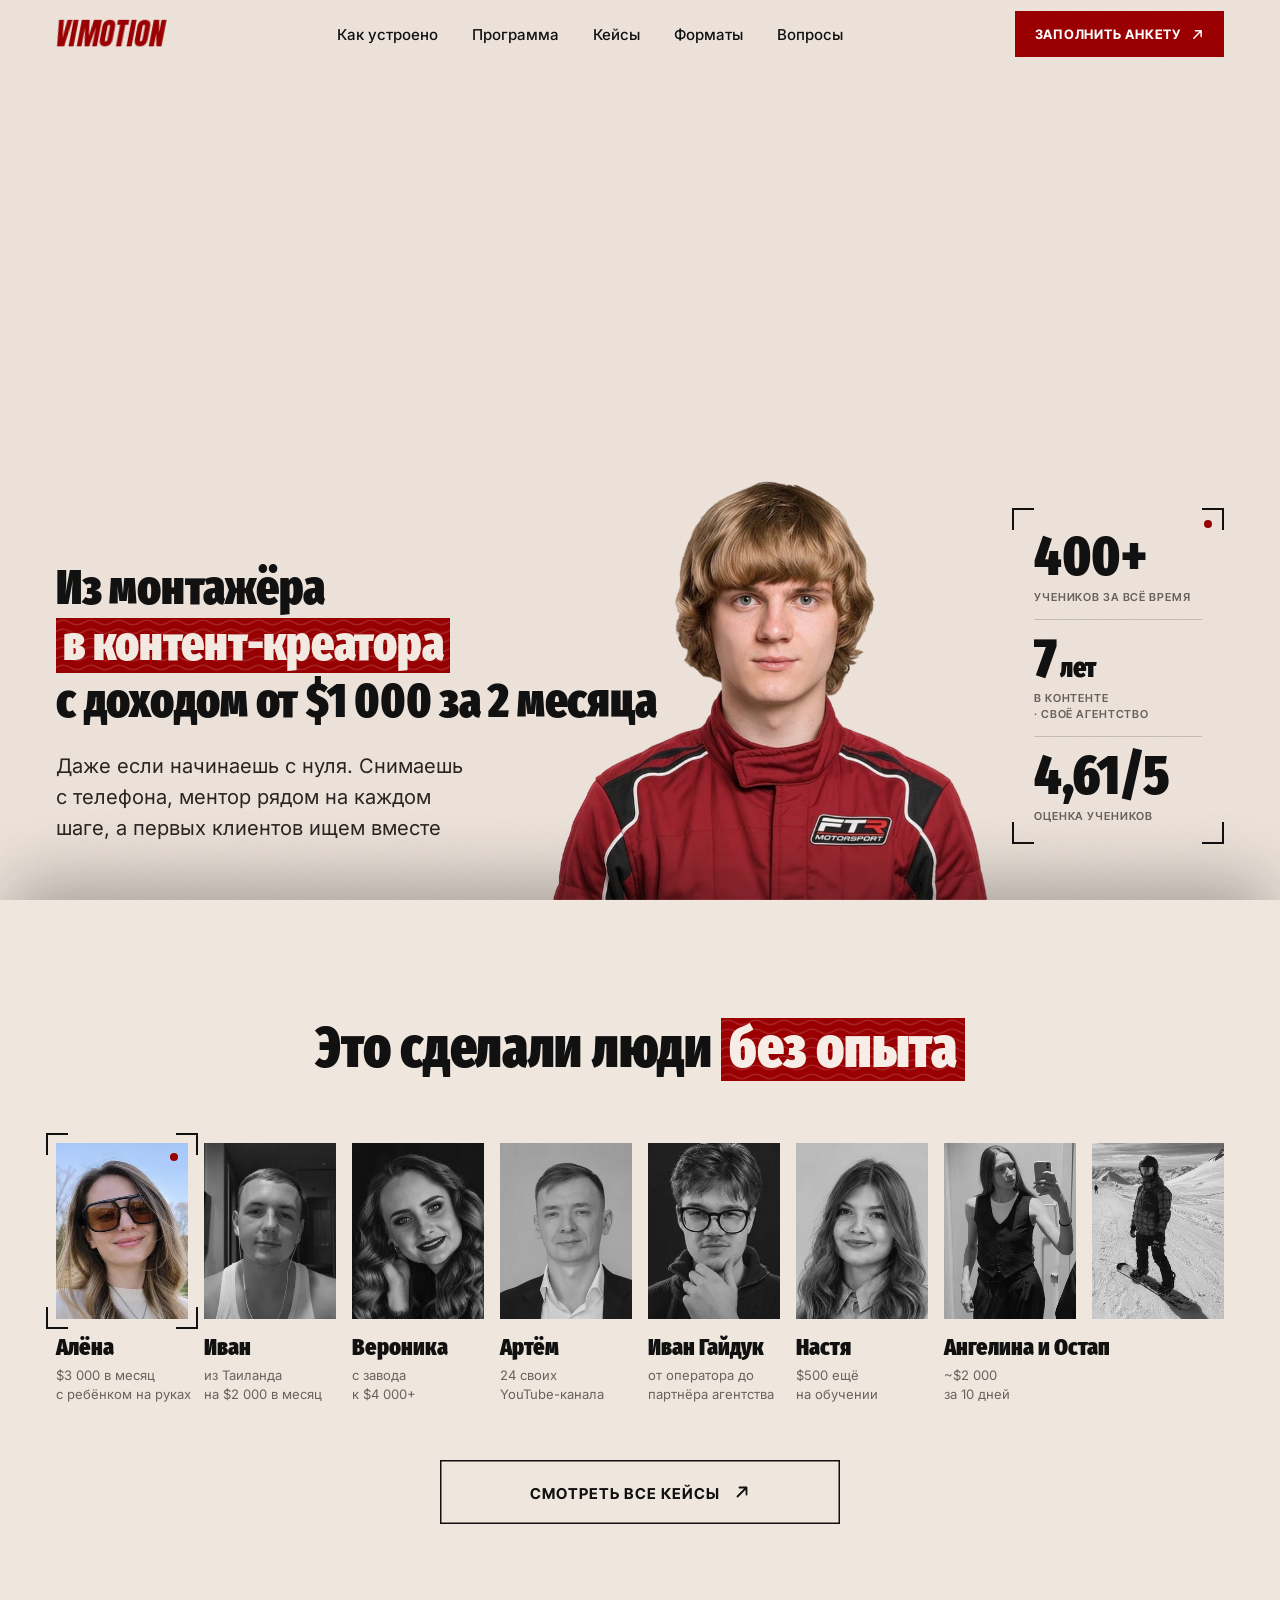
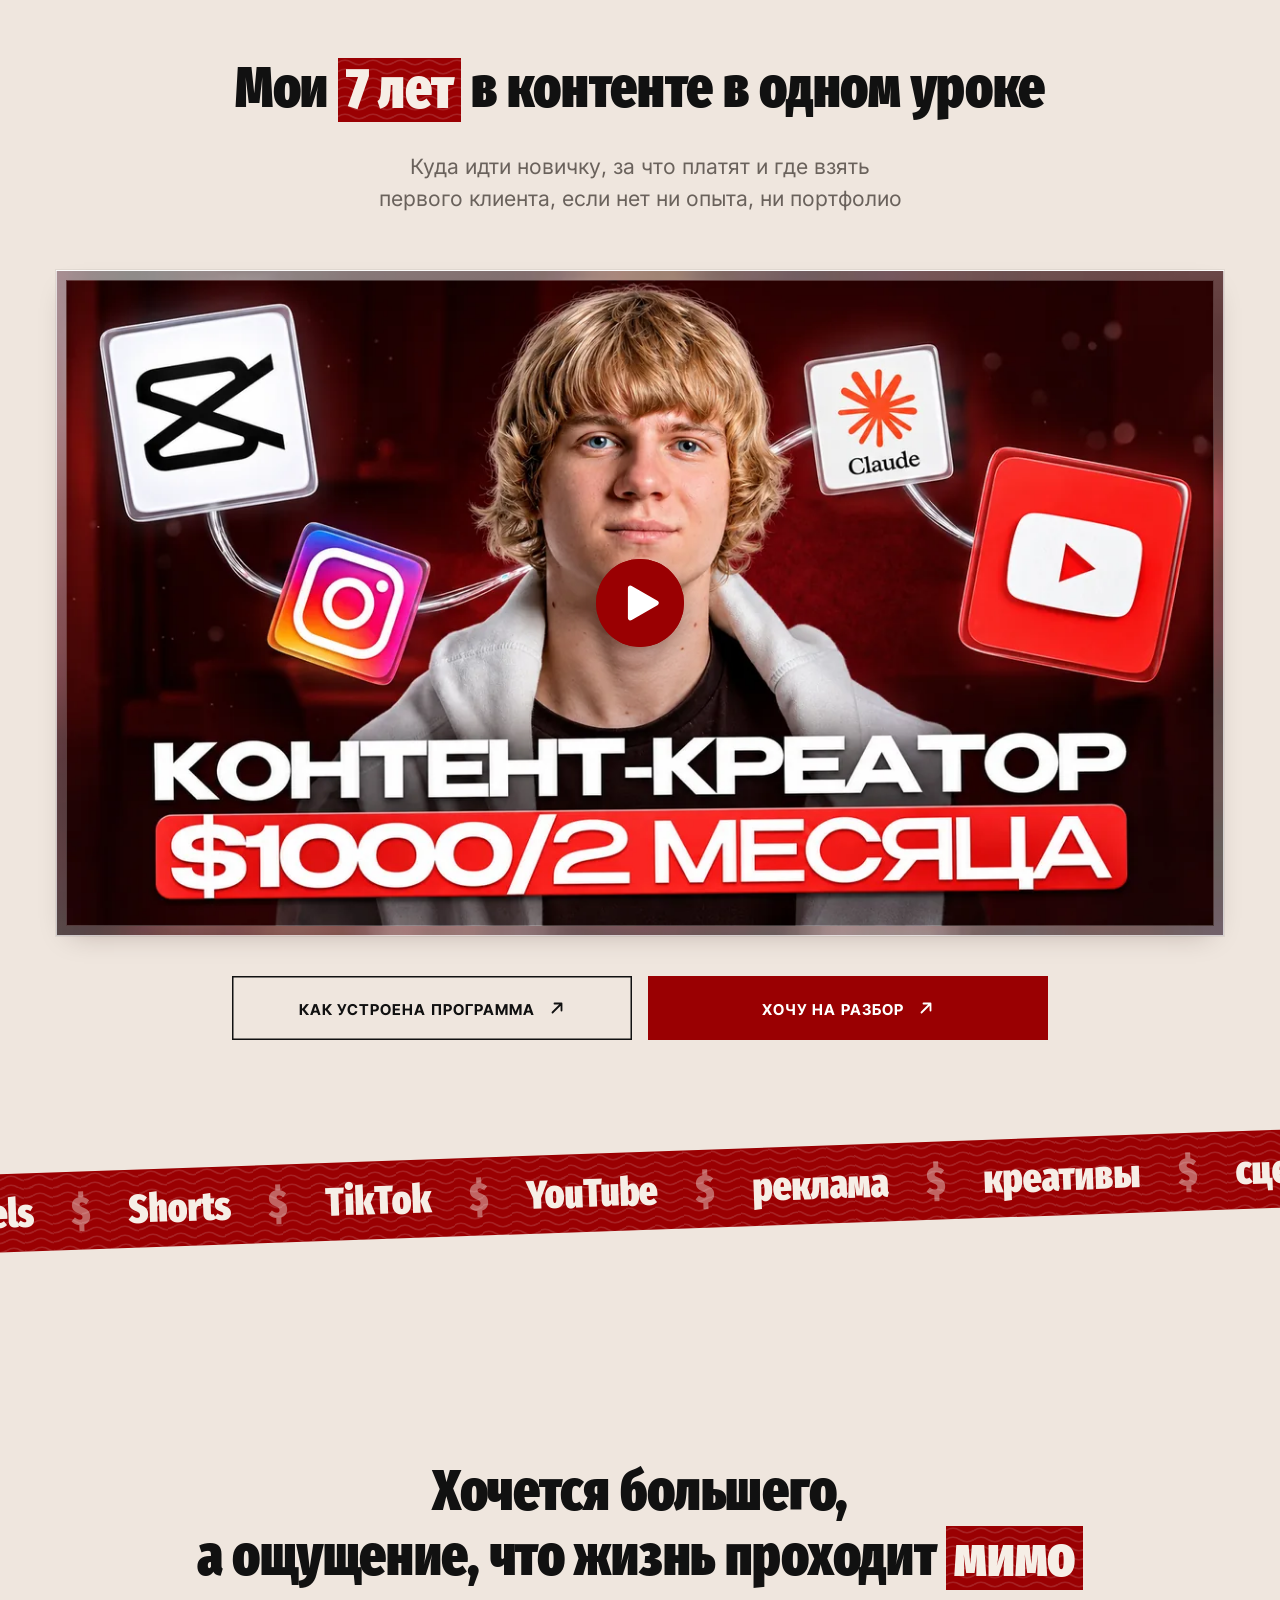
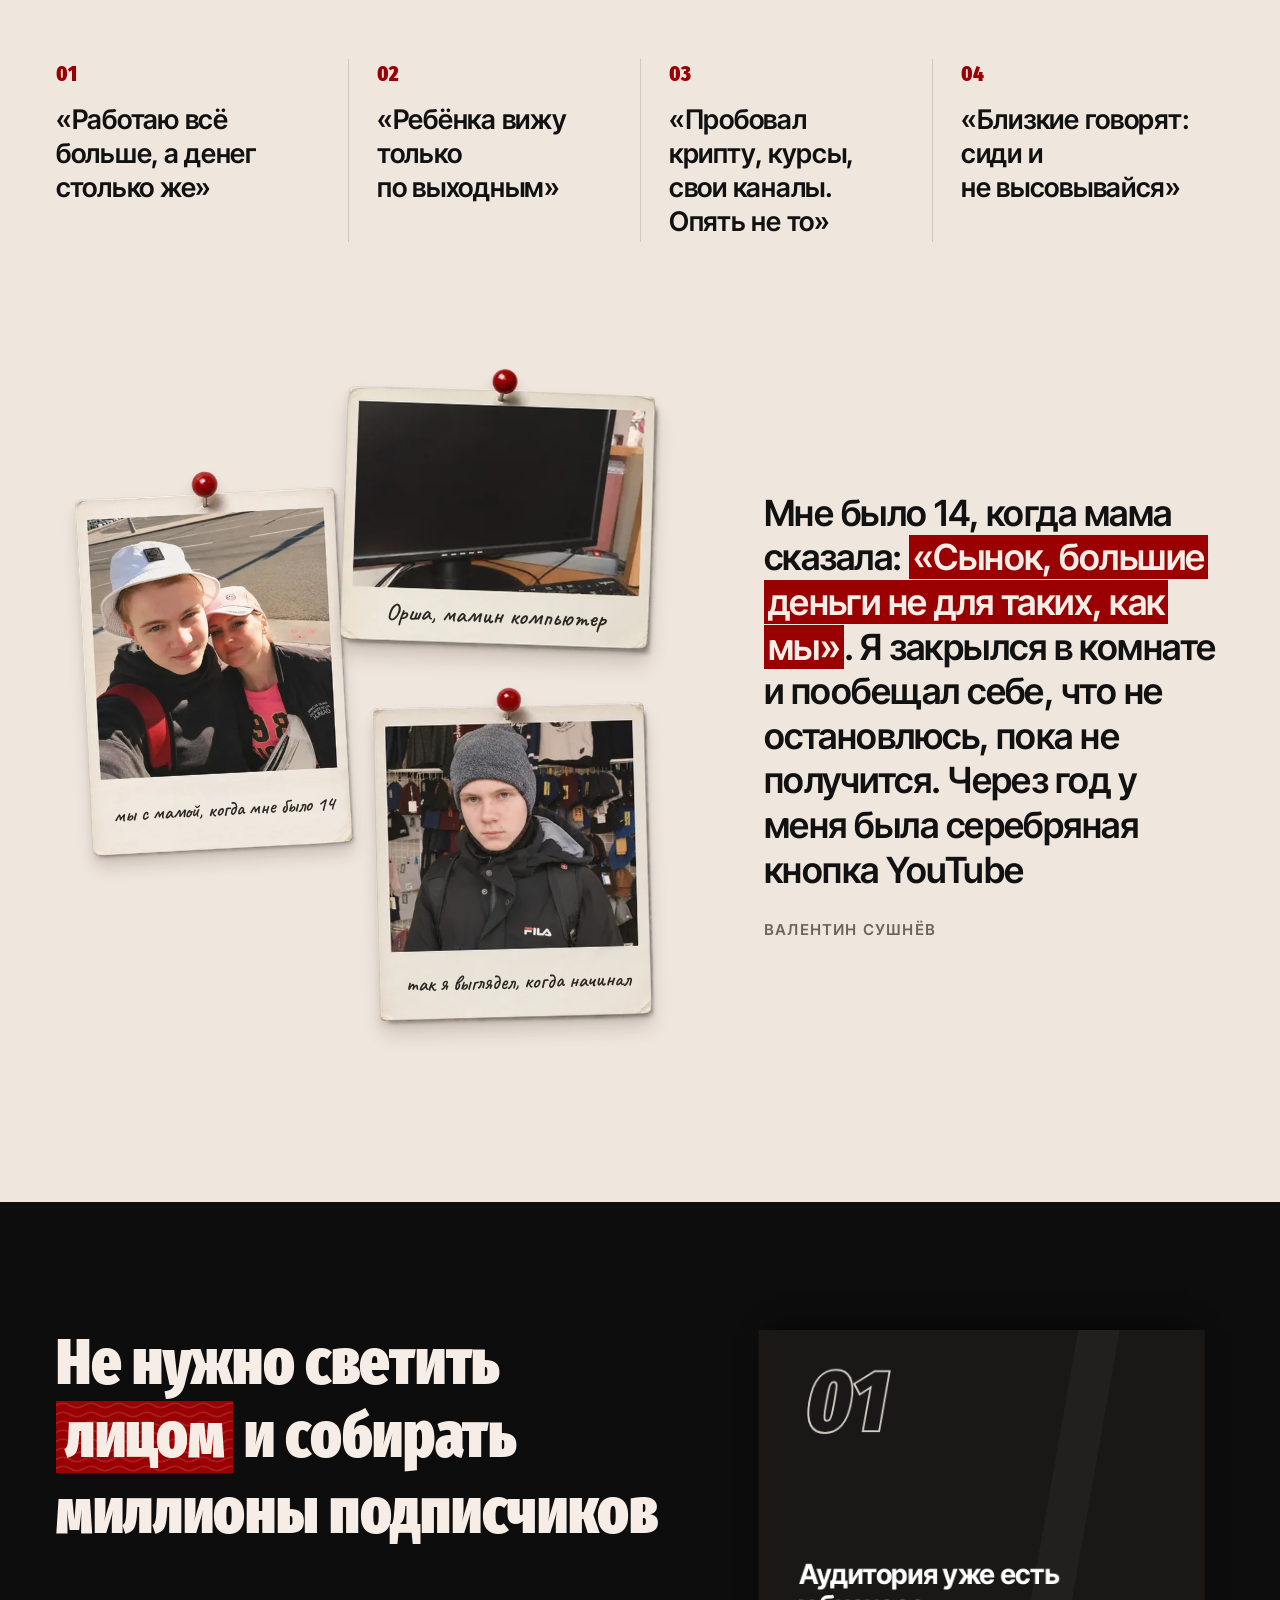
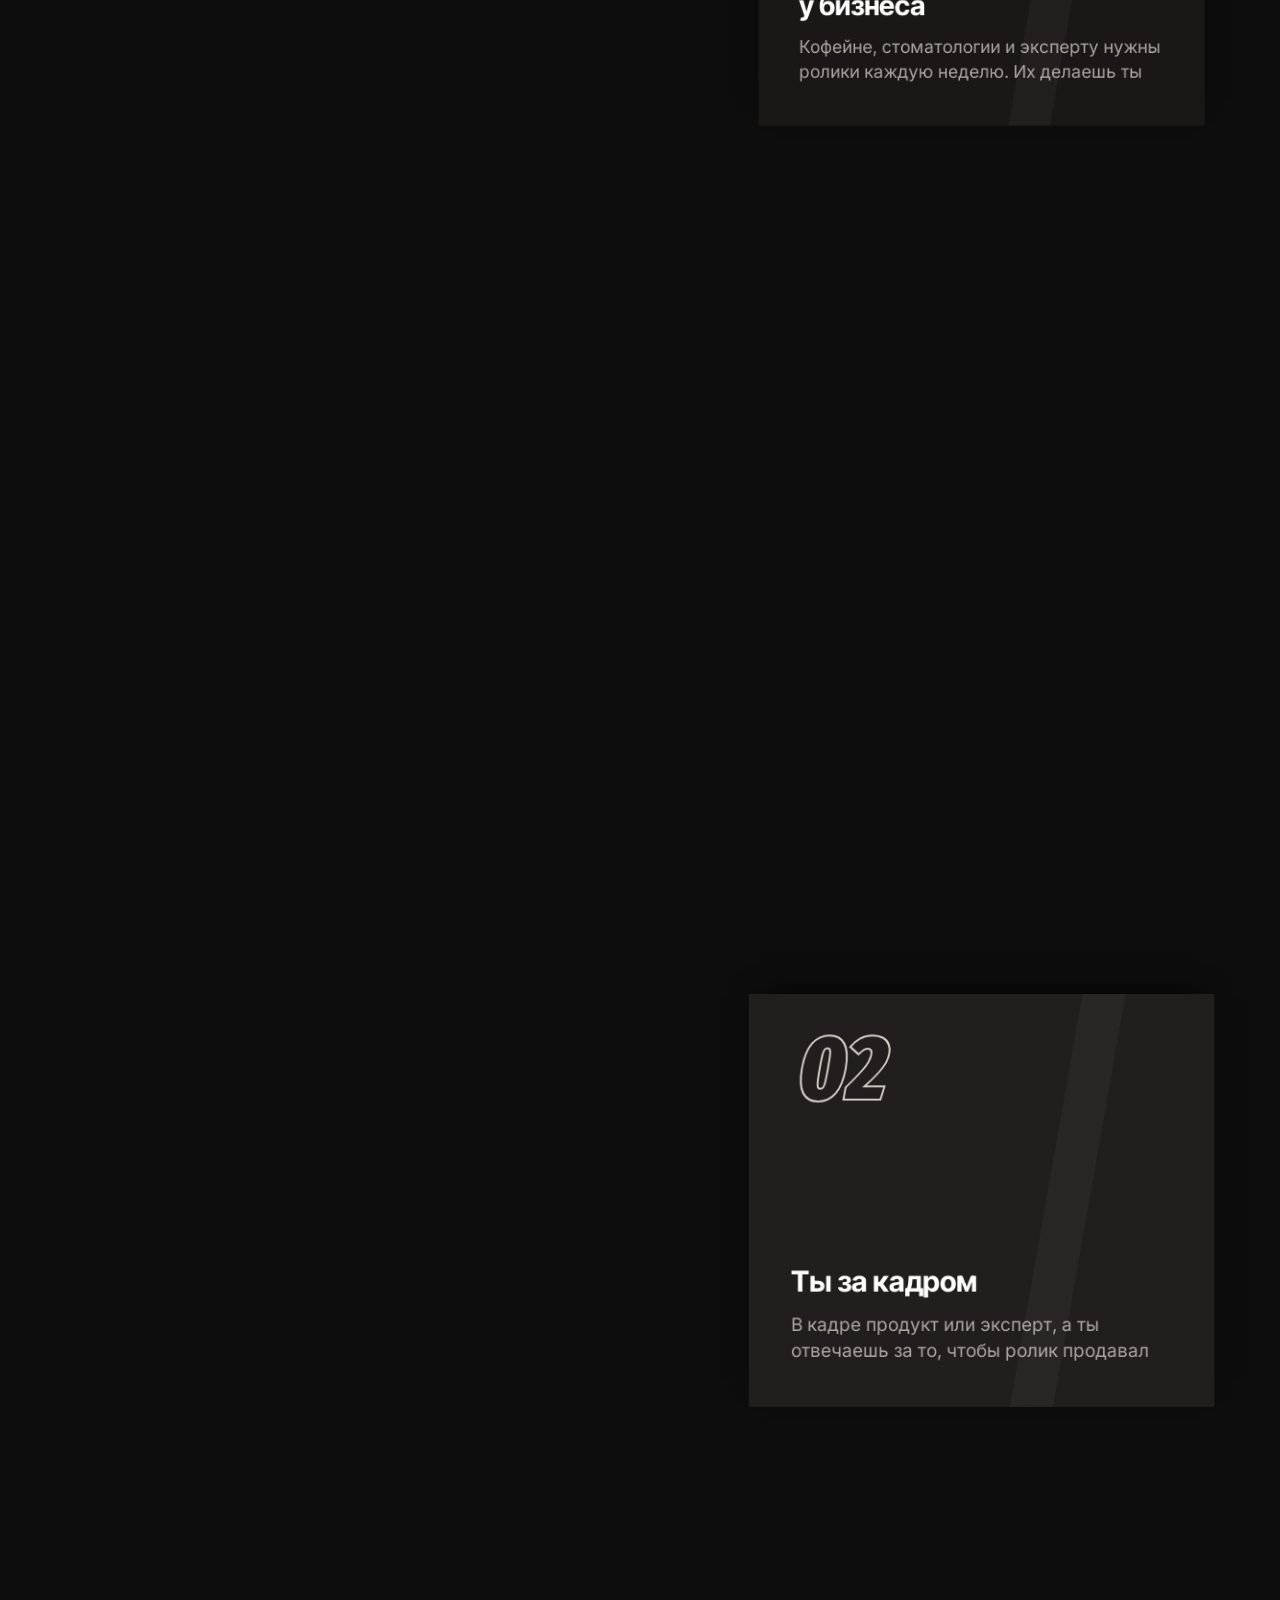
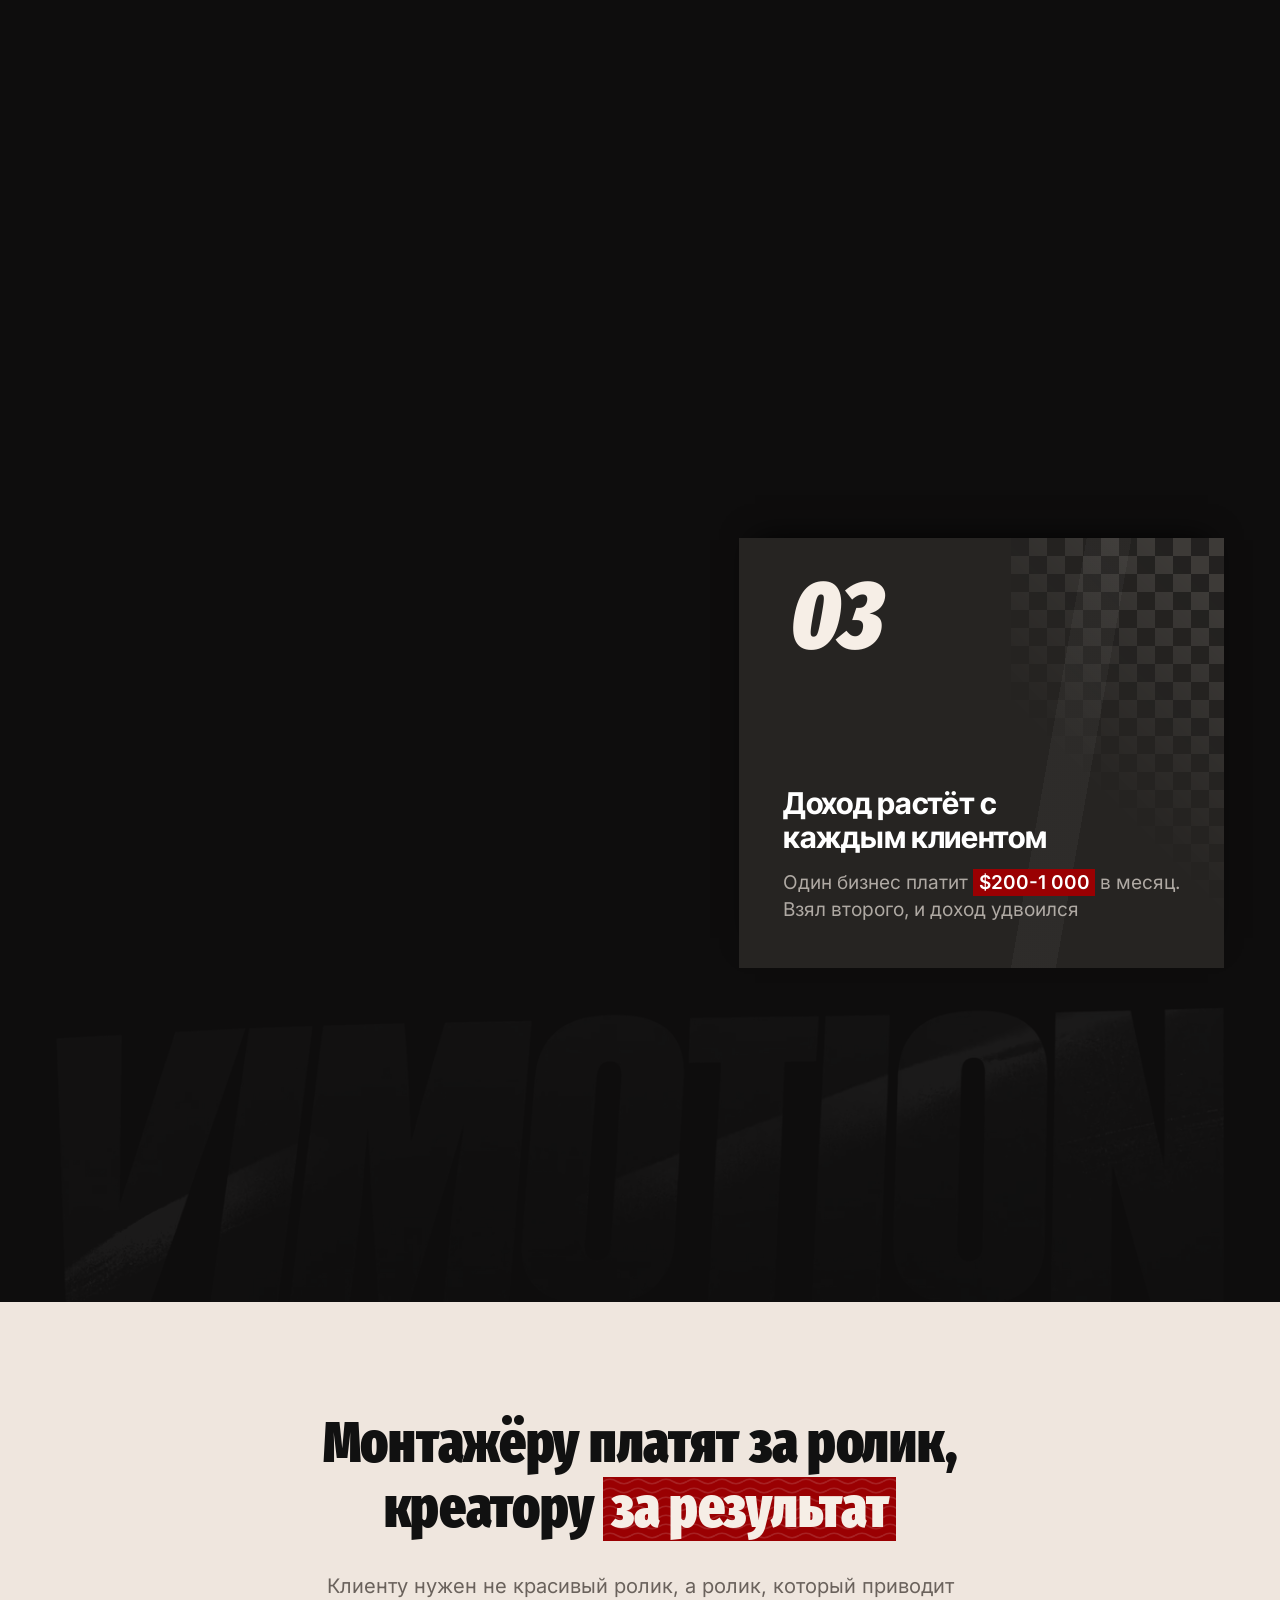
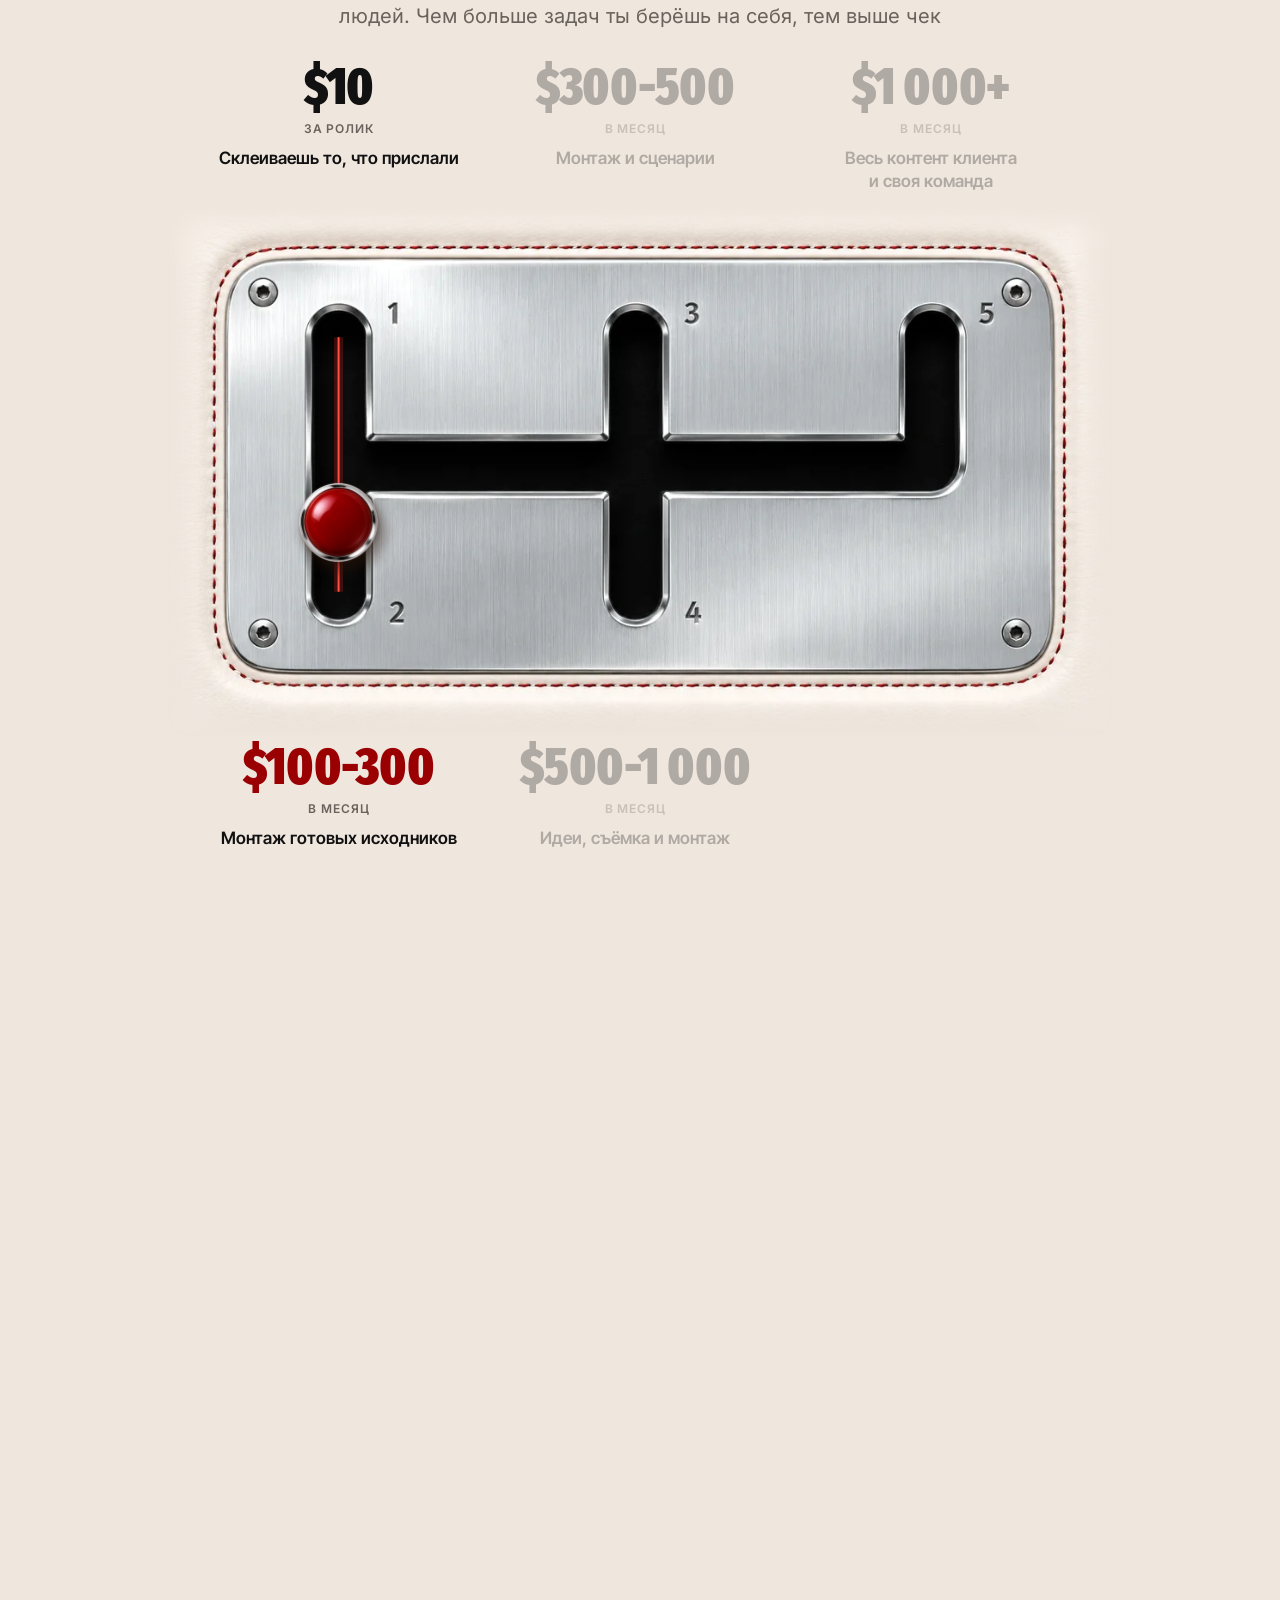
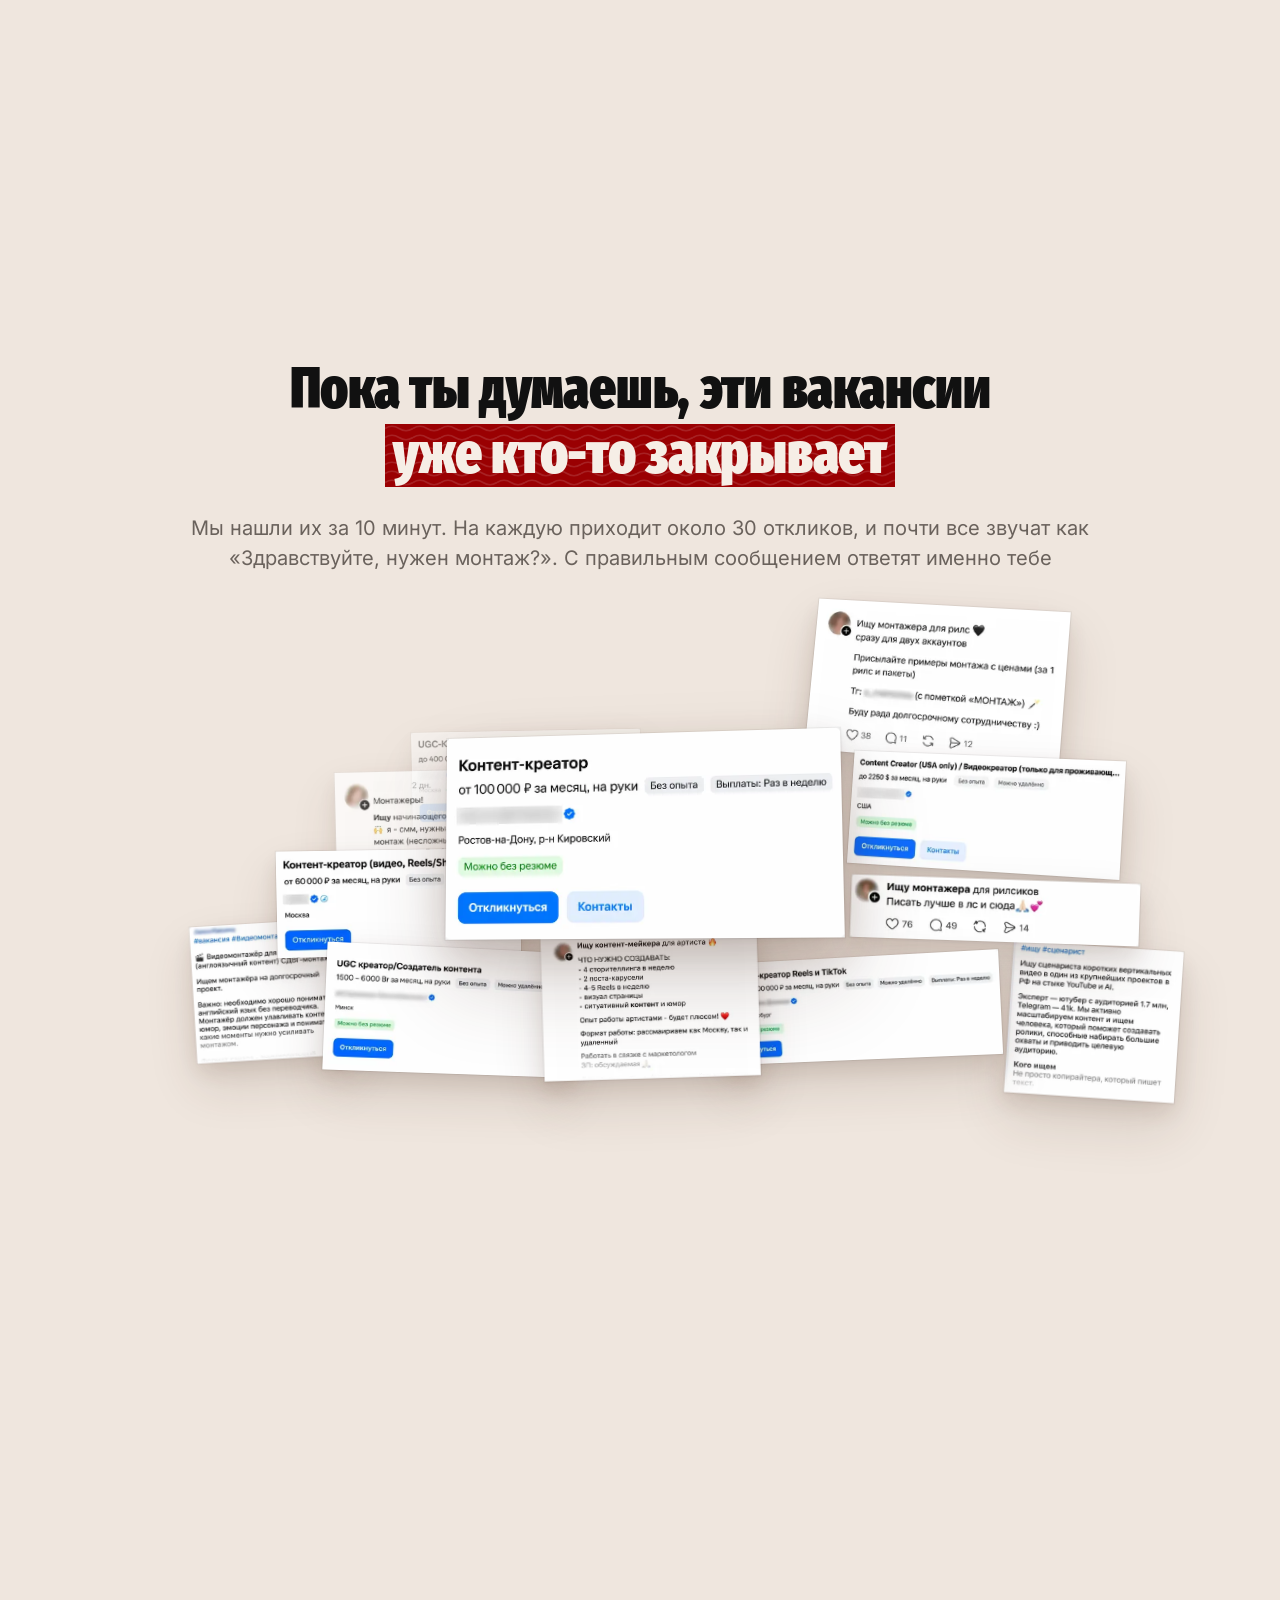
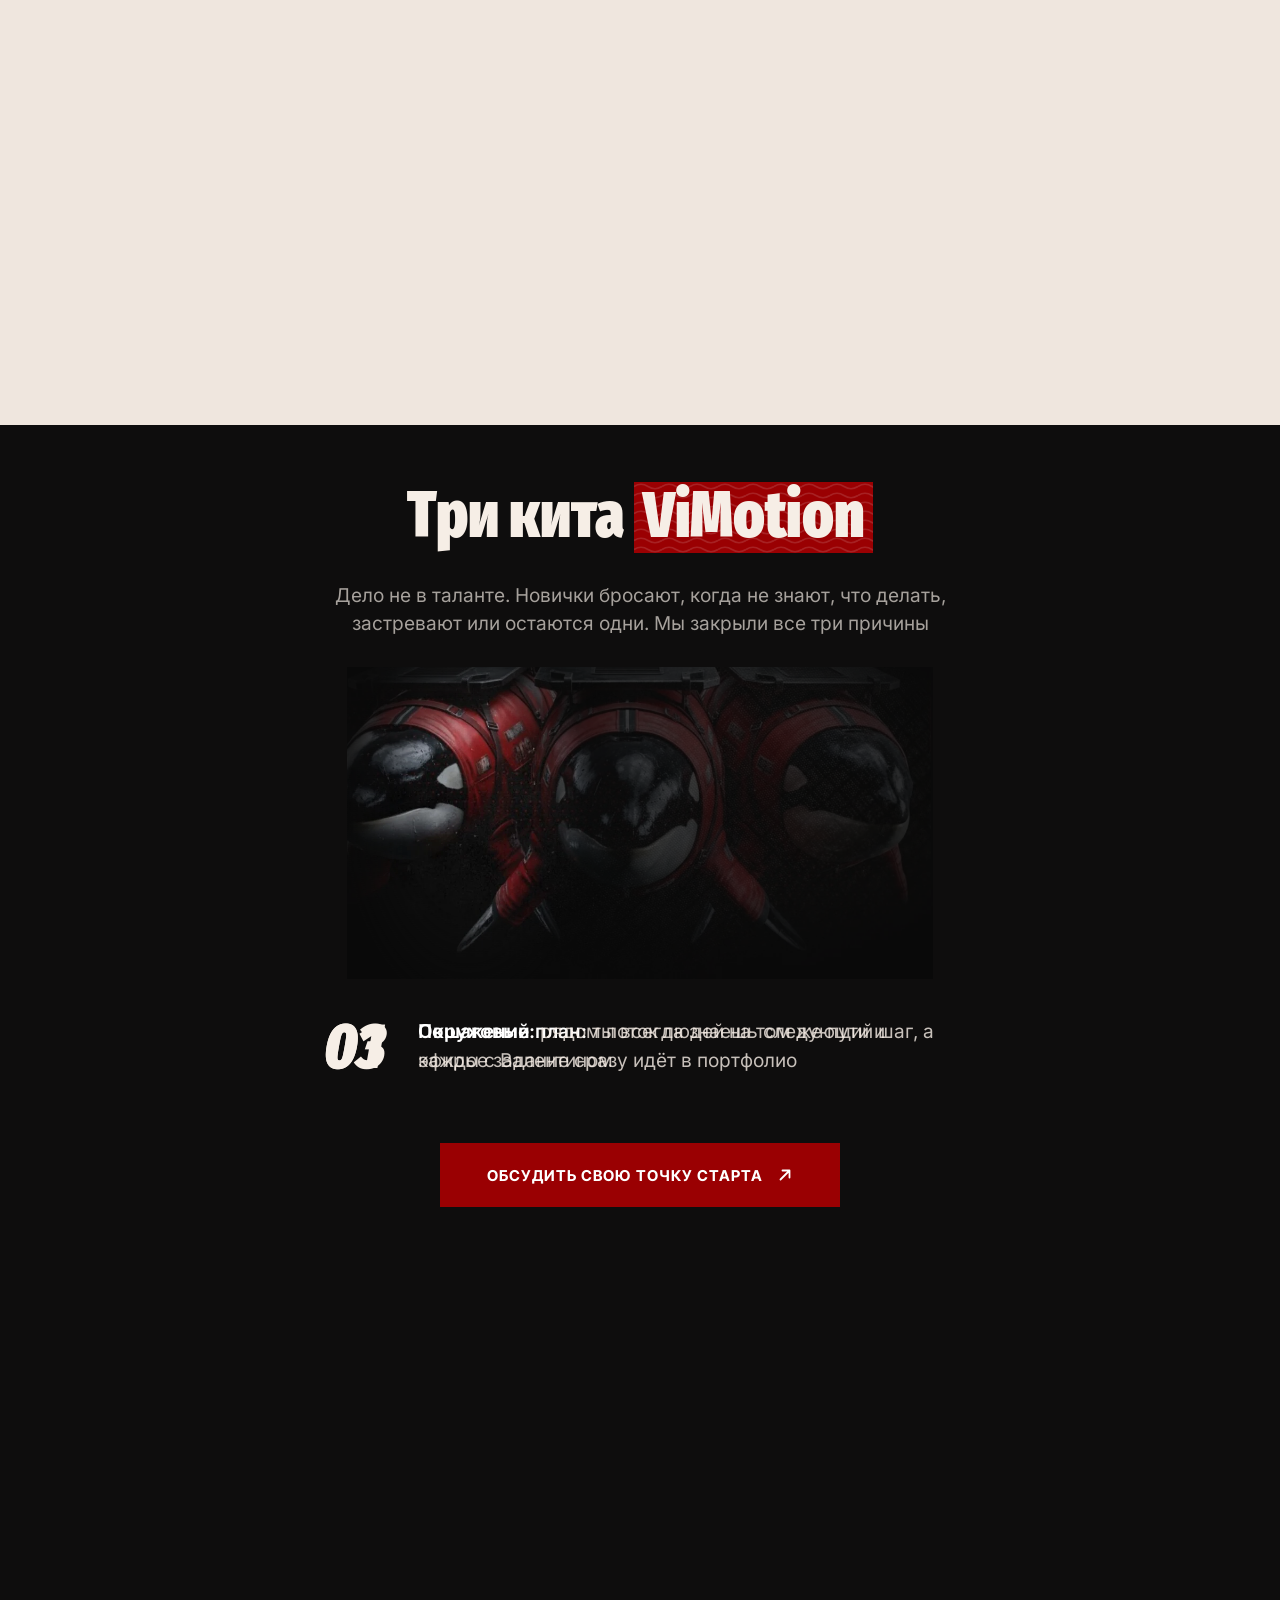
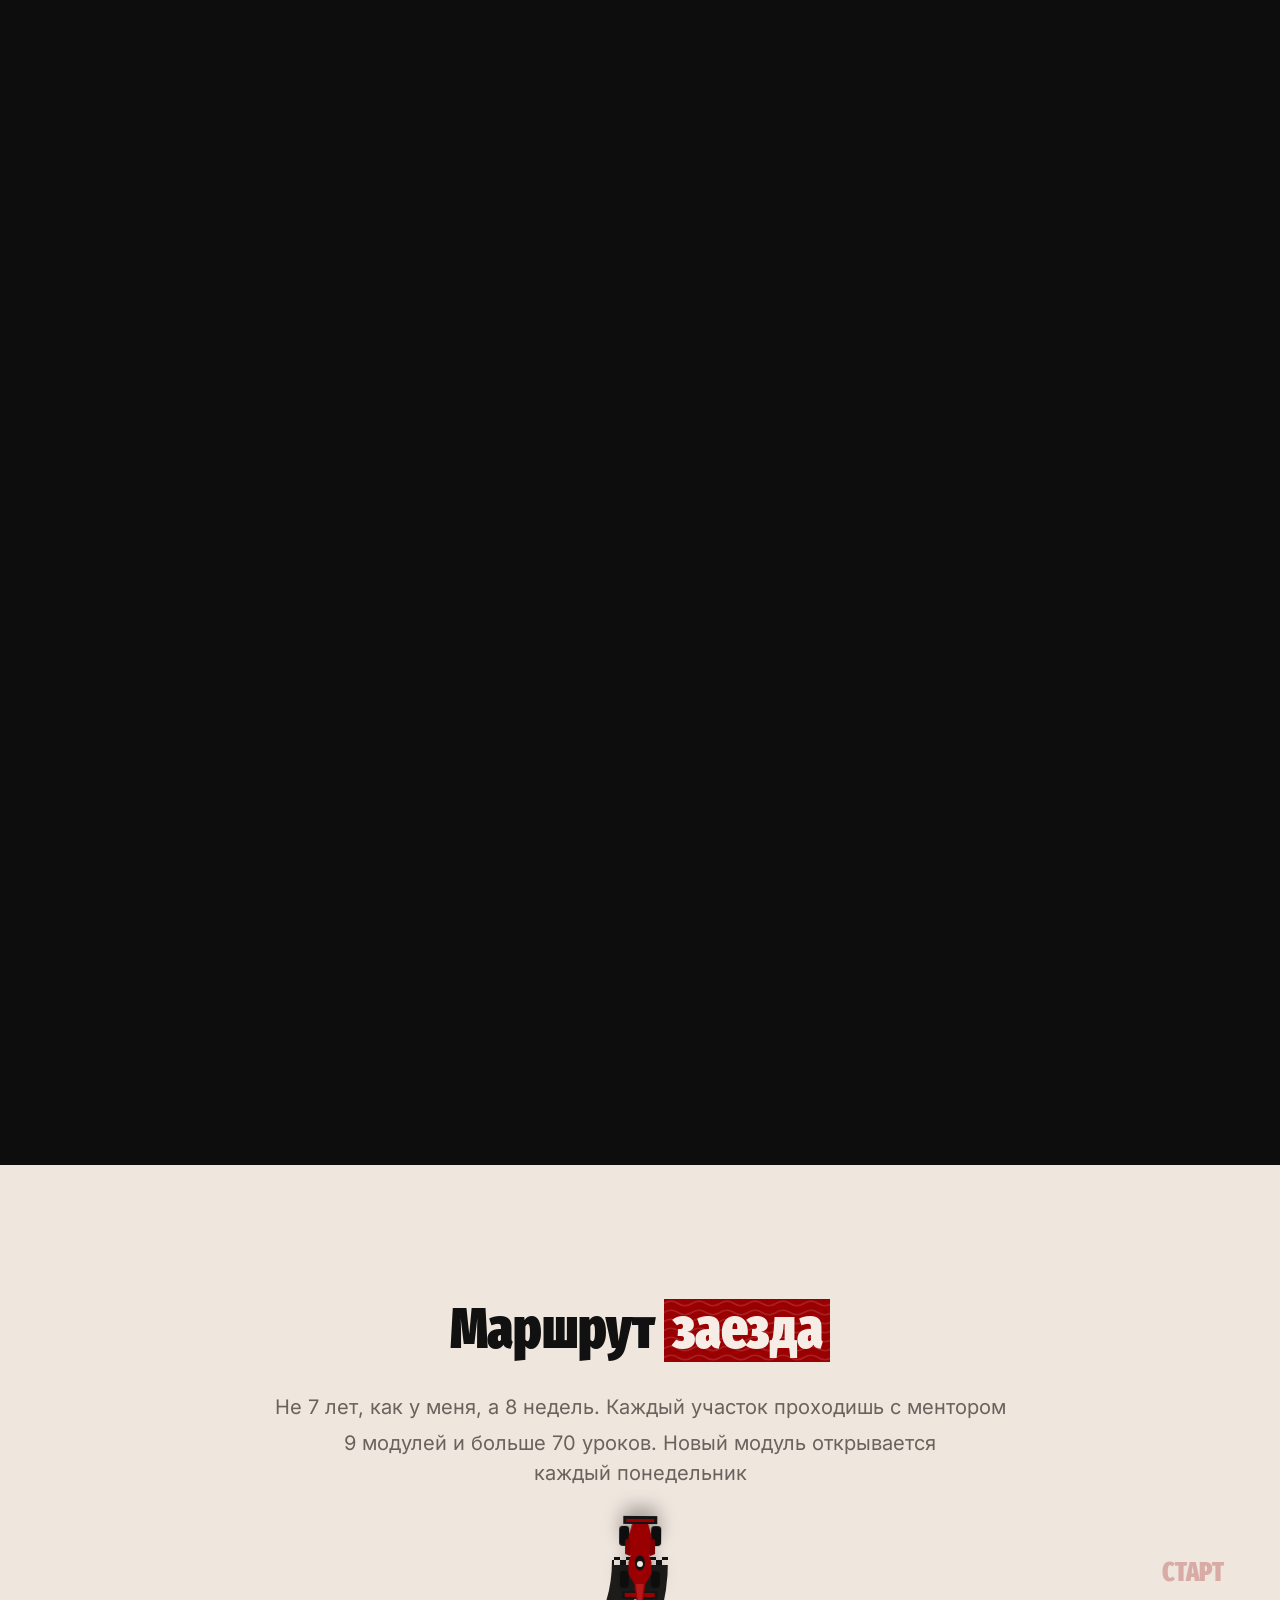
==== site/index.html @ 8860dbe0 "Safari iPhone: полоса у нижнего края поверх закреплённых сцен, цвет по блоку под ней (панель больше " ====
<!doctype html>
<!-- Собрано tools/build.py из index.src.html. Правки вносить в index.src.html и запускать сборку -->
<html lang="ru">
<head>
<meta charset="utf-8">
<meta name="viewport" content="width=device-width,initial-scale=1">
<meta name="format-detection" content="telephone=no,email=no,address=no">
<script>/* Высота окна, зафиксированная при загрузке (--vhl). На телефонах обновляется только при смене ширины (поворот) и в первые секунды после открытия:
   встроенные браузеры (Telegram, Instagram) меняют высоту при скролле, из-за этого первый экран «прыгал» и увеличивался */
(function(){var r=document.documentElement,w=-1,h=-1,t0=Date.now(),c=matchMedia('(pointer:coarse)').matches,V=window.visualViewport;
/* Telegram открывает страницу в шторке, которая ещё разворачивается: первые 4 с (пока виден прелоадер) высоту обновляем, дальше фиксируем */
function H(){var v=innerHeight;if(V&&V.height>0&&V.height<v)v=Math.round(V.height);return v}
function s(){var v=H(),early=Date.now()-t0<4000&&(window.scrollY||0)<5;if(!c||innerWidth!==w||(early&&v!==h)){w=innerWidth;h=v;window.vmVH=v;r.style.setProperty('--vhl',v+'px');if(window.vmFit&&early)window.vmFit()}}
s();addEventListener('resize',s);if(V)V.addEventListener('resize',s);addEventListener('load',s);setTimeout(s,600);setTimeout(s,1500);setTimeout(s,3000)})();</script>

<script>/* Ссылка всегда открывается с первого экрана: браузер и Telegram не восстанавливают прошлую позицию прокрутки */
(function(){if('scrollRestoration' in history)history.scrollRestoration='manual';if(location.hash)return;
function t(){window.scrollTo(0,0)}t();addEventListener('DOMContentLoaded',t);addEventListener('pageshow',function(e){if(e.persisted)t()})})();</script>

<title>ViMotion: из монтажёра в контент-креатора</title>
<meta name="description" content="Менторская программа Валентина Сушнёва: из монтажёра в контент-креатора с доходом от $1 000 за 2 месяца">
<meta name="theme-color" content="#EFE6DE">
<link rel="icon" href="data:,">
<script>
  /* прелоадер и анимации только без prefers-reduced-motion */
  if(!matchMedia('(prefers-reduced-motion: reduce)').matches){
    document.documentElement.classList.add('is-loading');
    /* страховка: если скрипты не загрузились, через 6 с всё равно показываем сайт */
    setTimeout(function(){document.documentElement.classList.remove('is-loading')},6000);
  }
</script>
<link rel="preload" href="fonts/fira-xc-900.woff2" as="font" type="font/woff2" crossorigin>
<link rel="preload" href="fonts/inter-cyrillic-400-normal.woff2" as="font" type="font/woff2" crossorigin>
<link rel="preload" href="fonts/inter-tight-latin-700-normal.woff2" as="font" type="font/woff2" crossorigin>
<link rel="preload" as="image" type="image/webp" href="img/wordmark.webp" imagesrcset="img/wordmark-800.webp?v=20261117z6 800w, img/wordmark-1100.webp?v=20261117z6 1100w, img/wordmark.webp 1600w" imagesizes="(max-width:720px) calc(100vw - 32px), (max-width:1180px) calc(100vw - 64px), calc(100vw - 112px)">
<link rel="preload" as="image" type="image/webp" href="img/valentin-poster.webp?v=20261117z3" imagesrcset="img/valentin-poster-744.webp?v=20261117z6 744w, img/valentin-poster.webp?v=20261117z3 1104w" imagesizes="(max-width:720px) 96vw, (max-width:1180px) 52vw, 48vw" fetchpriority="high">
<link rel="stylesheet" href="styles/site.css?v=687f2697">
<script src="scripts/site.js?v=687f2697" defer></script>
</head>
<body>

<!-- Прелоадер: спидометр -->
<div class="pre" id="pre" aria-hidden="true">
  <div class="gauge">
    <svg id="gsvg" viewBox="0 30 400 300"></svg>
    <div class="g-brand">VIMOTION</div>
  </div>
</div>

<header class="hdr">
  <a class="logo" href="./">VIMOTION</a>
  <nav class="nav" id="nav" aria-label="Разделы"><a href="#how">Как устроено</a><a href="#route">Программа</a><a href="cases.html">Кейсы</a><a href="#formats">Форматы</a><a href="#faq">Вопросы</a></nav>
  <div class="hdr-right">
    <a class="btn btn-line" href="https://vi-motion.pro/quiz/"><span class="bt">Заполнить анкету</span><svg viewBox="0 0 16 16" fill="none" stroke="currentColor" stroke-width="1.8" stroke-linecap="round" stroke-linejoin="round" aria-hidden="true"><path d="M3.5 12.5l9-9M5.5 3.5h7v7"/></svg></a>
    <button class="burger" type="button" aria-label="Меню" aria-expanded="false" aria-controls="nav"><i></i></button>
  </div>
</header>

<main>

<!-- Блок 1. Первый экран -->
<section class="hero" id="hero">
 <div class="hero-in">
  <div class="wm"><img src="img/wordmark.webp" srcset="img/wordmark-800.webp?v=20261117z6 800w, img/wordmark-1100.webp?v=20261117z6 1100w, img/wordmark.webp 1600w" sizes="(max-width:720px) calc(100vw - 32px), (max-width:1180px) calc(100vw - 64px), calc(100vw - 112px)" alt="" width="1600" height="471"></div>

  <div class="pt" id="pt">
    <img src="img/valentin-poster.webp?v=20261117z3" srcset="img/valentin-poster-744.webp?v=20261117z6 744w, img/valentin-poster.webp?v=20261117z3 1104w" sizes="(max-width:720px) 96vw, (max-width:1180px) 52vw, 48vw" alt="Валентин Сушнёв" width="744" height="690" fetchpriority="high">
    <canvas id="live" width="744" height="690" aria-hidden="true"></canvas>
  </div>

  <div class="copy">
    <h1 class="h1">
      <span class="ln">Из монтажёра</span>
      <span class="ln"><span class="hl">в контент-креатора</span></span>
      <span class="ln">с доходом от $1&nbsp;000 <span class="nw">за&nbsp;2&nbsp;месяца</span></span>
    </h1>
    <p class="sub">Даже если начинаешь с нуля. Снимаешь с телефона, ментор рядом на каждом шаге, а первых клиентов ищем&nbsp;вместе</p>
  </div>

  <ul class="stats">
    <li class="stat"><div class="stat-num" data-to="400" data-suffix="+">400+</div><div class="stat-lbl">учеников за всё&nbsp;время</div></li>
    <li class="stat"><div class="stat-num" data-to="7" data-unit="лет">7<small>лет</small></div><div class="stat-lbl">в контенте · своё&nbsp;агентство</div></li>
    <li class="stat"><div class="stat-num" data-to="4.61" data-dec="2" data-suffix="/5">4,61/5</div><div class="stat-lbl">оценка учеников</div></li>
  </ul>
 </div>
</section>

<!-- Блок 2. Это сделали люди без опыта -->
<section class="ppl" id="people" aria-labelledby="ppl-h">
  <h2 class="h2" id="ppl-h">Это сделали люди <span class="hl">без опыта</span></h2>
  <ul class="ppl-row">
    <li class="pc"><a href="case-alena.html"><span class="ph"><img src="img/people/alena.webp?v=20261117z3" srcset="img/people/alena-260.webp?v=20261121a 260w, img/people/alena.webp?v=20261117z3 480w" sizes="(max-width:720px) 46vw, (max-width:1180px) 22vw, 12vw" alt="Алёна" width="480" height="640" loading="lazy" fetchpriority="low" decoding="async"></span><span class="nm">Алёна</span><span class="cp"><span class="l">$3&nbsp;000 в месяц</span><span class="l">с ребёнком на руках</span></span></a></li>
    <li class="pc"><a href="case-ivan.html"><span class="ph"><img src="img/people/ivan.webp?v=20261117z3" srcset="img/people/ivan-260.webp?v=20261121a 260w, img/people/ivan.webp?v=20261117z3 480w" sizes="(max-width:720px) 46vw, (max-width:1180px) 22vw, 12vw" alt="Иван" width="480" height="640" loading="lazy" fetchpriority="low" decoding="async"></span><span class="nm">Иван</span><span class="cp"><span class="l">из Таиланда</span><span class="l">на $2&nbsp;000 в месяц</span></span></a></li>
    <li class="pc"><a href="case-veronika.html"><span class="ph"><img src="img/people/veronika.webp?v=20261117z3" srcset="img/people/veronika-260.webp?v=20261121a 260w, img/people/veronika.webp?v=20261117z3 480w" sizes="(max-width:720px) 46vw, (max-width:1180px) 22vw, 12vw" alt="Вероника" width="480" height="640" loading="lazy" fetchpriority="low" decoding="async"></span><span class="nm">Вероника</span><span class="cp"><span class="l">с завода</span><span class="l">к $4&nbsp;000+</span></span></a></li>
    <li class="pc"><a href="case-artem.html"><span class="ph"><img src="img/people/artem.webp?v=20261117z3" srcset="img/people/artem-260.webp?v=20261121a 260w, img/people/artem.webp?v=20261117z3 480w" sizes="(max-width:720px) 46vw, (max-width:1180px) 22vw, 12vw" alt="Артём" width="480" height="640" loading="lazy" fetchpriority="low" decoding="async"></span><span class="nm">Артём</span><span class="cp"><span class="l">24 своих</span><span class="l">YouTube-канала</span></span></a></li>
    <li class="pc"><a href="case-gaiduk.html"><span class="ph"><img src="img/people/gaiduk.webp?v=20261117z3" srcset="img/people/gaiduk-260.webp?v=20261121a 260w, img/people/gaiduk.webp?v=20261117z3 480w" sizes="(max-width:720px) 46vw, (max-width:1180px) 22vw, 12vw" alt="Иван Гайдук" width="480" height="640" loading="lazy" fetchpriority="low" decoding="async"></span><span class="nm">Иван Гайдук</span><span class="cp"><span class="l">от оператора до</span><span class="l">партнёра агентства</span></span></a></li>
    <li class="pc"><a href="case-nastya.html"><span class="ph"><img src="img/people/nastya.webp?v=20261117z3" srcset="img/people/nastya-260.webp?v=20261121a 260w, img/people/nastya.webp?v=20261117z3 480w" sizes="(max-width:720px) 46vw, (max-width:1180px) 22vw, 12vw" alt="Настя" width="480" height="640" loading="lazy" fetchpriority="low" decoding="async"></span><span class="nm">Настя</span><span class="cp"><span class="l">$500 ещё</span><span class="l">на обучении</span></span></a></li>
    <li class="pc pc-2"><a href="case-angelina-ostap.html"><span class="ph"><img src="img/people/angelina.webp?v=20261121b" srcset="img/people/angelina-260.webp?v=20261121b 260w, img/people/angelina.webp?v=20261121b 480w" alt="Ангелина" width="480" height="640" sizes="(max-width:720px) 22vw, 12vw" loading="lazy" fetchpriority="low" decoding="async"><img src="img/people/ostap.webp?v=20261117z3" srcset="img/people/ostap-260.webp?v=20261121a 260w, img/people/ostap.webp?v=20261117z3 480w" alt="Остап" width="480" height="640" sizes="(max-width:720px) 22vw, 12vw" loading="lazy" fetchpriority="low" decoding="async"></span><span class="nm">Ангелина и Остап</span><span class="cp"><span class="l">~$2&nbsp;000</span><span class="l">за 10 дней</span></span></a></li>
  </ul>
  <div class="acts ppl-acts"><a class="btn btn-o" href="cases.html"><span class="bt">Смотреть все кейсы</span><svg viewBox="0 0 16 16" fill="none" stroke="currentColor" stroke-width="1.8" stroke-linecap="round" stroke-linejoin="round" aria-hidden="true"><path d="M3.5 12.5l9-9M5.5 3.5h7v7"/></svg></a></div>
</section>

<!-- Блок 3. Видео + бегущая строка -->
<section class="les" id="lesson" aria-labelledby="les-h">
  <div class="les-in">
    <h2 class="h2 les-h" id="les-h">Мои <span class="hl">7 лет</span> в контенте в одном уроке</h2>
    <p class="les-sub">Куда идти новичку, за что платят и где взять первого клиента, если нет ни опыта, ни&nbsp;портфолио</p>
    <div class="les-frame"><div class="les-card" id="les-card" data-src="https://vi-motion.pro/assets/video/vsl.mp4" data-poster="img/lesson/cover-1200.webp?v=20261117z3">
      <span class="vh">Видео-урок Валентина: контент-креатор, $1000 за 2 месяца</span>
      <button class="les-play" type="button" aria-label="Смотреть урок"><svg viewBox="0 0 24 24" aria-hidden="true"><polygon points="9.4,7.95 16.4,12 9.4,16.05" fill="currentColor" stroke="currentColor" stroke-width="1.4" stroke-linejoin="round"/></svg></button>
    </div></div>
    <div class="acts les-acts"><a class="btn btn-o" href="#how"><span class="bt">Как устроена программа</span><svg viewBox="0 0 16 16" fill="none" stroke="currentColor" stroke-width="1.8" stroke-linecap="round" stroke-linejoin="round" aria-hidden="true"><path d="M3.5 12.5l9-9M5.5 3.5h7v7"/></svg></a><a class="btn btn-red" href="https://vi-motion.pro/quiz/"><span class="bt">Хочу на разбор</span><svg viewBox="0 0 16 16" fill="none" stroke="currentColor" stroke-width="1.8" stroke-linecap="round" stroke-linejoin="round" aria-hidden="true"><path d="M3.5 12.5l9-9M5.5 3.5h7v7"/></svg></a></div>
  </div>
  <div class="tape" role="img" aria-label="Форматы: Reels, Shorts, TikTok, YouTube, реклама, креативы, сценарии">
    <div class="tape-track" aria-hidden="true">
      <div class="tape-run"><span>Reels</span><span>Shorts</span><span>TikTok</span><span>YouTube</span><span>реклама</span><span>креативы</span><span>сценарии</span><span>Reels</span><span>Shorts</span><span>TikTok</span><span>YouTube</span><span>реклама</span><span>креативы</span><span>сценарии</span></div>
      <div class="tape-run"><span>Reels</span><span>Shorts</span><span>TikTok</span><span>YouTube</span><span>реклама</span><span>креативы</span><span>сценарии</span><span>Reels</span><span>Shorts</span><span>TikTok</span><span>YouTube</span><span>реклама</span><span>креативы</span><span>сценарии</span></div>
    </div>
  </div>
</section>

<!-- Блок 4. Боль + мысль Валентина -->
<section class="pain" id="pain" aria-labelledby="pain-h">
  <h2 class="h2 pain-h" id="pain-h"><span>Хочется большего,</span> <span>а ощущение, что жизнь проходит <span class="hl">мимо</span></span></h2>
  <ol class="pain-q">
    <li>«Работаю всё больше, а денег столько же»</li>
    <li>«Ребёнка вижу только по выходным»</li>
    <li>«Пробовал крипту, курсы, свои каналы. Опять не то»</li>
    <li>«Близкие говорят: сиди и не высовывайся»</li>
  </ol>
  <div class="story">
    <div class="board" id="board">
      <figure class="pin pin-1">
        <img class="pin-ph" src="img/story/mom-sh-960.webp?v=20261117z6" srcset="img/story/mom-sh-480.webp?v=20261117z6 580w, img/story/mom-sh-960.webp?v=20261117z6 1160w" sizes="(max-width:900px) 75vw, 37vw" alt="Валентин с мамой" width="1160" height="1400" loading="lazy" decoding="async">
        <figcaption>мы с мамой, когда мне было 14</figcaption>
      </figure>
      <figure class="pin pin-2">
        <img class="pin-ph" src="img/story/pc-sh-960.webp?v=20261117z6" srcset="img/story/pc-sh-480.webp?v=20261117z6 580w, img/story/pc-sh-960.webp?v=20261117z6 1160w" sizes="(max-width:900px) 75vw, 37vw" alt="Мамин компьютер в Орше" width="1160" height="920" loading="lazy" decoding="async">
        <figcaption>Орша, мамин компьютер</figcaption>
      </figure>
      <figure class="pin pin-3">
        <img class="pin-ph" src="img/story/me-sh-960.webp?v=20261117z6" srcset="img/story/me-sh-480.webp?v=20261117z6 580w, img/story/me-sh-960.webp?v=20261117z6 1160w" sizes="(max-width:900px) 75vw, 37vw" alt="Валентин в начале пути" width="1160" height="1160" loading="lazy" decoding="async">
        <figcaption>так я выглядел, когда начинал</figcaption>
      </figure>
    </div>
    <div class="letter">
      <p class="letter-t">Мне было 14, когда мама сказала: <mark class="mk">«Сынок, большие деньги не для таких, как мы»</mark>. Я закрылся в комнате и пообещал себе, что не остановлюсь, пока не получится. Через год у меня была серебряная кнопка YouTube</p>
      <p class="letter-s">Валентин Сушнёв</p>
    </div>
  </div>
</section>

<!-- Блок 5. Без блогерства -->
<section class="nob" id="nobl" data-hdr="dark" aria-labelledby="nob-h">
  <div class="nob-wm" aria-hidden="true"><img src="img/wordmark-1100.webp?v=20261117z6" alt="" width="1600" height="471" loading="lazy" decoding="async"></div>
  <div class="nob-in">
    <h2 class="h2 nob-h" id="nob-h">Не нужно светить <span class="hl">лицом</span> и собирать миллионы подписчиков</h2>
    <ol class="nob-st">
      <li class="nob-c"><span class="nob-n" aria-hidden="true">01</span><h3 class="nob-t">Аудитория уже есть у бизнеса</h3><p class="nob-p">Кофейне, стоматологии и эксперту нужны ролики каждую неделю. Их делаешь ты</p></li>
      <li class="nob-c"><span class="nob-n" aria-hidden="true">02</span><h3 class="nob-t">Ты за кадром</h3><p class="nob-p">В кадре продукт или эксперт, а ты отвечаешь за то, чтобы ролик продавал</p></li>
      <li class="nob-c"><span class="nob-n" aria-hidden="true">03</span><h3 class="nob-t">Доход растёт с каждым клиентом</h3><p class="nob-p">Один бизнес платит <b>$200-1&nbsp;000</b> в месяц. Взял второго, и доход удвоился</p></li>
    </ol>
  </div>
</section>

<!-- Блок 6. Монтажёр и креатор (лестница дохода) -->
<section class="gb" id="ladder" aria-labelledby="gb-h">
  <h2 class="h2 gb-h" id="gb-h"><span>Монтажёру платят за ролик,</span> <span>креатору <span class="hl">за результат</span></span></h2>
  <p class="gb-sub">Клиенту нужен не красивый ролик, а ролик, который приводит людей. Чем больше задач ты берёшь на себя, тем выше чек</p>
  <div class="gb-run">
    <div class="gb-stage">
      <div class="gb-board">
        <div class="gb-plate">
          <img class="gb-gate" src="img/gear/gate-1100.webp?v=20261117z3" srcset="img/gear/gate-760.webp?v=20261117z3 760w, img/gear/gate-1100.webp?v=20261117z3 1100w, img/gear/gate-1672.webp?v=20261117z3 1672w" sizes="(max-width:760px) 100vw, min(1000px, 90vw)" alt="" width="1672" height="941" loading="lazy" decoding="async">
          <svg class="gb-trail" viewBox="0 0 1672 941" preserveAspectRatio="none" aria-hidden="true">
            <path class="gl" d="M303.5 234V684V461H828V234V684V461H1351V234"/>
            <path class="co" d="M303.5 234V684V461H828V234V684V461H1351V234"/>
          </svg>
          <img class="gb-knob" src="img/gear/knob-160.webp?v=20261117z3" srcset="img/gear/knob-160.webp?v=20261117z3 160w, img/gear/knob-256.webp?v=20261117z3 256w" sizes="80px" alt="" width="256" height="256" loading="lazy" decoding="async">
        </div>
        <ol class="gb-lv">
          <li class="gb-l t" style="--x:18.15%"><span class="gb-a">$10</span><span class="gb-p">за ролик</span><span class="gb-d">Склеиваешь то, что прислали</span></li>
          <li class="gb-l b" style="--x:18.15%"><span class="gb-a">$100-300</span><span class="gb-p">в месяц</span><span class="gb-d">Монтаж готовых исходников</span></li>
          <li class="gb-l t" style="--x:49.52%"><span class="gb-a">$300-500</span><span class="gb-p">в месяц</span><span class="gb-d">Монтаж и сценарии</span></li>
          <li class="gb-l b" style="--x:49.52%"><span class="gb-a">$500-1&nbsp;000</span><span class="gb-p">в месяц</span><span class="gb-d">Идеи, съёмка и монтаж</span></li>
          <li class="gb-l t" style="--x:80.8%"><span class="gb-a">$1&nbsp;000+</span><span class="gb-p">в месяц</span><span class="gb-d">Весь контент клиента и своя команда</span></li>
        </ol>
      </div>
    </div>
  </div>
</section>

<!-- Блок 7. Вакансии -->
<section class="vc" id="vacancies" aria-labelledby="vc-h">
  <div class="vc-run">
    <div class="vc-stage">
      <div class="vc-head">
      <h2 class="h2 vc-h" id="vc-h"><span>Пока ты думаешь, эти вакансии</span> <span class="hl">уже кто-то закрывает</span></h2>
      <p class="vc-sub">Мы нашли их за 10 минут. На каждую приходит около 30 откликов, и почти все звучат как «Здравствуйте, нужен монтаж?». С правильным сообщением ответят именно тебе</p>
      </div>
      <div class="vc-area">
      <div class="vc-board">
        <ul class="vc-cards">
          <li class="vc-c" style="--x:49;--y:15;--w:28;--r:2deg;--rx:0deg;--ry:0deg;--z:2"><img src="img/vac/v04.webp?v=20261117z3" srcset="img/vac/v04-400.webp?v=20261121a 400w, img/vac/v04.webp?v=20261117z3 720w" sizes="(max-width:720px) 60vw, 26vw" alt="Вакансия: контент-креатор, 40 000-300 000 ₽ в месяц" width="720" height="222" loading="lazy" decoding="async"></li>
          <li class="vc-c vc-mob" style="--x:22;--y:17;--w:27;--r:-4deg;--rx:4deg;--ry:12deg;--z:3;--mx:32;--my:18;--mw:64;--mr:-4deg"><img src="img/vac/v01.webp?v=20261117z3" srcset="img/vac/v01-400.webp?v=20261121a 400w, img/vac/v01.webp?v=20261117z3 720w" sizes="(max-width:720px) 60vw, 26vw" alt="Вакансия: UGC-креатор, до 400 000 ₽ в месяц" width="720" height="301" loading="lazy" decoding="async"></li>
          <li class="vc-c vc-mob" style="--x:77;--y:17;--w:24;--r:4deg;--rx:5deg;--ry:-12deg;--z:3;--mx:72;--my:22;--mw:54;--mr:4deg"><img src="img/vac/v08.webp?v=20261117z3" srcset="img/vac/v08-400.webp?v=20261121a 400w, img/vac/v08.webp?v=20261117z3 720w" sizes="(max-width:720px) 60vw, 26vw" alt="Пост в Threads: ищу монтажёра для рилс сразу для двух аккаунтов" width="720" height="432" loading="lazy" decoding="async"></li>
          <li class="vc-c vc-mob" style="--x:20;--y:40;--w:27;--r:-3deg;--rx:0deg;--ry:0deg;--z:5;--mx:25;--my:32;--mw:54;--mr:-3deg"><img src="img/vac/v06.webp?v=20261117z3" srcset="img/vac/v06-400.webp?v=20261121a 400w, img/vac/v06.webp?v=20261117z3 720w" sizes="(max-width:720px) 60vw, 26vw" alt="Пост в Threads: ищу начинающего монтажёра к себе в команду" width="720" height="281" loading="lazy" decoding="async"></li>
          <li class="vc-c" style="--x:81;--y:42;--w:26;--r:3deg;--rx:3deg;--ry:-13deg;--z:5"><img src="img/vac/v07.webp?v=20261117z3" srcset="img/vac/v07-400.webp?v=20261121a 400w, img/vac/v07.webp?v=20261117z3 720w" sizes="(max-width:720px) 60vw, 26vw" alt="Вакансия: Content Creator, до 2 250 $ в месяц" width="720" height="299" loading="lazy" decoding="async"></li>
          <li class="vc-c vc-mob" style="--x:19;--y:64;--w:26;--r:-2deg;--rx:-3deg;--ry:12deg;--z:6;--mx:74;--my:71;--mw:54;--mr:-3deg"><img src="img/vac/v14.webp?v=20261117z3" srcset="img/vac/v14-400.webp?v=20261121a 400w, img/vac/v14.webp?v=20261117z3 720w" sizes="(max-width:720px) 60vw, 26vw" alt="Вакансия: контент-креатор, от 60 000 ₽ в месяц" width="720" height="308" loading="lazy" decoding="async"></li>
          <li class="vc-c" style="--x:82;--y:60;--w:27;--r:2deg;--rx:0deg;--ry:0deg;--z:6"><img src="img/vac/v09.webp?v=20261117z3" srcset="img/vac/v09-400.webp?v=20261121a 400w, img/vac/v09.webp?v=20261117z3 720w" sizes="(max-width:720px) 60vw, 26vw" alt="Пост в Threads: ищу монтажёра для рилсиков" width="720" height="155" loading="lazy" decoding="async"></li>
          <li class="vc-c" style="--x:9;--y:82;--w:16;--r:-5deg;--rx:0deg;--ry:0deg;--z:4"><img src="img/vac/v12.webp?v=20261117z3" srcset="img/vac/v12-400.webp?v=20261121a 400w, img/vac/v12.webp?v=20261117z3 720w" sizes="(max-width:720px) 60vw, 26vw" alt="Вакансия в Telegram: видеомонтажёр для YouTube-канала" width="720" height="626" loading="lazy" decoding="async"></li>
          <li class="vc-c vc-mob" style="--x:31;--y:83;--w:25;--r:3deg;--rx:-5deg;--ry:9deg;--z:7;--mx:28;--my:76;--mw:58;--mr:3deg"><img src="img/vac/v02.webp?v=20261117z3" srcset="img/vac/v02-400.webp?v=20261121a 400w, img/vac/v02.webp?v=20261117z3 720w" sizes="(max-width:720px) 60vw, 26vw" alt="Вакансия: UGC-креатор, 1 500-6 000 Br в месяц" width="720" height="362" loading="lazy" decoding="async"></li>
          <li class="vc-c" style="--x:51;--y:79;--w:21;--r:-2deg;--rx:0deg;--ry:0deg;--z:8"><img src="img/vac/v11.webp?v=20261117z3" srcset="img/vac/v11-400.webp?v=20261121a 400w, img/vac/v11.webp?v=20261117z3 720w" sizes="(max-width:720px) 60vw, 26vw" alt="Пост в Threads: ищу контент-мейкера для артиста" width="720" height="502" loading="lazy" decoding="async"></li>
          <li class="vc-c vc-mob" style="--x:70;--y:79;--w:27;--r:-3deg;--rx:-4deg;--ry:-9deg;--z:7;--mx:60;--my:89;--mw:62;--mr:2deg"><img src="img/vac/v03.webp?v=20261117z3" srcset="img/vac/v03-400.webp?v=20261121a 400w, img/vac/v03.webp?v=20261117z3 720w" sizes="(max-width:720px) 60vw, 26vw" alt="Вакансия: контент-креатор Reels и TikTok, 30 000-100 000 ₽ в месяц" width="720" height="262" loading="lazy" decoding="async"></li>
          <li class="vc-c" style="--x:91;--y:81;--w:16;--r:4deg;--rx:0deg;--ry:0deg;--z:4"><img src="img/vac/v15.webp?v=20261117z3" srcset="img/vac/v15-400.webp?v=20261121a 400w, img/vac/v15.webp?v=20261117z3 720w" sizes="(max-width:720px) 60vw, 26vw" alt="Вакансия в Telegram: сценарист коротких вертикальных видео" width="720" height="640" loading="lazy" decoding="async"></li>
          <li class="vc-c vc-mob vc-main" style="--x:50;--y:46;--w:37;--r:-1deg;--rx:5deg;--ry:-7deg;--z:10;--mx:50;--my:48;--mw:90;--mr:-1deg"><img src="img/vac/v05.webp?v=20261117z3" srcset="img/vac/v05.webp?v=20261117z3 720w, img/vac/v05-1240.webp?v=20261117z3 1240w" sizes="(max-width:720px) 90vw, min(492px, 37vw)" alt="Вакансия: контент-креатор, от 100 000 ₽ в месяц, без опыта" width="1240" height="639" loading="lazy" decoding="async"></li>
        </ul>
      </div>
      </div>
    </div>
  </div>
</section>

<!-- Блок 8. Три кита ViMotion (20.11 упрощён: без плашек над китами, под картинкой только пункт выбранного кита) -->
<section class="wh" id="how" data-hdr="dark" aria-labelledby="wh-h">
  <div class="wh-run">
    <div class="wh-stage">
      <div class="wh-in">
        <h2 class="h2 wh-h" id="wh-h">Три кита <span class="hl">ViMotion</span></h2>
        <p class="wh-sub">Дело не в таланте. Новички бросают, когда не знают, что делать, застревают или остаются одни. Мы закрыли все три причины</p>
        <div class="wh-pic">
          <div class="wh-img"><img src="img/whales/whales-1100.webp?v=20261121a" srcset="img/whales/whales-760.webp?v=20261120k 760w, img/whales/whales-1100.webp?v=20261120k 1100w" sizes="(max-width:1100px) 100vw, 1000px" width="1100" height="585" alt="Три кита ViMotion в красных гоночных комбинезонах" loading="lazy" decoding="async"></div>
          <div class="wh-hit" aria-hidden="true"><i data-k="0"></i><i data-k="1"></i><i data-k="2"></i></div>
        </div>
        <ol class="wh-list">
          <li class="wh-it"><span class="wh-n" aria-hidden="true">01</span><p><strong>Пошаговый план:</strong> ты всегда знаешь следующий шаг, а каждое задание сразу идёт в портфолио</p></li>
          <li class="wh-it"><span class="wh-n" aria-hidden="true">02</span><p><strong>Сопровождение:</strong> застрял, ментор разберёт. Пропал, он напишет первым</p></li>
          <li class="wh-it"><span class="wh-n" aria-hidden="true">03</span><p><strong>Окружение:</strong> рядом поток людей на том же пути и эфиры с Валентином</p></li>
        </ol>
        <a class="btn wh-btn" href="https://vi-motion.pro/quiz/"><span class="bt">Обсудить свою точку старта</span><svg viewBox="0 0 16 16" fill="none" stroke="currentColor" stroke-width="1.8" stroke-linecap="round" stroke-linejoin="round" aria-hidden="true"><path d="M3.5 12.5l9-9M5.5 3.5h7v7"/></svg></a>
      </div>
    </div>
  </div>
</section>

<!-- Блок 9. Маршрут заезда (объединён с блоком 10 «Программа») -->
<section class="rt" id="route" aria-labelledby="rt-h">
  <div class="rt-in">
    <div class="rt-head">
      <h2 class="h2 rt-h" id="rt-h">Маршрут <span class="hl">заезда</span></h2>
      <p class="rt-sub">Не 7 лет, как у меня, а 8 недель. Каждый участок проходишь с ментором</p>
      <p class="rt-sub rt-sub2">9 модулей и больше 70 уроков. Новый модуль открывается каждый понедельник</p>
    </div>
    <div class="rt-trk">
      <svg class="rt-road" aria-hidden="true" focusable="false">
        <defs>
          <pattern id="rt-chk" width="12" height="12" patternUnits="userSpaceOnUse"><rect width="12" height="12" fill="#EFE6DE"/><rect width="6" height="6" fill="#111"/><rect x="6" y="6" width="6" height="6" fill="#111"/></pattern>
          <clipPath id="rt-clip"><rect class="rt-cr" x="-200" y="-200" width="9999" height="0"/></clipPath>
        </defs>
        <path class="rt-asph"/><path class="rt-dash"/><path class="rt-done" clip-path="url(#rt-clip)"/>
        <g class="rt-marks"></g><g class="rt-pins"></g>
      </svg>
      <div class="rt-fx" aria-hidden="true"></div>
      <div class="rt-car" aria-hidden="true"><svg viewBox="0 0 44 92"><path d="M4 7h36v8H4z" fill="#141414"/><path d="M7 9h30v4H7z" fill="#9A0002"/><rect x="2" y="18" width="9" height="17" rx="3.5" fill="#0d0d0d"/><rect x="33" y="18" width="9" height="17" rx="3.5" fill="#0d0d0d"/><rect x="1" y="60" width="10" height="20" rx="3.5" fill="#0d0d0d"/><rect x="33" y="60" width="10" height="20" rx="3.5" fill="#0d0d0d"/><path d="M19 2h6l2.5 20 6 10v12l-2 6 2 6v14l-4 14H14.5l-4-14V56l2-6-2-6V32l6-10z" fill="#9A0002"/><path d="M20 4h4l2 18h-8z" fill="#b8191b"/><path d="M12 50l-5 2v14l5 2zM32 50l5 2v14l-5 2z" fill="#7d0002"/><ellipse cx="22" cy="43" rx="5" ry="7.5" fill="#111"/><circle cx="22" cy="42" r="3" fill="#EFE6DE"/><path d="M5 82h34v8H5z" fill="#141414"/><path d="M8 84h28v3H8z" fill="#9A0002"/></svg></div>
      <ol class="rt-list">
        <li class="rt-st"><p class="rt-wk">Старт</p><h3 class="rt-t">Подготовка</h3><div class="rt-card"><p>Знакомишься с ментором и потоком, настраиваешься на два месяца работы</p><ol class="rt-mods"><li><span class="rt-mn">00</span><span class="rt-mt"><b>Подготовка к старту</b>Маршрут, мышление и дисциплина, чтобы дойти до конца</span></li></ol><p class="rt-res">План на весь заезд</p></div></li>
        <li class="rt-st"><p class="rt-wk">Недели 1-4</p><h3 class="rt-t">Навык</h3><div class="rt-card"><p>Снимаешь и монтируешь на телефоне, пишешь сценарии, подключаешь ИИ</p><ol class="rt-mods"><li><span class="rt-mn">01</span><span class="rt-mt"><b>Контент для бизнеса</b>Как ролик приводит клиентов и какие форматы работают</span></li><li><span class="rt-mn">02</span><span class="rt-mt"><b>Съёмка и монтаж</b>Телефон и CapCut: от первого кадра до сдачи клиенту</span></li><li><span class="rt-mn">03</span><span class="rt-mt"><b>Контент под ключ</b>Аудит, бриф, стратегия, сценарии и отчёт</span></li><li><span class="rt-mn">04</span><span class="rt-mt"><b>ИИ-ассистент креатора</b>Нейросети в идеях, сценариях и монтаже</span></li></ol><p class="rt-res">5 работ для реальных бизнесов</p></div></li>
        <li class="rt-st"><p class="rt-wk">Недели 5-6</p><h3 class="rt-t">Клиенты</h3><div class="rt-card"><p>Выбираешь нишу, считаешь цену и пишешь бизнесам каждый день</p><ol class="rt-mods"><li><span class="rt-mn">05</span><span class="rt-mt"><b>Упаковка и цена</b>Ниша, профиль, прайс и оффер</span></li><li><span class="rt-mn">06</span><span class="rt-mt"><b>Поиск клиентов</b>Все способы, которыми мы находим клиентов сами</span></li></ol><p class="rt-res">Оффер, прайс и первые диалоги</p></div></li>
        <li class="rt-st"><p class="rt-wk">Недели 7-8</p><h3 class="rt-t">Деньги</h3><div class="rt-card"><p>«Денежный спринт»: созвоны, договор, предоплата и выпускной «Аллея славы»</p><ol class="rt-mods"><li><span class="rt-mn">07</span><span class="rt-mt"><b>Сделка и деньги</b>Созвон, договор, предоплата и налоги</span></li><li><span class="rt-mn">08</span><span class="rt-mt"><b>Рост</b>Чек выше, команда и партнёрства</span></li></ol><p class="rt-res">Первый платный клиент</p></div></li>
      </ol>
    </div>
    <div class="acts rt-acts"><a class="btn btn-o" href="#formats"><span class="bt">Выбрать формат участия</span><svg viewBox="0 0 16 16" fill="none" stroke="currentColor" stroke-width="1.8" stroke-linecap="round" stroke-linejoin="round" aria-hidden="true"><path d="M3.5 12.5l9-9M5.5 3.5h7v7"/></svg></a></div>
  </div>
</section>

<!-- Блок 11. К концу программы -->
<section class="rc" id="results" aria-labelledby="rc-h">
  <div class="rc-in">
    <div class="rc-card">
      <h2 class="h2 rc-h" id="rc-h">К концу программы у&nbsp;тебя на&nbsp;руках</h2>
      <ol class="rc-list">
        <li style="--i:0"><span class="rc-n" aria-hidden="true">01</span>Навык делать контент от идеи до публикации</li>
        <li style="--i:1"><span class="rc-n" aria-hidden="true">02</span>5 работ для реальных бизнесов</li>
        <li style="--i:2"><span class="rc-n" aria-hidden="true">03</span>Ясная ниша и направление</li>
        <li style="--i:3"><span class="rc-n" aria-hidden="true">04</span>Оффер и пакет услуг</li>
        <li style="--i:4"><span class="rc-n" aria-hidden="true">05</span>Понимание своей цены</li>
        <li style="--i:5"><span class="rc-n" aria-hidden="true">06</span>Упакованный профиль</li>
        <li style="--i:6"><span class="rc-n" aria-hidden="true">07</span>Способы поиска клиентов, проверенные на практике</li>
        <li style="--i:7"><span class="rc-n" aria-hidden="true">08</span>Сообщения, на которые отвечают</li>
        <li style="--i:8"><span class="rc-n" aria-hidden="true">09</span>Первые диалоги с клиентами</li>
        <li style="--i:9"><span class="rc-n" aria-hidden="true">10</span>Структура продающего созвона</li>
        <li style="--i:10"><span class="rc-n" aria-hidden="true">11</span>Шаблоны договоров и брифов</li>
        <li style="--i:11"><span class="rc-n" aria-hidden="true">12</span>Контент-стратегия и аудит для клиента</li>
        <li style="--i:12"><span class="rc-n" aria-hidden="true">13</span>Своя система работы с ИИ</li>
        <li style="--i:13"><span class="rc-n" aria-hidden="true">14</span>Окружение и сертификат выпускника</li>
      </ol>
    </div>
  </div>
</section>

<!-- Блок 12. Ментор (с 18.11 сюда вошла строка из убранного блока 13 «Сопровождение до первого клиента»; 20.11 переделан в «Трассу с табло») -->
<section class="mn" id="mentor" aria-labelledby="mn-h">
  <div class="mn-in">
    <h2 class="h2 mn-h" id="mn-h">Чтобы выйти на $1&nbsp;000, рядом нужен тот, кто уже <span class="mn-nw"><span class="hl">делает $3&nbsp;000</span>,</span> и&nbsp;он у&nbsp;тебя будет</h2>
    <p class="mn-lead">Артём сам прошёл обучение с нуля, запустил 24 YouTube-канала и теперь ведёт учеников ViMotion. Будем рядом, пока не найдёшь первого клиента</p>
    <div class="mn-track">
      <div class="mn-line" aria-hidden="true"><i></i></div>
      <span class="mn-pt mn-p1" aria-hidden="true"><b>$1&nbsp;000</b><i class="mn-dot"></i></span>
      <span class="mn-pt mn-p3" aria-hidden="true"><b>$3&nbsp;000</b><i class="mn-flag"></i></span>
      <div class="mn-car"><img src="img/mentor/artem-ava-240.webp?v=20261121a" srcset="img/mentor/artem-ava-240.webp?v=20261120k 240w, img/mentor/artem-ava-480.webp?v=20261120k 480w" sizes="(max-width:720px) 58px, 112px" width="480" height="480" alt="Артём, ментор ViMotion" loading="lazy" decoding="async"></div>
    </div>
    <ul class="mn-fx">
      <li><b>100%</b><span>заданий с разбором ментора</span></li>
      <li><b>1 раз</b><span>в неделю созвон по твоим затыкам</span></li>
      <li><b>30</b><span>учеников максимум на одного ментора</span></li>
    </ul>
    <div class="acts mn-acts"><a class="btn btn-o" href="cases.html"><span class="bt">Смотреть кейсы учеников</span><svg viewBox="0 0 16 16" fill="none" stroke="currentColor" stroke-width="1.8" stroke-linecap="round" stroke-linejoin="round" aria-hidden="true"><path d="M3.5 12.5l9-9M5.5 3.5h7v7"/></svg></a></div>
  </div>
</section>

<!-- Блок 14. Истории учеников -->
<section class="st" id="stories" data-hdr="dark" aria-labelledby="st-h">
  <div class="st-in">
    <h2 class="h2 st-h" id="st-h">Они тоже думали, что у&nbsp;них <span class="hl">не получится</span></h2>
    <p class="st-sub">У кого-то не было времени, у кого-то опыта, у кого-то веры в себя. Вот что было дальше</p>
    <ul class="st-list">
      <li class="st-it" id="alena" style="--i:0">
        <button class="st-b" type="button" aria-expanded="false" aria-controls="st-p-alena" aria-label="Алёна">
          <span class="st-sk"><img src="img/stories/alena-600.webp?v=20261121a" srcset="img/stories/alena-600.webp?v=20261120k 600w, img/stories/alena-900.webp?v=20261120k 900w" sizes="(max-width:720px) 100vw, 720px" width="900" height="1200" alt="Алёна" loading="lazy" decoding="async"></span>
          <span class="st-vn" aria-hidden="true">Алёна</span>
        </button>
        <div class="st-pl" id="st-p-alena"><div class="st-pl-in">
          <div class="st-l"><p class="st-nm">Алёна</p><p class="st-q">«Мне не хватает времени»</p></div>
          <div class="st-r"><p class="st-sum">$3&nbsp;000</p><span class="st-t">в месяц</span></div>
        </div></div>
      </li>
      <li class="st-it" id="ivan" style="--i:1">
        <button class="st-b" type="button" aria-expanded="false" aria-controls="st-p-ivan" aria-label="Иван">
          <span class="st-sk"><img src="img/stories/ivan-600.webp?v=20261121a" srcset="img/stories/ivan-600.webp?v=20261120k 600w, img/stories/ivan-900.webp?v=20261120k 900w" sizes="(max-width:720px) 100vw, 720px" width="900" height="1200" alt="Иван" loading="lazy" decoding="async"></span>
          <span class="st-vn" aria-hidden="true">Иван</span>
        </button>
        <div class="st-pl" id="st-p-ivan"><div class="st-pl-in">
          <div class="st-l"><p class="st-nm">Иван</p><p class="st-q">«Не знаю, где искать клиентов»</p></div>
          <div class="st-r"><p class="st-sum">$2&nbsp;000</p><span class="st-t">в месяц</span></div>
        </div></div>
      </li>
      <li class="st-it" id="veronika" style="--i:2">
        <button class="st-b" type="button" aria-expanded="false" aria-controls="st-p-veronika" aria-label="Вероника">
          <span class="st-sk"><img src="img/stories/veronika-600.webp?v=20261121a" srcset="img/stories/veronika-600.webp?v=20261120k 600w, img/stories/veronika-900.webp?v=20261120k 900w" sizes="(max-width:720px) 100vw, 720px" width="900" height="1200" alt="Вероника" loading="lazy" decoding="async"></span>
          <span class="st-vn" aria-hidden="true">Вероника</span>
        </button>
        <div class="st-pl" id="st-p-veronika"><div class="st-pl-in">
          <div class="st-l"><p class="st-nm">Вероника</p><p class="st-q">«Не знаю, как совместить с работой»</p></div>
          <div class="st-r"><p class="st-sum">$4&nbsp;000+</p></div>
        </div></div>
      </li>
      <li class="st-it" id="gaiduk" style="--i:3">
        <button class="st-b" type="button" aria-expanded="false" aria-controls="st-p-gaiduk" aria-label="Иван Гайдук">
          <span class="st-sk"><img src="img/stories/gaiduk-600.webp?v=20261121a" srcset="img/stories/gaiduk-600.webp?v=20261120k 600w, img/stories/gaiduk-900.webp?v=20261120k 900w" sizes="(max-width:720px) 100vw, 720px" width="900" height="1200" alt="Иван Гайдук" loading="lazy" decoding="async"></span>
          <span class="st-vn" aria-hidden="true">Иван Гайдук</span>
        </button>
        <div class="st-pl" id="st-p-gaiduk"><div class="st-pl-in">
          <div class="st-l"><p class="st-nm">Иван Гайдук</p><p class="st-q">«Не могу быть на двух съёмках сразу»</p></div>
          <div class="st-r"><p class="st-sum">$10&nbsp;000+</p><span class="st-t">за полгода</span></div>
        </div></div>
      </li>
      <li class="st-it" id="nariman" style="--i:4">
        <button class="st-b" type="button" aria-expanded="false" aria-controls="st-p-nariman" aria-label="Нариман">
          <span class="st-sk"><img src="img/stories/nariman-600.webp?v=20261121a" srcset="img/stories/nariman-600.webp?v=20261120k 600w, img/stories/nariman-900.webp?v=20261120k 900w" sizes="(max-width:720px) 100vw, 720px" width="900" height="1200" alt="Нариман" loading="lazy" decoding="async"></span>
          <span class="st-vn" aria-hidden="true">Нариман</span>
        </button>
        <div class="st-pl" id="st-p-nariman"><div class="st-pl-in">
          <div class="st-l"><p class="st-nm">Нариман</p><p class="st-q">«Ниша слишком странная»</p></div>
          <div class="st-r"><p class="st-sum">$5&nbsp;000</p><span class="st-t">в месяц</span></div>
        </div></div>
      </li>
      <li class="st-it" id="nastya" style="--i:5">
        <button class="st-b" type="button" aria-expanded="false" aria-controls="st-p-nastya" aria-label="Настя">
          <span class="st-sk"><img src="img/stories/nastya-600.webp?v=20261121a" srcset="img/stories/nastya-600.webp?v=20261120k 600w, img/stories/nastya-900.webp?v=20261120k 900w" sizes="(max-width:720px) 100vw, 720px" width="900" height="1200" alt="Настя" loading="lazy" decoding="async"></span>
          <span class="st-vn" aria-hidden="true">Настя</span>
        </button>
        <div class="st-pl" id="st-p-nastya"><div class="st-pl-in">
          <div class="st-l"><p class="st-nm">Настя</p><p class="st-q">«Вдруг не разберусь»</p></div>
          <div class="st-r"><p class="st-sum">$500</p><span class="st-t">ещё на обучении</span></div>
        </div></div>
      </li>
    </ul>
    <div class="st-acts">
      <a class="btn st-btn-o" href="cases.html"><span class="bt">Читать истории полностью</span><svg viewBox="0 0 16 16" fill="none" stroke="currentColor" stroke-width="1.8" stroke-linecap="round" stroke-linejoin="round" aria-hidden="true"><path d="M3.5 12.5l9-9M5.5 3.5h7v7"/></svg></a>
      <a class="btn" href="https://vi-motion.pro/quiz/"><span class="bt">Хочу так же</span><svg viewBox="0 0 16 16" fill="none" stroke="currentColor" stroke-width="1.8" stroke-linecap="round" stroke-linejoin="round" aria-hidden="true"><path d="M3.5 12.5l9-9M5.5 3.5h7v7"/></svg></a>
    </div>
  </div>
</section>

<!-- Блок 15. Автор -->
<section class="au" id="author" aria-labelledby="au-h">
  <div class="au-in">
    <div class="au-tx">
      <h2 class="h2 au-h" id="au-h">Я создал ViMotion, потому что сам не мог найти <span class="hl">сильных креаторов</span></h2>
      <p class="au-sub">Мне 21, семь лет в контенте и своё агентство G-Agency. Каждый месяц мы ищем людей в команду, и лучших выпускников я забираю в свои проекты</p>
    </div>
    <div class="au-deck" role="group" aria-roledescription="карусель" aria-label="Факты о Валентине" tabindex="0">
      <div class="au-tilt">
        <figure class="au-card" data-pos="0"><img src="img/author/me.webp?v=20261121a" srcset="img/author/me-480.webp?v=20261121a 480w, img/author/me.webp?v=20261120k 720w, img/author/me-940.webp?v=20261120k 940w" sizes="(max-width:720px) 72vw, (max-width:1180px) 320px, 380px" width="720" height="1280" alt="Валентин" loading="lazy" decoding="async"><span class="au-wm" aria-hidden="true"></span></figure>
        <figure class="au-card" data-pos="1"><img src="img/author/btn.webp?v=20261121a" srcset="img/author/btn-480.webp?v=20261121a 480w, img/author/btn.webp?v=20261120k 720w, img/author/btn-940.webp?v=20261120k 940w" sizes="(max-width:720px) 72vw, (max-width:1180px) 320px, 380px" width="720" height="1280" alt="" loading="lazy" decoding="async"><div class="au-cap"><b>15 лет</b><span>серебряная кнопка YouTube, начинал на мамином компьютере в Орше</span></div></figure>
        <figure class="au-card" data-pos="2"><img src="img/author/car.webp?v=20261121a" srcset="img/author/car-480.webp?v=20261121a 480w, img/author/car.webp?v=20261120k 720w, img/author/car-940.webp?v=20261120k 940w" sizes="(max-width:720px) 72vw, (max-width:1180px) 320px, 380px" width="720" height="1280" alt="" loading="lazy" decoding="async"><div class="au-cap"><b>Машина маме</b><span>всё, что у меня есть, заработано одним навыком</span></div></figure>
        <figure class="au-card" data-pos="3"><img src="img/author/gag.webp?v=20261121a" srcset="img/author/gag-480.webp?v=20261121a 480w, img/author/gag.webp?v=20261120k 720w, img/author/gag-940.webp?v=20261120k 940w" sizes="(max-width:720px) 72vw, (max-width:1180px) 320px, 380px" width="720" height="1280" alt="" loading="lazy" decoding="async"><div class="au-cap"><b>G-Agency</b><span>300+ роликов за год для крупных экспертов</span></div></figure>
        <figure class="au-card" data-pos="4"><img src="img/author/stage.webp?v=20261121a" srcset="img/author/stage-480.webp?v=20261121a 480w, img/author/stage.webp?v=20261120k 720w, img/author/stage-940.webp?v=20261120k 940w" sizes="(max-width:720px) 72vw, (max-width:1180px) 320px, 380px" width="720" height="1280" alt="" loading="lazy" decoding="async"><div class="au-cap"><b>500 человек</b><span>в зале на моих выступлениях о контенте</span></div></figure>
        <div class="au-bars" aria-hidden="true"><i><b></b></i><i><b></b></i><i><b></b></i><i><b></b></i><i><b></b></i></div>
      </div>
    </div>
  </div>
</section>

<!-- Блок 16. Форматы участия -->
<section class="fm" id="formats" aria-labelledby="fm-h">
  <div class="fm-in">
    <h2 class="h2 fm-h" id="fm-h">Форматы <span class="hl">участия</span></h2>
    <p class="fm-sub">Оба ведут к первому клиенту. Разница в том, сколько личного внимания ты получишь</p>
    <ul class="fm-row">
      <li class="fm-it">
        <article class="fm-t fm-p">
          <div class="fm-main">
            <span class="fm-logo" aria-hidden="true">VIMOTION</span>
            <h3 class="fm-n">Прорыв</h3>
            <p class="fm-for">Маршрут с личным ментором</p>
            <p class="fm-d">Ментор на 2 месяца, разбор каждого задания, созвоны раз в неделю, база шаблонов, «Денежный спринт», Биржа ViMotion и сопровождение до первого клиента</p>
          </div>
          <div class="fm-stub">
            <p class="fm-ch">Нужен понятный маршрут и ментор рядом: <b>«Прорыв»</b></p>
            <a class="btn" href="https://vi-motion.pro/quiz/"><span class="bt">Узнать условия «Прорыва»</span><svg viewBox="0 0 16 16" fill="none" stroke="currentColor" stroke-width="1.8" stroke-linecap="round" stroke-linejoin="round" aria-hidden="true"><path d="M3.5 12.5l9-9M5.5 3.5h7v7"/></svg></a>
          </div>
        </article>
      </li>
      <li class="fm-it">
        <article class="fm-t fm-v"><i class="fm-foil" aria-hidden="true"></i>
          <div class="fm-main">
            <span class="fm-logo" aria-hidden="true">VIMOTION</span>
            <h3 class="fm-n">VIP</h3>
            <p class="fm-for">Личная работа с Валентином</p>
            <p class="fm-d">Всё из «Прорыва», плюс четыре разбора с Валентином, встречи 1 на 1 с ментором раз в две недели, тренировка переговоров, экскурсия в агентство и приоритет в рекомендациях</p>
          </div>
          <div class="fm-stub">
            <p class="fm-ch">Хочешь, чтобы я лично разбирал твой путь: <b>VIP</b></p>
            <a class="btn" href="https://vi-motion.pro/quiz/"><span class="bt">Узнать условия VIP</span><svg viewBox="0 0 16 16" fill="none" stroke="currentColor" stroke-width="1.8" stroke-linecap="round" stroke-linejoin="round" aria-hidden="true"><path d="M3.5 12.5l9-9M5.5 3.5h7v7"/></svg></a>
          </div>
        </article>
      </li>
    </ul>
  </div>
</section>

<!-- Блок 17. Страхи -->
<section class="fr" id="fears" data-hdr="dark" aria-labelledby="fr-h">
  <div class="fr-in">
    <h2 class="h2 fr-h" id="fr-h">Кажется, что <span class="hl">уже поздно</span> и&nbsp;это не для тебя?</h2>
    <p class="fr-sub">Эти мысли были почти у всех наших учеников. Не подойдёт ViMotion только тем, кто ждёт волшебную таблетку</p>
    <ul class="fr-g">
      <li class="fr-it" style="--i:0">
        <button class="fr-c" type="button" aria-pressed="false">
          <span class="fr-in3">
            <span class="fr-f"><span class="fr-q">«Рынок забит»</span><span class="fr-ic" aria-hidden="true"><svg viewBox="0 0 24 24" fill="none" stroke="currentColor" stroke-width="1.8" stroke-linecap="round" stroke-linejoin="round"><path d="M4 12a8 8 0 0 1 14-5.3M20 12a8 8 0 0 1-14 5.3"/><path d="M18 3v4h-4M6 21v-4h4"/></svg></span></span>
            <span class="fr-b"><span class="fr-bq" aria-hidden="true">«Рынок забит»</span><span class="fr-a">Он не забит, он слабый. Из 30 откликов на вакансию сильных два-три</span></span>
          </span>
        </button>
      </li>
      <li class="fr-it" style="--i:1">
        <button class="fr-c" type="button" aria-pressed="false">
          <span class="fr-in3">
            <span class="fr-f"><span class="fr-q">«ИИ всех заменит»</span><span class="fr-ic" aria-hidden="true"><svg viewBox="0 0 24 24" fill="none" stroke="currentColor" stroke-width="1.8" stroke-linecap="round" stroke-linejoin="round"><path d="M4 12a8 8 0 0 1 14-5.3M20 12a8 8 0 0 1-14 5.3"/><path d="M18 3v4h-4M6 21v-4h4"/></svg></span></span>
            <span class="fr-b"><span class="fr-bq" aria-hidden="true">«ИИ всех заменит»</span><span class="fr-a">Нейросеть не знает бизнес клиента. Креатор с ИИ просто работает в несколько раз быстрее</span></span>
          </span>
        </button>
      </li>
      <li class="fr-it" style="--i:2">
        <button class="fr-c" type="button" aria-pressed="false">
          <span class="fr-in3">
            <span class="fr-f"><span class="fr-q">«У меня нет опыта»</span><span class="fr-ic" aria-hidden="true"><svg viewBox="0 0 24 24" fill="none" stroke="currentColor" stroke-width="1.8" stroke-linecap="round" stroke-linejoin="round"><path d="M4 12a8 8 0 0 1 14-5.3M20 12a8 8 0 0 1-14 5.3"/><path d="M18 3v4h-4M6 21v-4h4"/></svg></span></span>
            <span class="fr-b"><span class="fr-bq" aria-hidden="true">«У меня нет опыта»</span><span class="fr-a">Большинство пришли с нуля, и им не пришлось ломать старые привычки</span></span>
          </span>
        </button>
      </li>
      <li class="fr-it" style="--i:3">
        <button class="fr-c" type="button" aria-pressed="false">
          <span class="fr-in3">
            <span class="fr-f"><span class="fr-q">«Нет хорошего компьютера»</span><span class="fr-ic" aria-hidden="true"><svg viewBox="0 0 24 24" fill="none" stroke="currentColor" stroke-width="1.8" stroke-linecap="round" stroke-linejoin="round"><path d="M4 12a8 8 0 0 1 14-5.3M20 12a8 8 0 0 1-14 5.3"/><path d="M18 3v4h-4M6 21v-4h4"/></svg></span></span>
            <span class="fr-b"><span class="fr-bq" aria-hidden="true">«Нет хорошего компьютера»</span><span class="fr-a">Хватит телефона и CapCut. Технику ученики покупают уже с первых денег</span></span>
          </span>
        </button>
      </li>
      <li class="fr-it" style="--i:4">
        <button class="fr-c" type="button" aria-pressed="false">
          <span class="fr-in3">
            <span class="fr-f"><span class="fr-q">«Нет времени»</span><span class="fr-ic" aria-hidden="true"><svg viewBox="0 0 24 24" fill="none" stroke="currentColor" stroke-width="1.8" stroke-linecap="round" stroke-linejoin="round"><path d="M4 12a8 8 0 0 1 14-5.3M20 12a8 8 0 0 1-14 5.3"/><path d="M18 3v4h-4M6 21v-4h4"/></svg></span></span>
            <span class="fr-b"><span class="fr-bq" aria-hidden="true">«Нет времени»</span><span class="fr-a">Нужно 8-15 часов в неделю. Алёна училась с младенцем, Вероника после смен на заводе</span></span>
          </span>
        </button>
      </li>
      <li class="fr-it" style="--i:5">
        <button class="fr-c" type="button" aria-pressed="false">
          <span class="fr-in3">
            <span class="fr-f"><span class="fr-q">«Я не умею продавать»</span><span class="fr-ic" aria-hidden="true"><svg viewBox="0 0 24 24" fill="none" stroke="currentColor" stroke-width="1.8" stroke-linecap="round" stroke-linejoin="round"><path d="M4 12a8 8 0 0 1 14-5.3M20 12a8 8 0 0 1-14 5.3"/><path d="M18 3v4h-4M6 21v-4h4"/></svg></span></span>
            <span class="fr-b"><span class="fr-bq" aria-hidden="true">«Я не умею продавать»</span><span class="fr-a">Дадим сообщения, на которые отвечают, и разберём твой первый созвон</span></span>
          </span>
        </button>
      </li>
    </ul>
    <div class="acts fr-acts"><a class="btn btn-o is-dark" href="#faq"><span class="bt">Ответы на частые вопросы</span><svg viewBox="0 0 16 16" fill="none" stroke="currentColor" stroke-width="1.8" stroke-linecap="round" stroke-linejoin="round" aria-hidden="true"><path d="M3.5 12.5l9-9M5.5 3.5h7v7"/></svg></a></div>
  </div>
</section>

<!-- Блок 18. Вопросы -->
<section class="faq" id="faq" aria-labelledby="faq-h">
  <div class="faq-in">
    <div class="faq-card">
      <div class="faq-fig"><img src="img/valentin-poster-744.webp?v=20261117z6" srcset="img/valentin-poster-744.webp?v=20261117z6 744w, img/valentin-poster.webp?v=20261117z3 1104w" sizes="(max-width:720px) 84vw, 400px" width="1104" height="1024" alt="Валентин" loading="lazy" decoding="async"></div>
      <div class="faq-pl">
        <h2 class="h2 faq-h" id="faq-h">Остались <span class="hl">вопросы?</span></h2>
        <a class="btn" href="https://t.me/way_toyoutube"><span class="bt">Написать в Telegram</span><svg viewBox="0 0 16 16" fill="none" stroke="currentColor" stroke-width="1.8" stroke-linecap="round" stroke-linejoin="round" aria-hidden="true"><path d="M3.5 12.5l9-9M5.5 3.5h7v7"/></svg></a>
      </div>
    </div>
    <ul class="faq-list">
      <li class="faq-it is-open">
        <button class="faq-b" type="button" id="faq-q0" aria-expanded="true" aria-controls="faq-a0">Совсем с нуля, реально потяну?<i class="faq-pl8" aria-hidden="true"></i></button>
        <div class="faq-a" id="faq-a0" role="region" aria-labelledby="faq-q0"><div><p>Да. Каждый шаг опирается на предыдущий, а ментор проверяет все задания</p></div></div>
      </li>
      <li class="faq-it">
        <button class="faq-b" type="button" id="faq-q1" aria-expanded="false" aria-controls="faq-a1">Сколько времени нужно в неделю?<i class="faq-pl8" aria-hidden="true"></i></button>
        <div class="faq-a" id="faq-a1" role="region" aria-labelledby="faq-q1"><div><p>8-15 часов. Этого хватает, чтобы совмещать с работой или учёбой</p></div></div>
      </li>
      <li class="faq-it">
        <button class="faq-b" type="button" id="faq-q2" aria-expanded="false" aria-controls="faq-a2">Это курс монтажа?<i class="faq-pl8" aria-hidden="true"></i></button>
        <div class="faq-a" id="faq-a2" role="region" aria-labelledby="faq-q2"><div><p>Нет. Монтаж только часть. Ты учишься делать для бизнеса контент целиком, и за это платят больше</p></div></div>
      </li>
      <li class="faq-it">
        <button class="faq-b" type="button" id="faq-q3" aria-expanded="false" aria-controls="faq-a3">Когда появятся первые деньги?<i class="faq-pl8" aria-hidden="true"></i></button>
        <div class="faq-a" id="faq-a3" role="region" aria-labelledby="faq-q3"><div><p>Искать клиентов начнёшь уже на втором месяце. Срок зависит от того, сколько сообщений отправишь, и мы поможем отправить их правильно</p></div></div>
      </li>
      <li class="faq-it">
        <button class="faq-b" type="button" id="faq-q4" aria-expanded="false" aria-controls="faq-a4">Можно оплатить частями?<i class="faq-pl8" aria-hidden="true"></i></button>
        <div class="faq-a" id="faq-a4" role="region" aria-labelledby="faq-q4"><div><p>Да. Варианты обсудим на разборе, до оплаты</p></div></div>
      </li>
      <li class="faq-it">
        <button class="faq-b" type="button" id="faq-q5" aria-expanded="false" aria-controls="faq-a5">Что будет после анкеты?<i class="faq-pl8" aria-hidden="true"></i></button>
        <div class="faq-a" id="faq-a5" role="region" aria-labelledby="faq-q5"><div><p>Куратор напишет в Telegram, и на созвоне разберём твою ситуацию. Решение принимаешь после разговора</p></div></div>
      </li>
    </ul>
  </div>
</section>

<!-- Блок 19. Финал -->
<section class="fn" id="final" data-hdr="dark" aria-labelledby="fn-h">
  <div class="fn-in">
    <h2 class="h2 fn-h" id="fn-h">Следующая история в&nbsp;этом списке <span class="hl">твоя</span></h2>
    <ul class="fn-row">
      <li class="fn-it" style="--i:0"><img src="img/people/alena.webp" srcset="img/people/alena-260.webp?v=20261121a 260w, img/people/alena.webp 480w" sizes="(max-width:720px) 170px, 340px" width="480" height="640" alt="Алёна" loading="lazy" decoding="async"></li>
      <li class="fn-it" style="--i:1"><img src="img/people/gaiduk.webp" srcset="img/people/gaiduk-260.webp?v=20261121a 260w, img/people/gaiduk.webp 480w" sizes="(max-width:720px) 170px, 340px" width="480" height="640" alt="Иван Гайдук" loading="lazy" decoding="async"></li>
      <li class="fn-it" style="--i:2"><img src="img/people/veronika.webp" srcset="img/people/veronika-260.webp?v=20261121a 260w, img/people/veronika.webp 480w" sizes="(max-width:720px) 170px, 340px" width="480" height="640" alt="Вероника" loading="lazy" decoding="async"></li>
      <li class="fn-it" style="--i:3"><img src="img/people/ivan.webp" srcset="img/people/ivan-260.webp?v=20261121a 260w, img/people/ivan.webp 480w" sizes="(max-width:720px) 170px, 340px" width="480" height="640" alt="Иван" loading="lazy" decoding="async"></li>
      <li class="fn-it" style="--i:4"><img src="img/people/nastya.webp" srcset="img/people/nastya-260.webp?v=20261121a 260w, img/people/nastya.webp 480w" sizes="(max-width:720px) 170px, 340px" width="480" height="640" alt="Настя" loading="lazy" decoding="async"></li>
      <li class="fn-it" style="--i:5"><img src="img/people/artem.webp" srcset="img/people/artem-260.webp?v=20261121a 260w, img/people/artem.webp 480w" sizes="(max-width:720px) 170px, 340px" width="480" height="640" alt="Артём" loading="lazy" decoding="async"></li>
      <li class="fn-it fn-qi" style="--i:6"><a class="fn-q" href="https://vi-motion.pro/quiz/" tabindex="-1" aria-hidden="true"><span>?</span></a></li>
    </ul>
    <p class="fn-sub">Оставь анкету, и мы разберём, с какой точки ты стартуешь и как дойти до первого клиента</p>
    <a class="btn" href="https://vi-motion.pro/quiz/"><span class="bt">Стать следующим</span><svg viewBox="0 0 16 16" fill="none" stroke="currentColor" stroke-width="1.8" stroke-linecap="round" stroke-linejoin="round" aria-hidden="true"><path d="M3.5 12.5l9-9M5.5 3.5h7v7"/></svg></a>
  </div>
</section>

</main>

<!-- Подвал -->
<footer class="ft" id="siteFoot" data-hdr="dark">
  <div class="ft-in">
    <div>
      <a class="ft-logo" href="./">VIMOTION</a>
      <p class="ft-d">Менторская программа по контенту для бизнеса<br>ИП Сушнёв Валентин Андреевич · ИНН&nbsp;775189986429</p>
    </div>
    <nav class="ft-nav" aria-label="Документы и контакты"><a href="#">Оферта</a><a href="#">Политика данных</a><a href="cases.html">Кейсы</a><a href="#">Контакты</a><a href="https://t.me/way_toyoutube">Telegram</a><a href="#">YouTube</a><a href="#">Instagram</a></nav>
  </div>
  <div class="ft-wm" aria-hidden="true"></div>
</footer>

<script>/* Только для демо на GitHub Pages: кнопки ведут на новую анкету из этой же папки (quiz/), а не на боевую vi-motion.pro/quiz/.
   На боевом сайте условие не срабатывает, ссылки остаются как есть. UTM из адреса страницы передаются дальше. */
(function(){if(!/\.github\.io$/.test(location.hostname))return;
var q=location.search;[].forEach.call(document.querySelectorAll('a[href^="https://vi-motion.pro/quiz/"]'),function(a){a.href='quiz/'+q})})();</script>
</body>
</html>
---- site/styles/site.css ----
/* styles/fonts.css */
@font-face{font-family:"Inter Tight";font-style:normal;font-weight:600;font-display:swap;src:url(../fonts/inter-tight-cyrillic-600-normal.woff2) format("woff2");unicode-range:U+0301,U+0400-045F,U+0490-0491,U+04B0-04B1,U+2116}
@font-face{font-family:"Inter Tight";font-style:normal;font-weight:600;font-display:swap;src:url(../fonts/inter-tight-latin-600-normal.woff2) format("woff2");unicode-range:U+0000-00FF,U+0131,U+0152-0153,U+02BB-02BC,U+02C6,U+02DA,U+02DC,U+0304,U+0308,U+0329,U+2000-206F,U+20AC,U+2122,U+2191,U+2193,U+2212,U+2215,U+FEFF,U+FFFD}
@font-face{font-family:"Inter Tight";font-style:normal;font-weight:700;font-display:swap;src:url(../fonts/inter-tight-cyrillic-700-normal.woff2) format("woff2");unicode-range:U+0301,U+0400-045F,U+0490-0491,U+04B0-04B1,U+2116}
@font-face{font-family:"Inter Tight";font-style:normal;font-weight:700;font-display:swap;src:url(../fonts/inter-tight-latin-700-normal.woff2) format("woff2");unicode-range:U+0000-00FF,U+0131,U+0152-0153,U+02BB-02BC,U+02C6,U+02DA,U+02DC,U+0304,U+0308,U+0329,U+2000-206F,U+20AC,U+2122,U+2191,U+2193,U+2212,U+2215,U+FEFF,U+FFFD}
@font-face{font-family:"Inter Tight";font-style:normal;font-weight:800;font-display:swap;src:url(../fonts/inter-tight-cyrillic-800-normal.woff2) format("woff2");unicode-range:U+0301,U+0400-045F,U+0490-0491,U+04B0-04B1,U+2116}
@font-face{font-family:"Inter Tight";font-style:normal;font-weight:800;font-display:swap;src:url(../fonts/inter-tight-latin-800-normal.woff2) format("woff2");unicode-range:U+0000-00FF,U+0131,U+0152-0153,U+02BB-02BC,U+02C6,U+02DA,U+02DC,U+0304,U+0308,U+0329,U+2000-206F,U+20AC,U+2122,U+2191,U+2193,U+2212,U+2215,U+FEFF,U+FFFD}
@font-face{font-family:"Inter Tight";font-style:normal;font-weight:900;font-display:swap;src:url(../fonts/inter-tight-cyrillic-900-normal.woff2) format("woff2");unicode-range:U+0301,U+0400-045F,U+0490-0491,U+04B0-04B1,U+2116}
@font-face{font-family:"Inter Tight";font-style:normal;font-weight:900;font-display:swap;src:url(../fonts/inter-tight-latin-900-normal.woff2) format("woff2");unicode-range:U+0000-00FF,U+0131,U+0152-0153,U+02BB-02BC,U+02C6,U+02DA,U+02DC,U+0304,U+0308,U+0329,U+2000-206F,U+20AC,U+2122,U+2191,U+2193,U+2212,U+2215,U+FEFF,U+FFFD}
@font-face{font-family:"Inter Tight";font-style:italic;font-weight:800;font-display:swap;src:url(../fonts/inter-tight-cyrillic-800-italic.woff2) format("woff2");unicode-range:U+0301,U+0400-045F,U+0490-0491,U+04B0-04B1,U+2116}
@font-face{font-family:"Inter Tight";font-style:italic;font-weight:800;font-display:swap;src:url(../fonts/inter-tight-latin-800-italic.woff2) format("woff2");unicode-range:U+0000-00FF,U+0131,U+0152-0153,U+02BB-02BC,U+02C6,U+02DA,U+02DC,U+0304,U+0308,U+0329,U+2000-206F,U+20AC,U+2122,U+2191,U+2193,U+2212,U+2215,U+FEFF,U+FFFD}
@font-face{font-family:"Inter";font-style:normal;font-weight:400;font-display:swap;src:url(../fonts/inter-cyrillic-400-normal.woff2) format("woff2");unicode-range:U+0301,U+0400-045F,U+0490-0491,U+04B0-04B1,U+2116}
@font-face{font-family:"Inter";font-style:normal;font-weight:400;font-display:swap;src:url(../fonts/inter-latin-400-normal.woff2) format("woff2");unicode-range:U+0000-00FF,U+0131,U+0152-0153,U+02BB-02BC,U+02C6,U+02DA,U+02DC,U+0304,U+0308,U+0329,U+2000-206F,U+20AC,U+2122,U+2191,U+2193,U+2212,U+2215,U+FEFF,U+FFFD}
@font-face{font-family:"Inter";font-style:normal;font-weight:500;font-display:swap;src:url(../fonts/inter-cyrillic-500-normal.woff2) format("woff2");unicode-range:U+0301,U+0400-045F,U+0490-0491,U+04B0-04B1,U+2116}
@font-face{font-family:"Inter";font-style:normal;font-weight:500;font-display:swap;src:url(../fonts/inter-latin-500-normal.woff2) format("woff2");unicode-range:U+0000-00FF,U+0131,U+0152-0153,U+02BB-02BC,U+02C6,U+02DA,U+02DC,U+0304,U+0308,U+0329,U+2000-206F,U+20AC,U+2122,U+2191,U+2193,U+2212,U+2215,U+FEFF,U+FFFD}
@font-face{font-family:"Inter";font-style:normal;font-weight:600;font-display:swap;src:url(../fonts/inter-cyrillic-600-normal.woff2) format("woff2");unicode-range:U+0301,U+0400-045F,U+0490-0491,U+04B0-04B1,U+2116}
@font-face{font-family:"Inter";font-style:normal;font-weight:600;font-display:swap;src:url(../fonts/inter-latin-600-normal.woff2) format("woff2");unicode-range:U+0000-00FF,U+0131,U+0152-0153,U+02BB-02BC,U+02C6,U+02DA,U+02DC,U+0304,U+0308,U+0329,U+2000-206F,U+20AC,U+2122,U+2191,U+2193,U+2212,U+2215,U+FEFF,U+FFFD}
@font-face{font-family:"Anton";font-style:normal;font-weight:400;font-display:swap;src:url(../fonts/anton-latin-400-normal.woff2) format("woff2");unicode-range:U+0000-00FF,U+0131,U+0152-0153,U+02BB-02BC,U+02C6,U+02DA,U+02DC,U+0304,U+0308,U+0329,U+2000-206F,U+20AC,U+2122,U+2191,U+2193,U+2212,U+2215,U+FEFF,U+FFFD}
/* styles/tokens.css */
@font-face{
  font-family:"Fira XC";
  src:url(../fonts/fira-xc-900.woff2) format("woff2");
  font-weight:900;
  font-display:swap;
}
:root{
  --cream:#EFE6DE;
  --red:#9A0002;
  --red-hover:#7a0002;
  --ink:#111111;
  --muted:#6A625C;
  --line:rgba(17,17,17,.14);
  --on-red:#F6EEE6;
  --display:"Inter Tight","Helvetica Neue",Arial,sans-serif;
  --text:"Inter","Helvetica Neue",Arial,sans-serif;
  --cond:"Fira XC","Fira Sans Extra Condensed","Arial Narrow",sans-serif;
  --logo:"Anton","Inter Tight",Arial,sans-serif;
  --wave:url("data:image/svg+xml,%3Csvg xmlns='http://www.w3.org/2000/svg' width='28' height='9'%3E%3Cpath d='M0 4.5 Q7 0 14 4.5 T28 4.5' fill='none' stroke='%23ffffff' stroke-opacity='.13' stroke-width='1.6'/%3E%3C/svg%3E");
  --ease:cubic-bezier(.16,1,.3,1);
  --m:56px;
  --W:100vw;
  --hb:68px;
  --vhs:calc(var(--vhl,100svh) - var(--hb));
}
@media (max-width:1180px){:root{--m:32px}}
@media (max-width:720px){:root{--m:16px;--hb:58px}}
html{scroll-padding-top:var(--hb)}
*{box-sizing:border-box;margin:0;padding:0}
html,body{background:var(--cream);color:var(--ink);font-family:var(--text)}
main{background:var(--cream)}
.vm-edge{position:fixed;left:0;right:0;bottom:0;height:12px;z-index:115;background:var(--cream)}
body{overflow-x:clip;-webkit-font-smoothing:antialiased}
img{display:block;max-width:100%;
  -webkit-touch-callout:none;-webkit-user-select:none;user-select:none;-webkit-user-drag:none}
a,button{-webkit-tap-highlight-color:transparent}
a[x-apple-data-detectors],a[href^="tel:"]{color:inherit!important;text-decoration:none!important;font:inherit!important}
.is-off,.is-off *,.is-off ::before,.is-off ::after{animation-play-state:paused!important}
.btn{display:inline-flex;align-items:center;justify-content:center;gap:14px;height:64px;padding:0 34px;border-radius:0;text-decoration:none;
  font:700 15px/1 var(--display);letter-spacing:.07em;text-transform:uppercase;white-space:nowrap;transition:background .25s,color .25s;
  background:var(--red);color:#fff}
.btn:hover{background:var(--red-hover)}
.btn .bt{display:block;line-height:1;padding-top:.13em}
@supports (text-box:cap alphabetic){.btn .bt{padding-top:0;text-box:cap alphabetic}}
.btn svg{width:16px;height:16px;flex:none;transition:transform .35s var(--ease)}
.btn:hover svg{transform:translate(3px,-3px)}
.btn-o{background:transparent;color:var(--ink);box-shadow:inset 0 0 0 1.5px currentColor}
.btn-o:hover{background:var(--ink);color:var(--cream)}
.btn-o.is-dark{color:var(--on-red);box-shadow:inset 0 0 0 1.5px rgba(246,238,230,.55)}
.btn-o.is-dark:hover{background:var(--on-red);color:#111}
.acts{display:flex;justify-content:center;flex-wrap:wrap;gap:16px;margin-top:56px}
:root{--btn-w:400px}
.btn:not(.btn-line){min-width:var(--btn-w)}
@media (max-width:720px){
  .acts{flex-direction:column-reverse;align-items:stretch;align-self:stretch;width:100%;gap:12px;margin-top:36px}
  .btn:not(.btn-line){width:100%;min-width:0;height:58px;padding:0 16px;font-size:14px;letter-spacing:.06em}
}
@media (prefers-reduced-motion:reduce){
  *,*::before,*::after{animation:none!important;transition:none!important}
}
.vh{position:absolute!important;width:1px;height:1px;padding:0;margin:-1px;overflow:hidden;clip:rect(0 0 0 0);white-space:nowrap;border:0}
/* styles/preloader.css */
.pre{display:none;position:fixed;inset:0;z-index:100;background:var(--cream);place-items:center}
.is-loading .pre,.is-leaving .pre{display:grid}
.gauge{width:min(420px,86vw);text-align:center;transition:transform .6s var(--ease),opacity .4s}
.gauge svg{display:block;width:100%;height:auto;overflow:visible}
.g-brand{margin-top:22px;font:800 italic 15px var(--display);letter-spacing:.32em}
.is-leaving .pre{clip-path:inset(0 0 100% 0);transition:clip-path .75s cubic-bezier(.7,0,.2,1) .15s}
.is-leaving .gauge{transform:translateY(-40px) scale(.94);opacity:0}
@media (prefers-reduced-motion:reduce){.pre{display:none!important}}
/* styles/blocks/00-header.css */
.hdr{position:fixed;inset:0 0 auto 0;z-index:120;height:var(--hb);display:flex;align-items:center;justify-content:space-between;padding:0 max(var(--m),calc((100% - var(--W))/2 + var(--m)));
  transition:background-color .35s,box-shadow .35s}
.hdr.is-stuck{background:var(--cream);box-shadow:0 1px 0 rgba(17,17,17,.08),0 10px 30px -18px rgba(17,17,17,.35)}
.nav a.is-cur::after{transform:scaleX(1)}
.logo,.nav a,.burger,.burger i{transition:color .35s,background-color .35s,border-color .35s,box-shadow .35s}
.hdr.is-dark{background:#0e0e0e;box-shadow:0 1px 0 rgba(246,238,230,.08)}
.hdr.is-dark .logo{color:var(--on-red)}
.hdr.is-dark .burger{border-color:var(--on-red)}
.hdr.is-dark:not(.is-menu) .burger i{background:var(--on-red);box-shadow:0 -5px 0 var(--on-red),0 5px 0 var(--on-red)}
@media (min-width:1001px){.hdr.is-dark .nav a{color:var(--on-red)}}
.logo{font:400 30px/1 var(--logo);color:var(--red);transform:skewX(-11deg);text-decoration:none;display:inline-block;letter-spacing:.01em}
.nav{display:flex;gap:34px}
.nav a{font:500 15px var(--text);color:var(--ink);text-decoration:none;position:relative}
.nav a::after{content:"";position:absolute;left:0;right:0;bottom:-6px;height:2px;background:var(--red);transform:scaleX(0);transform-origin:left;transition:transform .35s var(--ease)}
.nav a:hover::after{transform:scaleX(1)}
.hdr-right{display:flex;gap:8px;align-items:center}
.btn-line{height:46px;padding:0 20px;gap:10px;font-size:13px;letter-spacing:.06em}
.btn-line svg{width:13px;height:13px}
.burger{display:none;width:42px;height:42px;border-radius:0;border:1.5px solid var(--ink);background:transparent;align-items:center;justify-content:center;cursor:pointer}
.burger i{display:block;width:16px;height:2px;background:var(--ink);box-shadow:0 -5px 0 var(--ink),0 5px 0 var(--ink)}
@media (max-width:1180px){
  .nav{gap:22px}
  .nav a{font-size:14px}
}
@media (max-width:1000px){
  .burger{display:inline-flex;position:relative;z-index:2;transition:border-color .3s}
  .burger i{transition:background .3s,box-shadow .3s,transform .4s var(--ease)}
  .logo,.hdr-right{position:relative;z-index:2}
  .nav{position:fixed;top:0;right:0;bottom:0;z-index:1;width:min(86vw,420px);display:flex;flex-direction:column;justify-content:center;gap:6px;
    padding:96px var(--m) 64px 32px;background:#131313;visibility:hidden;transform:translateX(100%);
    transition:transform .55s cubic-bezier(.7,0,.3,1),visibility 0s .55s;box-shadow:-30px 0 60px -20px rgba(0,0,0,.45)}
  .nav a{font:900 min(11vw,56px)/1.1 var(--cond);color:var(--on-red);padding:6px 0;opacity:0;translate:40px 0;
    transition:opacity .35s,translate .6s var(--ease)}
  .nav a::after{display:none}
  .hdr::after{content:"";position:fixed;inset:0;z-index:0;background:rgba(10,10,10,.55);opacity:0;visibility:hidden;
    transition:opacity .45s,visibility 0s .45s}
  .hdr.is-menu{z-index:200}
  .hdr.is-menu::after{opacity:1;visibility:visible;transition:opacity .45s,visibility 0s}
  .is-menu .logo{z-index:0}
  .is-menu .nav{visibility:visible;transform:none;transition:transform .6s cubic-bezier(.16,1,.3,1),visibility 0s}
  .is-menu .nav a{opacity:1;translate:none;transition:opacity .45s .12s,translate .7s .12s var(--ease)}
  .is-menu .nav a:nth-child(2){transition-delay:.17s}.is-menu .nav a:nth-child(3){transition-delay:.22s}
  .is-menu .nav a:nth-child(4){transition-delay:.27s}.is-menu .nav a:nth-child(5){transition-delay:.32s}
  .is-menu .nav a:nth-child(6){transition-delay:.37s}
  .is-menu .burger{border-color:var(--on-red)}
  .is-menu .burger i{background:var(--on-red);box-shadow:none;transform:rotate(45deg)}
  .is-menu .burger i::after{content:"";position:absolute;inset:0;background:var(--on-red);transform:rotate(90deg)}
  .burger i{position:relative}
}
@media (max-width:720px){
  .logo{font-size:21px}
  .btn-line{height:42px;padding:0 13px;font-size:11px;gap:8px}
}
/* styles/blocks/01-hero.css */
.hero{position:relative;min-height:max(760px,var(--vhl,100svh));overflow:hidden;background:var(--cream)}
.hero-in{position:relative;width:var(--W);max-width:100%;margin:0 auto;min-height:inherit;display:flex;flex-direction:column;justify-content:flex-end;
  --pb:clamp(32px,calc(var(--vhl,100svh) - 445px - (var(--W) - 2*var(--m))*471/1600),64px);
  padding:calc(76px + (var(--W) - 2*var(--m))*471/1600 + 6px) 0 var(--pb)}
.hero::after{content:"";position:absolute;inset:0;pointer-events:none;z-index:30;opacity:.08;mix-blend-mode:multiply;
  background-image:url("data:image/svg+xml,%3Csvg xmlns='http://www.w3.org/2000/svg' width='160' height='160'%3E%3Cfilter id='n'%3E%3CfeTurbulence type='fractalNoise' baseFrequency='.85' numOctaves='3' stitchTiles='stitch'/%3E%3CfeColorMatrix values='0 0 0 0 .3 0 0 0 0 .2 0 0 0 0 .15 0 0 0 .9 0'/%3E%3C/filter%3E%3Crect width='100%25' height='100%25' filter='url(%23n)'/%3E%3C/svg%3E")}
.wm{position:absolute;z-index:1;left:var(--m);right:var(--m);top:76px;aspect-ratio:1600/471;pointer-events:none}
.wm img{width:100%;height:100%}
.pt{position:absolute;z-index:3;bottom:0;left:33.3%;width:47.9%;aspect-ratio:744/690}
.pt img,.pt canvas{position:absolute;inset:0;width:100%;height:100%;display:block}
.pt canvas{opacity:0;transition:opacity .6s ease}
.pt.live canvas{opacity:1}
.pt.live img{opacity:0;transition:opacity .6s .25s ease}
.copy{position:relative;z-index:4;margin-left:var(--m);width:48%}
.h1{font:900 min(calc(var(--W)*.038),55px)/1.02 var(--cond);letter-spacing:-.005em;color:var(--ink)}
.h1 .ln{display:block}
.h1 .hl{display:inline-block;white-space:nowrap;background:var(--red) var(--wave);background-size:auto,28px 9px;color:var(--on-red);padding:.03em .14em .07em;margin:.1em 0;border-radius:0}
.nw{white-space:nowrap}
.sub{margin-top:24px;font:400 20px/1.55 var(--text);color:#2a2522;max-width:min(520px,calc(37.2vw - var(--m) - 12px));text-wrap:pretty}
.stats{--c:var(--ink);--k:22px;list-style:none;position:absolute;z-index:5;right:var(--m);bottom:var(--pb);width:212px;padding:20px 22px;
  background:
   linear-gradient(var(--c),var(--c)) left top/var(--k) 2px no-repeat,linear-gradient(var(--c),var(--c)) left top/2px var(--k) no-repeat,
   linear-gradient(var(--c),var(--c)) right top/var(--k) 2px no-repeat,linear-gradient(var(--c),var(--c)) right top/2px var(--k) no-repeat,
   linear-gradient(var(--c),var(--c)) left bottom/var(--k) 2px no-repeat,linear-gradient(var(--c),var(--c)) left bottom/2px var(--k) no-repeat,
   linear-gradient(var(--c),var(--c)) right bottom/var(--k) 2px no-repeat,linear-gradient(var(--c),var(--c)) right bottom/2px var(--k) no-repeat}
.stats::before{content:"";position:absolute;top:12px;right:12px;width:8px;height:8px;border-radius:50%;background:var(--red);animation:rec 1.6s steps(1) infinite}
@keyframes rec{50%{opacity:.15}}
.stat{padding:14px 0}
.stat:first-child{padding-top:4px}
.stat:last-child{padding-bottom:0}
.stat+.stat{border-top:1px solid rgba(17,17,17,.18)}
.stat-num{font:900 56px/.9 var(--cond);letter-spacing:-.005em}
.stat-num small{font-size:.5em;font-weight:900;letter-spacing:-.01em;margin-left:.12em}
.stat-lbl{margin-top:7px;text-transform:uppercase;font:600 11px/1.4 var(--display);letter-spacing:.08em;color:var(--muted)}
.is-loading .wm{clip-path:inset(0 0 100% 0)}
.is-loading .pt{opacity:0;transform:translateY(9%)}
.is-loading .hdr,.is-loading .copy>*,.is-loading .stat{opacity:0}
.is-go .wm{animation:wm-slam 1.15s var(--ease) both}
.is-go .pt{animation:rise 1.6s .1s cubic-bezier(.22,1,.36,1) both}
.is-go .hdr{animation:fade .6s .3s both}
.is-go .copy>*{animation:up .9s var(--ease) both}
.is-go .copy>:nth-child(1){animation-delay:.45s}
.is-go .copy>:nth-child(2){animation-delay:.6s}
.is-go .copy>:nth-child(3){animation-delay:.72s}
.is-go .stat{animation:up .9s var(--ease) both}
.is-go .stat:nth-child(1){animation-delay:.6s}
.is-go .stat:nth-child(2){animation-delay:.7s}
.is-go .stat:nth-child(3){animation-delay:.8s}
@keyframes wm-slam{0%{clip-path:inset(0 0 100% 0)}55%,100%{clip-path:inset(0)}}
@keyframes rise{0%{opacity:0;transform:translateY(9%)}45%{opacity:1}100%{opacity:1;transform:none}}
@keyframes up{from{opacity:0;transform:translateY(16px)}to{opacity:1;transform:none}}
@keyframes fade{from{opacity:0}to{opacity:1}}
@media (max-width:1180px){
  .hero{min-height:var(--vhl,100svh)}
  .hero-in{display:flow-root;width:100%;padding:0 0 8px}
  .copy{width:46vw;margin:calc(76px + (100vw - 2*var(--m))*471/1600 + 28px) 0 0 var(--m)}
  .h1{font-size:min(3.85vw,44px)}
  .sub{font-size:17px;max-width:none}
  .pt{left:48vw;width:52vw}
  .stats{--k:20px;position:relative;right:auto;bottom:auto;display:flex;width:46vw;margin:26px 0 0 var(--m);padding:18px 20px}
  .stat,.stat:first-child,.stat:last-child{flex:1;padding:0 16px}
  .stat:first-child{padding-left:0}
  .stat+.stat{border-top:0;border-left:1px solid rgba(17,17,17,.18)}
  .stat-num{font-size:36px}
  .stat-lbl{font-size:9.5px;letter-spacing:.05em}
}
@media (max-width:720px),(max-width:1180px) and (orientation:portrait){
  .hero-in{padding-bottom:40px}
  .wm{top:66px}
  .pt{left:2vw;width:96vw;top:84px;bottom:auto}
  .copy{width:auto;margin:calc(84px + 96vw*690/744 + 16px) var(--m) 0}
  .h1{font-size:min(9.8vw,39px)}
  .sub{font-size:16px;margin-top:14px;line-height:1.5}
  .stats{width:auto;margin:20px var(--m) 0;padding:16px 14px}
  .stat,.stat:first-child,.stat:last-child{padding:0 10px}
  .stat:first-child{padding-left:0}
  .stat-num{font-size:34px}
  .stat-lbl{font-size:9px;letter-spacing:.05em}
  .stats::before{top:8px;right:8px;width:6px;height:6px}
}
@media (min-width:721px) and (max-width:1180px) and (orientation:portrait){
  .wm{top:76px}
  .pt{top:94px}
  .copy{margin-top:calc(94px + 96vw*690/744 + 16px)}
  .sub{font-size:18px}
}
:root{--hero-fit:1}
.vm-fit .hero{min-height:0}
.vm-fit .hero-in{min-height:0;height:100%;padding:0;display:block}
.vm-fit .wm{right:auto}
.vm-fit .pt{bottom:auto;aspect-ratio:auto}
.vm-fit .copy,.vm-fit .stats{position:absolute;margin:0;right:auto;bottom:auto}
.hero-compact .sub{margin-top:10px}
.hero-compact .stats{padding:10px 12px}
.hero-compact .stat-num{font-size:28px}
.hero-compact .stat-lbl{margin-top:4px}
/* styles/blocks/02-people.css */
.vm-fit .hero{position:sticky;top:0}
.hero::before{content:"";position:absolute;inset:0;z-index:31;pointer-events:none;background:#111;opacity:calc(var(--cover,0)*.5)}
.hero-covered .hero{visibility:hidden}
.hero~section{position:relative;z-index:40;background:var(--cream)}
.ppl{padding:112px var(--m) 128px;box-shadow:0 -28px 64px -12px rgba(17,17,17,.32)}
.h2{font:900 min(4.45vw,64px)/1.02 var(--cond);letter-spacing:-.005em;color:var(--ink);text-align:center;text-wrap:balance}
.h2 .hl{display:inline-block;white-space:nowrap;background:var(--red) var(--wave);background-size:auto,28px 9px;color:var(--on-red);padding:.03em .14em .07em;margin:.1em 0;border-radius:0}
@media (min-width:1441px){.h2{font-size:min(calc(64px + (100vw - 1440px)/40),76px)}}
.ppl-row{position:relative;list-style:none;margin-top:56px;display:grid;grid-template-columns:repeat(8,minmax(0,1fr));gap:40px 16px}
.pc-2{grid-column:span 2}
.pc a{display:block;color:inherit;text-decoration:none;outline:none;transition:transform .55s var(--ease)}
@media (hover:hover) and (pointer:fine){
  .pc a:hover{transform:translateY(-8px)}
  .ppl.is-vf .pc a:hover .ph img{filter:none}
}
.ph{position:relative;display:block;aspect-ratio:3/4;background:#d9cec5}
.pc-2 .ph{aspect-ratio:auto;display:grid;grid-template-columns:1fr 1fr;gap:16px;background:none}
.ph img{width:100%;height:100%;object-fit:cover}
.pc-2 .ph img{height:auto;aspect-ratio:3/4;background:#d9cec5}
.nm{display:block;margin-top:16px;font:900 24px/1.05 var(--cond);color:var(--ink)}
.cp{display:block;margin-top:6px;font:400 15px/1.45 var(--text);color:var(--muted);text-wrap:pretty}
.cp .l{display:block;white-space:nowrap}
@media (min-width:1181px){.cp{font-size:clamp(12px,1.02vw,15px)}}
.pc a:focus-visible .nm{text-decoration:underline;text-decoration-color:var(--red);text-decoration-thickness:2px;text-underline-offset:4px}
.ppl.is-vf .ph img{filter:grayscale(1) contrast(.95);transition:filter .7s var(--ease)}
.ppl.is-vf .pc.on .ph img{filter:none}
.vf{position:absolute;left:0;top:0;width:0;height:0;pointer-events:none;z-index:2;opacity:0;--o:10px;
  transition:transform .75s var(--ease),width .75s var(--ease),height .75s var(--ease),opacity .4s}
.vf.ready{opacity:1}
.vf.jump{transition:opacity .4s}
.vf::before{content:"";position:absolute;inset:calc(-1*var(--o));
  --c:var(--ink);--l:22px;--t:2px;
  background:
    linear-gradient(var(--c),var(--c)) 0 0/var(--l) var(--t),linear-gradient(var(--c),var(--c)) 0 0/var(--t) var(--l),
    linear-gradient(var(--c),var(--c)) 100% 0/var(--l) var(--t),linear-gradient(var(--c),var(--c)) 100% 0/var(--t) var(--l),
    linear-gradient(var(--c),var(--c)) 0 100%/var(--l) var(--t),linear-gradient(var(--c),var(--c)) 0 100%/var(--t) var(--l),
    linear-gradient(var(--c),var(--c)) 100% 100%/var(--l) var(--t),linear-gradient(var(--c),var(--c)) 100% 100%/var(--t) var(--l);
  background-repeat:no-repeat}
.vf::after{content:"";position:absolute;top:10px;right:10px;width:8px;height:8px;border-radius:50%;background:var(--red);animation:vf-rec 1.6s steps(1) infinite}
@keyframes vf-rec{50%{opacity:.15}}
@media (max-width:1180px){
  .ppl{padding:96px var(--m) 104px}
  .h2{font-size:min(5.4vw,56px)}
  .ppl-row{grid-template-columns:repeat(4,minmax(0,1fr));gap:40px 20px;margin-top:48px}
  .pc-2 .ph{gap:20px}
}
@media (max-width:720px), (max-width:1180px) and (orientation:portrait){
  .h2{font-size:min(10.2vw,42px)}
  .ppl-row{grid-template-columns:repeat(2,minmax(0,1fr))}
}
@media (max-width:1180px) and (min-width:721px) and (orientation:portrait){
  .h2{font-size:min(5.4vw,56px)}
  .ppl-row{grid-template-columns:repeat(3,minmax(0,1fr))}
  .pc-2{grid-column:span 3}
  .pc-2 .ph{grid-template-columns:repeat(3,1fr)}
}
@media (max-width:720px){
  .ppl{padding:64px var(--m) 72px;box-shadow:0 -20px 44px -10px rgba(17,17,17,.32)}
  .ppl-row{gap:28px 12px;margin-top:32px}
  .pc-2 .ph{gap:12px}
  .nm{margin-top:12px;font-size:22px}
  .cp{margin-top:4px;font-size:14px}
  .vf{--o:6px}
  .vf::before{--l:16px}
  .vf::after{top:8px;right:8px;width:6px;height:6px}
}
@media (prefers-reduced-motion:reduce){
  .ppl.is-vf .ph img{filter:none}
  .vf{display:none}
}
/* styles/blocks/03-lesson.css */
.les{padding:0 0 120px;overflow:hidden}
.les-in{padding:0 var(--m);display:flex;flex-direction:column;align-items:center;text-align:center}
.les-frame{--p:1;position:relative;width:100%;max-width:1400px;padding:10px;border-radius:0;
  background:linear-gradient(160deg,rgba(255,255,255,.55),rgba(255,255,255,.22) 45%,rgba(255,255,255,.38)),
    #b9a59a url(../img/lesson/frame-bg.webp?v=20261117z4) center/cover no-repeat;
  box-shadow:inset 0 0 0 1px rgba(255,255,255,.7),inset 0 1px 0 rgba(255,255,255,.9),0 0 0 1px rgba(17,17,17,.06),0 10px 28px -14px rgba(40,10,5,.28);
  transform:scale(calc(.88 + .12*var(--p)));transform-origin:50% 0}
.les-card{position:relative;width:100%;aspect-ratio:16/9;border-radius:0;cursor:pointer;
  background:#2a0705 center/cover no-repeat;box-shadow:inset 0 0 0 1px rgba(255,255,255,.22)}
.les-card.bg{background-image:url(../img/lesson/cover-1200.webp?v=20261117z3)}
@media (min-width:1181px) and (min-resolution:1.5dppx),(min-width:1500px){.les-card.bg{background-image:url(../img/lesson/cover-1672.webp?v=20261117z3)}}
.les-card video{border-radius:inherit}
.les-play{position:absolute;left:50%;top:50%;width:88px;height:88px;margin:-44px 0 0 -44px;padding:0;border:0;border-radius:50%;cursor:pointer;isolation:isolate;
  background:var(--red);color:#fff;box-shadow:0 10px 30px rgba(40,0,0,.4);transition:transform .5s var(--ease),background .25s}
.les-play svg{position:absolute;inset:0;width:100%;height:100%;display:block}
.les-play::after{content:"";position:absolute;inset:0;border-radius:50%;background:var(--red);z-index:-1;animation:les-pulse 2s ease-out infinite;pointer-events:none}
@keyframes les-pulse{0%{transform:scale(1);opacity:.5}75%{transform:scale(1.5);opacity:0}100%{transform:scale(1.5);opacity:0}}
.les-card:hover .les-play{transform:scale(1.05);background:var(--red-hover)}
.les-play:focus-visible{outline:3px solid #fff;outline-offset:4px}
.les-card video{position:absolute;inset:0;width:100%;height:100%;background:#000;object-fit:contain}
.les-card.is-on .les-play{display:none}
.les-card.is-on{cursor:default}
.les-h{max-width:15em}
.les-frame{margin-top:56px}
.les-sub{margin-top:24px;max-width:31em;font:400 21px/1.5 var(--text);color:var(--muted);text-wrap:balance}
.les-acts{margin-top:40px}
.tape{margin:112px -4vw 0;transform:rotate(-2deg);background:var(--red) var(--wave);background-size:auto,28px 9px;overflow:hidden;padding:20px 0 18px}
.tape-track{display:flex;width:max-content;animation:tape 48s linear infinite}
.tape-run{display:flex}
.tape span{display:flex;align-items:center;font:900 40px/1 var(--cond);color:var(--on-red);white-space:nowrap}
.tape span::after{content:"$";margin:0 .95em;color:rgba(246,238,230,.42)}
@keyframes tape{to{transform:translateX(-50%)}}
@media (max-width:1180px){
  .les{padding-bottom:104px}
  .les-frame{margin-top:44px}
  .les-sub{font-size:19px}
  .les-frame{padding:8px;border-radius:0}
  .les-card{border-radius:0}
  .les-play{width:76px;height:76px;margin:-38px 0 0 -38px}
  .tape{margin-top:96px}
  .tape span{font-size:34px}
}
@media (max-width:720px){
  .les{padding-bottom:72px}
  .les-frame{margin-top:28px}
  .les-sub{margin-top:16px;font-size:17px}
  .les-frame{padding:6px;border-radius:0}
  .les-card{border-radius:0}
  .les-acts{margin-top:28px}
  .les-play{width:60px;height:60px;margin:-30px 0 0 -30px}
  .tape{margin-top:72px;padding:14px 0 12px;transform:rotate(-3deg)}
  .tape span{font-size:26px}
  .tape-track{animation-duration:36s}
}
@media (prefers-reduced-motion:reduce){
  .les-frame{transform:none}
  .tape-track{animation:none}
}
/* styles/blocks/04-pain.css */
@font-face{font-family:"Caveat";src:url(../fonts/caveat-600-cyr.woff2) format("woff2");font-weight:600;font-display:swap;
  unicode-range:U+0400-045F,U+0490-0491,U+04B0-04B1,U+2116}
@font-face{font-family:"Caveat";src:url(../fonts/caveat-600-lat.woff2) format("woff2");font-weight:600;font-display:swap;
  unicode-range:U+0000-00FF,U+2000-206F}
.pain{padding:112px var(--m) 136px}
.pain{overflow:hidden}
.pain-h>span{display:block}
.pain-q{list-style:none;counter-reset:q;display:grid;grid-template-columns:repeat(4,minmax(0,1fr));max-width:1328px;margin:64px auto 0}
.pain-q li{padding:4px 28px 4px 0;font:600 27px/1.25 var(--display);letter-spacing:-.01em;color:var(--ink)}
.pain-q li+li{padding-left:28px;border-left:1px solid var(--line)}
.pain-q li::before{counter-increment:q;content:"0" counter(q);display:block;margin-bottom:18px;font:900 22px/1 var(--cond);color:var(--red)}
.story{display:grid;grid-template-columns:7fr 5fr;gap:64px;align-items:center;max-width:1328px;margin:120px auto 0}
.board{position:relative;width:100%;max-width:760px;aspect-ratio:760/830;container-type:inline-size}
.pin{position:absolute;margin:0;transform:rotate(var(--r))}
.pin img{display:block;width:100%;height:auto}
.pin figcaption{position:absolute;left:0;right:0;top:var(--cy);transform:translateY(-50%);text-align:center;white-space:nowrap;
  font:600 var(--fs) / 1 cursive;color:#2a2622}
.cav .pin figcaption{font-family:"Caveat",cursive}
.pin-1{left:-5.208%;top:9.691%;width:60.417%;--r:-3deg;--cy:80.857%;--fs:3.68cqw}
.pin-2{left:31.563%;top:-5.895%;width:74.675%;--r:2deg;--cy:77.391%;--fs:3.68cqw}
.pin-3{left:37.104%;top:39.201%;width:68.392%;--r:-1.5deg;--cy:78.138%;--fs:3.29cqw;z-index:2}
.letter-t{font:600 36px/1.24 var(--display);letter-spacing:-.015em;color:var(--ink);max-width:620px}
.mk{background:linear-gradient(var(--red),var(--red)) no-repeat 0 0/100% 100%;color:var(--on-red);padding:0 .1em;
  -webkit-box-decoration-break:clone;box-decoration-break:clone}
.letter-s{margin-top:30px;font:600 15px/1 var(--text);letter-spacing:.08em;text-transform:uppercase;color:var(--muted)}
.pain.is-sk .pin{translate:0 -10px}
.pain.is-sk .mk{background-size:0 100%;color:var(--ink)}
.pain.is-sk .pin{transition:translate .9s var(--ease)}
.pain.is-sk .mk{transition:background-size .9s var(--ease) .2s,color .35s ease .45s}
.pain.is-on .pin{translate:0 0}
.pain.is-on .mk{background-size:100% 100%;color:var(--on-red)}
.pain.is-sk .pin-1{transition-delay:1s}
.pain.is-sk .pin-2{transition-delay:1.7s}
.pain.is-sk .pin-3{transition-delay:2.4s}
@media (max-width:1180px){
  .pain{padding:96px var(--m) 112px}
  .pain-q{margin-top:56px}
  .pain-q li{font-size:22px;padding-right:22px}
  .pain-q li+li{padding-left:22px}
  .story{gap:48px;margin-top:96px}
  .letter-t{font-size:28px}
}
@media (max-width:900px){
  .pain-q{grid-template-columns:repeat(2,minmax(0,1fr))}
  .pain-q li,.pain-q li+li{padding:26px 22px 26px 0;border-left:0;border-bottom:1px solid var(--line)}
  .pain-q li:nth-child(even){padding-left:22px;border-left:1px solid var(--line)}
  .story{grid-template-columns:1fr;gap:40px;margin-top:72px}
  .board{max-width:620px;margin:0 auto}
  .letter{max-width:620px;margin:0 auto}
}
@media (max-width:720px){
  .pain{padding:72px var(--m) 88px}
  .pain-q{grid-template-columns:1fr;margin-top:36px}
  .pain-q li,.pain-q li+li,.pain-q li:nth-child(even){padding:22px 0 20px;border-left:0;font-size:20px}
  .pain-q li::before{font-size:20px;margin-bottom:12px}
  .story{margin-top:56px;gap:28px}
  .letter-t{font-size:24px}
  .letter-s{margin-top:24px;font-size:13px}
  .pin-1,.pin-2{--fs:4.3cqw}
  .pin-3{--fs:3.9cqw}
}
@media (prefers-reduced-motion:reduce){
  .pain .pin{translate:none!important}
  .pain .mk{background-size:100% 100%!important;color:var(--on-red)!important}
}
/* styles/blocks/05-nobloger.css */
.hero~.nob{background:#0e0d0d;color:var(--on-red);overflow:clip;padding:128px var(--m) 136px;
  --chk:repeating-conic-gradient(#f3ece4 0 25%,#111 0 50%);
  --ch:430px;--st:120px;
  --t0:max(calc(var(--hb) + 24px),calc(var(--hb) + (var(--vhs) - var(--ch) - 2*var(--st))/2))}
.nob-wm{position:absolute;left:var(--m);right:var(--m);bottom:-1.5%;opacity:.05;filter:grayscale(1) brightness(3);pointer-events:none}
.nob-wm img{width:100%;height:auto}
.nob-in{position:relative;max-width:1328px;margin:0 auto;display:grid;grid-template-columns:5fr 7fr;gap:80px;align-items:start}
.nob-h.h2{position:sticky;top:var(--t0);text-align:left;color:var(--on-red);font-size:min(5vw,72px)}
.nob-st{list-style:none;display:flex;flex-direction:column;gap:calc(var(--vhl,100vh)*0.44)}
.nob-c{position:sticky;top:calc(var(--t0) + var(--i)*var(--st));height:var(--ch);padding:30px 44px 44px;
  display:flex;flex-direction:column;overflow:hidden;background:var(--bg);
  box-shadow:0 -14px 30px -16px rgba(0,0,0,.9);transform-origin:50% 0;will-change:transform}
.nob-c{margin-bottom:calc(calc(var(--vhl,100vh)*0.22) + (2 - var(--i))*var(--st))}
.nob-c::before{content:"";position:absolute;inset:0;background:linear-gradient(100deg,transparent 62%,rgba(255,255,255,.035) 62% 70%,transparent 70%);pointer-events:none}
.nob-c:nth-child(1){--i:0;--bg:#191817}
.nob-c:nth-child(2){--i:1;--bg:#201f1d}
.nob-c:nth-child(3){--i:2;--bg:#262422}
.nob-c:nth-child(3)::after{content:"";position:absolute;right:0;top:0;width:44%;height:100%;background:var(--chk);background-size:36px 36px;opacity:.11;pointer-events:none;
  -webkit-mask:linear-gradient(225deg,#000 10%,transparent 60%);mask:linear-gradient(225deg,#000 10%,transparent 60%)}
.nob-n{position:relative;align-self:flex-start;font:900 96px/1 var(--cond);color:transparent;-webkit-text-stroke:2px rgba(246,238,230,.85);transform:skewX(-10deg);transform-origin:left bottom}
.nob-c:nth-child(3) .nob-n{color:var(--on-red);-webkit-text-stroke:0}
.nob-t{position:relative;margin-top:auto;font:700 30px/1.15 var(--display);letter-spacing:-.01em;color:#fff}
.nob-p{position:relative;margin-top:14px;font:400 19px/1.45 var(--text);color:rgba(246,238,230,.66);max-width:30em}
.nob-p b{display:inline-block;background:var(--red);color:#fff;font-weight:600;padding:0 .3em;white-space:nowrap}
@media (max-width:1180px){
  .hero~.nob{--ch:400px;--st:104px}
  .nob-in{gap:56px}
  .nob-c{padding:26px 36px 38px}
  .nob-n{font-size:84px}
  .nob-t{font-size:26px}.nob-p{font-size:17px}
}
@media (max-width:860px){
  .nob-in>*{min-width:0} 
  .hero~.nob{padding:72px var(--m) 80px;--ch:330px;--st:84px}
  .nob-in{grid-template-columns:1fr;gap:40px}
  .nob-h.h2{position:static;font-size:min(10.2vw,42px)}
  .nob-st{gap:calc(var(--vhl,100vh)*0.08)} 
  .nob-c{padding:18px 24px 28px}
  .nob-n{font-size:64px;-webkit-text-stroke-width:1.5px}
  .nob-t{font-size:23px}.nob-p{font-size:16px}
  .nob-c:nth-child(3)::after{background-size:24px 24px}
}
@media (max-width:860px) and (min-width:600px){.hero~.nob{--ch:300px}}
@media (prefers-reduced-motion:reduce){
  .nob-h.h2{position:static}
  .nob-st{gap:16px}
  .nob-c{position:relative;top:auto;height:auto;min-height:var(--ch);transform:none!important}
  .nob-c{margin-bottom:0}
  .nob-t{margin-top:56px}
}
/* styles/blocks/06-gears.css */
.gb{padding:112px var(--m) 0}
.gb-h span{display:block}
.gb-h .hl{display:inline-block}
.gb-sub{max-width:700px;margin:24px auto 0;text-align:center;font:400 20px/1.5 var(--text);color:var(--muted);text-wrap:balance}
.gb-run{position:relative;height:calc(var(--vhl,100vh)*3.8);margin-top:24px}
.gb-stage{position:sticky;top:var(--hb);height:var(--vhs);display:grid;place-items:center}
.gb-board{--pw:min(1000px,100%,calc((var(--vhs) - 300px)*1.7768));--row:150px;position:relative;width:var(--pw);padding:var(--row) 0}
.gb-plate{position:relative;width:100%;aspect-ratio:1672/941}
.gb-gate{width:100%;height:100%;
  -webkit-mask:linear-gradient(90deg,transparent,#000 4.5%,#000 95.5%,transparent),linear-gradient(transparent,#000 7%,#000 93%,transparent);
  -webkit-mask-composite:source-in;
  mask:linear-gradient(90deg,transparent,#000 4.5%,#000 95.5%,transparent),linear-gradient(transparent,#000 7%,#000 93%,transparent);
  mask-composite:intersect}
.gb-trail{position:absolute;inset:0;width:100%;height:100%;pointer-events:none}
.gb-trail path{fill:none;stroke-linecap:butt;stroke-linejoin:miter}
.gb-trail .gl{stroke:#ff2a1f;stroke-width:16;opacity:.22}
.gb-trail .co{stroke:#ff5247;stroke-width:3.5}
.gb-knob{position:absolute;left:80.8%;top:24.87%;width:8.4%;height:auto;transform:translate(-50%,-50%);
  filter:drop-shadow(5px 9px 7px rgba(40,20,8,.45)) drop-shadow(1px 2px 2px rgba(40,20,8,.35))}
.gb.js .gb-knob{left:0;top:0;transform:translate(-50%,-50%);will-change:transform;backface-visibility:hidden;
  z-index:3;cursor:grab;touch-action:none;-webkit-user-select:none;user-select:none}
.gb.js .gb-knob:hover{filter:drop-shadow(6px 12px 9px rgba(40,20,8,.5)) drop-shadow(1px 2px 2px rgba(40,20,8,.35)) brightness(1.06)}
.gb.is-grab .gb-knob{cursor:grabbing;filter:drop-shadow(8px 16px 12px rgba(40,20,8,.5)) drop-shadow(1px 2px 2px rgba(40,20,8,.35)) brightness(1.08)}
.gb.is-grab{cursor:grabbing}
.gb.js .gb-l{cursor:pointer}
.gb-lv{list-style:none}
.gb-l{position:absolute;left:var(--x);width:min(270px,30%);height:var(--row);transform:translateX(-50%);text-align:center;
  display:flex;flex-direction:column;transition:opacity .45s var(--ease)}
.gb-l.t{top:0;padding-top:6px}
.gb-l.b{bottom:0;padding-top:4px}
.gb-a{font:900 52px/1 var(--cond);letter-spacing:-.005em;white-space:nowrap;transition:color .35s}
.gb-p{margin-top:10px;font:600 12px/1 var(--text);letter-spacing:.08em;text-transform:uppercase;color:var(--muted)}
.gb-d{margin-top:12px;font:600 17px/1.35 var(--display);color:var(--ink);text-wrap:balance}
.gb-l:nth-child(5) .gb-a{color:var(--red)}
.gb.js .gb-l{opacity:.28}
.gb.js .gb-l.on{opacity:1}
.gb.js .gb-l:nth-child(5) .gb-a{color:var(--ink)}
.gb.js .gb-l.cur .gb-a{color:var(--red)}
@media (max-width:1180px){
  .gb-board{--row:136px}
  .gb-a{font-size:44px}.gb-d{font-size:16px}
}
@media (max-width:760px){
  .gb{padding-top:72px}
  .gb-h span{display:inline}
  .gb-sub{font-size:16px;margin-top:18px}
  .gb-run{height:calc(var(--vhl,100vh)*3.2);margin-top:8px}
  .gb-board{--pw:100%;padding:0;display:flex;flex-direction:column;gap:22px}
  .gb-plate{order:-1;margin:0 calc(var(--m)*-1);width:calc(100% + var(--m)*2)}
  .gb-lv{display:grid;gap:14px}
  .gb-l{position:static;width:auto;height:auto;transform:none;text-align:left;padding:0!important;
    display:grid;grid-template-columns:142px 1fr;column-gap:14px;align-items:baseline}
  .gb-a{font-size:31px}
  .gb-p{grid-column:1;margin-top:5px;font-size:10px}
  .gb-d{grid-column:2;grid-row:1/3;margin:0;font-size:15px;text-wrap:pretty}
}
@media (prefers-reduced-motion:reduce){
  .gb-run{height:auto;margin-top:56px}
  .gb-stage{position:static;height:auto}
  .gb-board{--pw:min(1000px,100%)}
}
.gb{padding-bottom:40px}
@media (prefers-reduced-motion:reduce){.gb{padding-bottom:128px}}
/* styles/blocks/07-vacancies.css */
@property --h{syntax:"<number>";inherits:false;initial-value:0}
.vc{padding:0 var(--m);overflow:clip}
.vc-h>span:first-child{display:block}
.vc-sub{max-width:1000px;margin:20px auto 0;text-align:center;font:400 20px/1.5 var(--text);color:var(--muted);text-wrap:pretty}
.vc-run{position:relative;height:calc(var(--vhl,100vh)*1.9)}
.vc-stage{position:sticky;top:var(--hb);height:var(--vhs);display:flex;flex-direction:column;padding:clamp(24px,calc(var(--vhl,100vh)*0.05),56px) 0 clamp(20px,calc(var(--vhl,100vh)*0.035),40px)}
.vc-head{flex:none}
.vc-area{flex:1;min-height:0;container-type:size;display:grid;place-items:center;perspective:1700px;margin-top:clamp(12px,calc(var(--vhl,100vh)*0.025),28px)}
.vc-board{position:relative;container-type:inline-size;width:min(1328px,100cqw,calc(100cqh*2.075));aspect-ratio:1328/640;
  transform-style:preserve-3d;transform:rotateX(var(--tx,0deg)) rotateY(var(--ty,0deg))}
.vc-cards{list-style:none;position:absolute;inset:0}
.vc-c{--rr:var(--r);position:absolute;left:calc(var(--x)*1%);top:calc(var(--y)*1%);width:calc(var(--w)*1%);z-index:var(--z);
  transform:translate(-50%,-50%) translate(var(--dx,0px),var(--dy,0px)) perspective(1100px)
    rotate(calc(var(--rr) * var(--e,1))) rotateY(calc(var(--ry,0deg) * var(--e,1))) rotateX(calc(var(--rx,0deg) * var(--e,1)))
    translateZ(calc(var(--h)*40px)) scale(calc(.7 + .3*var(--e,1)));
  opacity:var(--o,1);transition:--h .45s var(--ease)}
.vc-c img{width:100%;height:auto;background:#fff;border-radius:0;
  box-shadow:0 0 0 1px rgba(17,17,17,.05),0 .1cqw .3cqw rgba(40,20,10,.06),0 .9cqw 2cqw rgba(70,40,25,.12),0 2.4cqw 5cqw rgba(70,40,25,.14);
  transition:box-shadow .45s var(--ease)}
.vc-main img{border-radius:0;
  box-shadow:0 0 0 1px rgba(17,17,17,.05),0 .2cqw .5cqw rgba(40,20,10,.08),0 1.6cqw 3.4cqw rgba(70,40,25,.18),0 4cqw 8cqw rgba(70,40,25,.2)}
@media (hover:hover) and (pointer:fine){
  .vc-c:hover{--h:1;z-index:30}
  .vc-c:hover img{box-shadow:0 0 0 1px rgba(17,17,17,.05),0 .3cqw .8cqw rgba(40,20,10,.08),0 2cqw 4cqw rgba(70,40,25,.2),0 5cqw 9cqw rgba(70,40,25,.22)}
}
@media (max-width:720px){
  .vc-stage{padding:28px 0 16px}
  .vc-sub{font-size:15px;margin-top:12px}
  .vc-run{height:calc(var(--vhl,100vh)*1.7)}
  .vc-board{width:min(100cqw,calc(100cqh*.64));aspect-ratio:358/560}
  .vc-c{display:none}
  .vc-c.vc-mob{display:block;left:calc(var(--mx)*1%);top:calc(var(--my)*1%);width:calc(var(--mw)*1%);--rr:var(--mr)}
  .vc-c img{border-radius:0}
  .vc-main img{border-radius:0}
}
@media (prefers-reduced-motion:reduce){
  .vc-run{height:auto}
  .vc-stage{position:static;height:auto;padding:112px 0 72px}
  .vc-area{container-type:inline-size;margin-top:40px}
  .vc-board{width:min(1328px,100%)}
  .vc-board{transform:none}
}
/* styles/blocks/08-whales.css */
.hero~.wh{background:#0e0d0d;color:var(--on-red);overflow:clip}
.wh-run{position:relative}
.wh-stage{padding:128px var(--m) 136px}
.wh-in{max-width:1000px;margin:0 auto;display:flex;flex-direction:column;align-items:center;text-align:center}
.wh-h.h2{color:var(--on-red);font-size:min(5vw,72px)}
.wh-sub{margin-top:22px;max-width:34em;font:400 19px/1.5 var(--text);color:rgba(246,238,230,.66);text-wrap:pretty}
.wh-pic{position:relative;width:100%;margin-top:28px}
@media (min-width:721px){.wh-pic{width:min(100%,max(520px,calc((var(--vhs) - 520px)*1.88)))}}
.wh-img{position:relative;aspect-ratio:1100/585;overflow:hidden}
.wh-img img{width:100%;height:100%}
.wh-img::after{content:"";position:absolute;top:0;bottom:0;left:-100%;width:300%;pointer-events:none;opacity:0;transition:opacity .6s;
  background:radial-gradient(ellipse 7% 62% at 50% 48%,transparent 52%,rgba(9,9,9,.78) 100%);
  transform:translateX(calc((var(--sx,48) - 50) * 1% / 3));will-change:transform}
.wh.js .wh-img::after{opacity:1}
.wh-hit{display:none}
.wh.js .wh-hit{display:grid;grid-template-columns:32% 32% 1fr;position:absolute;inset:0}
.wh-hit i{cursor:pointer}
.wh-list{list-style:none;width:100%;max-width:640px;margin-top:8px;text-align:left}
.wh-it{display:grid;grid-template-columns:84px 1fr;gap:14px;align-items:center;padding:16px 0}
.wh-n{display:block;font:900 64px/.9 var(--cond);color:var(--on-red);transform:skewX(-10deg);transform-origin:left bottom}
.wh-it p{font:400 19px/1.5 var(--text);color:rgba(246,238,230,.8);text-wrap:pretty}
.wh-it strong{color:#fff;font-weight:600}
.wh.js .wh-list{display:grid;min-height:120px;align-items:center}
.wh.js .wh-it{grid-area:1/1;opacity:0;transform:translateY(14px);pointer-events:none;transition:opacity .45s,transform .6s var(--ease)}
.wh.js .wh-it.on{opacity:1;transform:none;pointer-events:auto;transition-delay:.12s}
.wh-btn{margin-top:36px}
.wh.pin .wh-run{height:calc(var(--vhl,100vh)*2.6)}
.wh.pin .wh-stage{position:sticky;top:var(--hb);height:var(--vhs);display:grid;align-items:center;padding-top:32px;padding-bottom:32px}
@media (max-width:1180px){
  .wh-sub{font-size:17px}
  .wh-n{font-size:52px}
  .wh-it{grid-template-columns:70px 1fr}
  .wh-it p{font-size:17px}
}
@media (max-width:720px){
  .wh-stage{padding:72px var(--m) 80px}
  .wh-h.h2{font-size:min(10.2vw,42px)}
  .wh-sub{margin-top:14px;font-size:15.5px}
  .wh-it{grid-template-columns:52px 1fr;gap:10px;padding:12px 0}
  .wh-n{font-size:40px}
  .wh-it p{font-size:15.5px}
  .wh.js .wh-list{min-height:112px}
  .wh-btn{margin-top:16px}
  .wh-pic{margin:16px auto 0;width:100%}
  .wh.pin .wh-pic{width:calc(100% * var(--whk,1))}
  .wh.pin .wh-stage{padding-top:12px;padding-bottom:12px}
}
@media (prefers-reduced-motion:reduce){
  .wh .wh-img::after{display:none}
}
/* styles/blocks/09-route.css */
.rt{padding:128px var(--m) 72px;overflow:clip}
.rt-in{max-width:1328px;margin:0 auto}
.rt-sub{margin:24px auto 0;max-width:38em;text-align:center;font:400 20px/1.5 var(--text);color:var(--muted)}
.rt-sub2{margin-top:6px}
.rt-trk{position:relative;margin-top:72px;padding-bottom:190px;--rw:56px}
.rt-road{position:absolute;left:0;top:0;width:100%;height:100%;overflow:visible;pointer-events:none}
.rt-asph{fill:none;stroke:#1d1c1b;stroke-width:var(--rw);stroke-linecap:butt}
.rt-dash{fill:none;stroke:#EFE6DE;stroke-width:3;stroke-dasharray:18 20;opacity:.7}
.rt-done{fill:none;stroke:var(--red);stroke-width:4;stroke-dasharray:18 20}
.rt-pin circle{transition:fill .35s,stroke-width .35s}
.rt-pin .o{fill:var(--cream);stroke:#1d1c1b;stroke-width:3}
.rt-pin .i{fill:var(--cream)}
.rt-pin .g{fill:none;stroke:var(--red);stroke-width:2;opacity:0}
.rt-pin.on .o{fill:var(--cream);stroke:var(--red);stroke-width:3}
.rt-pin.on .i{fill:var(--red)}
.rt-pin.on .g{animation:rt-ring 1.1s var(--ease) 1}
@keyframes rt-ring{0%{opacity:.9;transform:scale(1)}100%{opacity:0;transform:scale(2.2)}}
.rt-pin .g{transform-box:fill-box;transform-origin:center}
.rt-fin{transform-box:fill-box;transform-origin:50% 100%}
.rt-trk.fin .rt-fin{animation:rt-wave .9s ease-in-out 2}
@keyframes rt-wave{0%,100%{transform:skewX(0)}30%{transform:skewX(-8deg) scaleY(1.04)}70%{transform:skewX(6deg)}}
.rt-car{position:absolute;left:0;top:0;width:44px;height:92px;z-index:3;pointer-events:none;transform:translate(-200vw,0);
  filter:drop-shadow(0 10px 8px rgba(0,0,0,.28));will-change:transform}
.rt-car svg{display:block;width:100%;height:100%}
.rt-fx{position:absolute;inset:0;z-index:2;pointer-events:none}
.rt-puff{position:absolute;left:0;top:0;width:var(--s,30px);height:var(--s,30px);margin:calc(var(--s,30px)/-2) 0 0 calc(var(--s,30px)/-2);border-radius:50%;
  background:radial-gradient(circle,rgba(120,110,104,.26),rgba(120,110,104,0) 70%);
  animation:rt-puff .95s ease-out forwards}
@keyframes rt-puff{from{transform:translate(0,0) scale(.35);opacity:1}to{transform:translate(var(--dx),var(--dy)) scale(1.9);opacity:0}}
.rt-list{position:relative;z-index:1;list-style:none;display:flex;flex-direction:column}
.rt-st{width:43%}
.rt-st:nth-child(odd){margin-left:auto}
.rt-st+.rt-st{margin-top:min(40px,3vw)}
.rt-st:nth-child(odd) .rt-wk,.rt-st:nth-child(odd) .rt-t{text-align:right}
.rt-wk{font:900 26px/1 var(--cond);text-transform:uppercase;color:var(--red)}
.rt-t{margin-top:8px;font:900 min(6vw,86px)/.92 var(--cond);text-transform:uppercase;color:var(--ink)}
.rt-card{margin-top:22px;padding:28px 32px 30px;background:var(--red) var(--wave);background-size:auto,28px 9px;color:var(--on-red)}
.rt-card p{font:400 19px/1.5 var(--text)}
.rt-card .rt-res{display:flex;gap:12px;align-items:center;margin-top:18px;padding-top:16px;border-top:1px solid rgba(255,255,255,.22);
  font:700 21px/1.25 var(--display);color:#fff}
.rt-mods{list-style:none;margin-top:20px;border-top:1px solid rgba(255,255,255,.22)}
.rt-mods li{display:grid;grid-template-columns:48px 1fr;gap:0 12px;padding:14px 0;border-bottom:1px solid rgba(255,255,255,.12)}
.rt-mods li:last-child{border-bottom:0;padding-bottom:0}
.rt-mn{font:900 30px/1 var(--cond);color:rgba(255,255,255,.42);letter-spacing:.01em}
.rt-mt{font:400 16px/1.45 var(--text);color:rgba(246,238,230,.82)}
.rt-mt b{display:block;margin-bottom:2px;font:700 19px/1.25 var(--display);color:#fff}
.rt-card .rt-res::before{content:"";flex:none;width:22px;height:16px;background:repeating-conic-gradient(#fff 0 25%,transparent 0 50%);background-size:11px 8px;outline:1px solid rgba(255,255,255,.6)}
.rt.js .rt-wk,.rt.js .rt-t{transition:opacity .6s}
.rt.js .rt-card{transition:opacity .7s,transform .8s var(--ease)}
.rt.js .rt-st:not(.on) .rt-wk,.rt.js .rt-st:not(.on) .rt-t{opacity:.25}
.rt.js .rt-st:not(.on) .rt-card{opacity:0;transform:translateY(34px)}
.rt.js .rt-mods li{transition:opacity .5s,transform .6s var(--ease)}
.rt.js .rt-st.on .rt-mods li:nth-child(1){transition-delay:.18s}
.rt.js .rt-st.on .rt-mods li:nth-child(2){transition-delay:.28s}
.rt.js .rt-st.on .rt-mods li:nth-child(3){transition-delay:.38s}
.rt.js .rt-st.on .rt-mods li:nth-child(4){transition-delay:.48s}
.rt.js .rt-st:not(.on) .rt-mods li{opacity:0;transform:translateX(-14px)}
.rt:not(.js) .rt-trk::before{content:"";position:absolute;left:50%;top:0;bottom:40px;width:24px;margin-left:-12px;background:#1d1c1b}
.rt:not(.js) .rt-car{display:none}
@media (max-width:1180px){
  .rt-card{padding:24px 26px 26px}
  .rt-card p{font-size:17px}
  .rt-card .rt-res{font-size:19px}
  .rt-wk{font-size:22px}
  .rt-mn{font-size:26px}
  .rt-mt{font-size:15px}
  .rt-mt b{font-size:17px}
}
@media (max-width:900px){
  .rt{padding:72px var(--m) 72px}
  .rt-head .h2{font-size:min(10.2vw,42px)}
  .rt-sub{margin-top:16px;font-size:16px}
  .rt-trk{margin-top:40px;padding:0 0 0 58px;--rw:24px}
  .rt-dash{stroke-width:2;stroke-dasharray:9 11}
  .rt-done{stroke-width:2.5;stroke-dasharray:9 11}
    .rt-car{width:22px;height:46px}
  .rt-st,.rt-st:nth-child(odd){width:auto;margin-left:0}
  .rt-st+.rt-st{margin-top:44px}
  .rt-st:nth-child(odd) .rt-wk,.rt-st:nth-child(odd) .rt-t{text-align:left}
  .rt-wk{font-size:20px}
  .rt-t{margin-top:4px;font-size:min(11.5vw,46px)}
  .rt-card{margin-top:14px;padding:20px 20px 22px}
  .rt-card p{font-size:16px}
  .rt-card .rt-res{font-size:18px;margin-top:14px;padding-top:14px}
  .rt-sub2{margin-top:4px}
  .rt-mods{margin-top:14px}
  .rt-mods li{grid-template-columns:34px 1fr;gap:0 8px;padding:12px 0}
  .rt-mn{font-size:22px;padding-top:1px}
  .rt-mt{font-size:14px}
  .rt-mt b{font-size:16px}
  .rt:not(.js) .rt-trk::before{left:10px;margin:0;width:20px}
  .rt-puff{--s:16px}
}
@media (prefers-reduced-motion:reduce){
  .rt .rt-st .rt-card,.rt .rt-st .rt-wk,.rt .rt-st .rt-t,.rt .rt-mods li{opacity:1!important;transform:none!important}
}
/* styles/blocks/11-results.css */
.rc{padding:128px var(--m) 140px;overflow:hidden}
.rc-in{max-width:1328px;margin:0 auto}
.rc-card{position:relative;background:var(--red) var(--wave);background-size:28px 9px;color:var(--on-red);padding:88px 80px 76px}
.rc-h.h2{text-align:left;color:var(--on-red);font-size:min(6.4vw,96px);line-height:.98;max-width:9em}
.rc-list{list-style:none;margin-top:64px;display:grid;grid-template-columns:1fr 1fr;grid-auto-flow:column;grid-template-rows:repeat(7,auto);column-gap:56px}
.rc-list li{display:grid;grid-template-columns:44px 1fr;align-items:baseline;padding:20px 0 21px;border-top:1px solid rgba(246,238,230,.2);font:500 19px/1.35 var(--text)}
.rc-n{font:900 14px/1 var(--cond);letter-spacing:.03em;color:rgba(246,238,230,.6)}
.rc.is-wait .rc-list li{opacity:0;transform:translateY(12px)}
.rc.is-in .rc-list li{transition:opacity .8s var(--ease),transform .8s var(--ease);transition-delay:calc(.3s + var(--i)*45ms)}
@media (max-width:1180px){
  .rc{padding:104px var(--m) 112px}
  .rc-card{padding:72px 48px 60px}
  .rc-list{column-gap:40px}
  .rc-list li{font-size:17px;padding:17px 0 18px;grid-template-columns:38px 1fr}
}
@media (max-width:720px){
  .rc{padding:24px var(--m) 72px}
  .rc-card{padding:36px 18px 32px}
  .rc-h.h2{font-size:min(10.2vw,42px);max-width:none}
  .rc-list{margin-top:32px;grid-template-columns:1fr;grid-auto-flow:row;grid-template-rows:none}
  .rc-list li{grid-template-columns:34px 1fr;font-size:16px;padding:14px 0 15px}
  .rc-n{font-size:13px}
}
@media (prefers-reduced-motion:reduce){
  .rc.is-wait .rc-list li{opacity:1;transform:none}
}
/* styles/blocks/12-mentor.css */
.mn{--at:62%;padding:144px var(--m) 152px}
.mn-in{max-width:1180px;margin:0 auto}
.mn-h.h2{max-width:15em;margin:0 auto;font-size:min(4.6vw,66px)}
.mn-nw{white-space:nowrap}
.mn-lead{max-width:34em;margin:30px auto 0;text-align:center;font:400 20px/1.5 var(--text);color:var(--muted);text-wrap:pretty}
.mn-track{position:relative;height:170px;margin-top:88px}
.mn-line{position:absolute;left:11px;right:17px;top:84px;height:2px;
  background:repeating-linear-gradient(90deg,rgba(17,17,17,.35) 0 14px,transparent 14px 26px)}
.mn-line i{position:absolute;left:0;top:0;bottom:0;width:var(--at);background:#8b8682;transform-origin:0 50%}
.mn-pt{position:absolute;top:84px;translate:0 -50%;display:grid}
.mn-pt b{position:absolute;bottom:32px;font:900 44px/1 var(--cond);white-space:nowrap;color:var(--ink)}
.mn-p1{left:0}.mn-p1 b{left:0}
.mn-p3{right:0}.mn-p3 b{right:0}
.mn-dot{width:22px;height:22px;border-radius:50%;background:var(--cream);border:2px solid #111}
.mn-flag{width:34px;height:22px;background:conic-gradient(#111 25%,#fff 0 50%,#111 0 75%,#fff 0) 0 0/11px 11px}
.mn-car{position:absolute;top:84px;left:calc(11px + (100% - 28px)*.62);translate:-50% -50%;width:112px;height:112px;border-radius:50%;overflow:hidden;
  background:#d9cec5;box-shadow:0 0 0 6px var(--cream),0 0 0 8px var(--red),0 20px 30px -10px rgba(40,10,0,.4)}
.mn-car img{width:100%;height:100%;object-fit:cover}
.mn-fx{position:relative;overflow:hidden;list-style:none;display:grid;grid-template-columns:repeat(3,minmax(0,1fr));
  margin-top:64px;padding:44px 0;border-radius:0;background:#121212;color:var(--on-red)}
.mn-fx::before{content:"";position:absolute;left:0;right:0;top:0;height:10px;opacity:.9;
  background:conic-gradient(#121212 25%,#F6EEE6 0 50%,#121212 0 75%,#F6EEE6 0) 0 0/10px 10px}
.mn-fx li{padding:6px 48px;border-left:1px solid rgba(246,238,230,.14)}
.mn-fx li:first-child{border-left:0}
.mn-fx b{display:block;font:900 64px/.95 var(--cond);letter-spacing:-.01em}
.mn-fx span{display:block;margin-top:12px;max-width:14em;font:400 15px/1.4 var(--text);color:rgba(246,238,230,.6)}
.mn.is-wait .mn-car{left:11px}
.mn.is-wait .mn-line i{transform:scaleX(0)}
.mn.is-wait .mn-fx{opacity:0;transform:translateY(40px)}
.mn.is-wait .mn-fx li{opacity:0}
.mn.is-go .mn-car{transition:left 1.8s cubic-bezier(.45,0,.2,1)}
.mn.is-go .mn-line i{transition:transform 1.8s cubic-bezier(.45,0,.2,1)}
.mn.is-go .mn-fx{transition:opacity .5s .2s,transform .7s .2s var(--ease)}
.mn.is-go .mn-fx li{transition:opacity .45s}
.mn.is-go .mn-fx li:nth-child(1){transition-delay:.4s}
.mn.is-go .mn-fx li:nth-child(2){transition-delay:.52s}
.mn.is-go .mn-fx li:nth-child(3){transition-delay:.64s}
@media (max-width:1180px){
  .mn{padding:120px var(--m) 128px}
  .mn-lead{font-size:18px}
  .mn-track{margin-top:72px}
  .mn-pt b{font-size:38px}
  .mn-fx{margin-top:52px;padding:36px 0}
  .mn-fx li{padding:6px 32px}
  .mn-fx b{font-size:52px}
}
@media (max-width:720px){
  .mn{padding:88px var(--m) 96px}
  .mn-h.h2{font-size:min(10.2vw,42px)}
  .mn-lead{margin-top:20px;font-size:16.5px}
  .mn-track{height:132px;margin-top:48px}
  .mn-line{left:8px;right:12px;top:72px}
  .mn-pt{top:72px}
  .mn-pt b{bottom:26px;font-size:28px}
  .mn-dot{width:16px;height:16px}
  .mn-flag{width:24px;height:16px;background-size:8px 8px}
  .mn-car{top:72px;left:calc(8px + (100% - 20px)*.62);width:58px;height:58px;box-shadow:0 0 0 3px var(--cream),0 0 0 5px var(--red),0 12px 18px -8px rgba(40,10,0,.4)}
  .mn.is-wait .mn-car{left:8px}
  .mn-fx{grid-template-columns:1fr;margin-top:28px;padding:22px 22px 8px;border-radius:0}
  .mn-fx::before{height:8px;background-size:8px 8px}
  .mn-fx li{display:grid;grid-template-columns:104px minmax(0,1fr);align-items:center;gap:16px;padding:16px 0;border-left:0;border-top:1px solid rgba(246,238,230,.14)}
  .mn-fx li:first-child{border-top:0}
  .mn-fx b{font-size:40px}
  .mn-fx span{margin-top:0;font-size:14px}
}
@media (prefers-reduced-motion:reduce){
  .mn.is-wait .mn-car{left:calc(11px + (100% - 28px)*.62)}
  .mn.is-wait .mn-line i{transform:none}
  .mn.is-wait .mn-fx,.mn.is-wait .mn-fx li{opacity:1;transform:none}
}
/* styles/blocks/14-stories.css */
.hero~.st,.st{--sk:-10deg;position:relative;overflow:hidden;color:var(--on-red);padding:144px var(--m) 136px;
  background:#131313 url("data:image/svg+xml,%3Csvg xmlns='http://www.w3.org/2000/svg' width='220' height='220'%3E%3Cfilter id='n'%3E%3CfeTurbulence type='fractalNoise' baseFrequency='.9' numOctaves='3' stitchTiles='stitch'/%3E%3CfeColorMatrix values='0 0 0 0 1 0 0 0 0 1 0 0 0 0 1 0 0 0 .09 0'/%3E%3C/filter%3E%3Crect width='100%25' height='100%25' filter='url(%23n)'/%3E%3C/svg%3E")}
.st-in{max-width:1240px;margin:0 auto;text-align:center}
.st-h.h2{color:var(--on-red);max-width:13em;margin:0 auto}
.st-sub{max-width:34em;margin:24px auto 0;font:400 19px/1.5 var(--text);color:rgba(246,238,230,.6);text-wrap:pretty}
.st-list{list-style:none;margin:72px 40px 0;display:flex;gap:14px;height:580px;text-align:left}
.st-it{position:relative;flex:1 1 0;min-width:0;transform:skewX(var(--sk));transition:flex-grow 1.15s cubic-bezier(.33,0,.15,1)}
.st-it.is-on{flex-grow:4.8}
.st-b{position:absolute;inset:0;display:block;width:100%;padding:0;border:0;background:#131313;cursor:pointer;overflow:hidden;color:inherit;font:inherit;text-decoration:none;-webkit-tap-highlight-color:transparent;
  isolation:isolate;-webkit-mask-image:linear-gradient(#000,#000);backface-visibility:hidden}
.st-b::after{content:"";position:absolute;left:-4px;right:-4px;bottom:-1px;height:3px;background:#131313;z-index:3;pointer-events:none}
.st-b:focus-visible{outline:2px solid var(--on-red);outline-offset:3px}
.st-sk{position:absolute;inset:0;overflow:hidden}
.st-sk img{position:absolute;top:0;left:-40%;width:180%;max-width:none;height:100%;object-fit:cover;object-position:50% 30%;transform:skewX(10deg);
  filter:grayscale(1) brightness(.62) contrast(1.1);transition:filter .8s var(--ease),left .75s var(--ease),width .75s var(--ease)}
.st-it.is-on .st-sk img{left:-14%;width:128%;filter:none}
.st-sk::after{content:"";position:absolute;inset:-3px;  
  background:linear-gradient(180deg,transparent 45%,rgba(8,8,8,.75));opacity:0;transition:opacity .6s}
.st-it.is-on .st-sk::after{opacity:1}
.st-vn{position:absolute;left:50%;bottom:26px;transform:translateX(-50%) skewX(10deg);writing-mode:vertical-rl;rotate:180deg;
  font:900 24px/1 var(--cond);color:rgba(246,238,230,.85);white-space:nowrap;transition:opacity .3s}
.st-it.is-on .st-vn{opacity:0}
@media (min-width:721px){
  .st-sk img{left:50%;top:0;width:var(--sw,660px);height:auto;aspect-ratio:3/4;transform-origin:50% 35%;
    transform:translate(-50%,var(--sy,-90px)) skewX(10deg) scale(.76);
    transition:transform 1.15s cubic-bezier(.33,0,.15,1),filter 1s var(--ease)}
  .st-it.is-on .st-sk img{left:50%;width:var(--sw,660px);transform:translate(-50%,var(--sy,-90px)) skewX(10deg) scale(1)}
}
@media (min-width:721px) and (max-width:1180px){.st-list{--sw:560px;--sy:-74px}}
.st-pl{position:absolute;left:44px;right:30px;bottom:26px;padding:20px 26px 20px 30px;background:rgba(14,14,14,.66);
  opacity:0;visibility:hidden;transform:translateY(12px);
  transition:opacity .45s,transform .6s var(--ease),visibility 0s .45s;pointer-events:none}
.st-it.is-on .st-pl{opacity:1;visibility:visible;transform:none;transition:opacity .5s .35s,transform .7s .35s var(--ease),visibility 0s}
.st-pl-in{display:flex;align-items:flex-end;justify-content:space-between;gap:24px;transform:skewX(10deg)}
.st-nm{font:900 28px/1 var(--cond);color:var(--on-red)}
.st-q{margin-top:8px;font:400 15px/1.35 var(--text);color:rgba(246,238,230,.66)}
.st-r{flex:none;text-align:right}
.st-sum{font:900 44px/.95 var(--cond);letter-spacing:-.01em;color:var(--on-red);white-space:nowrap}
.st-t{display:block;margin-top:4px;font:400 13px/1.2 var(--text);color:rgba(246,238,230,.6)}
.st-acts{margin-top:64px;display:flex;justify-content:center;gap:16px;flex-wrap:wrap}
.st-btn-o{background:transparent;color:var(--on-red);box-shadow:inset 0 0 0 1.5px rgba(246,238,230,.55)}
.st-btn-o:hover{background:var(--on-red);color:#111}
.st.is-wait .st-it{opacity:0;translate:140px 0}
.st.is-in .st-it{animation:st-in 1s var(--ease) both;animation-delay:calc(var(--i) * 80ms)}
@keyframes st-in{from{opacity:0;translate:140px 0}to{opacity:1;translate:0 0}}
.st.is-wait .st-it.is-on .st-sk img,.st.is-in.is-fresh .st-it.is-on .st-sk img{filter:grayscale(1) brightness(.62) contrast(1.1)}
@media (max-width:1180px){
  .hero~.st,.st{padding:120px var(--m)}
  .st-list{height:500px;margin:64px 24px 0;gap:10px}
  .st-pl{left:36px;right:22px;bottom:20px;padding:16px 20px 16px 24px}
  .st-nm{font-size:24px}.st-q{font-size:14px}.st-sum{font-size:36px}
  .st-vn{font-size:21px}
}
@media (max-width:720px){
  .hero~.st,.st{--sk:-5deg;--tg:.0875;padding:64px var(--m) 72px}
  .st-sub{font-size:16px;margin-top:16px}
  .st-list{flex-direction:column;align-items:center;height:auto;margin:32px 0 0;gap:10px}
  .st-it{--sh:66px;flex:none;height:var(--sh);width:calc(100% - 440px*var(--tg));transition:height .55s cubic-bezier(.33,0,.15,1)}
  .st-it.is-on{flex:none;--sh:440px}
  .st-b{-webkit-mask-image:none;mask-image:none;isolation:auto}
  .st-sk img,.st-it.is-on .st-sk img{left:-10%;width:120%;height:auto;aspect-ratio:3/4;object-fit:cover;top:0;
    transform:translateY(calc(33px - var(--ey,.38)*100%)) skewX(5deg);
    filter:grayscale(1) brightness(.62) contrast(1.1);
    transition:transform .55s cubic-bezier(.33,0,.15,1),filter 0s .12s}
  .st-it.is-on .st-sk img{transform:translateY(min(0px,max(calc(440px - 100%),calc(158px - var(--ey,.38)*100%)))) skewX(5deg);filter:none;transition:transform .55s cubic-bezier(.33,0,.15,1),filter 0s .2s}
  .st-sk::after{transition:opacity .4s}
  #alena{--ey:.33}#ivan{--ey:.445}#veronika{--ey:.375}#gaiduk{--ey:.425}#nariman{--ey:.39}#nastya{--ey:.32}
  .st-vn{writing-mode:horizontal-tb;rotate:0deg;left:22px;bottom:auto;top:50%;transform:translateY(-50%) skewX(5deg);font-size:22px;
    text-shadow:0 1px 12px rgba(0,0,0,.55)}
  .st-pl{left:18px;right:18px;bottom:14px;padding:14px 16px}
  .st-pl-in{gap:12px;transform:skewX(5deg)}
  .st-nm{font-size:22px}.st-q{font-size:12px}.st-sum{font-size:30px}.st-t{font-size:11px}
  .st-acts{margin-top:40px;flex-direction:column-reverse}
  .st.is-wait .st-it{translate:0 40px}
  @keyframes st-in{from{opacity:0;translate:0 40px}to{opacity:1;translate:0 0}}
}
@media (prefers-reduced-motion:reduce){
  .st-it,.st-sk img,.st-pl,.st-sk::after{transition:none!important}
  .st.is-wait .st-it{opacity:1;translate:none}
  .st.is-in .st-it{animation:none}
}
.st-b{-webkit-appearance:none;appearance:none;text-align:left}
@media (hover:hover) and (pointer:fine){.st-b{cursor:default}}
/* styles/blocks/15-author.css */
.au{--sk:-10deg;padding:152px var(--m) 152px;overflow:hidden}
.au-in{max-width:1240px;margin:0 auto;display:grid;grid-template-columns:minmax(0,1fr) 480px;gap:96px;align-items:center}
.au-h.h2{text-align:left;max-width:12em;font-size:min(4.6vw,66px)}
.au-sub{margin-top:28px;max-width:30em;font:400 20px/1.5 var(--text);color:var(--muted);text-wrap:pretty}
.au-deck{position:relative;display:flex;flex-direction:column;align-items:center;outline:none;perspective:1400px}
.au-deck:focus-visible .au-tilt{outline:2px solid var(--ink);outline-offset:8px;border-radius:0}
.au-tilt{position:relative;width:380px;aspect-ratio:9/16;transform-style:preserve-3d;
  transform:rotateY(var(--ry,-10deg)) rotateX(var(--rx,4deg));transition:transform .5s var(--ease);
  cursor:pointer;-webkit-tap-highlight-color:transparent;touch-action:pan-y;user-select:none;-webkit-user-select:none}
.au-card{position:absolute;inset:0;margin:0;border-radius:0;overflow:hidden;background:#1a1a1a;will-change:transform;backface-visibility:hidden;
  box-shadow:0 40px 70px -30px rgba(40,10,0,.5),0 6px 16px rgba(40,10,0,.12);
  transition:transform 1s cubic-bezier(.33,0,.15,1),opacity .6s}
.au-card::before{content:"";position:absolute;inset:0;z-index:3;background:#000;opacity:0;pointer-events:none;transition:opacity 1s cubic-bezier(.33,0,.15,1)}
.au-card[data-pos="1"]::before{opacity:.2}
.au-card[data-pos="2"]::before{opacity:.38}
.au-card[data-pos="3"]::before,.au-card[data-pos="4"]::before{opacity:.5}
.au-card img{width:100%;height:100%;object-fit:cover;pointer-events:none}
.au-card::after{content:"";position:absolute;inset:0;background:linear-gradient(180deg,rgba(0,0,0,.32),transparent 16%,transparent 56%,rgba(0,0,0,.8))}
.au-card[data-pos="0"]{z-index:5;transform:none}
.au-card[data-pos="1"]{z-index:4;transform:translateX(34px) rotate(3.5deg) scale(.95)}
.au-card[data-pos="2"]{z-index:3;transform:translateX(64px) rotate(7deg) scale(.9)}
.au-card[data-pos="3"],.au-card[data-pos="4"]{z-index:2;transform:translateX(80px) rotate(9deg) scale(.86);opacity:0}
.au-card.is-out{z-index:6;transform:translate(-125%,4%) rotate(-14deg);opacity:0;transition:transform .8s cubic-bezier(.5,0,.75,.6),opacity .45s .35s}
.au-card.is-back{z-index:6;transform:translate(-130%,4%) rotate(-16deg);opacity:0;transition:none}
.au-wm{position:absolute;left:7%;right:7%;bottom:5%;z-index:4;aspect-ratio:1100/324;background:#fff;
  -webkit-mask:url(../img/wordmark-mask.webp?v=20261120m) center/contain no-repeat;mask:url(../img/wordmark-mask.webp?v=20261120m) center/contain no-repeat}
.au-cap{position:absolute;left:28px;right:28px;bottom:30px;z-index:2;color:var(--on-red);
  opacity:0;transform:translateY(14px);transition:opacity .4s,transform .6s var(--ease)}
.au-card[data-pos="0"] .au-cap{opacity:1;transform:none;transition-delay:.25s}
.au-cap b{display:block;font:900 46px/1 var(--cond);transform:skewX(var(--sk));transform-origin:0 100%}
.au-cap span{display:block;margin-top:12px;font:400 16px/1.45 var(--text);color:rgba(246,238,230,.85);max-width:18em}
.au-bars{position:absolute;left:16px;right:16px;top:16px;z-index:7;display:flex;gap:6px;transform:translateZ(1px)}
.au-bars i{flex:1;height:3px;border-radius:0;background:rgba(255,255,255,.35);overflow:hidden}
.au-bars b{display:block;height:100%;width:100%;background:#fff;transform:scaleX(0);transform-origin:0 50%;will-change:transform}
.au-bars i.is-done b{transform:none}
.au-bars i.is-now b{animation:au-bar var(--dur,5s) linear forwards}
.au-deck.is-paused .au-bars i.is-now b{animation-play-state:paused}
@keyframes au-bar{from{transform:scaleX(0)}to{transform:scaleX(1)}}
@media (max-width:1180px){
  .au{padding:128px var(--m)}
  .au-in{grid-template-columns:minmax(0,1fr) 380px;gap:48px}
  .au-tilt{width:320px}
  .au-cap b{font-size:38px}.au-cap span{font-size:15px}
}
@media (max-width:720px){
  .au{padding:80px var(--m)}
  .au-in{grid-template-columns:1fr;gap:44px}
  .au-tx{text-align:center}
  .au-h.h2{font-size:min(9.4vw,38px);text-align:center;margin:0 auto}
  .au-sub{font-size:17px;margin:18px auto 0}
  .au-tilt{width:min(290px,72vw);--ry:0deg;--rx:0deg}
  .au-card[data-pos="1"]{transform:translateX(22px) rotate(3deg) scale(.95)}
  .au-card[data-pos="2"]{transform:translateX(40px) rotate(6deg) scale(.9)}
  .au-card[data-pos="3"],.au-card[data-pos="4"]{transform:translateX(50px) rotate(8deg) scale(.86)}
  .au-cap{left:20px;right:20px;bottom:22px}
  .au-cap b{font-size:32px}.au-cap span{font-size:14px;margin-top:8px}
}
@media (prefers-reduced-motion:reduce){
  .au-tilt,.au-card,.au-cap{transition:none!important}
  }
/* styles/blocks/16-formats.css */
@property --fm-hx{syntax:"<percentage>";inherits:false;initial-value:-30%}
.fm{--sk:-10deg;padding:144px var(--m) 152px}
.fm-in{max-width:1240px;margin:0 auto}
.fm-h.h2{max-width:14em;margin:0 auto}
.fm-sub{max-width:34em;margin:24px auto 0;text-align:center;font:400 19px/1.5 var(--text);color:var(--muted);text-wrap:pretty}
.fm-row{list-style:none;display:grid;grid-template-columns:repeat(2,minmax(0,1fr));gap:32px;margin-top:80px;align-items:stretch}
.fm-it{display:flex;transition:opacity .7s,transform .9s var(--ease),filter .6s;
  filter:drop-shadow(0 26px 30px rgba(40,10,0,.16)) drop-shadow(0 3px 8px rgba(40,10,0,.06))}
.fm-it+.fm-it{transition-delay:.12s}
.fm.is-pre .fm-it{opacity:0;transform:translateY(48px)}
.fm-t{--n:16px;position:relative;overflow:clip;flex:1;display:flex;flex-direction:column;border-radius:0;
  transition:transform .6s var(--ease)}
.fm-t.is-cut{
  -webkit-mask:radial-gradient(circle var(--n) at 0 var(--cy),transparent calc(var(--n) - .5px),#000 var(--n)),radial-gradient(circle var(--n) at 100% var(--cy),transparent calc(var(--n) - .5px),#000 var(--n));
  -webkit-mask-composite:source-in;
  mask:radial-gradient(circle var(--n) at 0 var(--cy),transparent calc(var(--n) - .5px),#000 var(--n)),radial-gradient(circle var(--n) at 100% var(--cy),transparent calc(var(--n) - .5px),#000 var(--n));
  mask-composite:intersect}
.fm-p{background:#FBF7F2;color:var(--ink)}
.fm-v{background:#121212;color:var(--on-red)}
.fm-main{flex:1;padding:40px 44px 36px}
.fm-logo{display:inline-block;font:400 24px/1 var(--logo);color:var(--red);transform:skewX(var(--sk));transform-origin:0 100%}
.fm-v .fm-logo{color:var(--on-red)}
.fm-n{margin-top:44px;font:900 112px/.86 var(--cond);letter-spacing:-.01em;transform:skewX(var(--sk));transform-origin:0 100%}
.fm-for{margin-top:22px;font:600 23px/1.3 var(--display)}
.fm-d{margin-top:14px;font:400 17px/1.6 var(--text);color:var(--muted);text-wrap:pretty}
.fm-v .fm-d{color:rgba(246,238,230,.66)}
.fm-stub{position:relative;padding:30px 44px 40px;transition:transform .6s var(--ease)}
.fm-stub::before{content:"";position:absolute;left:calc(var(--n) + 6px);right:calc(var(--n) + 6px);top:-1px;height:2px;pointer-events:none;
  background:linear-gradient(90deg,rgba(17,17,17,.24) 50%,transparent 0) 0 0/14px 2px repeat-x}
.fm-v .fm-stub::before{background-image:linear-gradient(90deg,rgba(246,238,230,.28) 50%,transparent 0)}
.fm-ch{font:400 19px/1.45 var(--text);color:var(--muted)}
.fm-v .fm-ch{color:rgba(246,238,230,.66)}
.fm-ch b{display:block;margin-top:6px;font:900 36px/1 var(--cond);color:var(--ink)}
.fm-v .fm-ch b{color:var(--on-red)}
.fm-stub .btn{margin-top:26px;width:100%}
.fm-v .btn{background:var(--on-red);color:var(--ink)}
.fm-v .btn:hover{background:#fff}
.fm-foil{position:absolute;inset:0;z-index:2;border-radius:inherit;pointer-events:none;mix-blend-mode:overlay;opacity:.55;
  background:linear-gradient(115deg,transparent calc(var(--fm-hx) - 25%),rgba(255,255,255,.5) var(--fm-hx),rgba(255,120,110,.25) calc(var(--fm-hx) + 8%),rgba(120,180,255,.2) calc(var(--fm-hx) + 16%),transparent calc(var(--fm-hx) + 28%));
  animation:fm-foil 7s linear infinite}
@keyframes fm-foil{from{--fm-hx:-30%}to{--fm-hx:130%}}
.fm-t.is-hx .fm-foil{animation:none}
@media (hover:hover){
  .fm-it:hover{filter:drop-shadow(0 34px 34px rgba(40,10,0,.19)) drop-shadow(0 3px 8px rgba(40,10,0,.06))}
  .fm-t:hover{transform:translateY(-8px)}
}
@media (max-width:1180px){
  .fm{padding:120px var(--m) 128px}
  .fm-row{gap:20px}
  .fm-main{padding:32px 32px 28px}.fm-stub{padding:26px 32px 32px}
  .fm-n{font-size:88px}.fm-for{font-size:20px}.fm-d{font-size:16px}
  .fm-ch{font-size:17px}.fm-ch b{font-size:32px}
}
@media (max-width:720px){
  .fm{padding:88px var(--m) 96px}
  .fm-h.h2{font-size:min(10.2vw,42px)}
  .fm-sub{font-size:16px;margin-top:18px}
  .fm-row{grid-template-columns:minmax(0,1fr);gap:20px;margin-top:44px}
  .fm-t{--n:13px;border-radius:0}
  .fm-main{padding:26px 22px 24px}.fm-stub{padding:22px 22px 24px}
  .fm-logo{font-size:20px}
  .fm-n{margin-top:30px;font-size:72px}
  .fm-for{font-size:19px;margin-top:16px}
  .fm-d{font-size:15.5px}
  .fm-ch{font-size:16px}.fm-ch b{font-size:28px}
}
@media (hover:none),(max-width:720px){
  .fm-it{filter:none}
  .fm-t{box-shadow:0 22px 34px -24px rgba(40,10,0,.35)}
  .fm-t.is-cut{-webkit-mask:none;mask:none}
  .fm-t::after{content:"";position:absolute;left:calc(-1*var(--n));right:calc(-1*var(--n));top:calc(var(--cy,60%) - var(--n));height:calc(2*var(--n));
    pointer-events:none;z-index:3;
    background:radial-gradient(circle var(--n) at var(--n) 50%,var(--cream) calc(var(--n) - .5px),transparent var(--n)),
               radial-gradient(circle var(--n) at calc(100% - var(--n)) 50%,var(--cream) calc(var(--n) - .5px),transparent var(--n))}
  .fm-foil{display:none}
  .fm-t,.fm-stub{-webkit-user-select:none;user-select:none;-webkit-touch-callout:none}
}
@media (prefers-reduced-motion:reduce){
  .fm.is-pre .fm-it{opacity:1;transform:none}
  .fm-foil{display:none}
}
/* styles/blocks/17-fears.css */
.hero~.fr,.fr{--sk:-10deg;position:relative;overflow:hidden;color:var(--on-red);padding:144px var(--m) 152px;
  background:#131313 url("data:image/svg+xml,%3Csvg xmlns='http://www.w3.org/2000/svg' width='220' height='220'%3E%3Cfilter id='n'%3E%3CfeTurbulence type='fractalNoise' baseFrequency='.9' numOctaves='3' stitchTiles='stitch'/%3E%3CfeColorMatrix values='0 0 0 0 1 0 0 0 0 1 0 0 0 0 1 0 0 0 .09 0'/%3E%3C/filter%3E%3Crect width='100%25' height='100%25' filter='url(%23n)'/%3E%3C/svg%3E")}
.fr-in{max-width:1240px;margin:0 auto}
.fr-h.h2{color:var(--on-red);max-width:15em;margin:0 auto}
.fr-sub{max-width:34em;margin:24px auto 0;text-align:center;font:400 19px/1.5 var(--text);color:rgba(246,238,230,.6);text-wrap:pretty}
.fr-g{list-style:none;display:grid;grid-template-columns:repeat(3,minmax(0,1fr));gap:18px;margin-top:80px}
.fr-it{transition:opacity .7s,transform .9s var(--ease);transition-delay:calc(var(--i)*.07s)}
.fr.is-pre .fr-it{opacity:0;transform:translateY(40px)}
.fr-c{display:block;width:100%;height:290px;padding:0;border:0;background:none;cursor:pointer;perspective:1200px;
  text-align:left;color:inherit;font:inherit;-webkit-tap-highlight-color:transparent}
.fr-c:focus-visible{outline:2px solid var(--on-red);outline-offset:4px;border-radius:0}
.fr-in3{position:relative;display:block;height:100%;transform-style:preserve-3d;transition:transform 1.15s cubic-bezier(.45,.05,.2,1)}
.fr-c[aria-pressed="true"] .fr-in3{transform:rotateY(180deg)}
@media (hover:hover) and (pointer:fine){.fr-c:hover .fr-in3{transform:rotateY(180deg)}}
.fr-in3{will-change:transform}
.fr-f,.fr-b{position:absolute;inset:0;display:flex;flex-direction:column;padding:32px;border-radius:0;
  -webkit-backface-visibility:hidden;backface-visibility:hidden}
.fr-f{justify-content:flex-end;background:#1d1d1d;box-shadow:inset 0 0 0 1px rgba(255,255,255,.07)}
.fr-q{display:block;max-width:7em;font:900 46px/.98 var(--cond);color:var(--on-red);transform:skewX(var(--sk));transform-origin:0 100%}
.fr-ic{position:absolute;top:26px;right:26px;width:40px;height:40px;border-radius:50%;display:grid;place-items:center;
  box-shadow:inset 0 0 0 1.5px rgba(246,238,230,.25);color:rgba(246,238,230,.6);transition:transform .6s var(--ease),color .3s,box-shadow .3s}
.fr-ic svg{width:18px;height:18px}
@media (hover:hover){.fr-c:hover .fr-ic{transform:rotate(180deg);color:var(--on-red);box-shadow:inset 0 0 0 1.5px rgba(246,238,230,.6)}}
.fr-b{justify-content:space-between;transform:rotateY(180deg);background:var(--on-red);color:var(--ink)}
.fr-bq{font:900 26px/1 var(--cond);color:rgba(17,17,17,.35)}
.fr-a{font:500 21px/1.42 var(--display);text-wrap:pretty}
@media (min-width:1441px){.fr-c{height:310px}}
@media (max-width:1180px){
  .hero~.fr,.fr{padding:120px var(--m) 128px}
  .fr-g{gap:14px}
  .fr-c{height:260px}
  .fr-f,.fr-b{padding:26px}
  .fr-q{font-size:38px}
  .fr-a{font-size:18px}
  .fr-bq{font-size:22px}
  .fr-ic{top:20px;right:20px}
}
@media (max-width:720px){
  .hero~.fr,.fr{padding:88px var(--m) 96px}
  .fr-h.h2{font-size:min(10.2vw,42px)}
  .fr-sub{font-size:16px;margin-top:18px}
  .fr-g{grid-template-columns:minmax(0,1fr);gap:12px;margin-top:44px}
  .fr-c{height:184px}
  .fr-f,.fr-b{padding:22px 24px}
  .fr-q{font-size:36px;max-width:8em}
  .fr-a{font-size:16.5px}
  .fr-bq{font-size:20px}
  .fr-ic{width:36px;height:36px;top:18px;right:18px}
}
@media (prefers-reduced-motion:reduce){
  .fr.is-pre .fr-it{opacity:1;transform:none}
}
/* styles/blocks/18-faq.css */
.faq{--sk:-10deg;padding:144px var(--m) 152px}
.faq-in{max-width:1240px;margin:0 auto;display:grid;grid-template-columns:minmax(0,5fr) minmax(0,7fr);gap:80px;align-items:start}
.faq-card{position:sticky;top:110px;max-width:470px}
.faq-fig{position:relative;z-index:0;width:90%;margin:0 auto -7%;aspect-ratio:1104/1024;overflow:hidden}
.faq-fig img{width:100%;height:100%;object-fit:contain;object-position:50% 100%;transition:translate 1.3s var(--ease)}
.faq.is-pre .faq-fig img{translate:0 62%}
.faq-pl{position:relative;z-index:1;padding:48px 44px 44px;text-align:center;color:var(--on-red);
  background:#131313 url("data:image/svg+xml,%3Csvg xmlns='http://www.w3.org/2000/svg' width='220' height='220'%3E%3Cfilter id='n'%3E%3CfeTurbulence type='fractalNoise' baseFrequency='.9' numOctaves='3' stitchTiles='stitch'/%3E%3CfeColorMatrix values='0 0 0 0 1 0 0 0 0 1 0 0 0 0 1 0 0 0 .09 0'/%3E%3C/filter%3E%3Crect width='100%25' height='100%25' filter='url(%23n)'/%3E%3C/svg%3E");
  box-shadow:inset 0 1px 0 rgba(255,255,255,.1),0 40px 70px -40px rgba(40,20,10,.6)}
.faq-h.h2{color:var(--on-red);font-size:min(4.4vw,62px)}
.faq-pl .btn{width:100%;margin-top:32px;background:var(--on-red);color:var(--ink)}
.faq-pl .btn:hover{background:#fff}
.faq-list{list-style:none;display:flex;flex-direction:column;gap:12px;padding:0 10px 0 34px}
.faq-it{position:relative;transform:skewX(var(--sk));background:#F7F1EA;box-shadow:0 18px 40px -26px rgba(60,30,10,.35)}
.faq-it::before{content:"";position:absolute;inset:0;background:#131313;transform:scaleX(0);transform-origin:0 50%;transition:transform .7s var(--ease)}
.faq-it.is-open::before{transform:scaleX(1)}
.faq-it{transition:translate .5s var(--ease),box-shadow .5s}
@media (hover:hover) and (pointer:fine){
  .faq-it:not(.is-open):hover{translate:14px 0;box-shadow:0 22px 44px -24px rgba(60,30,10,.45)}
  .faq-it:not(.is-open):hover::before{transform:scaleX(.03)}
  .faq-it:not(.is-open):hover .faq-pl8{transform:rotate(90deg)}
}
.faq-b{position:relative;display:flex;justify-content:space-between;align-items:center;gap:24px;width:100%;padding:28px 34px;border:0;background:none;
  cursor:pointer;text-align:left;font:600 21px/1.3 var(--display);color:var(--ink);transform:skewX(calc(var(--sk)*-1));transition:color .45s;
  -webkit-tap-highlight-color:transparent}
.faq-b:focus-visible{outline:2px solid currentColor;outline-offset:-6px}
.faq-it.is-open .faq-b{color:var(--on-red)}
.faq-pl8{position:relative;flex:none;width:34px;height:34px;transition:transform .55s var(--ease)}
.faq-pl8::before,.faq-pl8::after{content:"";position:absolute;left:50%;top:50%;width:16px;height:2px;margin:-1px 0 0 -8px;background:currentColor}
.faq-pl8::after{transform:rotate(90deg)}
.faq-it.is-open .faq-pl8{transform:rotate(135deg)}
.faq-a{display:grid;grid-template-rows:0fr;transition:grid-template-rows .6s var(--ease)}
.faq-it.is-open .faq-a{grid-template-rows:1fr}
.faq-a>div{overflow:hidden;min-height:0}
.faq-a p{position:relative;max-width:32em;padding:0 34px 30px 40px;transform:skewX(calc(var(--sk)*-1));font:400 18px/1.5 var(--text);color:rgba(246,238,230,.72)}
@media (max-width:1180px){
  .faq{padding:120px var(--m) 128px}
  .faq-in{gap:48px}
  .faq-pl{padding:40px 32px 36px}
  .faq-b{font-size:19px;padding:24px 28px}
  .faq-a p{font-size:17px;padding:0 28px 26px 34px}
}
@media (max-width:900px){
  .faq-in{grid-template-columns:minmax(0,1fr);gap:56px}
  .faq-card{position:static;margin:0 auto;width:100%}
}
@media (max-width:720px){
  .faq{--sk:-6deg;padding:88px var(--m) 96px}
  .faq-in{gap:44px}
  .faq-fig{width:86%}
  .faq-pl{padding:34px 22px 24px}
  .faq-h.h2{font-size:min(10.2vw,42px)}
  .faq-pl .btn{margin-top:24px}
  .faq-list{padding:0 4px 0 14px;gap:10px}
  .faq-b{font-size:17px;padding:20px}
  .faq-a p{font-size:16px;padding:0 20px 22px 24px}
}
@media (prefers-reduced-motion:reduce){.faq.is-pre .faq-fig img{translate:none}}
/* styles/blocks/19-final.css */
.hero~.fn,.fn{--sk:-10deg;position:relative;overflow:hidden;color:var(--on-red);padding:144px var(--m) 152px;text-align:center;
  background:#131313 url("data:image/svg+xml,%3Csvg xmlns='http://www.w3.org/2000/svg' width='220' height='220'%3E%3Cfilter id='n'%3E%3CfeTurbulence type='fractalNoise' baseFrequency='.9' numOctaves='3' stitchTiles='stitch'/%3E%3CfeColorMatrix values='0 0 0 0 1 0 0 0 0 1 0 0 0 0 1 0 0 0 .09 0'/%3E%3C/filter%3E%3Crect width='100%25' height='100%25' filter='url(%23n)'/%3E%3C/svg%3E")}
.fn-in{max-width:1240px;margin:0 auto}
.fn-h.h2{color:var(--on-red);max-width:13em;margin:0 auto}
.fn-row{list-style:none;display:flex;gap:14px;height:420px;margin:72px 40px 0}
.fn-it{--i:0;--iw:340px;position:relative;flex:1 1 0;min-width:0;overflow:hidden;clip-path:inset(0 0 1px 0);background:#222;transform:skewX(var(--sk));
  transition:opacity .7s,translate .9s var(--ease);transition-delay:calc(var(--i)*.08s)}
.fn.is-pre .fn-it{opacity:0;translate:120px 0}
.fn-it img{position:absolute;top:0;left:50%;width:var(--iw);max-width:none;height:100%;object-fit:cover;object-position:50% 30%;
  transform:translateX(-50%) skewX(10deg);filter:grayscale(1) brightness(.7) contrast(1.1);transition:filter .5s ease}
.fn-row.is-sweep .fn-it img{animation:fnsweep .7s ease-in-out both;animation-delay:calc(var(--i)*.075s)}
@keyframes fnsweep{0%,100%{filter:grayscale(1) brightness(.7) contrast(1.1)}45%{filter:grayscale(0) brightness(1.05) contrast(1)}}
.fn-qi{flex-grow:1.35;background:var(--on-red)}
.fn-row.is-sweep .fn-qi{animation:fnpop .7s .5s var(--ease) both}
@keyframes fnpop{0%,100%{scale:1}40%{scale:1.04}}
.fn-q{position:absolute;inset:0;display:grid;place-items:center;color:var(--ink);text-decoration:none;overflow:hidden}
.fn-q span{transform:skewX(10deg);font:900 150px/1 var(--cond)}
.fn-q::after{content:"";position:absolute;inset:0;background:linear-gradient(100deg,transparent 30%,rgba(255,255,255,.85) 50%,transparent 70%);
  transform:translateX(-120%);pointer-events:none}
.fn-row.is-sweep .fn-q::after{animation:fnsh 1.1s .55s ease-out both}
@keyframes fnsh{from{transform:translateX(-120%)}to{transform:translateX(120%)}}
@media (hover:hover) and (pointer:fine){
  .fn-it{backface-visibility:hidden}
  .fn.is-in .fn-it{transition:opacity .7s,translate .5s var(--ease);transition-delay:0s}
  .fn-it:hover{translate:0 -10px}
  .fn-it:hover img{filter:grayscale(0) brightness(1) contrast(1);transition-duration:.35s}
  .fn-row .fn-it:hover img{animation:none}
}
.fn-q:focus-visible{outline:2px solid var(--on-red);outline-offset:4px}
.fn-sub{max-width:30em;margin:64px auto 0;font:400 19px/1.5 var(--text);color:rgba(246,238,230,.66);text-wrap:pretty}
.fn .btn{margin-top:36px}
@media (min-width:1441px){.fn-row{height:460px}}
@media (max-width:1180px){
  .hero~.fn,.fn{padding:120px var(--m) 128px}
  .fn-row{height:340px;margin:56px 20px 0;gap:10px}
  .fn-it{--iw:280px}
  .fn-q span{font-size:110px}
  .fn-sub{margin-top:52px}
}
@media (max-width:720px){
  .hero~.fn,.fn{--sk:-6deg;padding:88px var(--m) 96px}
  .fn-h.h2{font-size:min(10.2vw,42px)}
  .fn-row{height:300px;margin:40px 9px 0;gap:6px}
  .fn-it{--iw:170px}
  .fn-it img{transform:translateX(-50%) skewX(6deg)}
  .fn-q span{transform:skewX(6deg);font-size:64px}
  .fn.is-pre .fn-it{translate:60px 0}
  .fn-sub{font-size:16px;margin-top:40px}
  .fn .btn{margin-top:28px}
}
@media (prefers-reduced-motion:reduce){
  .fn.is-pre .fn-it{opacity:1;translate:none}
  .fn-it img,.fn-q::after,.fn-qi{animation:none!important}
}
/* styles/blocks/20-footer.css */
.ft{position:relative;overflow:hidden;background:#0b0b0b;color:rgba(246,238,230,.58);padding:96px var(--m) 0}
.ft-in{max-width:1240px;margin:0 auto;display:grid;grid-template-columns:minmax(0,1fr) auto;gap:48px}
.ft-logo{display:inline-block;font:400 34px/1 var(--logo);color:var(--on-red);transform:skewX(-11deg);text-decoration:none;letter-spacing:.01em}
.ft-d{margin-top:22px;font:400 16px/1.6 var(--text);max-width:28em}
.ft-nav{display:grid;grid-template-rows:repeat(4,auto);grid-auto-flow:column;gap:14px 56px;align-content:start}
.ft-nav a{position:relative;justify-self:start;isolation:isolate;font:600 18px/1.3 var(--display);color:var(--on-red);text-decoration:none}
.ft-nav a::after{content:"";position:absolute;left:-8px;right:-8px;top:-3px;bottom:-3px;z-index:-1;background:rgba(246,238,230,.1);
  transform:skewX(-10deg) scaleX(0);transform-origin:0 50%;transition:transform .4s var(--ease)}
.ft-nav a:hover::after,.ft-nav a:focus-visible::after{transform:skewX(-10deg) scaleX(1)}
.ft-nav a:focus-visible{outline:none}
.ft-wm{max-width:1240px;margin:80px auto -5.5%;aspect-ratio:1100/324;
  background:linear-gradient(180deg,rgba(246,238,230,.17),rgba(246,238,230,.07) 85%);
  -webkit-mask:url(../img/wordmark-mask.webp?v=20261120m) center/contain no-repeat;mask:url(../img/wordmark-mask.webp?v=20261120m) center/contain no-repeat;
  transition:translate 1.4s var(--ease)}
.ft.is-pre .ft-wm{translate:0 35%}
@media (max-width:900px){
  .ft-in{grid-template-columns:minmax(0,1fr);gap:40px}
}
@media (max-width:720px){
  .ft{padding:64px var(--m) 0}
  .ft-logo{font-size:28px}
  .ft-d{font-size:14.5px;margin-top:18px}
  .ft-nav{gap:14px 32px}
  .ft-nav a{font-size:16px}
  .ft-wm{margin-top:56px}
}
@media (prefers-reduced-motion:reduce){.ft.is-pre .ft-wm{translate:none}}
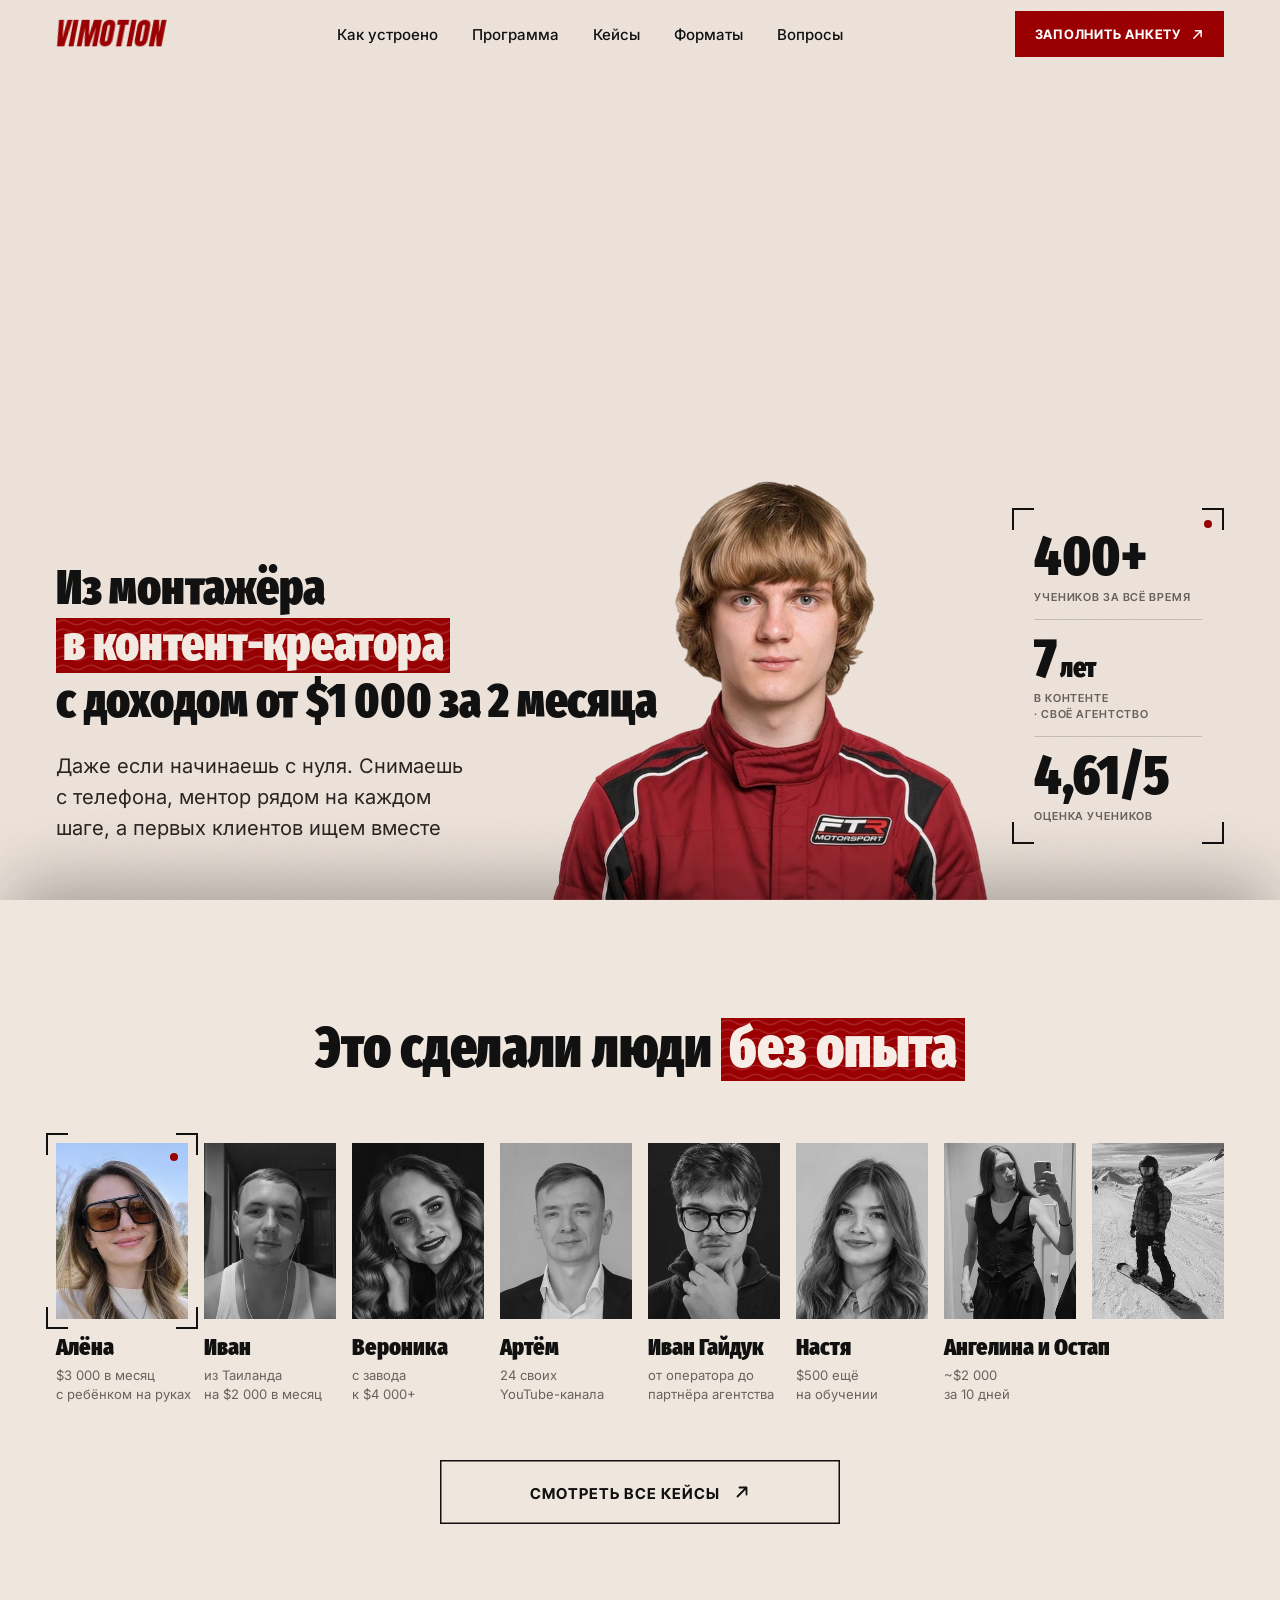
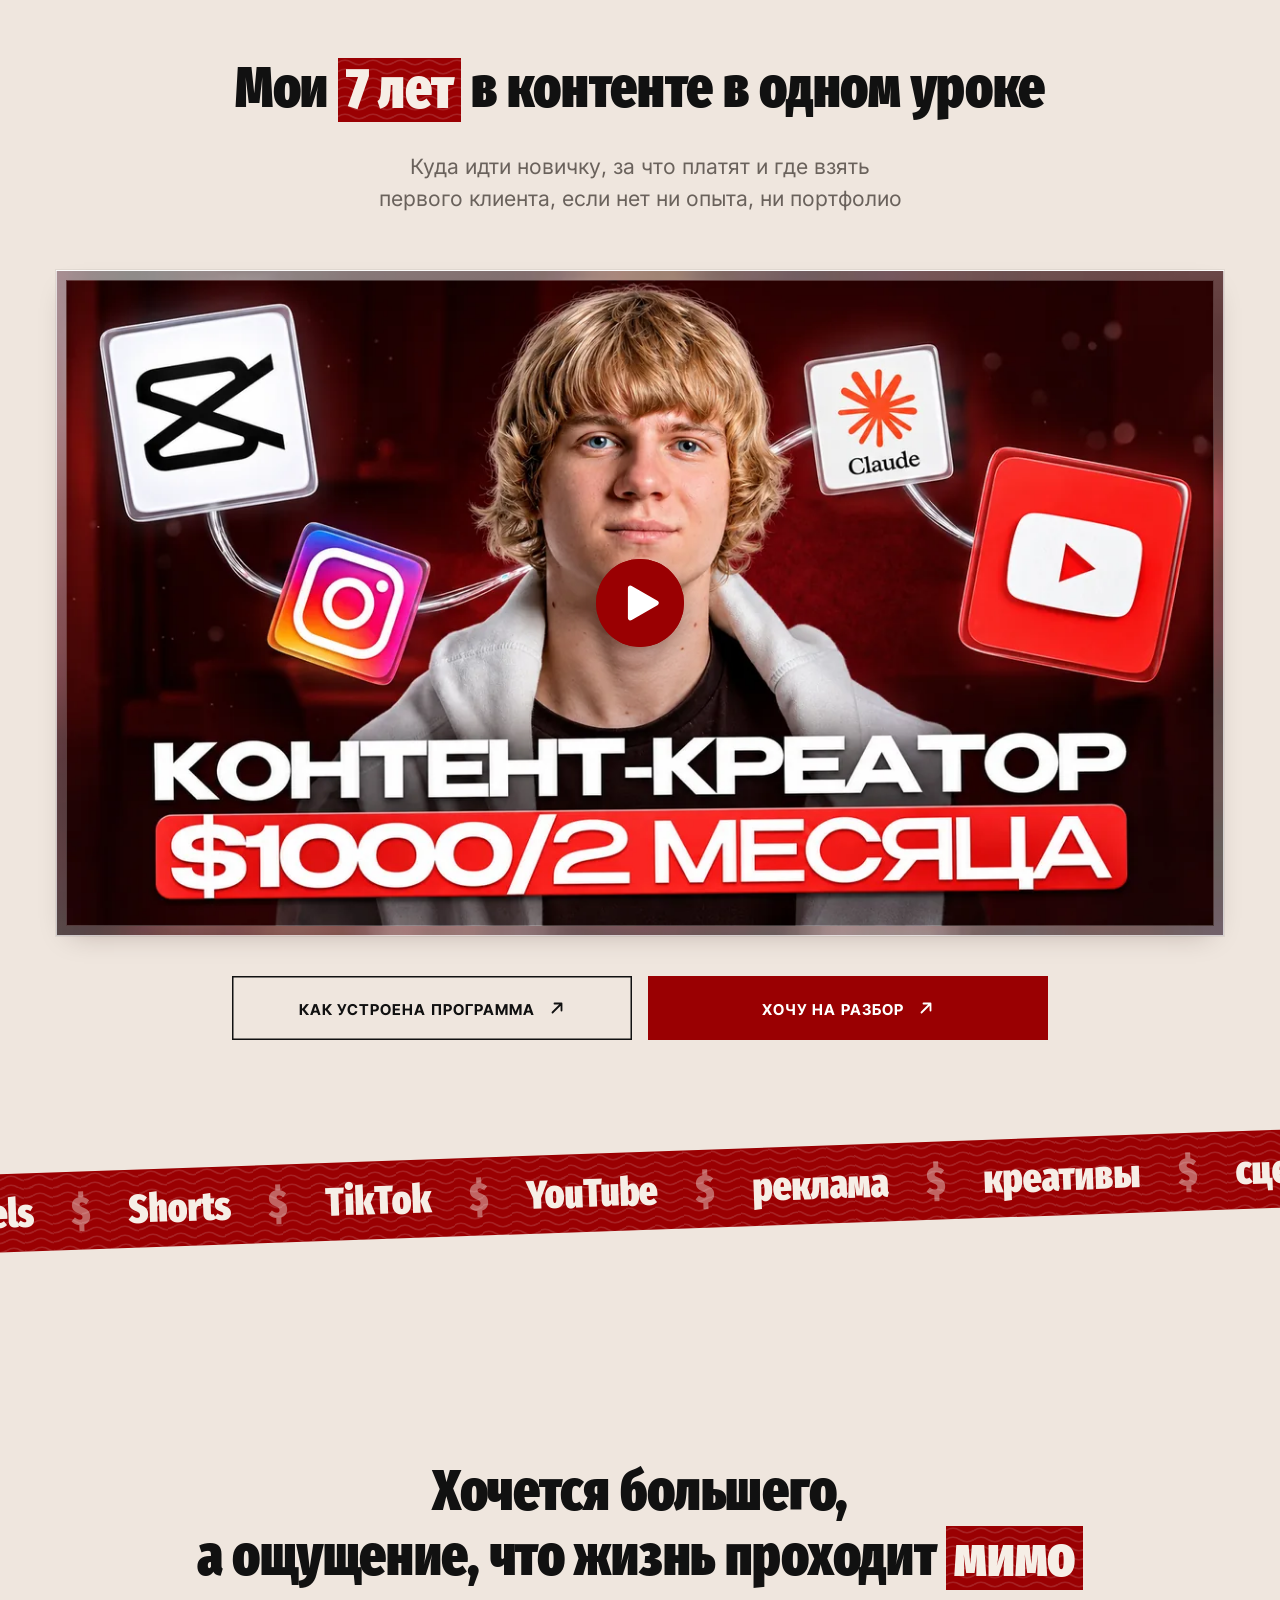
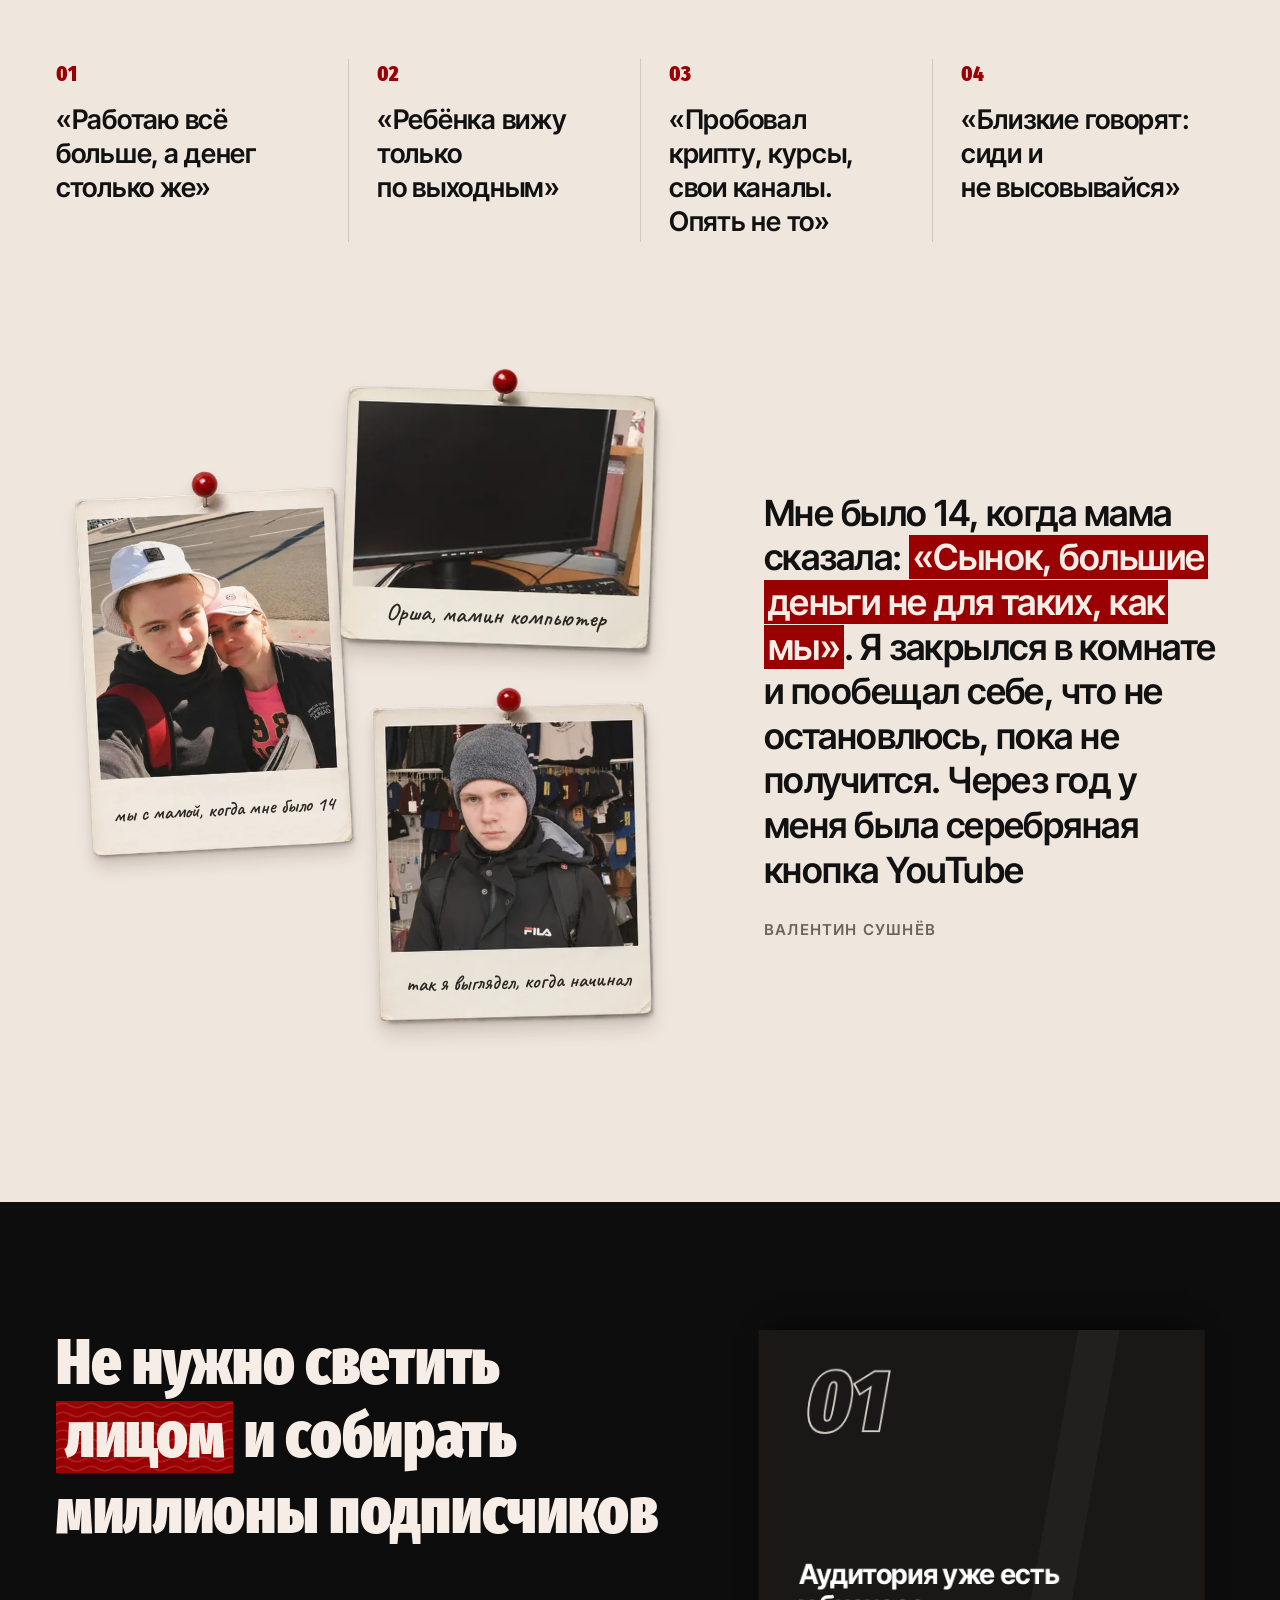
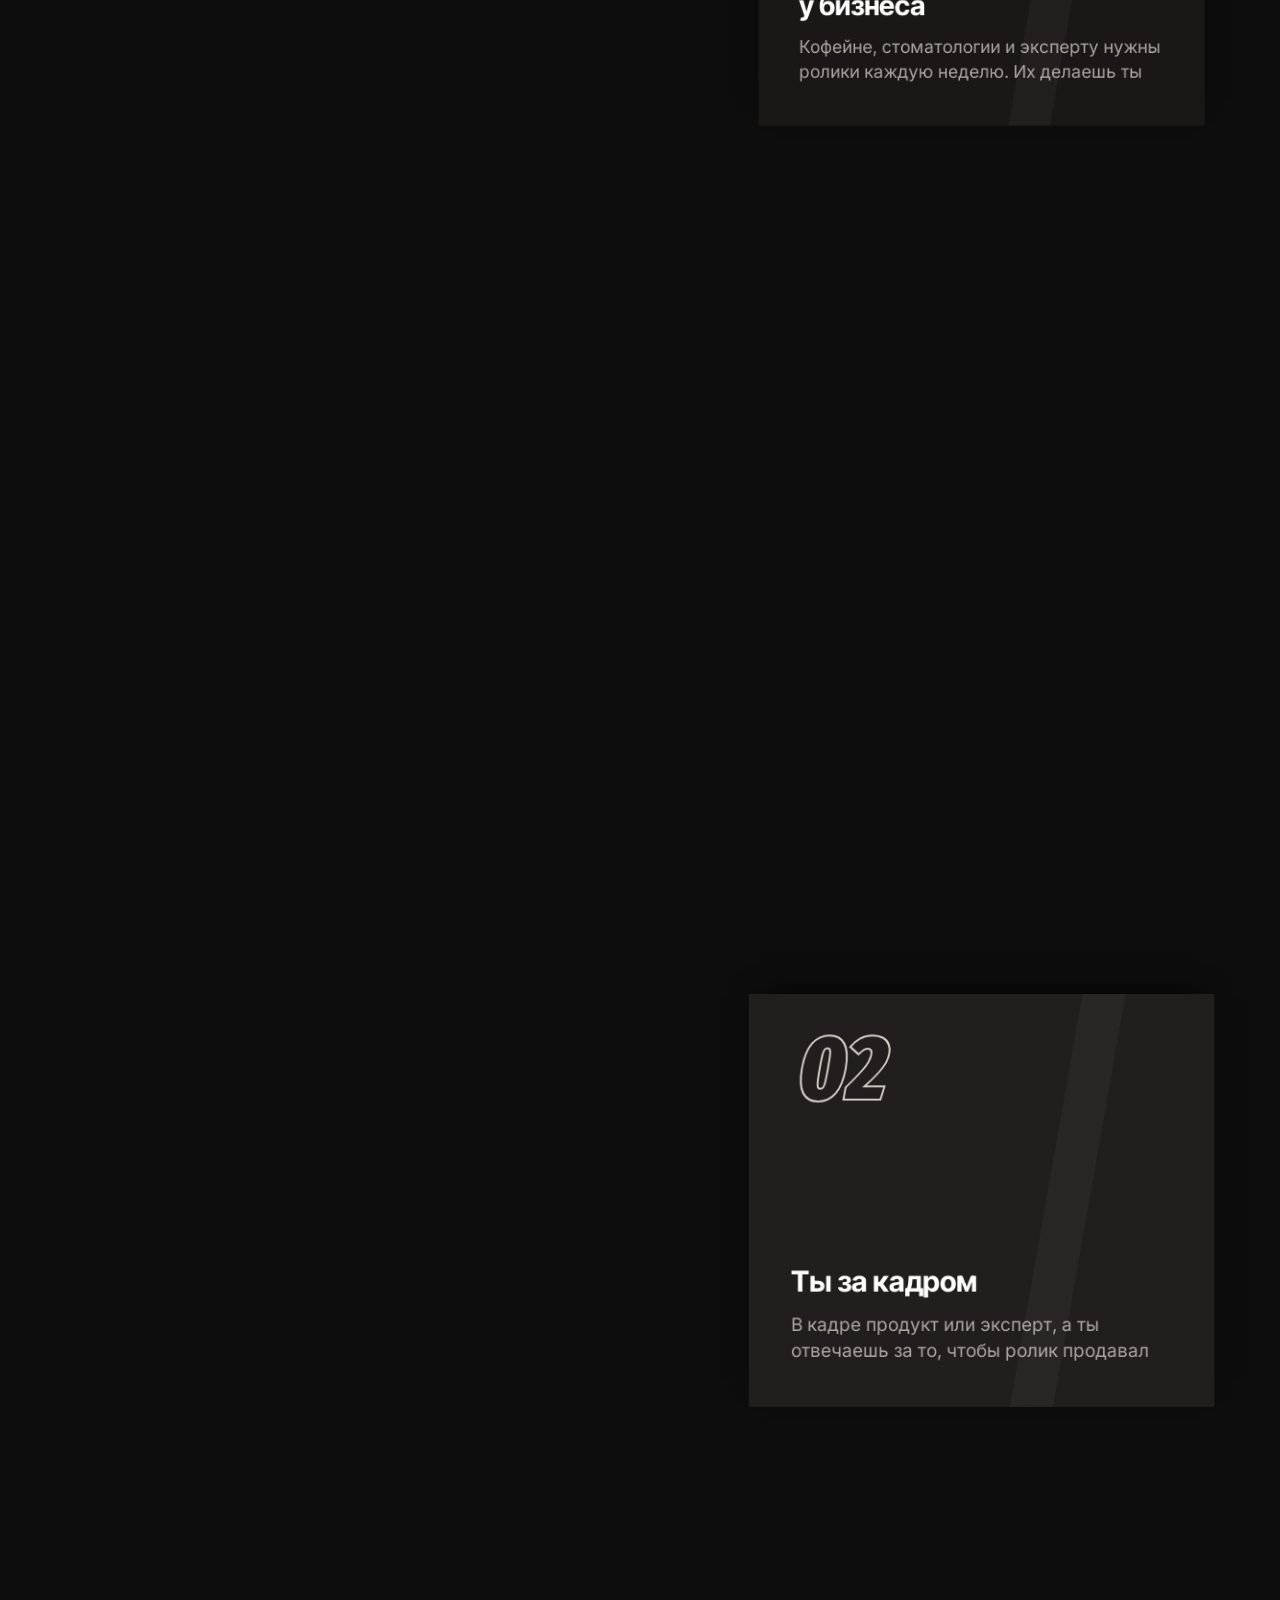
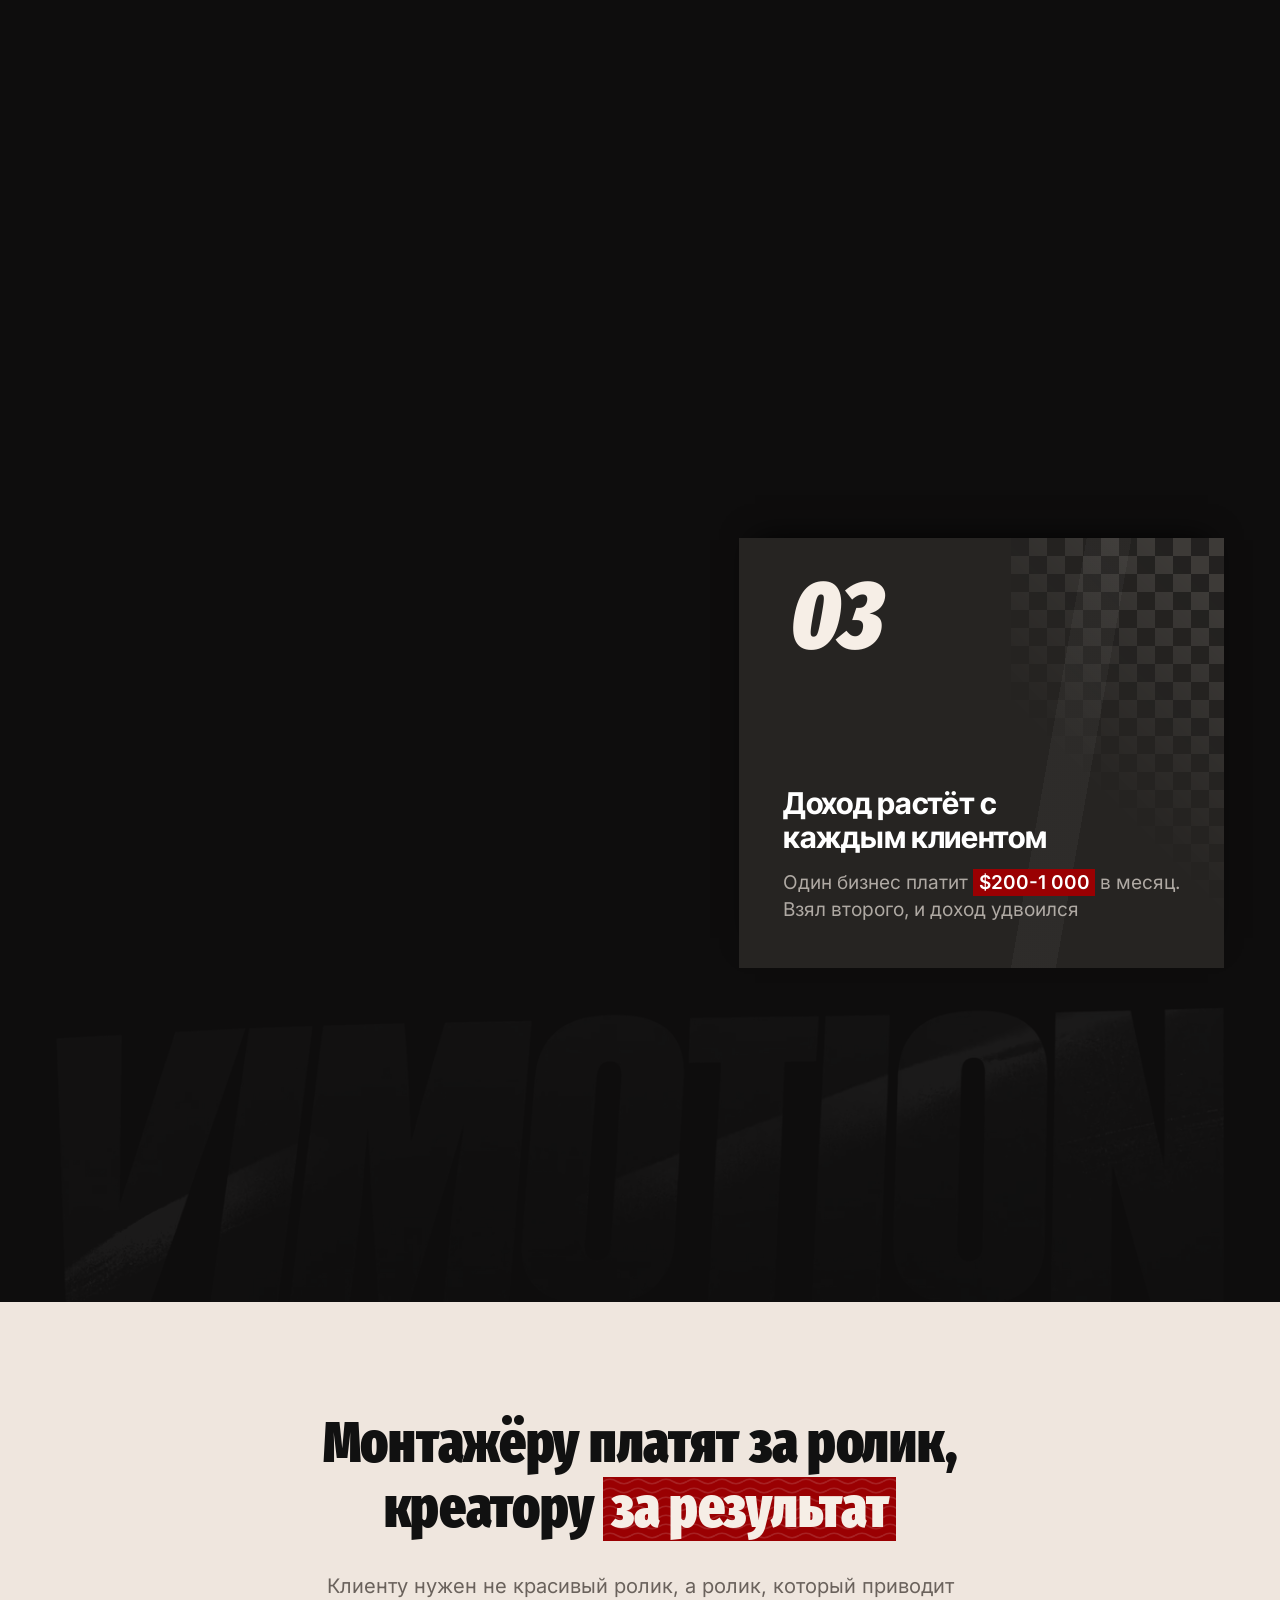
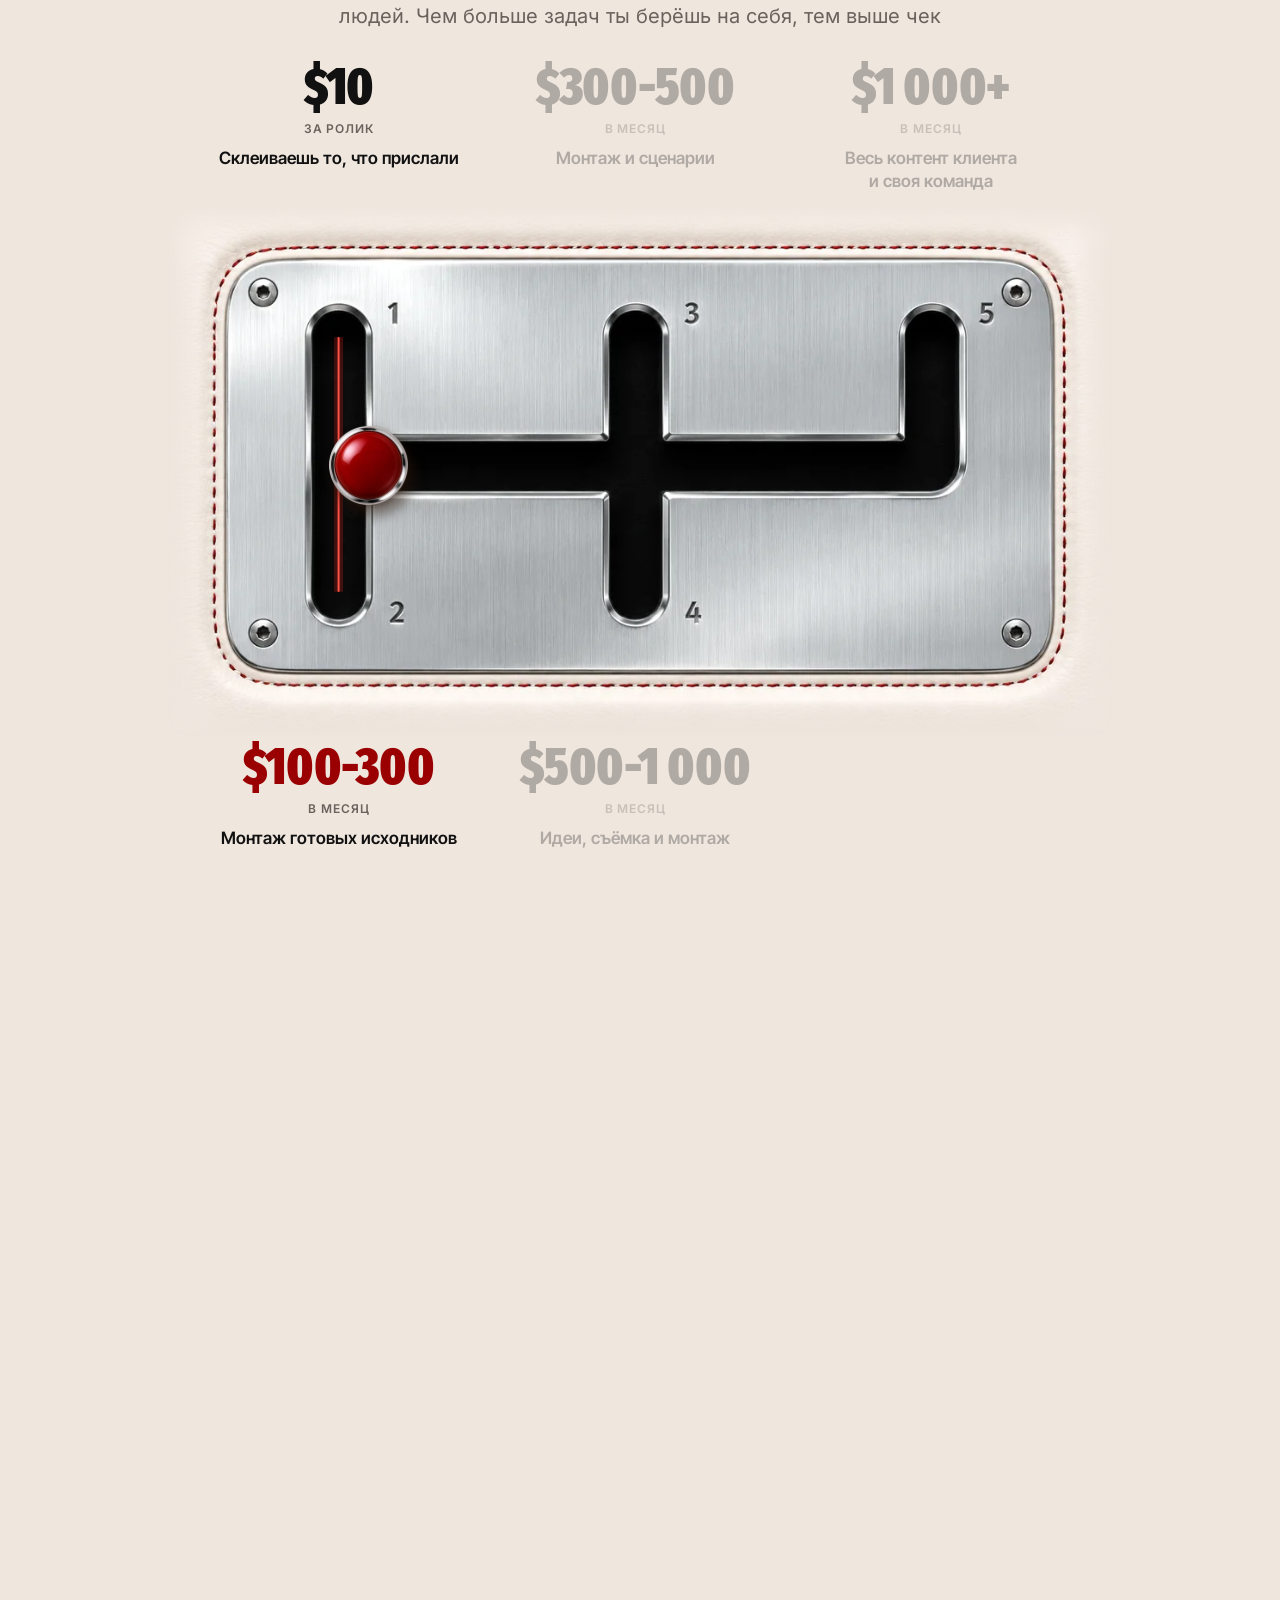
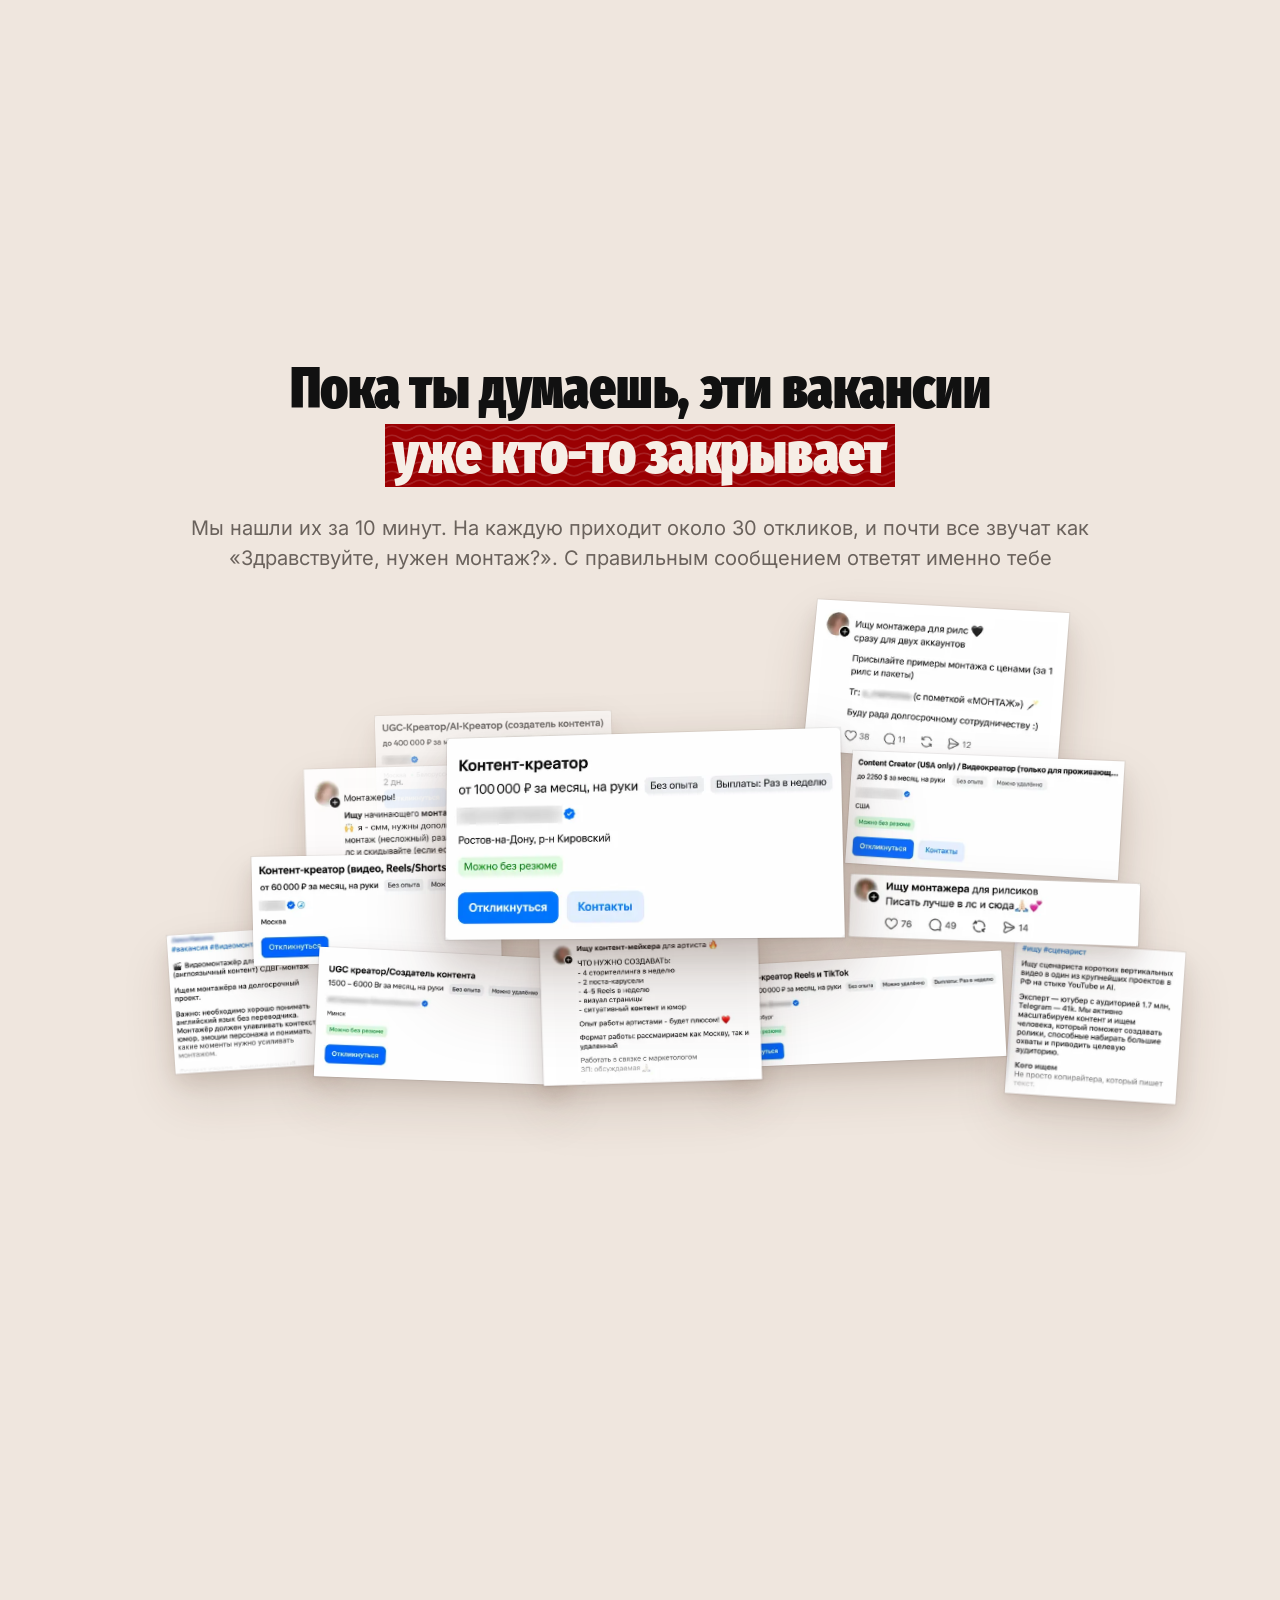
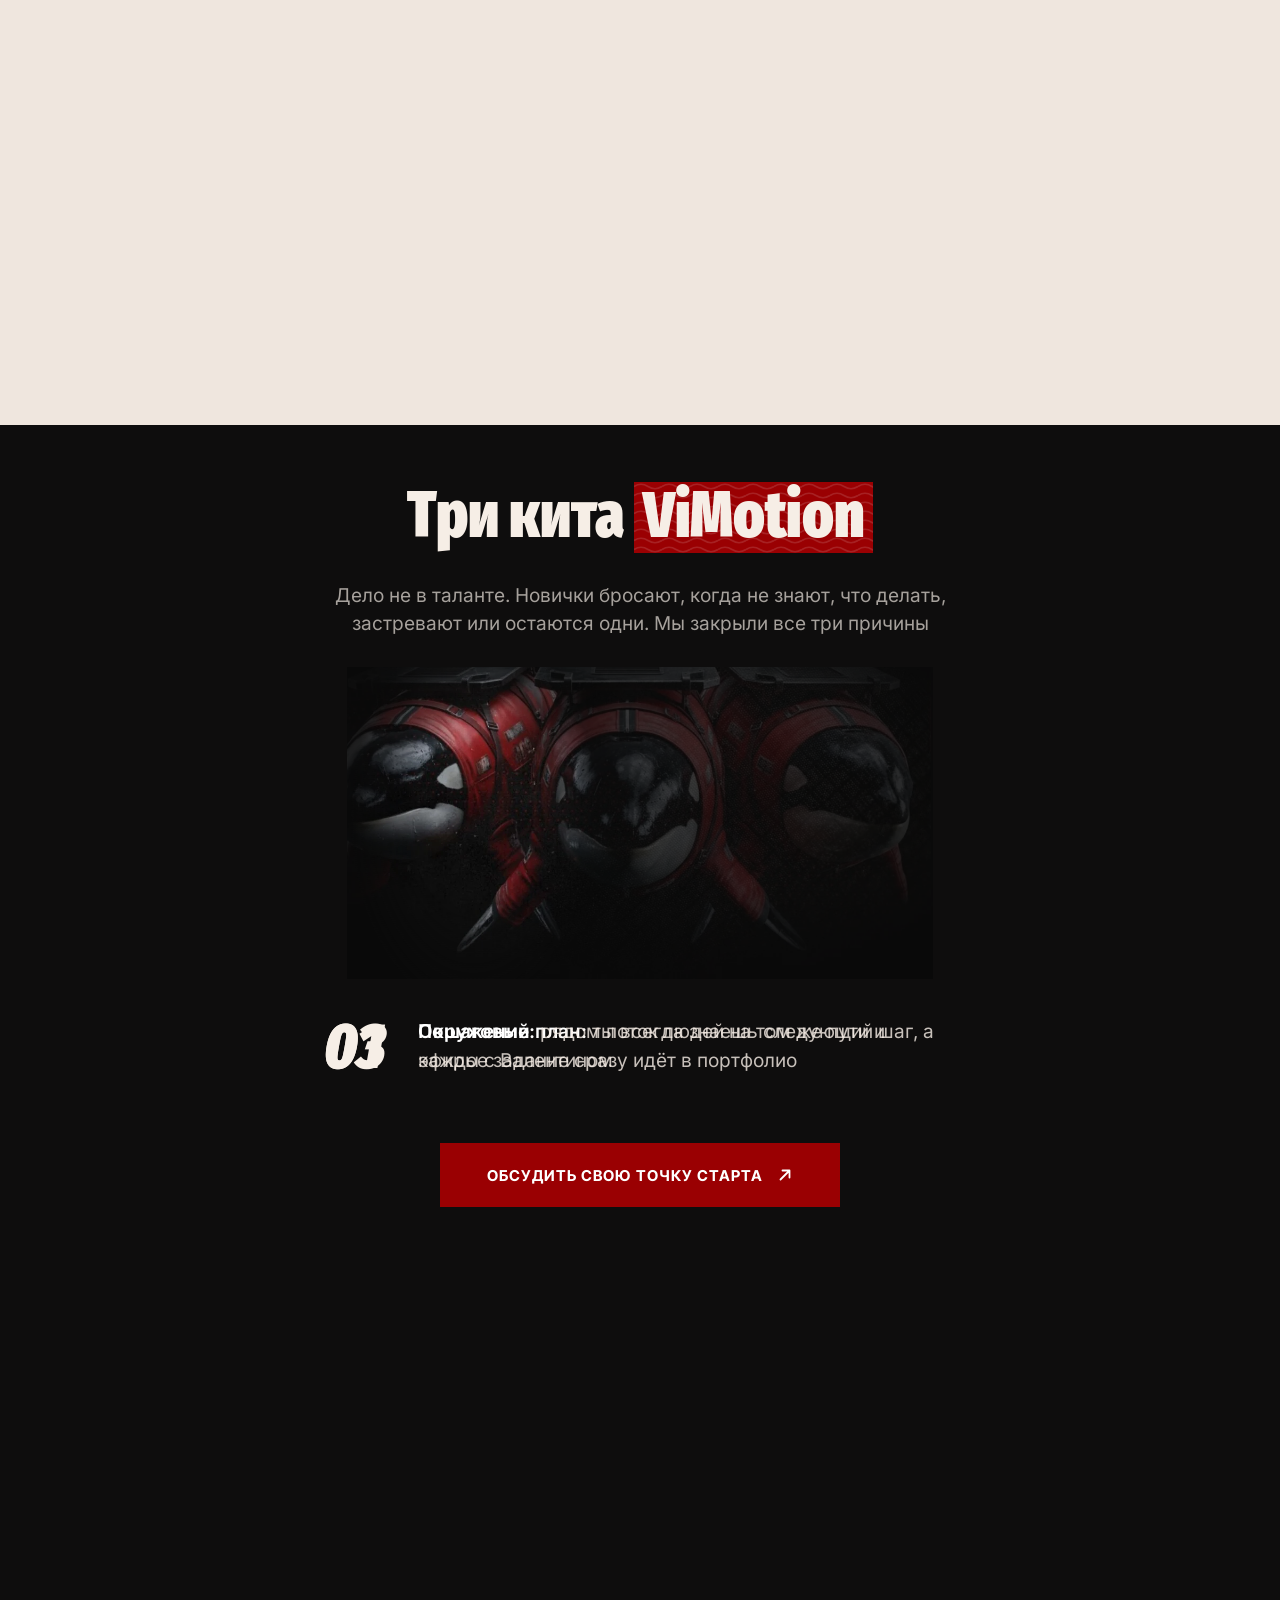
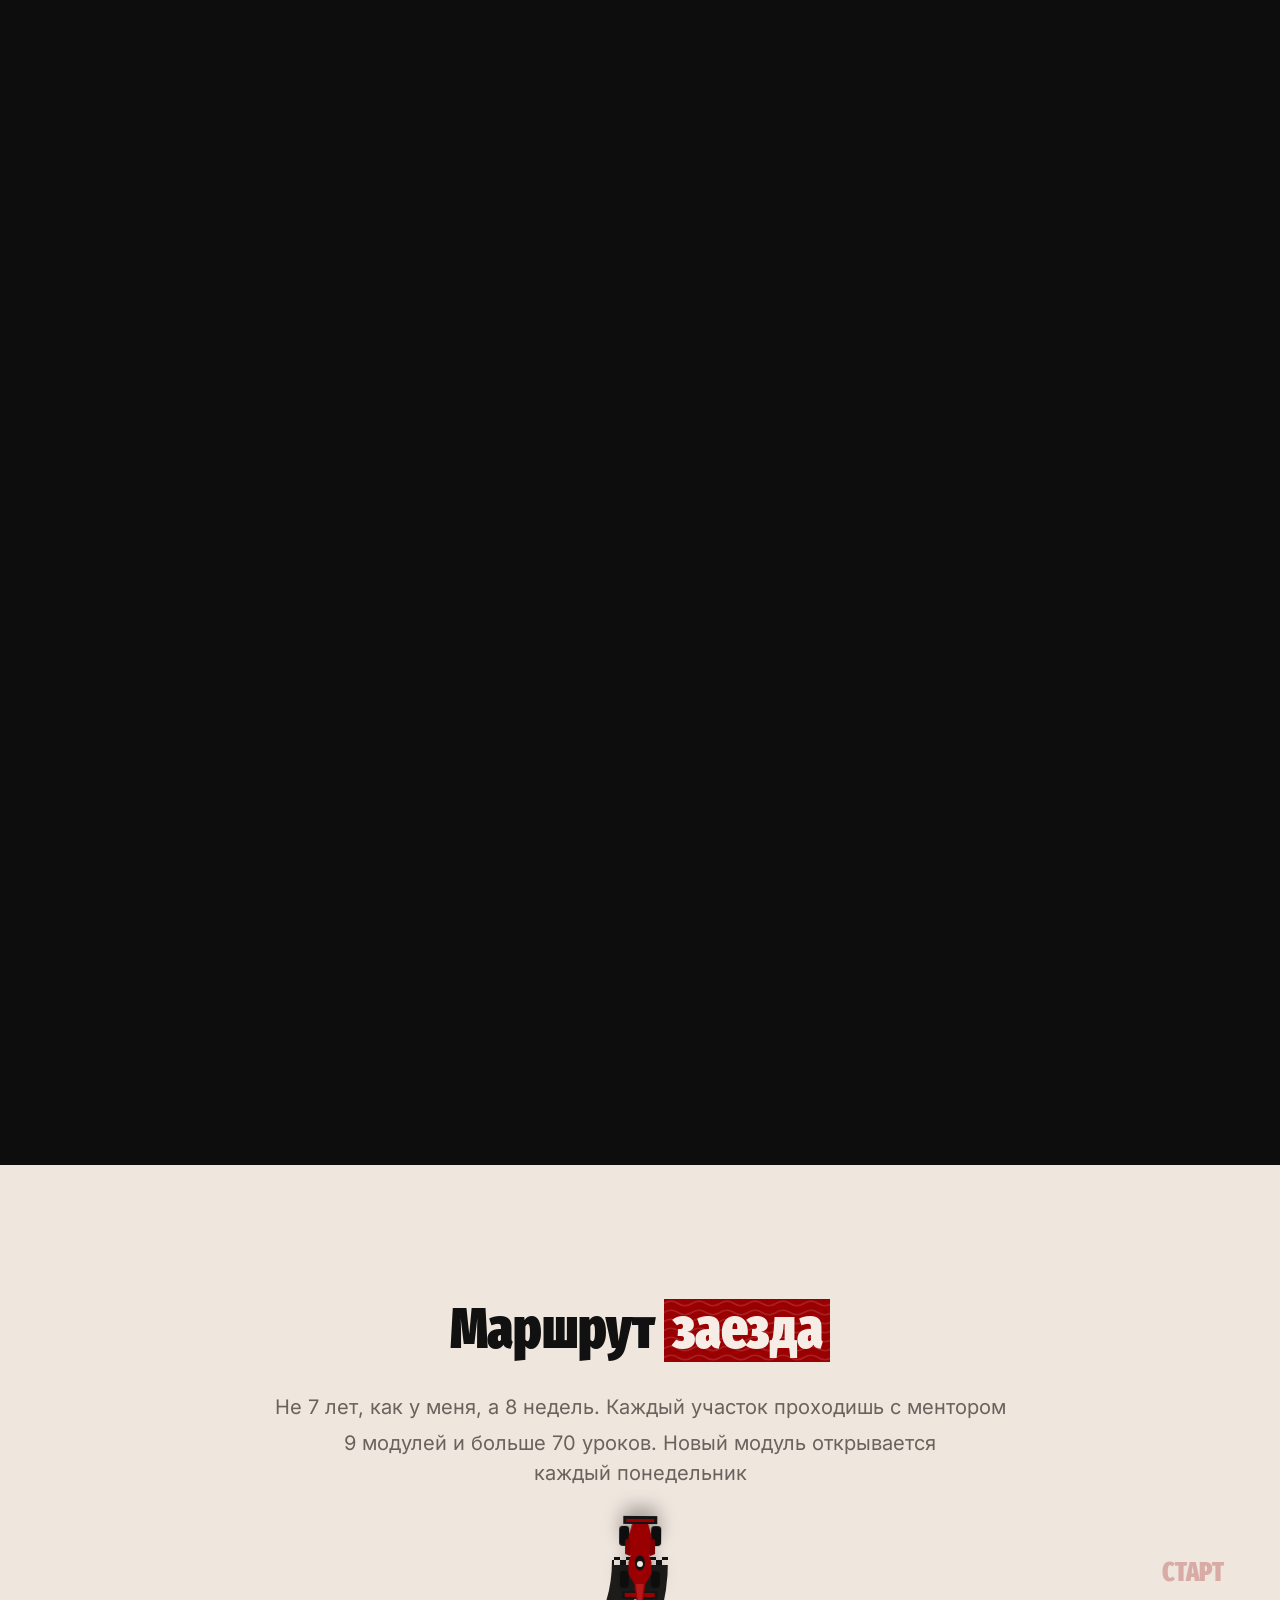
==== commit 859c3588: "Полоса у нижнего края только в Safari и окнах браузера внутри приложений; в Chrome, Google, Firefox," ====
--- a/site/index.html
+++ b/site/index.html
@@ -34,8 +34,8 @@
 <link rel="preload" href="fonts/inter-tight-latin-700-normal.woff2" as="font" type="font/woff2" crossorigin>
 <link rel="preload" as="image" type="image/webp" href="img/wordmark.webp" imagesrcset="img/wordmark-800.webp?v=20261117z6 800w, img/wordmark-1100.webp?v=20261117z6 1100w, img/wordmark.webp 1600w" imagesizes="(max-width:720px) calc(100vw - 32px), (max-width:1180px) calc(100vw - 64px), calc(100vw - 112px)">
 <link rel="preload" as="image" type="image/webp" href="img/valentin-poster.webp?v=20261117z3" imagesrcset="img/valentin-poster-744.webp?v=20261117z6 744w, img/valentin-poster.webp?v=20261117z3 1104w" imagesizes="(max-width:720px) 96vw, (max-width:1180px) 52vw, 48vw" fetchpriority="high">
-<link rel="stylesheet" href="styles/site.css?v=687f2697">
-<script src="scripts/site.js?v=687f2697" defer></script>
+<link rel="stylesheet" href="styles/site.css?v=c37d1d63">
+<script src="scripts/site.js?v=c37d1d63" defer></script>
 </head>
 <body>
 
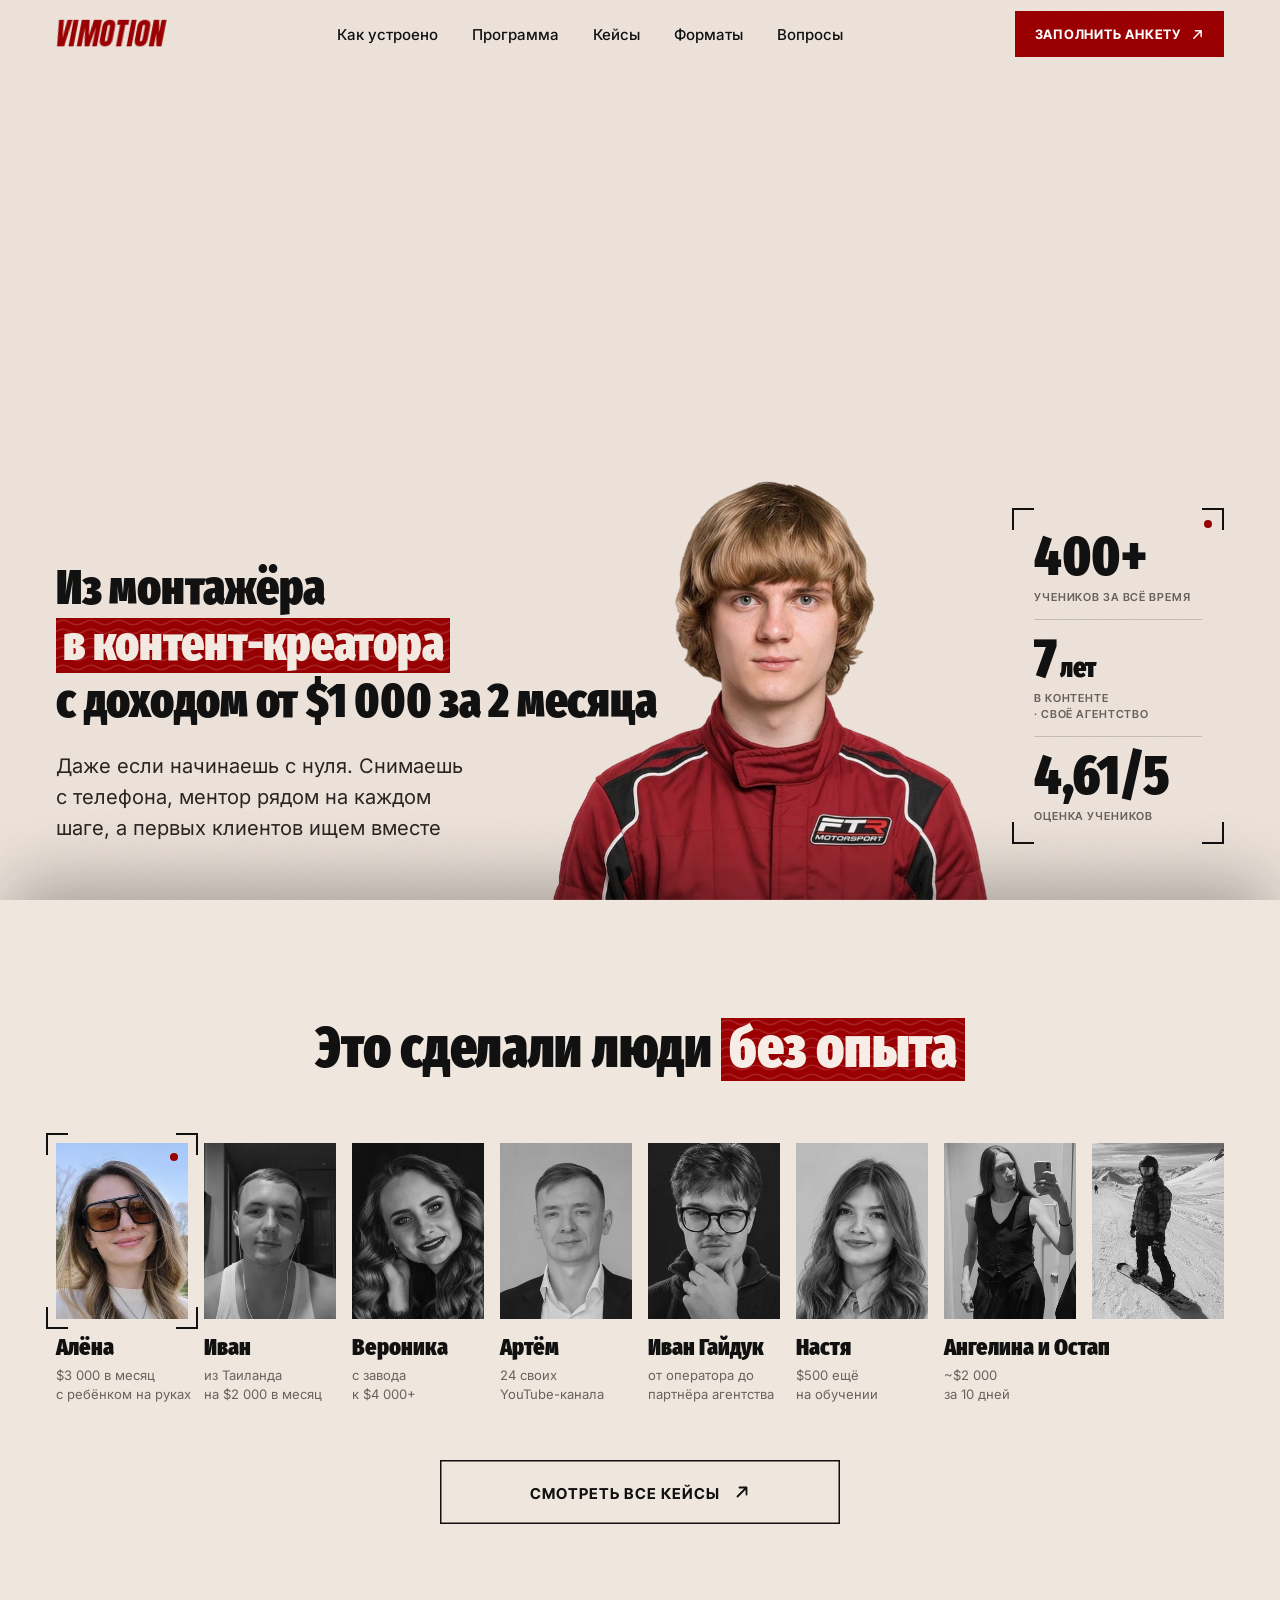
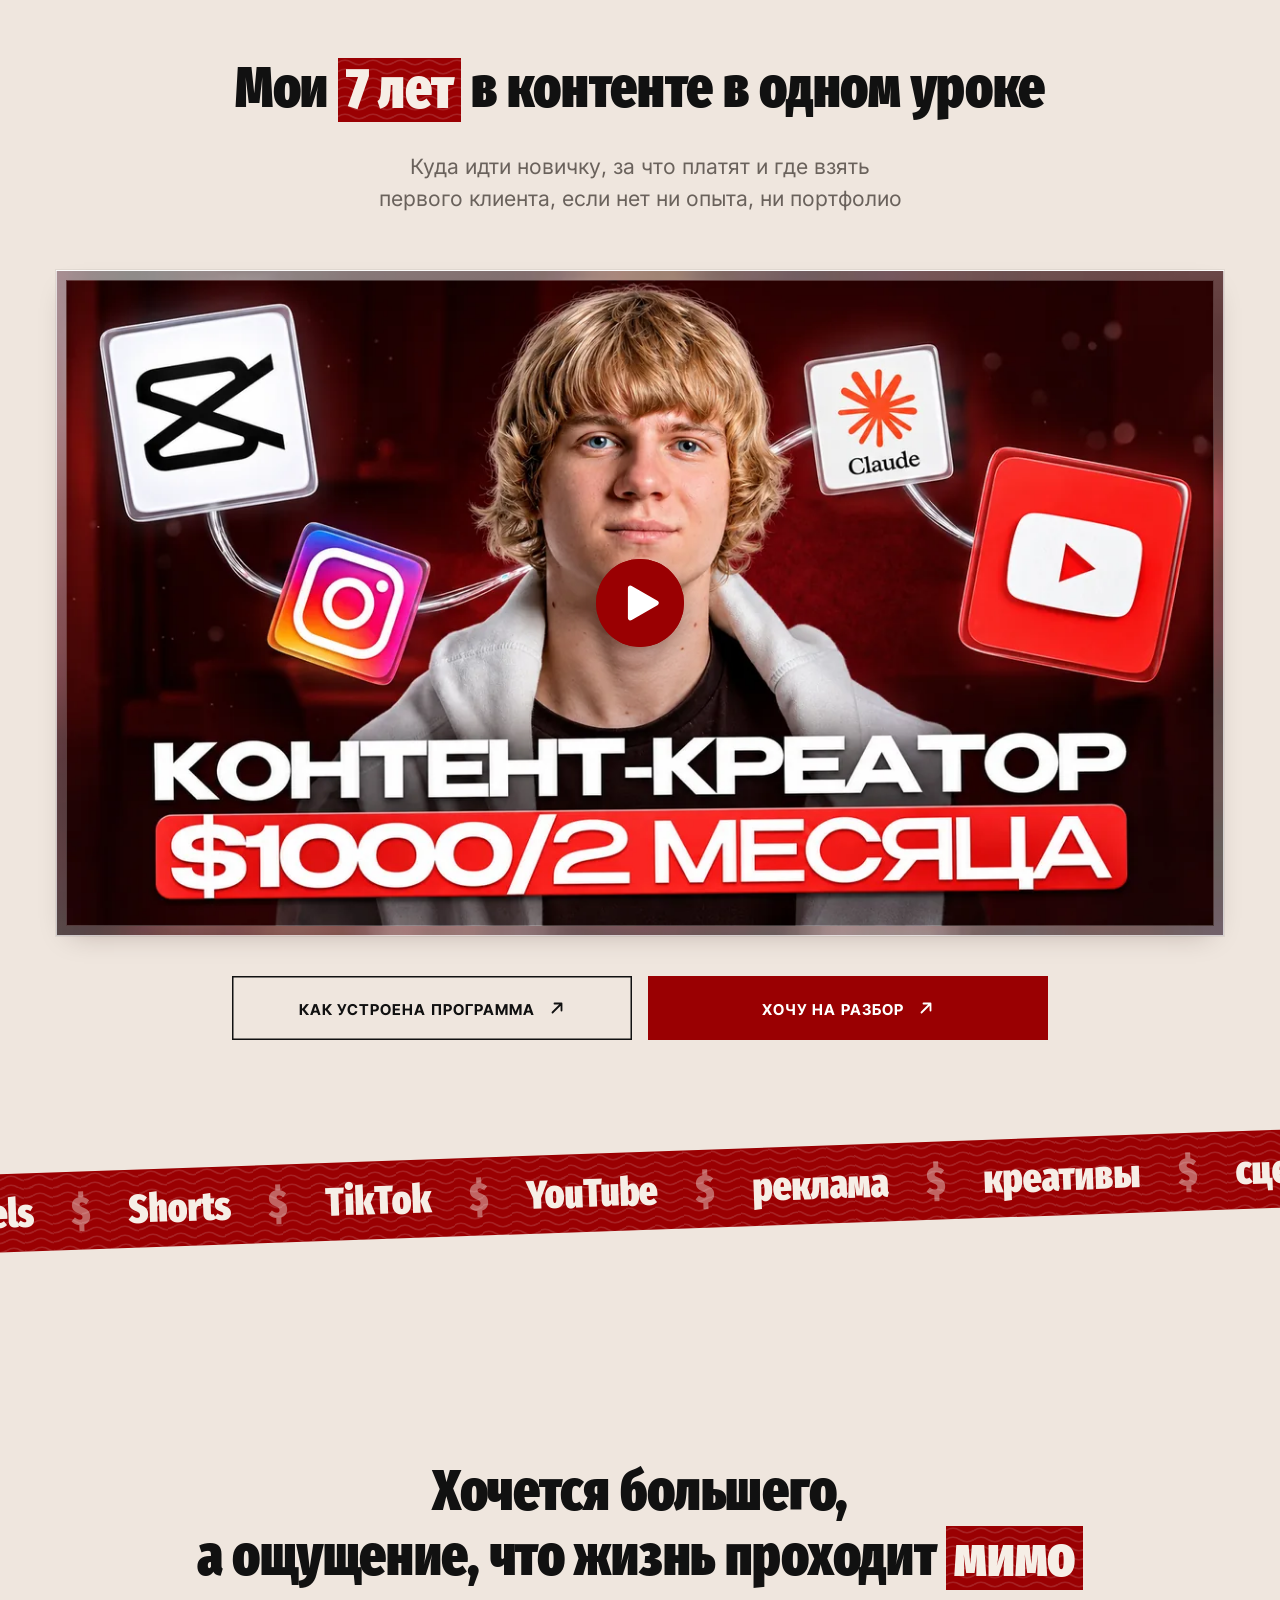
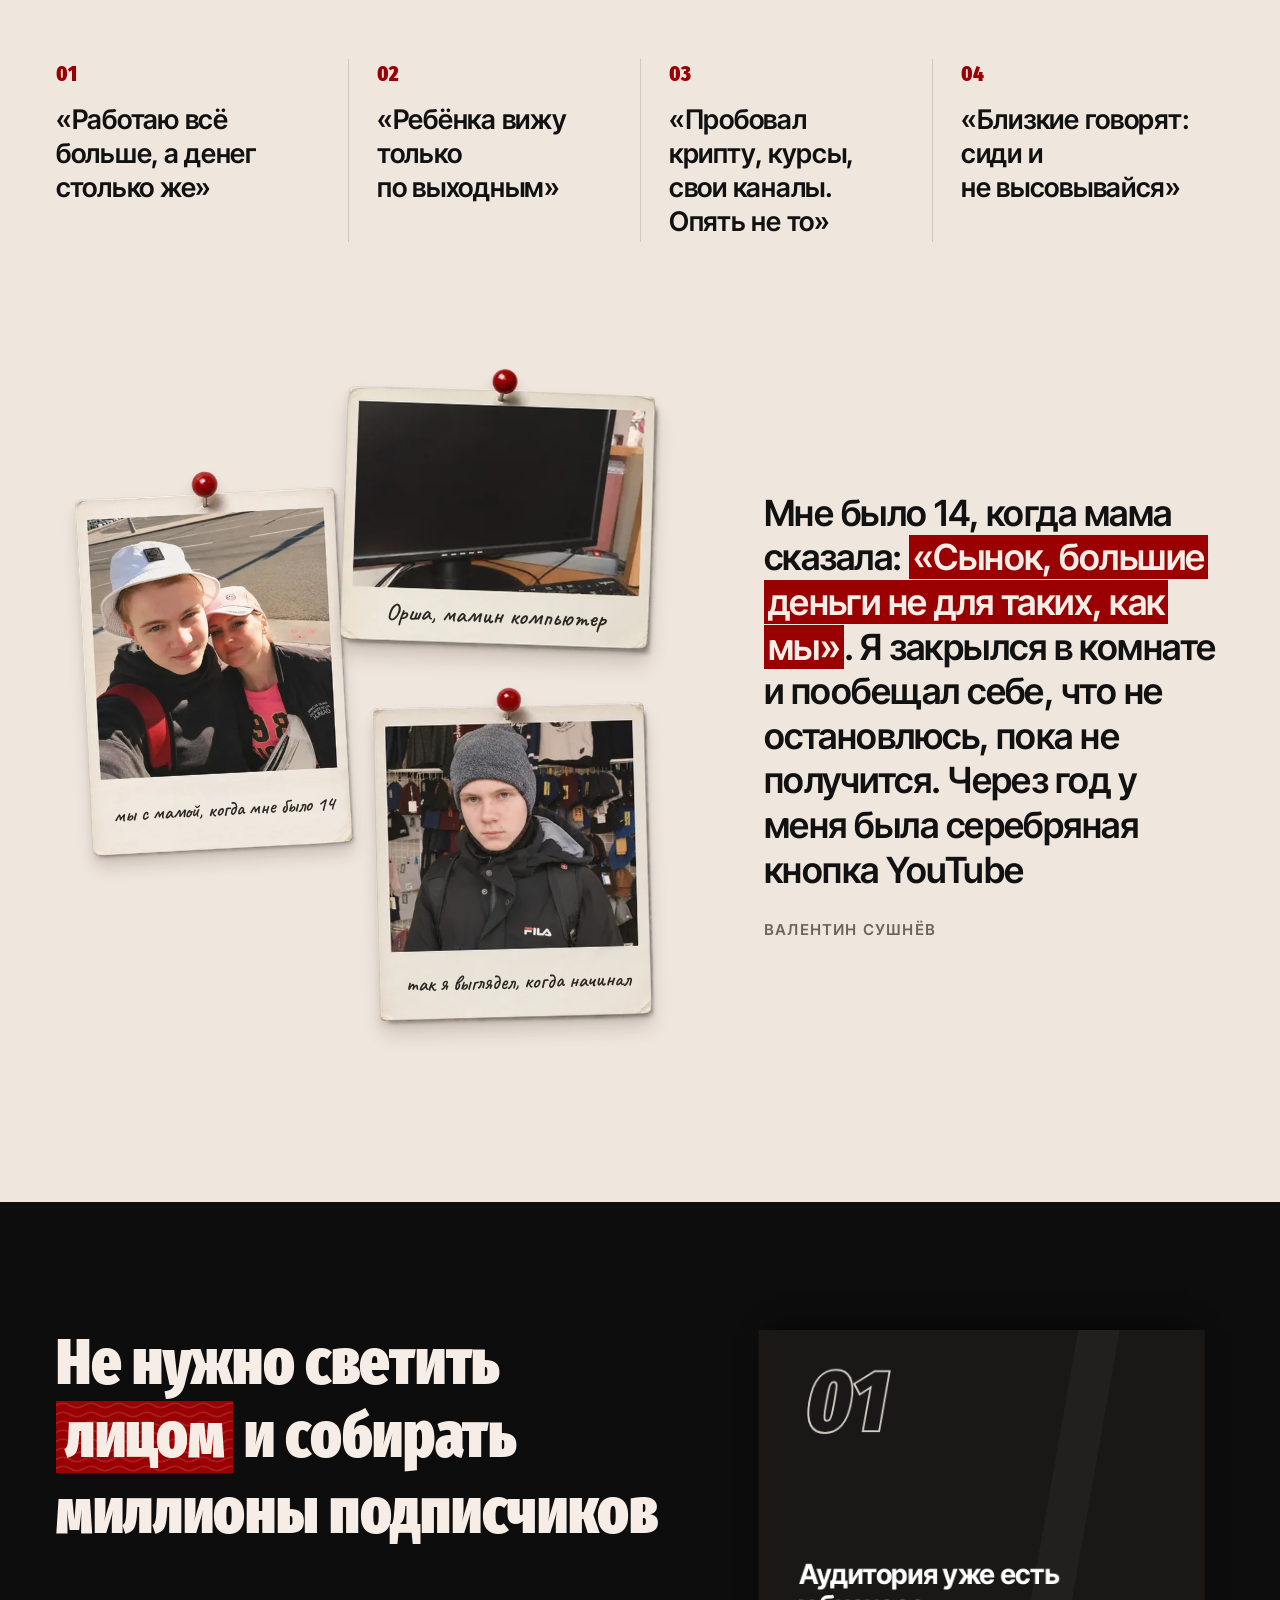
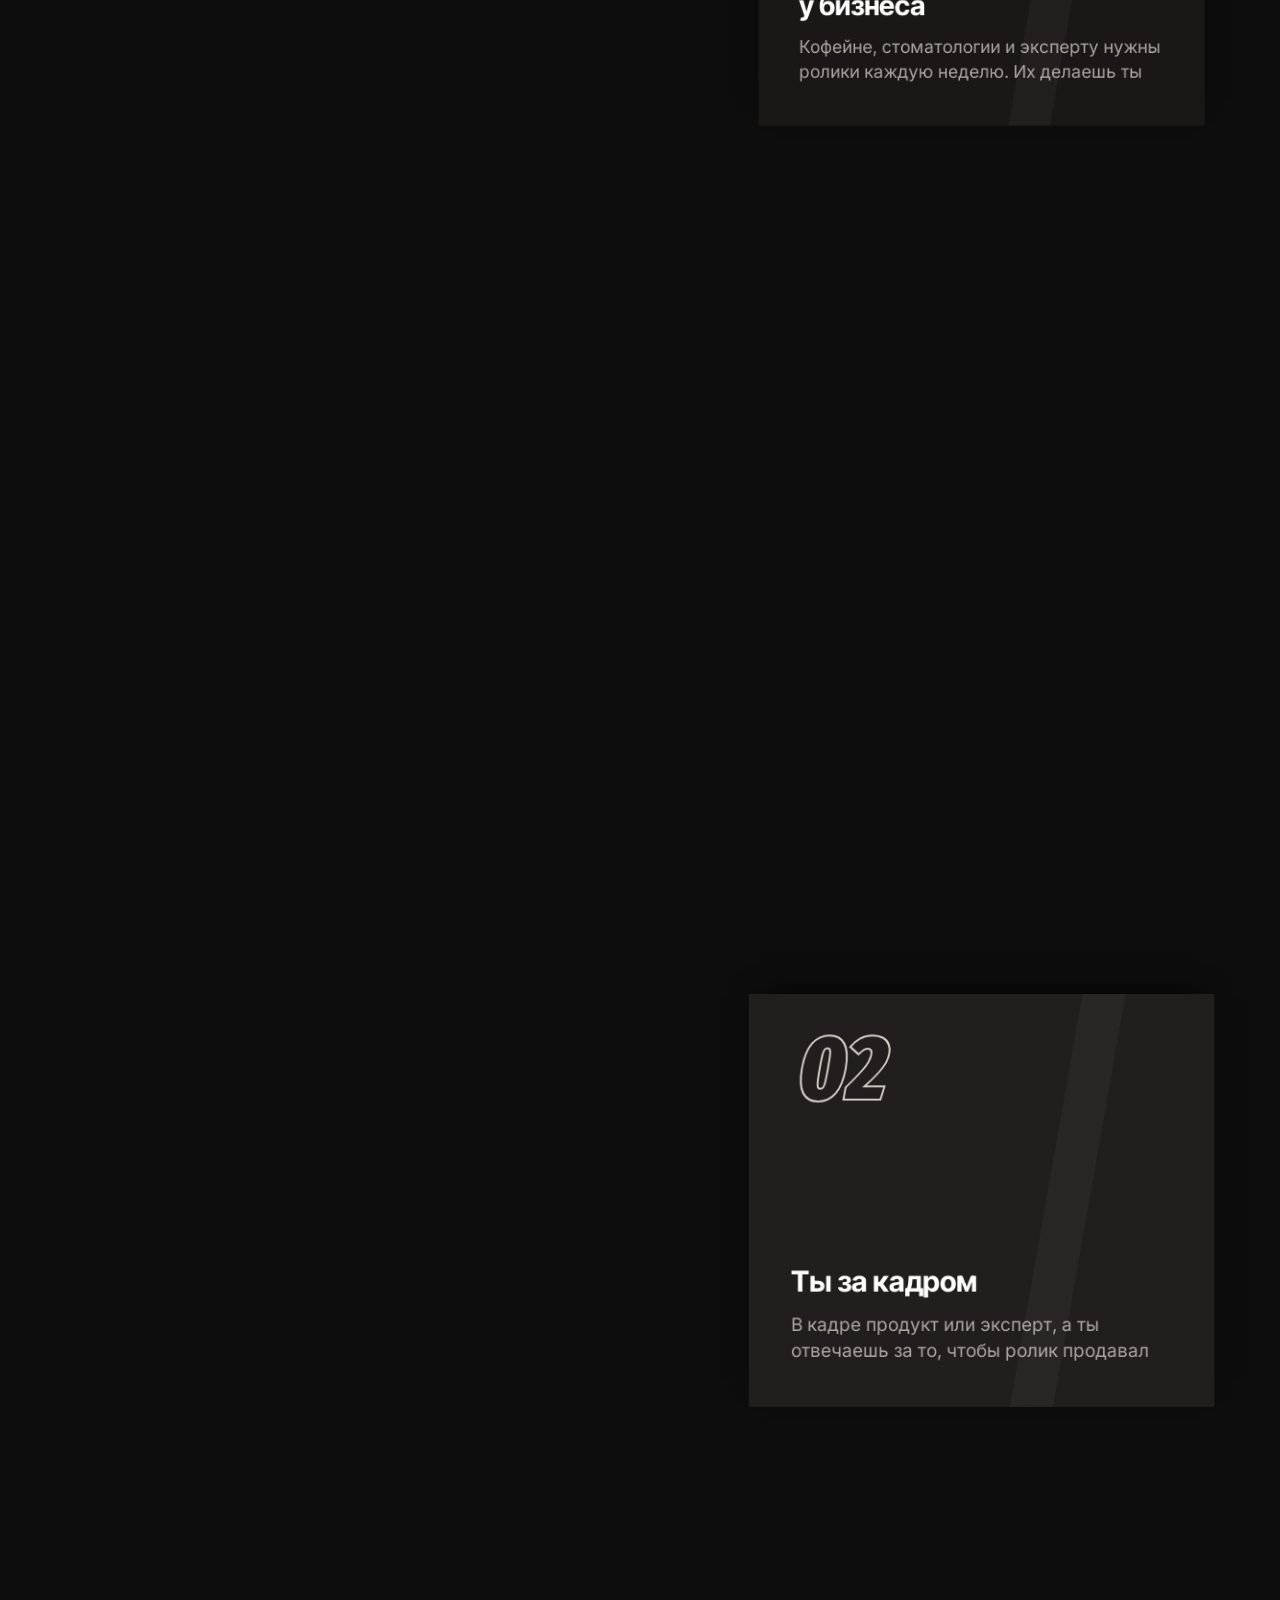
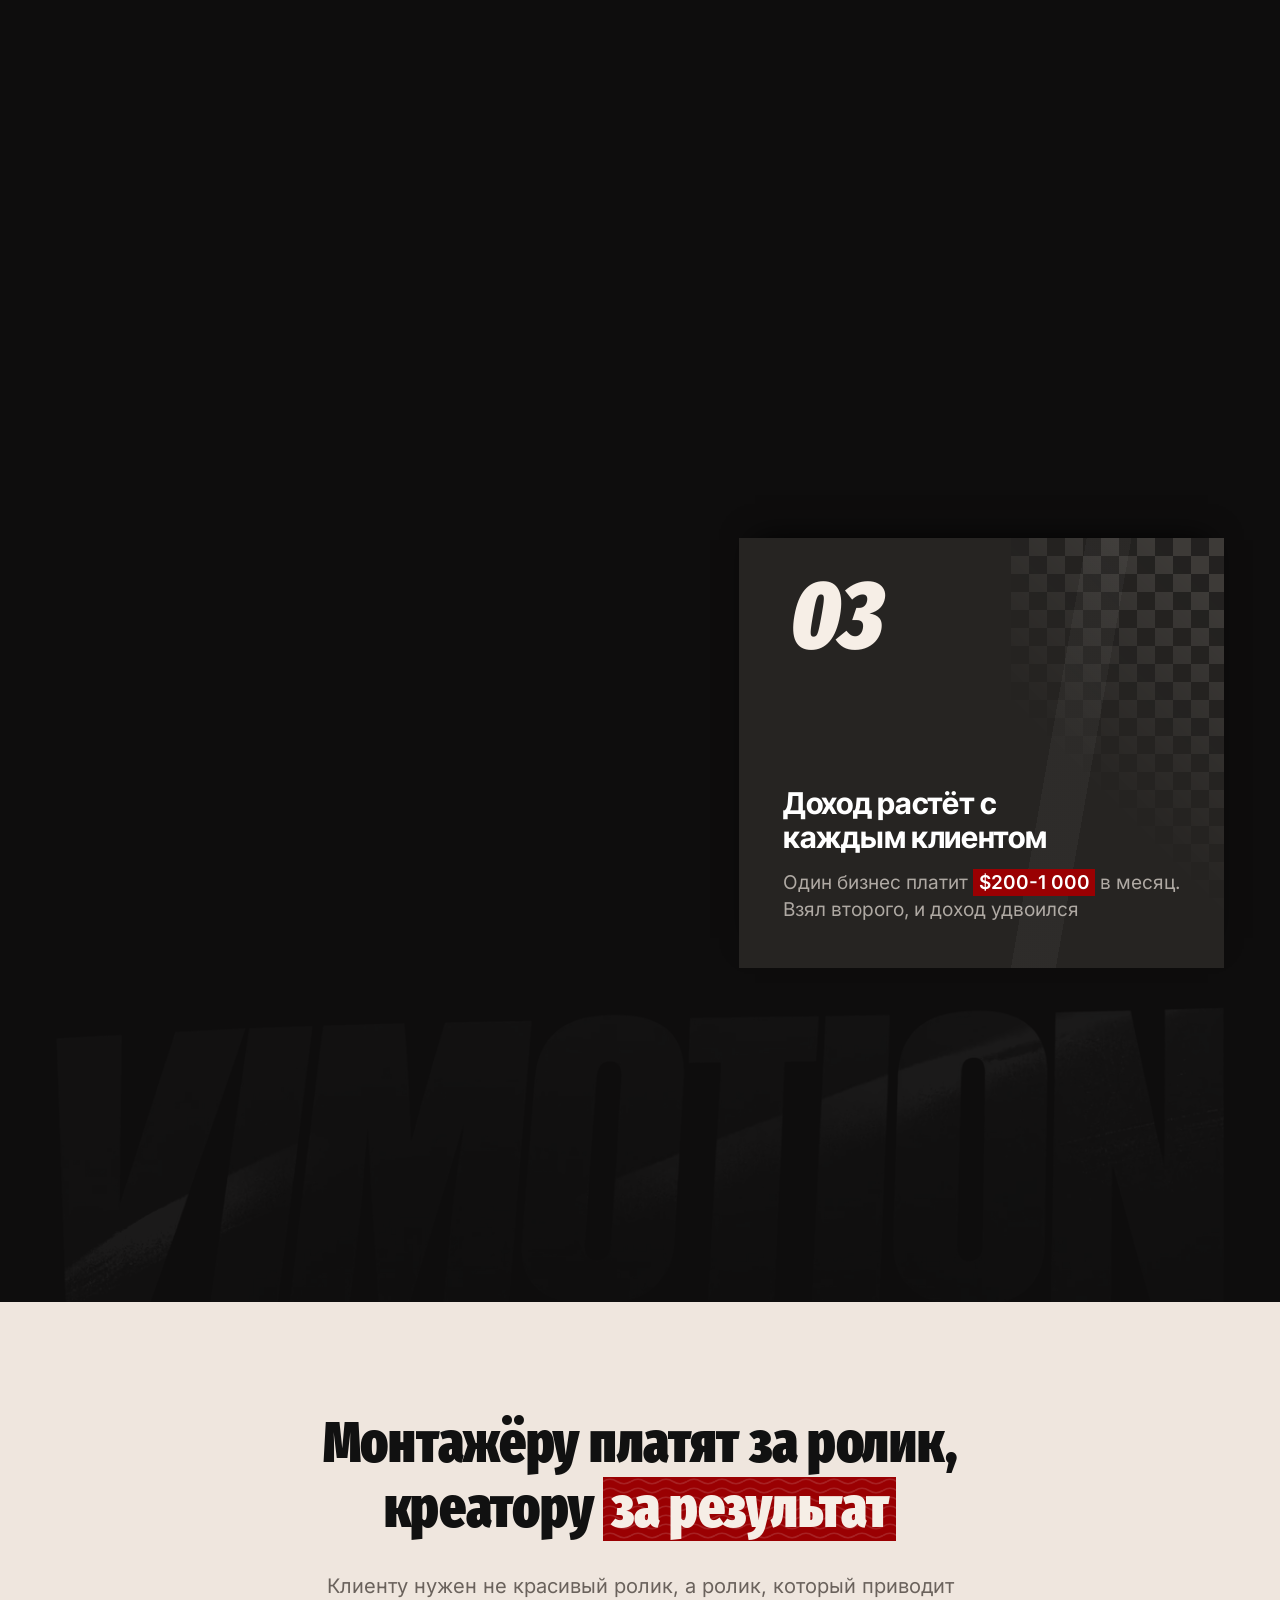
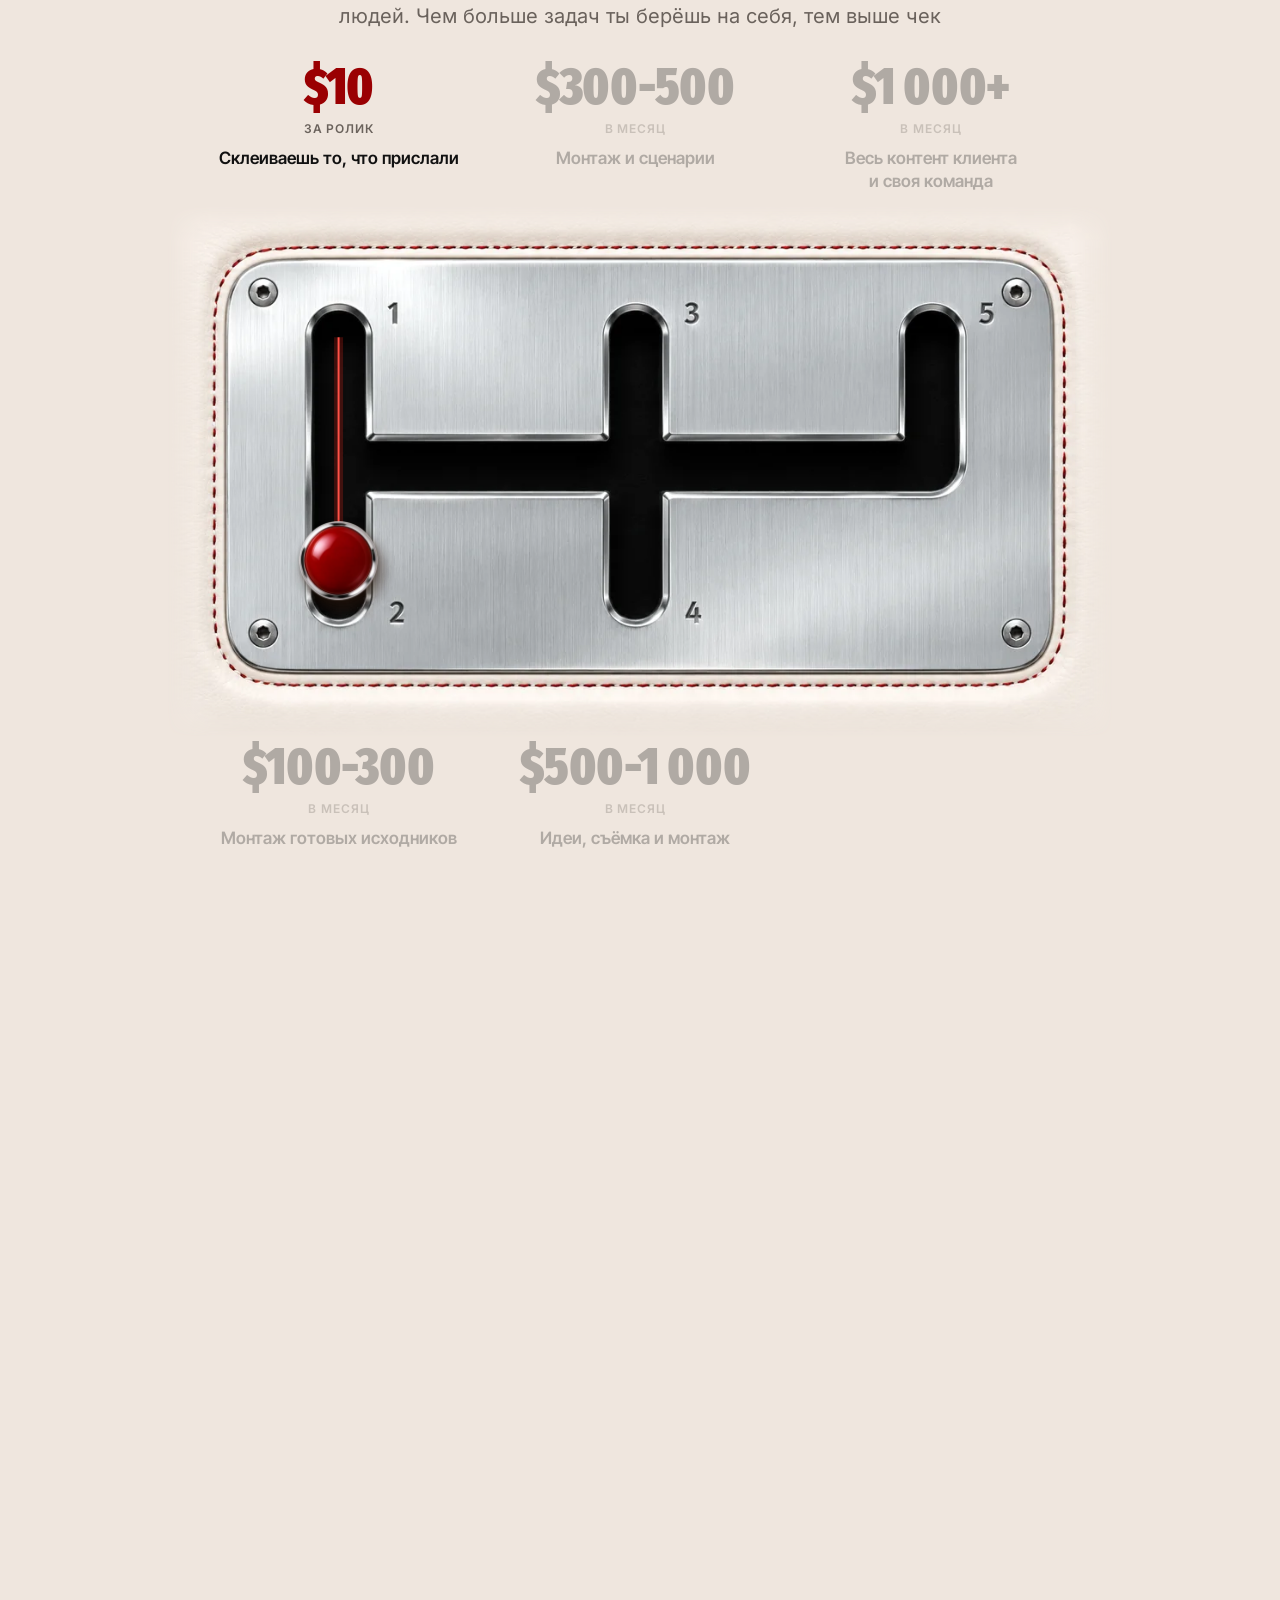
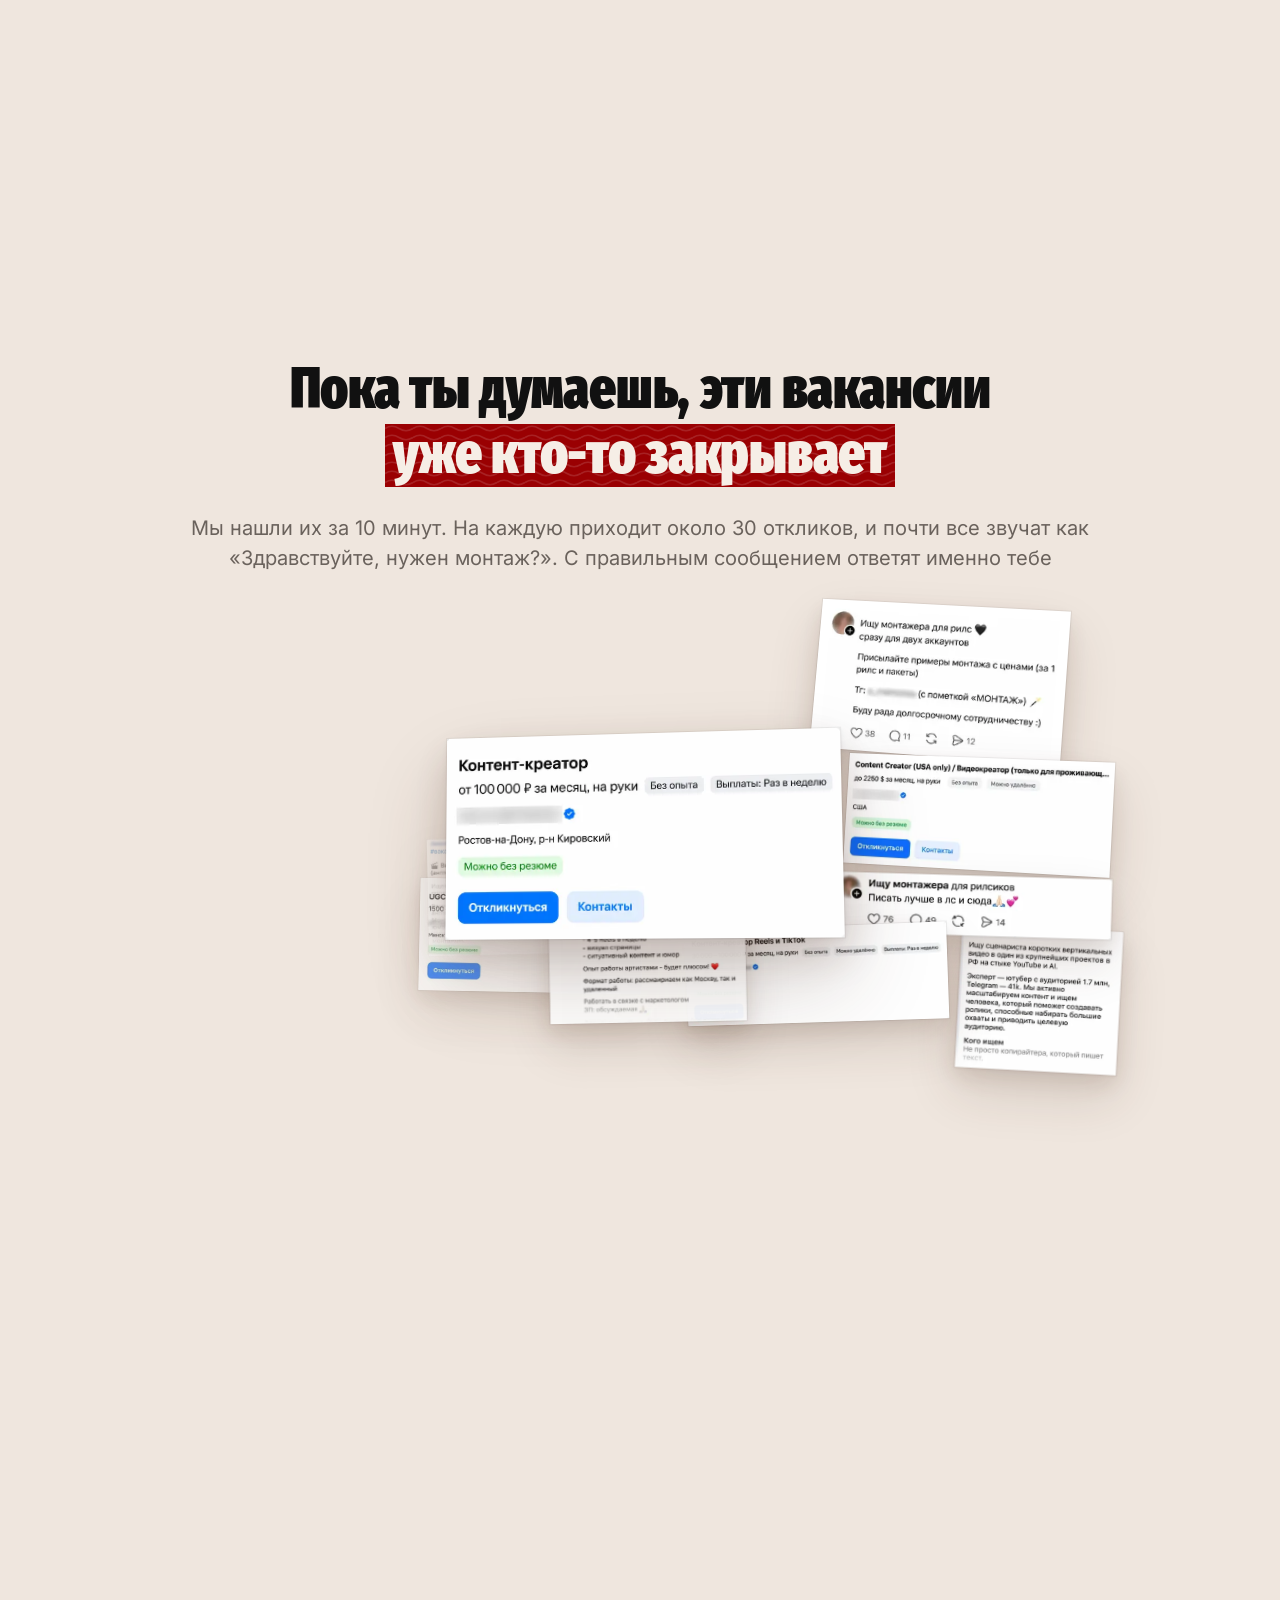
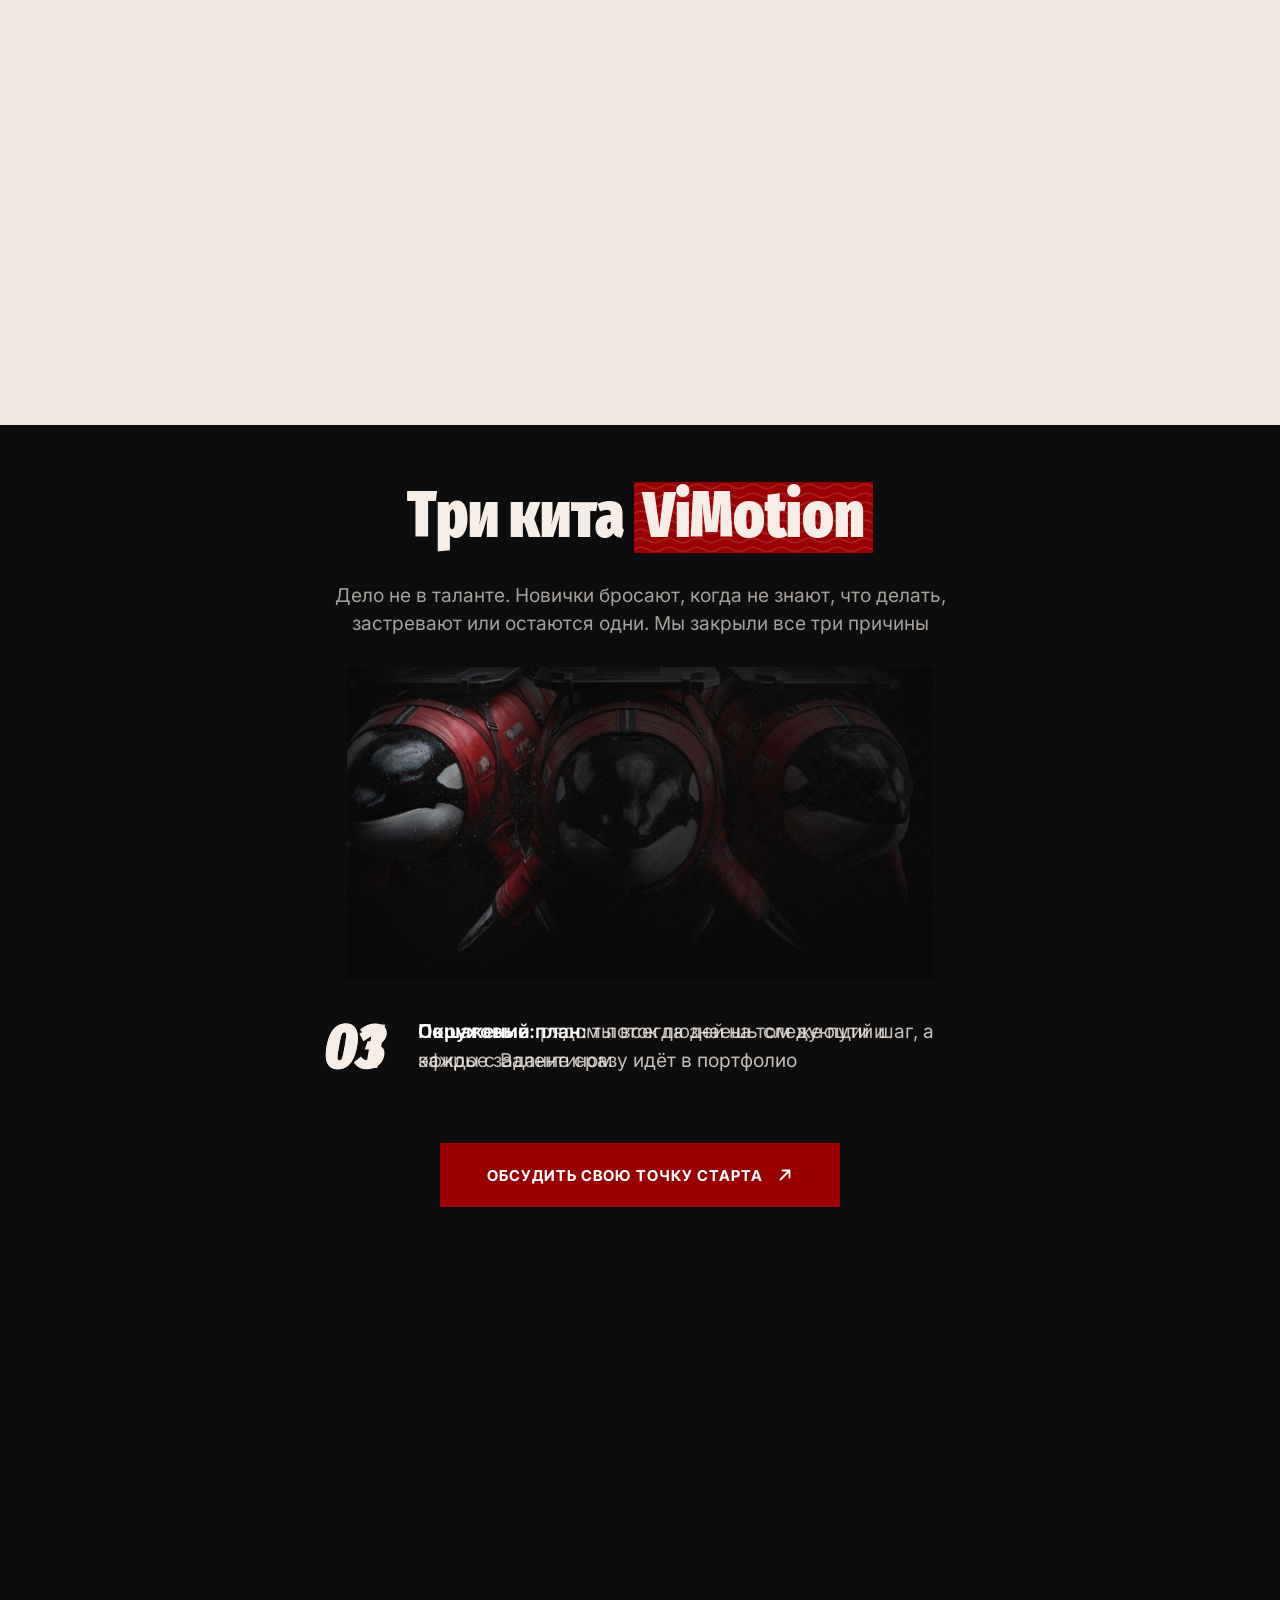
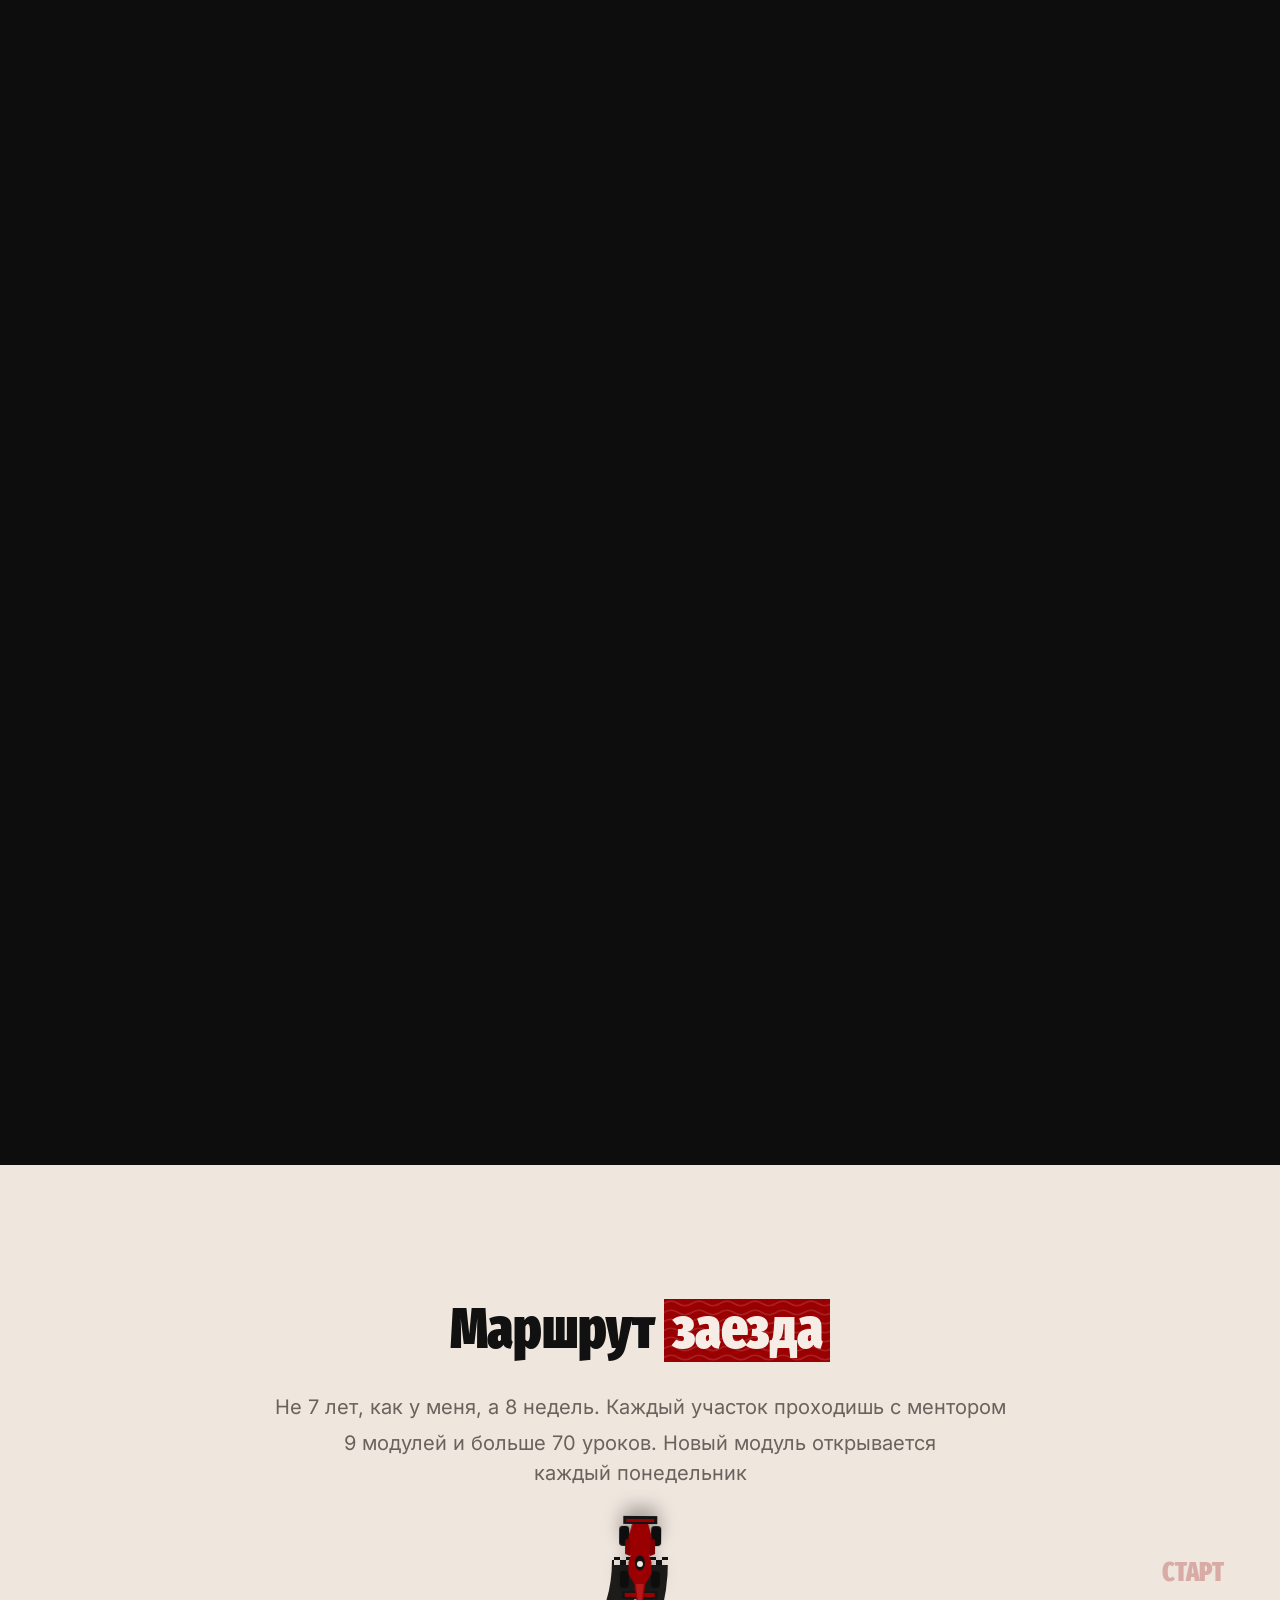
==== commit 731e83c9: "Заставка-спидометр с запасом закрывает экран снизу, пока она видна, страница не прокручивается Co-Au" ====
--- a/site/index.html
+++ b/site/index.html
@@ -34,8 +34,8 @@
 <link rel="preload" href="fonts/inter-tight-latin-700-normal.woff2" as="font" type="font/woff2" crossorigin>
 <link rel="preload" as="image" type="image/webp" href="img/wordmark.webp" imagesrcset="img/wordmark-800.webp?v=20261117z6 800w, img/wordmark-1100.webp?v=20261117z6 1100w, img/wordmark.webp 1600w" imagesizes="(max-width:720px) calc(100vw - 32px), (max-width:1180px) calc(100vw - 64px), calc(100vw - 112px)">
 <link rel="preload" as="image" type="image/webp" href="img/valentin-poster.webp?v=20261117z3" imagesrcset="img/valentin-poster-744.webp?v=20261117z6 744w, img/valentin-poster.webp?v=20261117z3 1104w" imagesizes="(max-width:720px) 96vw, (max-width:1180px) 52vw, 48vw" fetchpriority="high">
-<link rel="stylesheet" href="styles/site.css?v=c37d1d63">
-<script src="scripts/site.js?v=c37d1d63" defer></script>
+<link rel="stylesheet" href="styles/site.css?v=eef8df3b">
+<script src="scripts/site.js?v=eef8df3b" defer></script>
 </head>
 <body>
 
--- a/site/styles/site.css
+++ b/site/styles/site.css
@@ -80,6 +80,8 @@
 .vh{position:absolute!important;width:1px;height:1px;padding:0;margin:-1px;overflow:hidden;clip:rect(0 0 0 0);white-space:nowrap;border:0}
 /* styles/preloader.css */
 .pre{display:none;position:fixed;inset:0;z-index:100;background:var(--cream);place-items:center}
+@supports (height:100lvh){.pre{bottom:auto;height:calc(100lvh + 160px);padding-bottom:160px;box-sizing:border-box}}
+html.is-loading,html.is-loading body{overflow:hidden;overscroll-behavior:none;touch-action:none}
 .is-loading .pre,.is-leaving .pre{display:grid}
 .gauge{width:min(420px,86vw);text-align:center;transition:transform .6s var(--ease),opacity .4s}
 .gauge svg{display:block;width:100%;height:auto;overflow:visible}
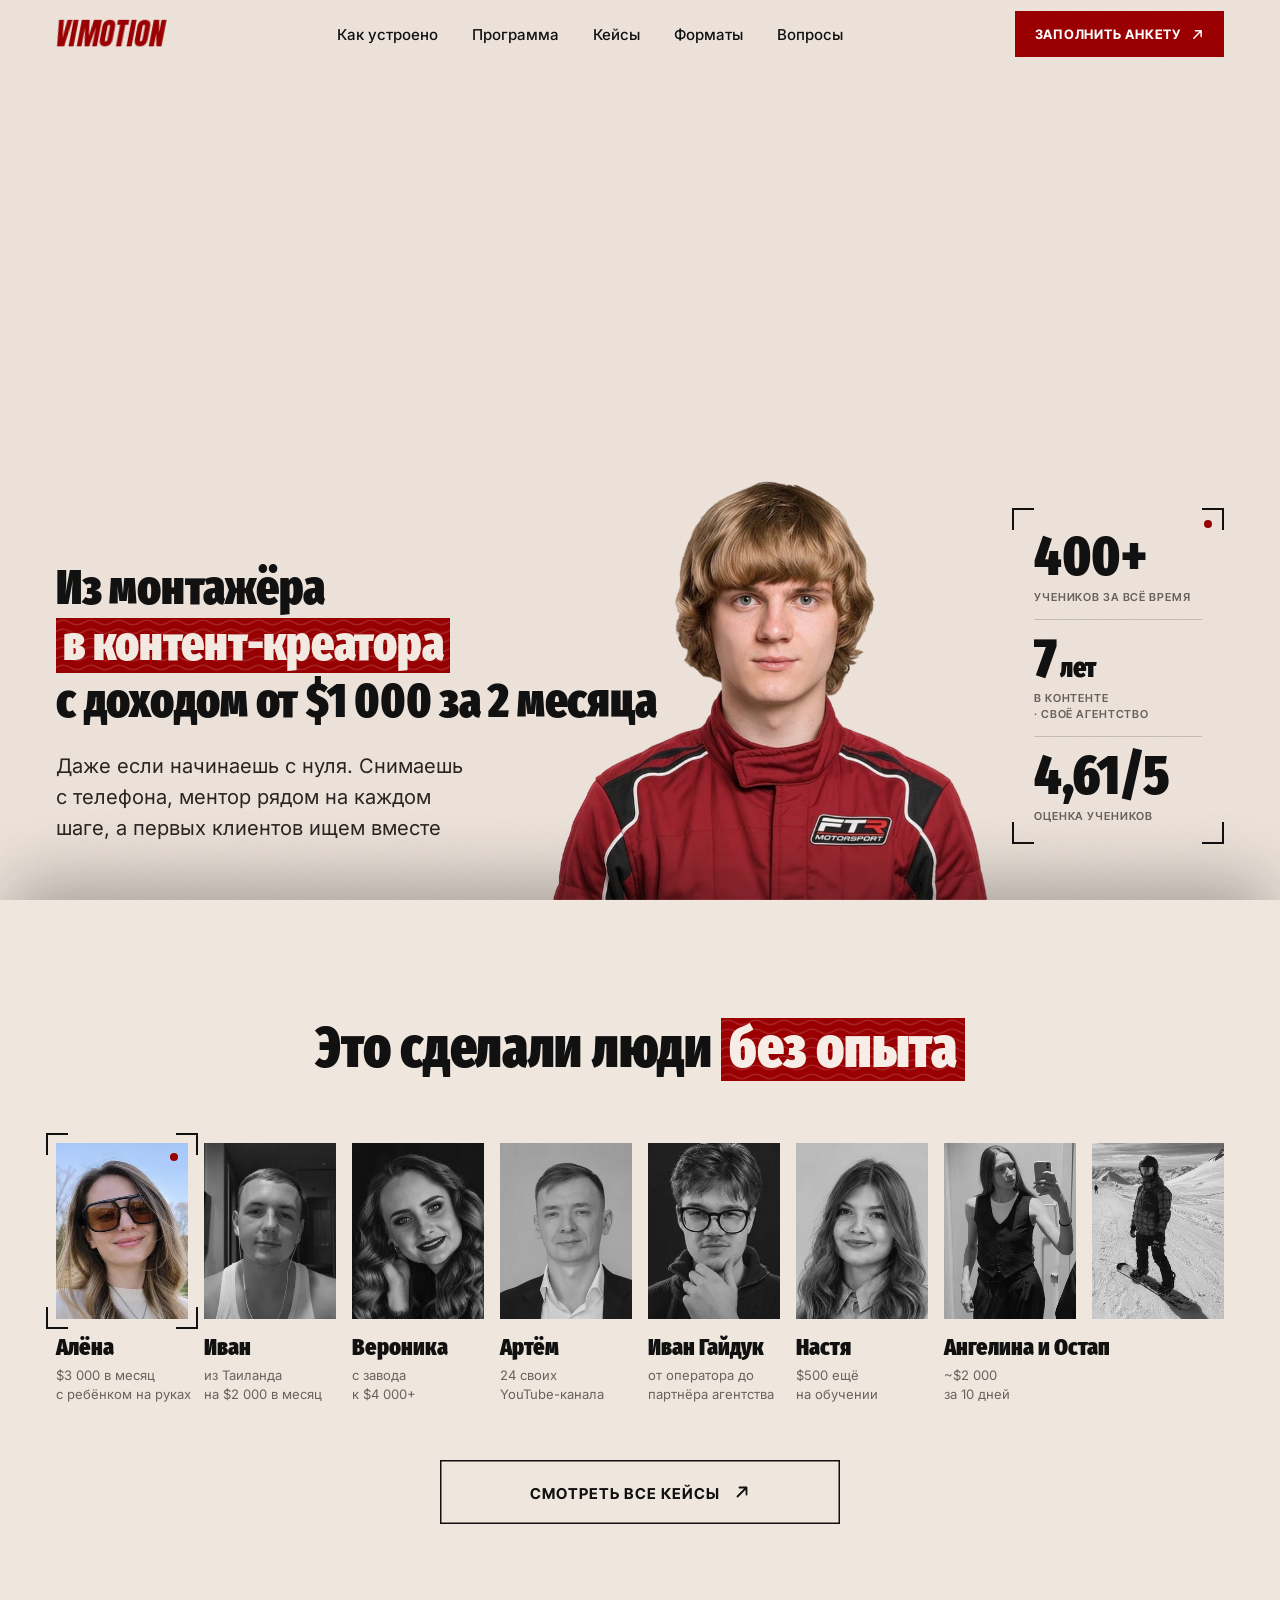
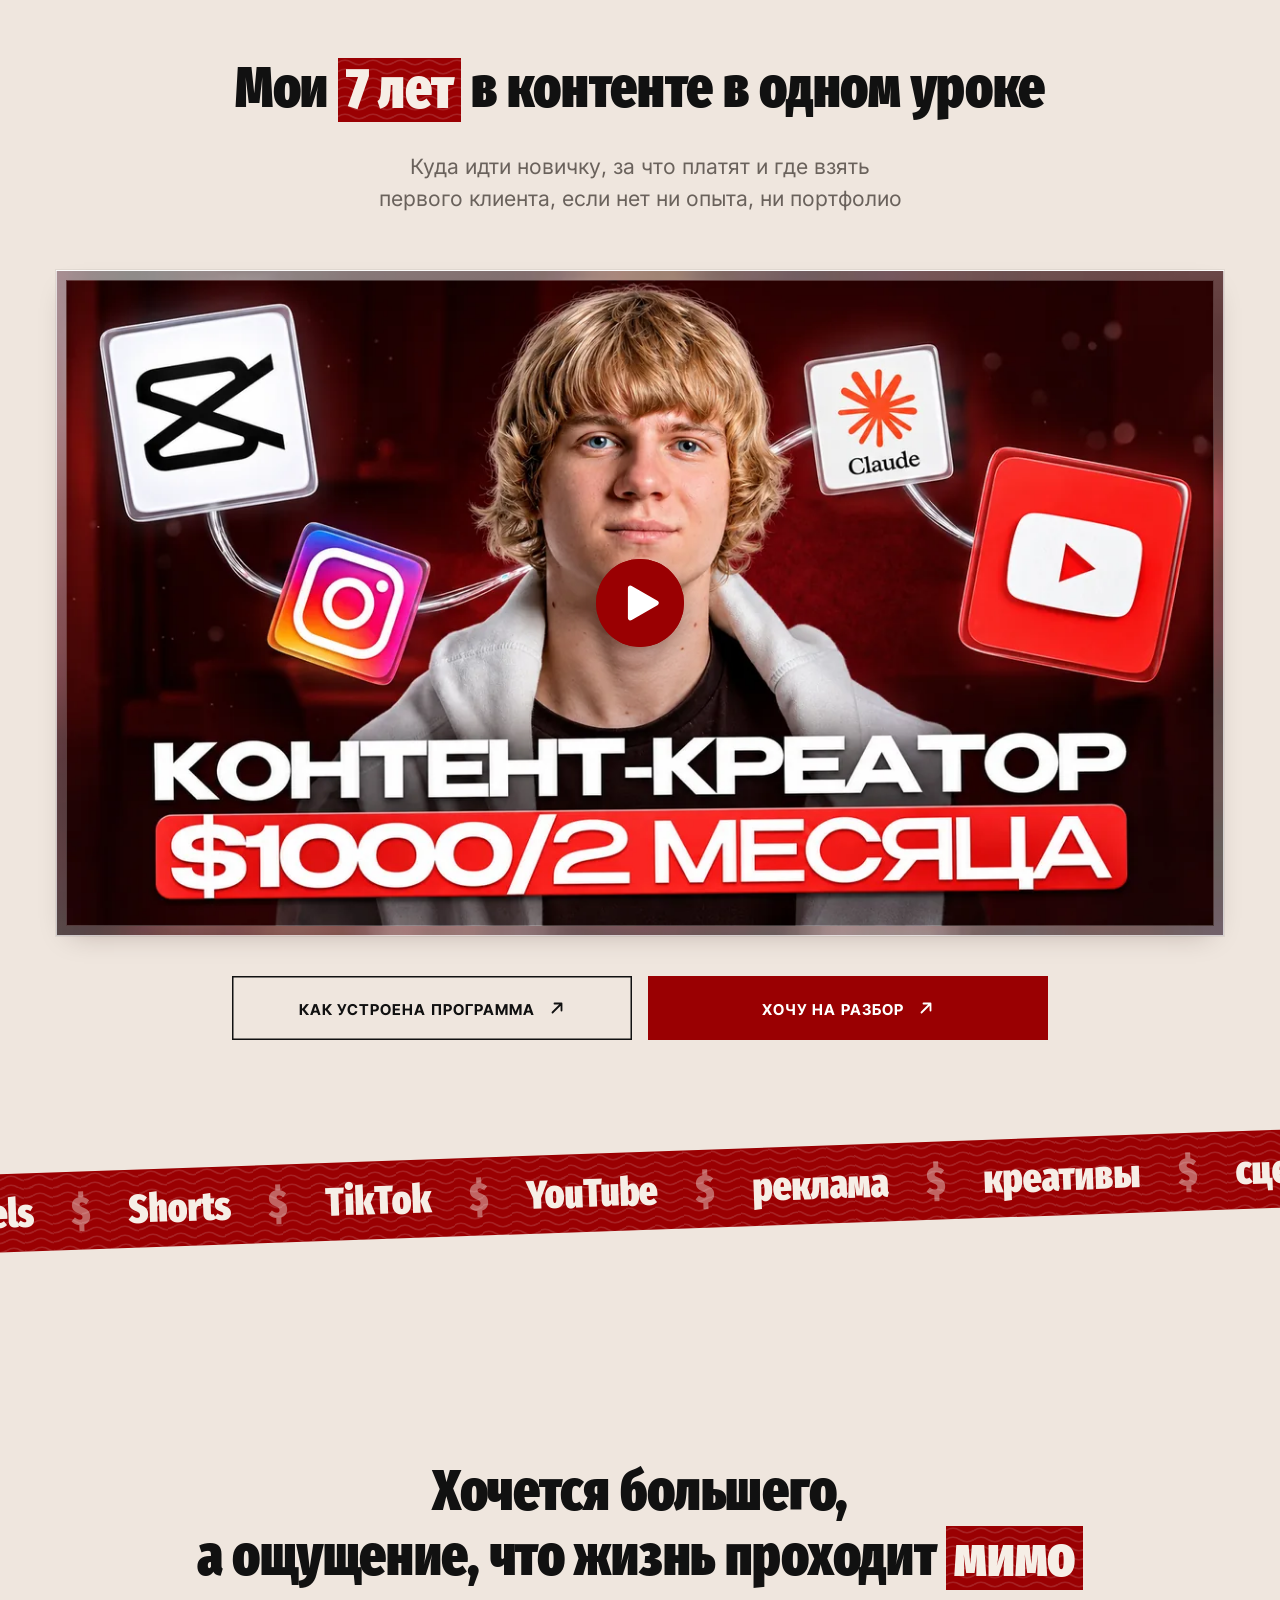
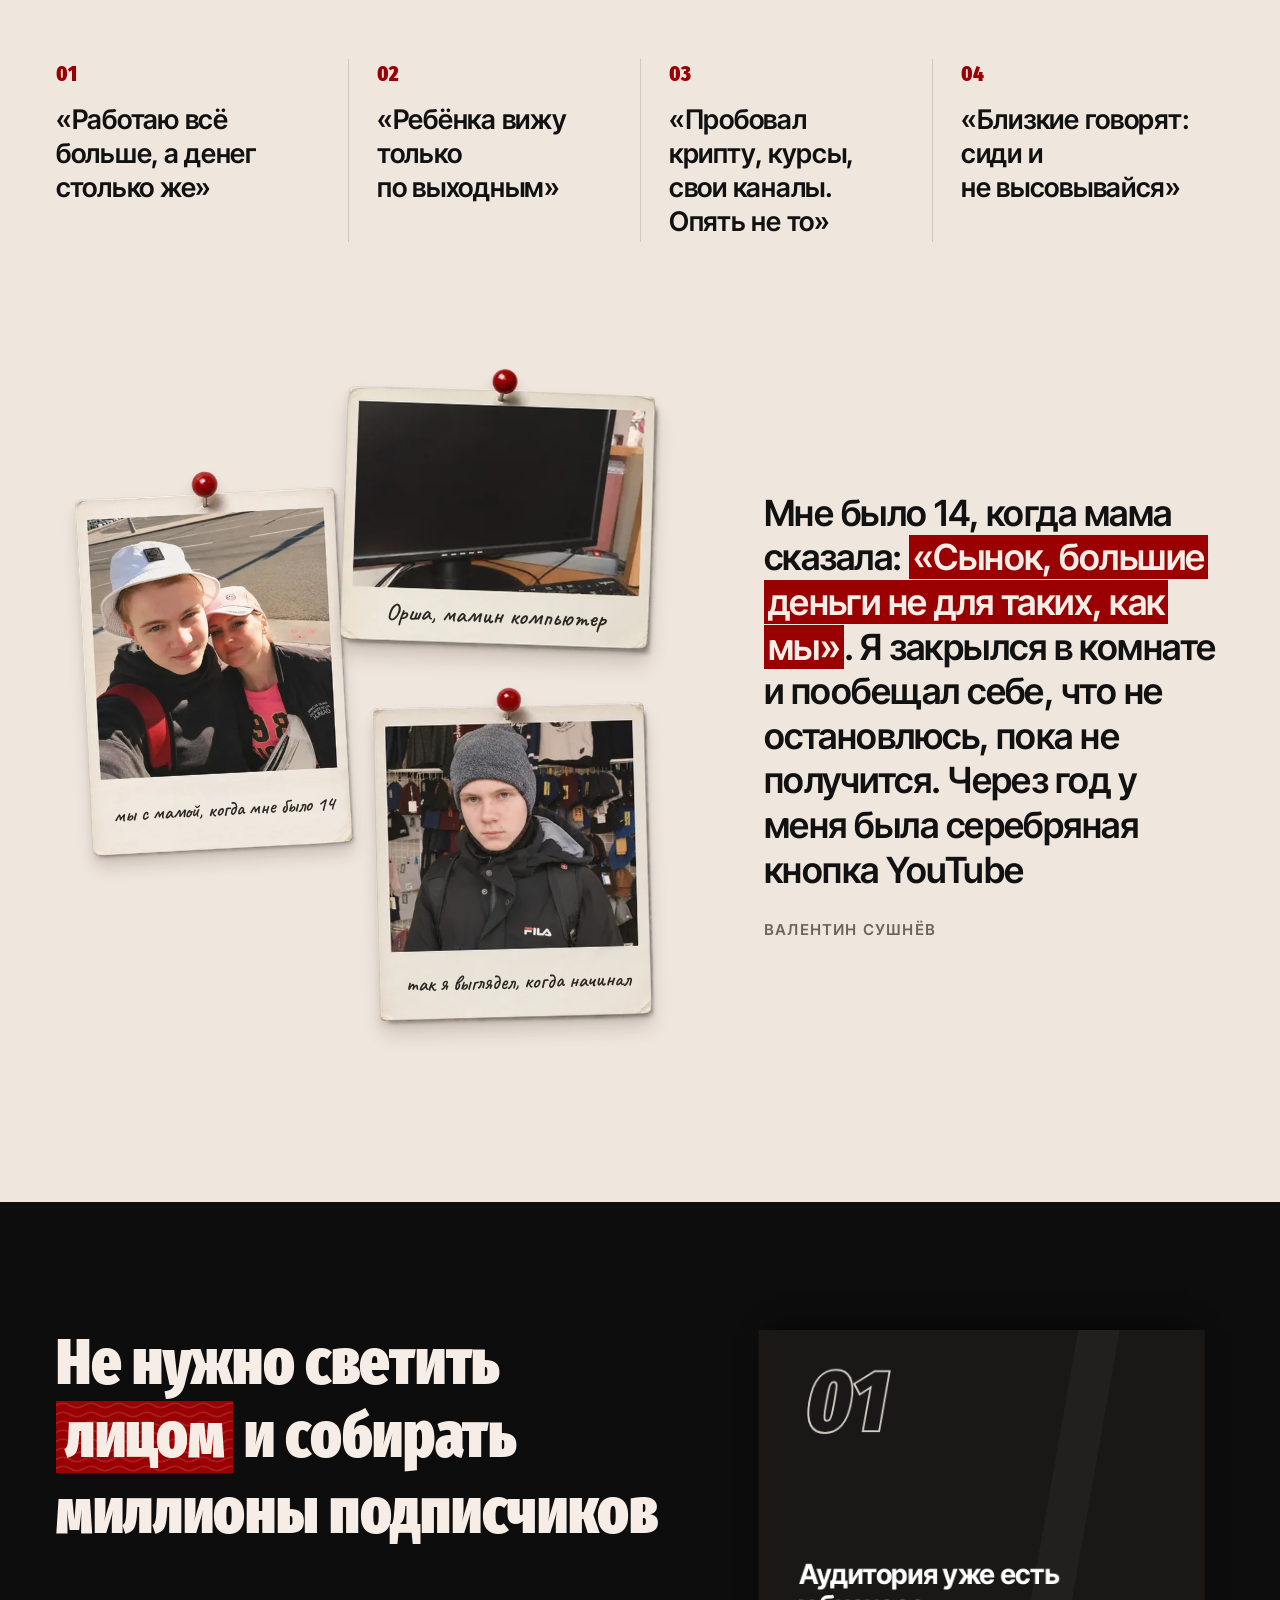
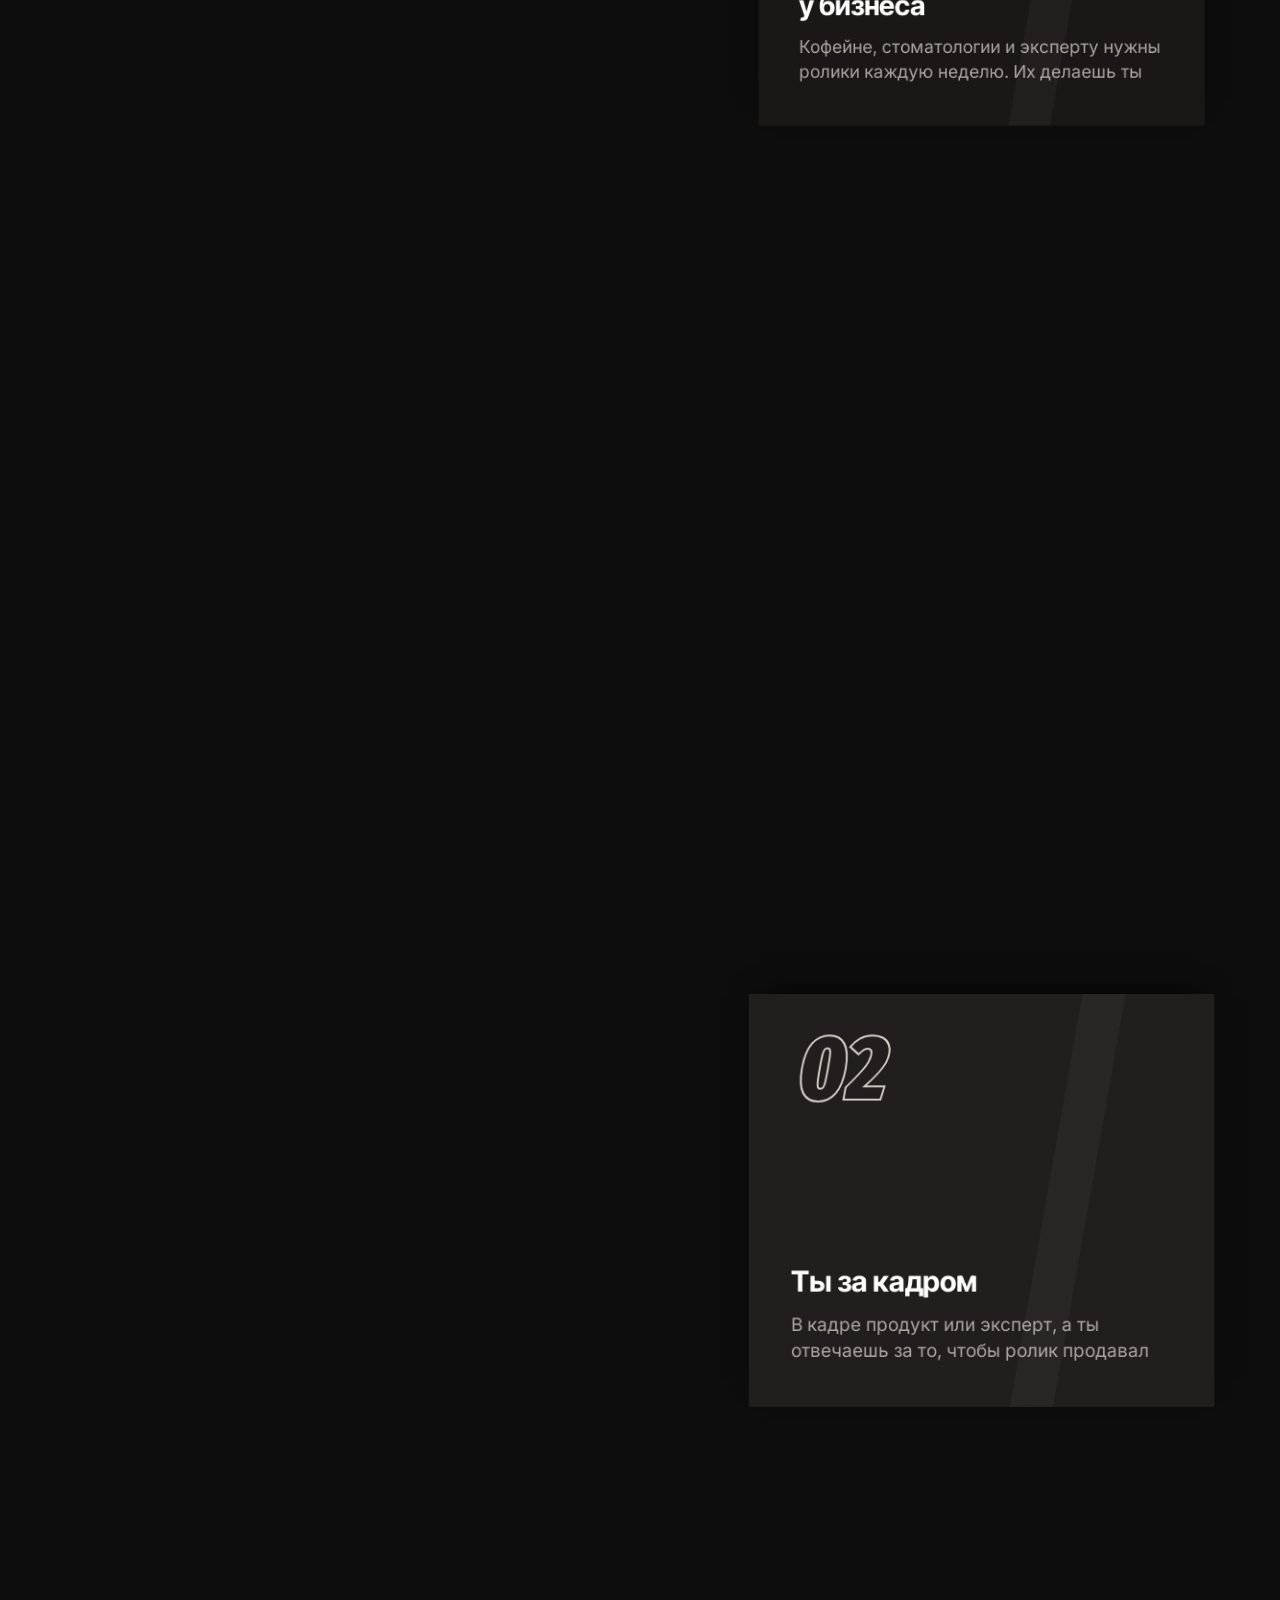
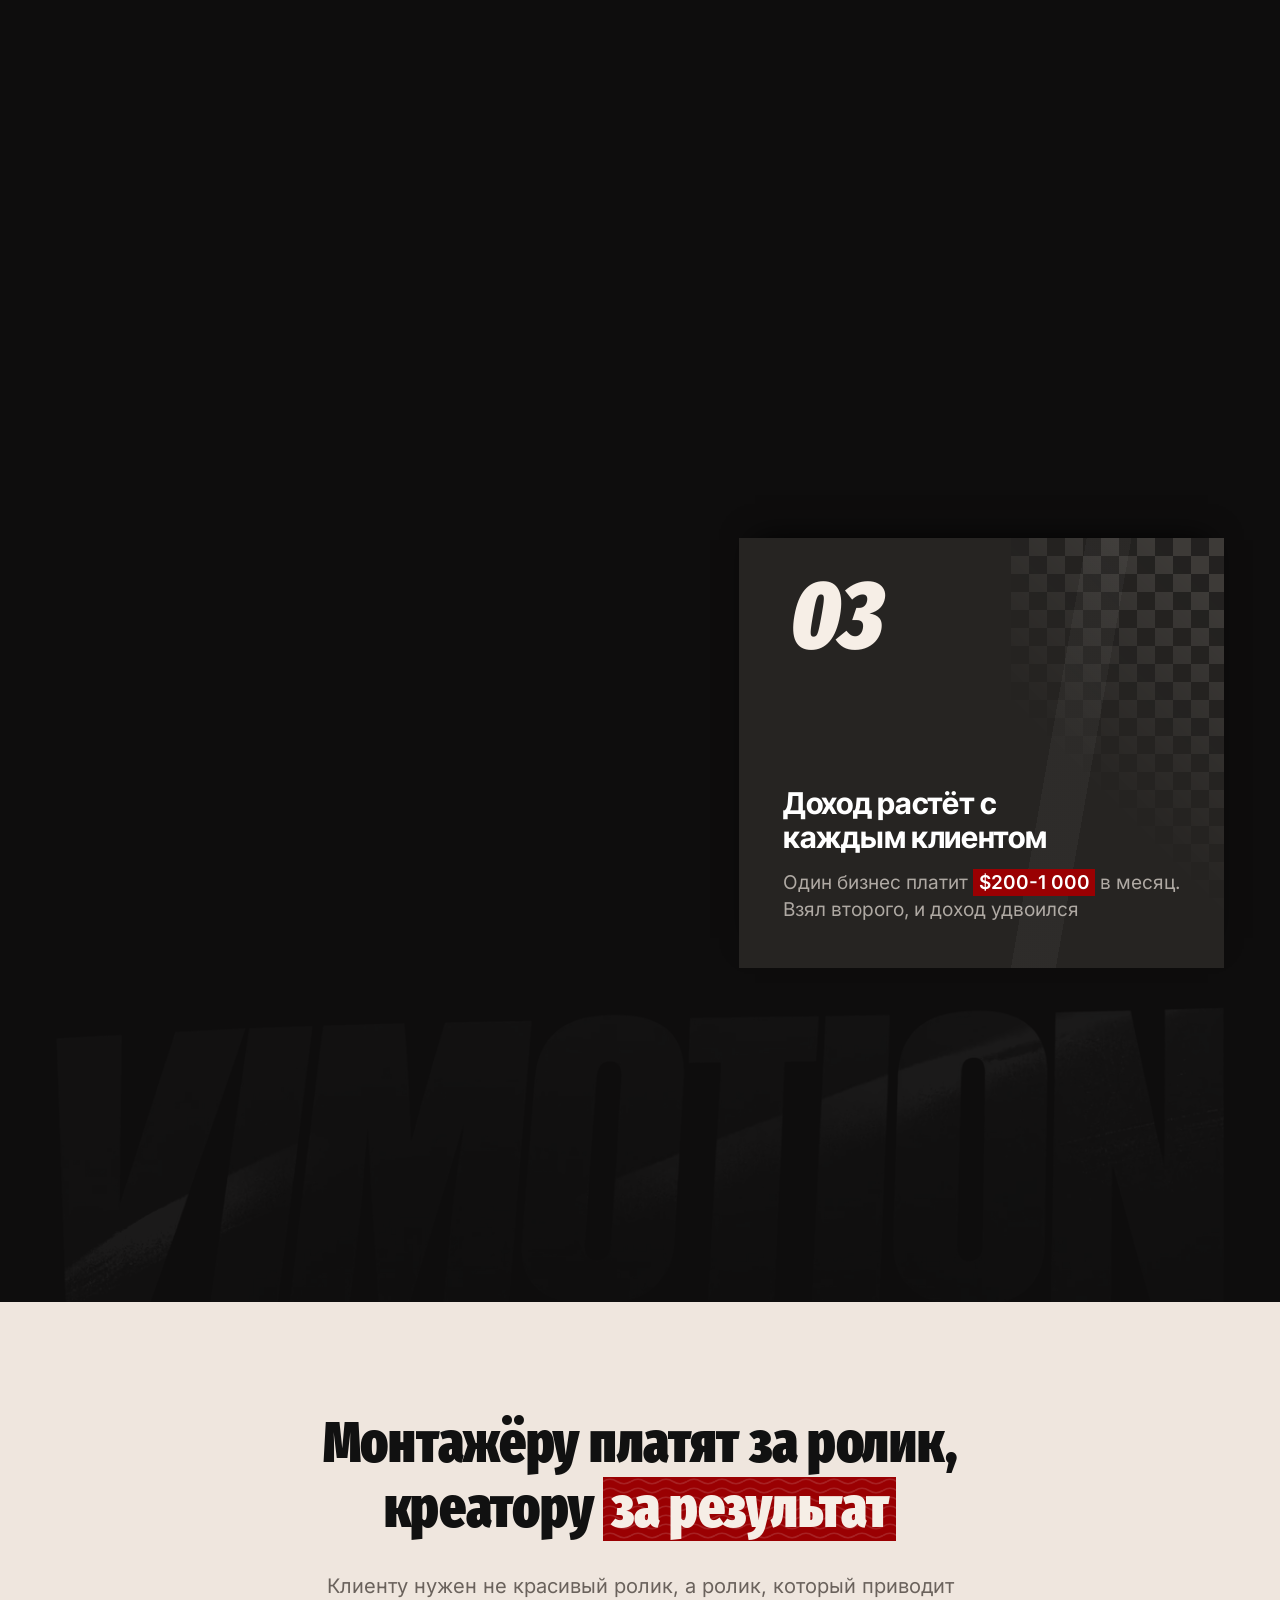
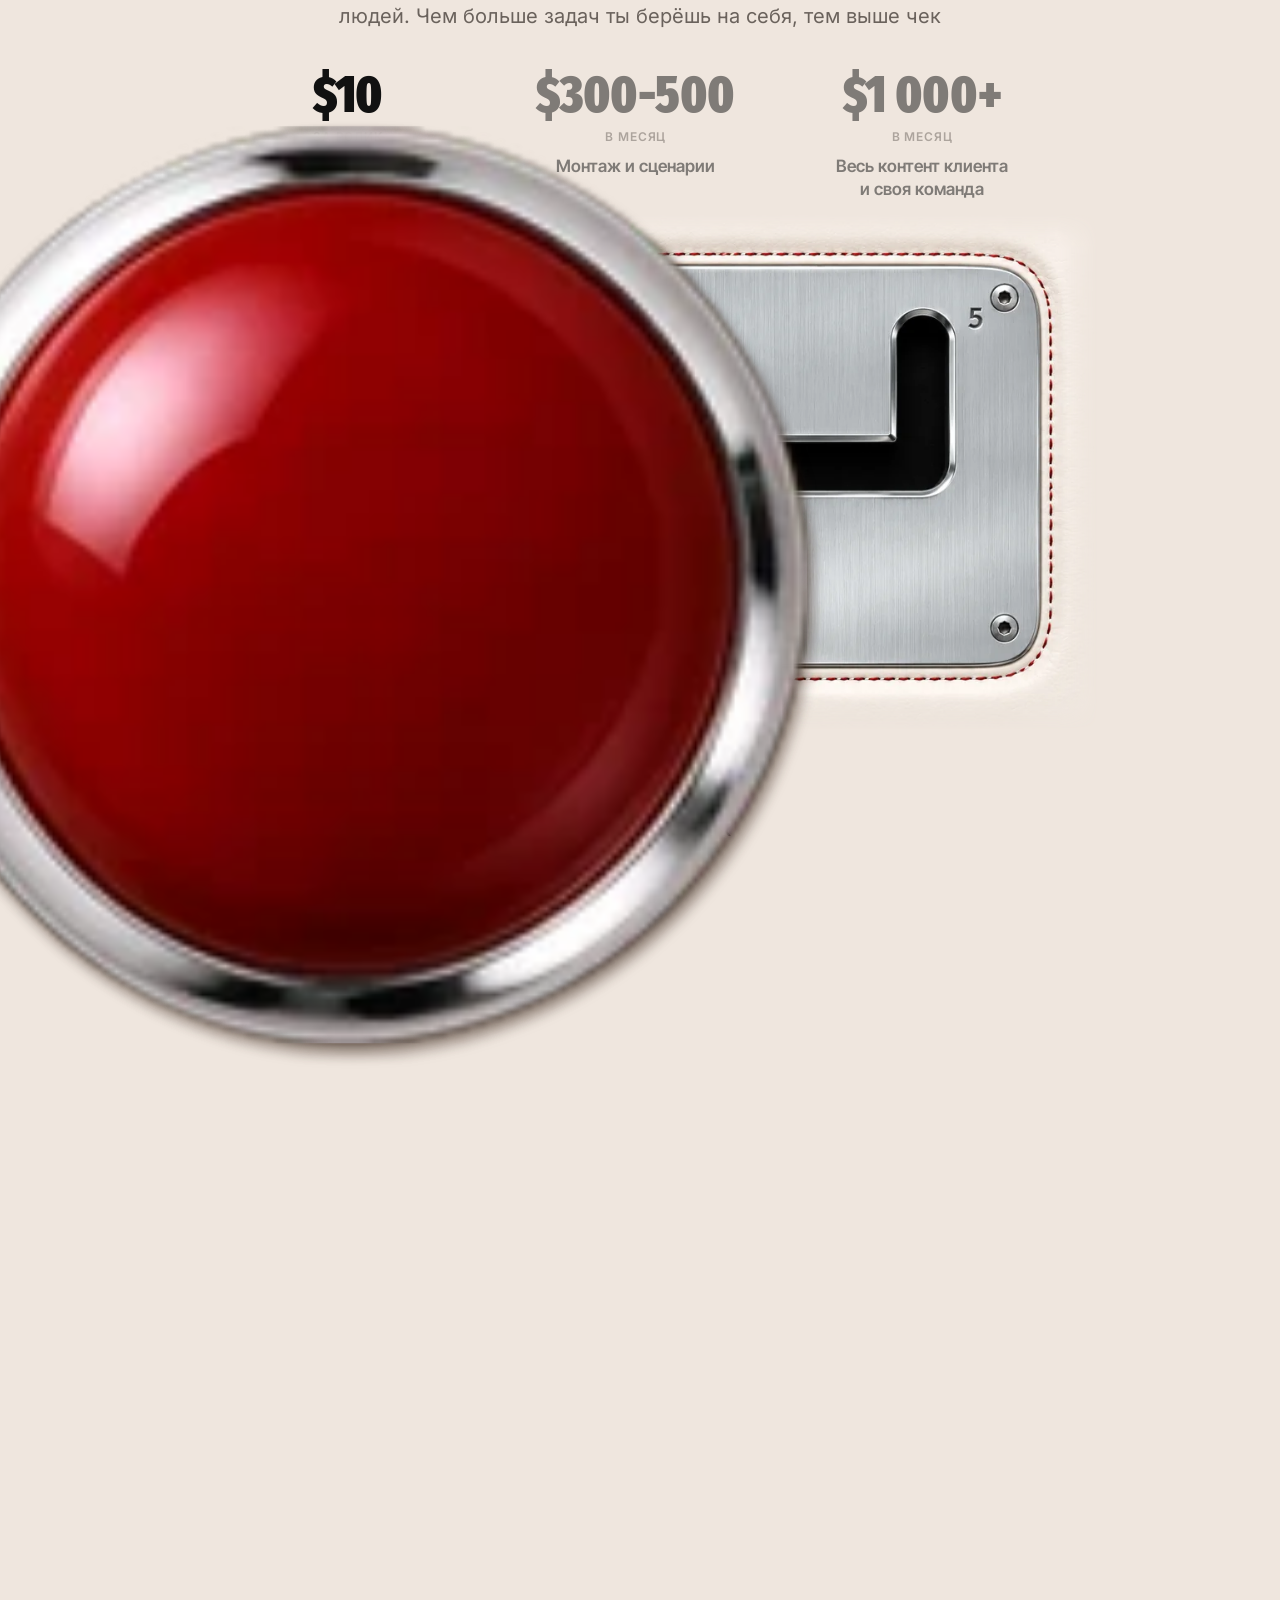
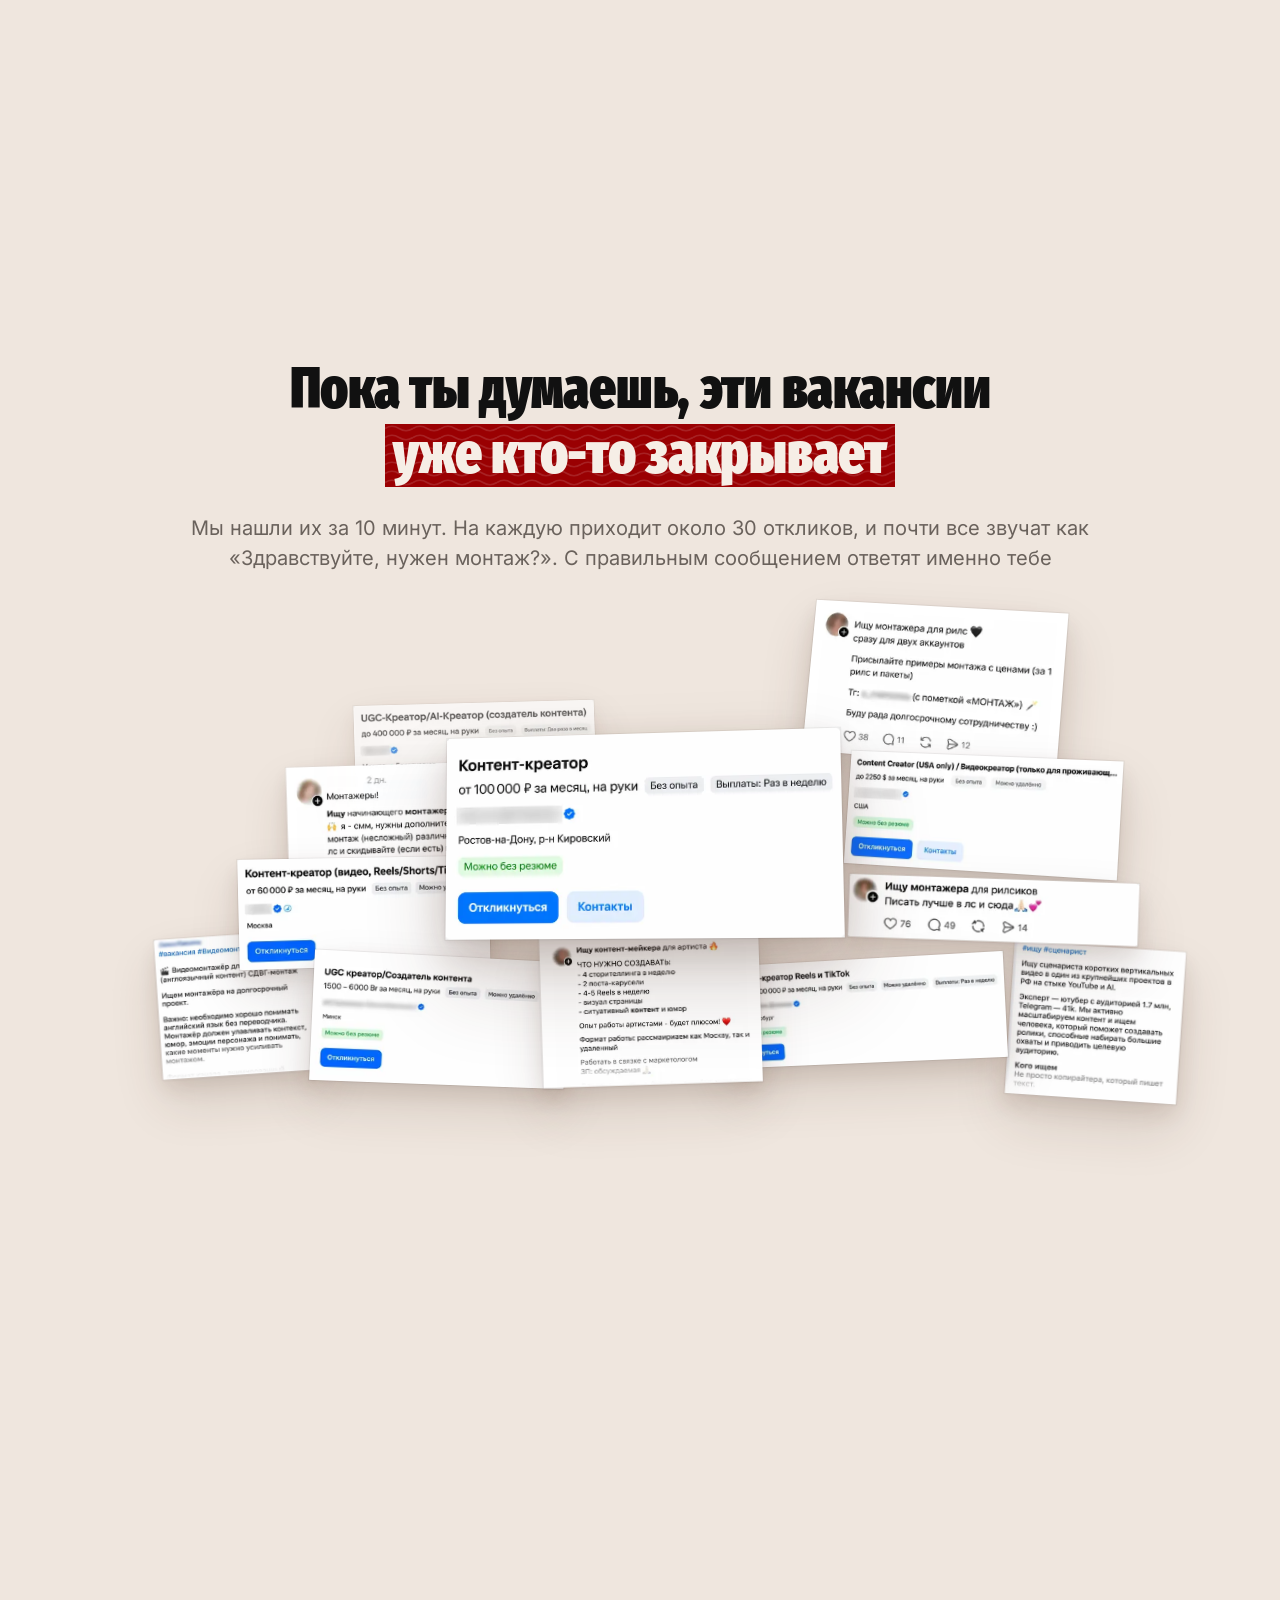
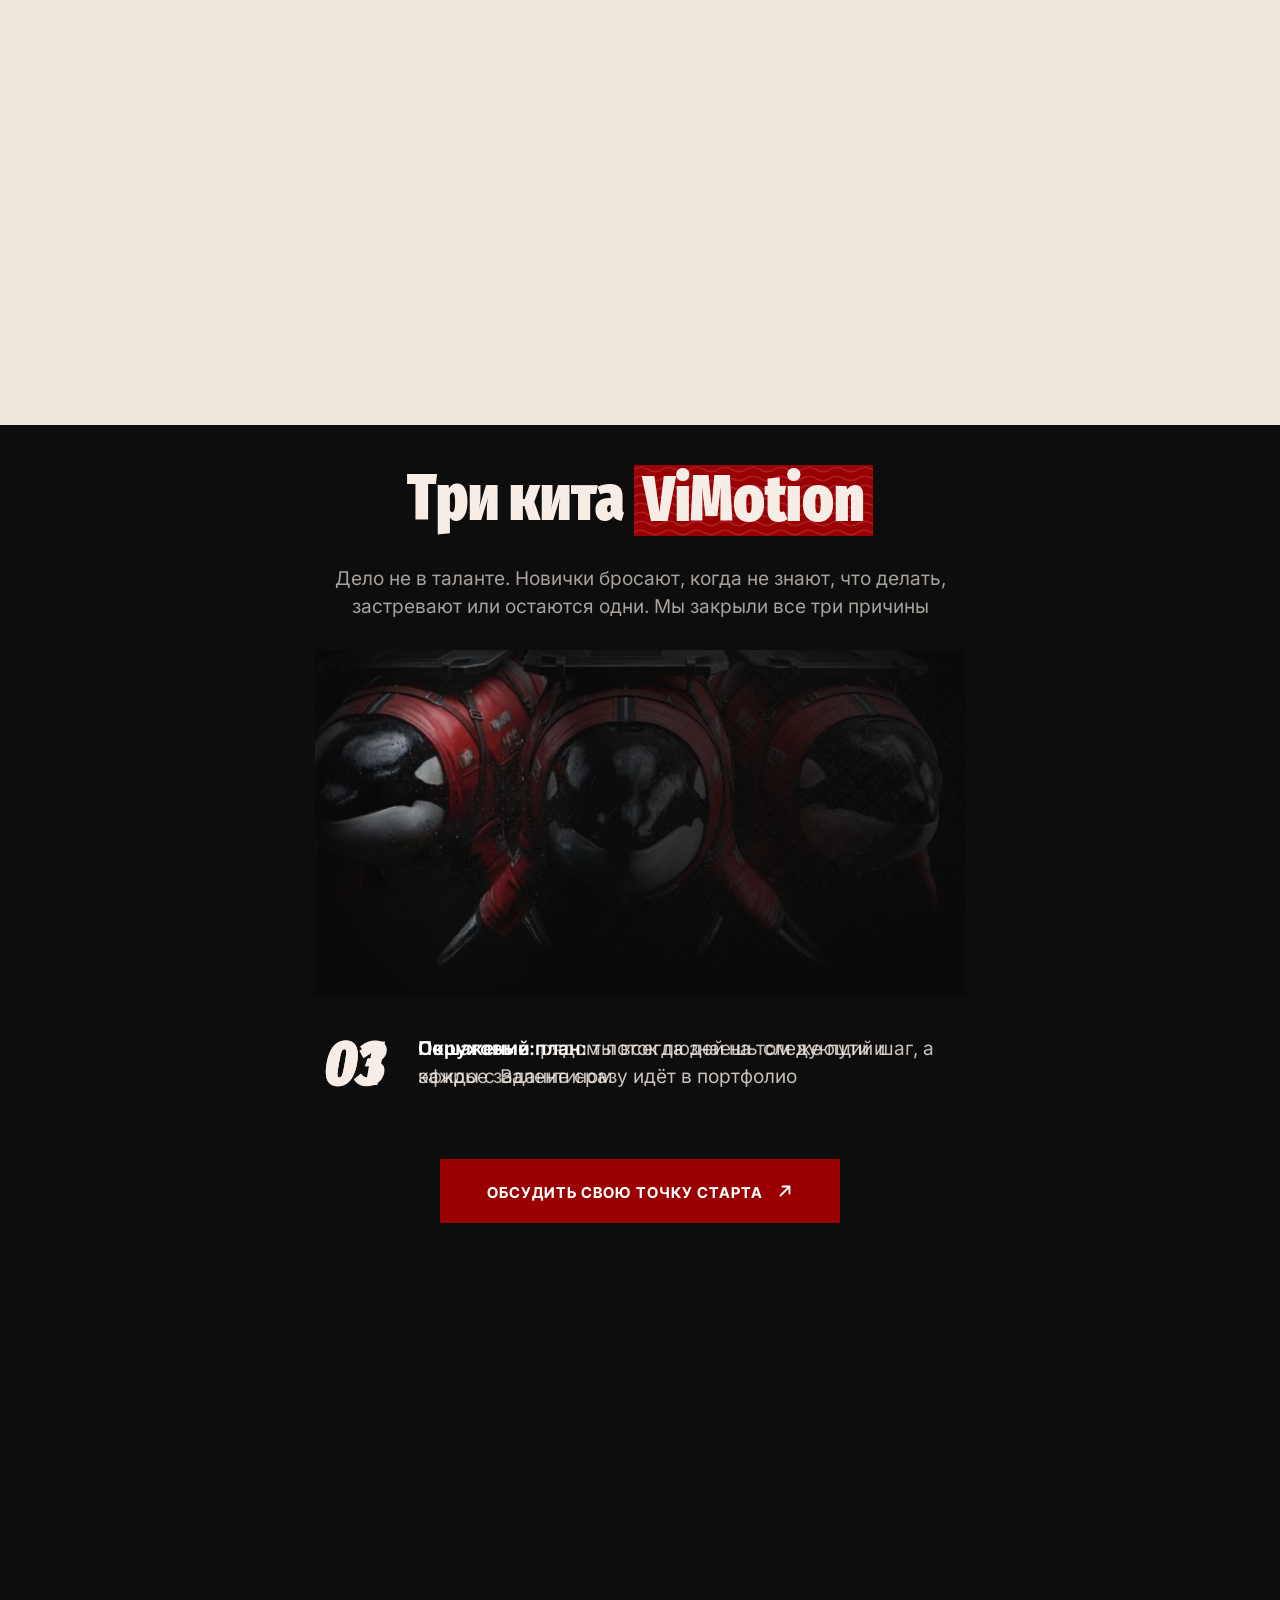
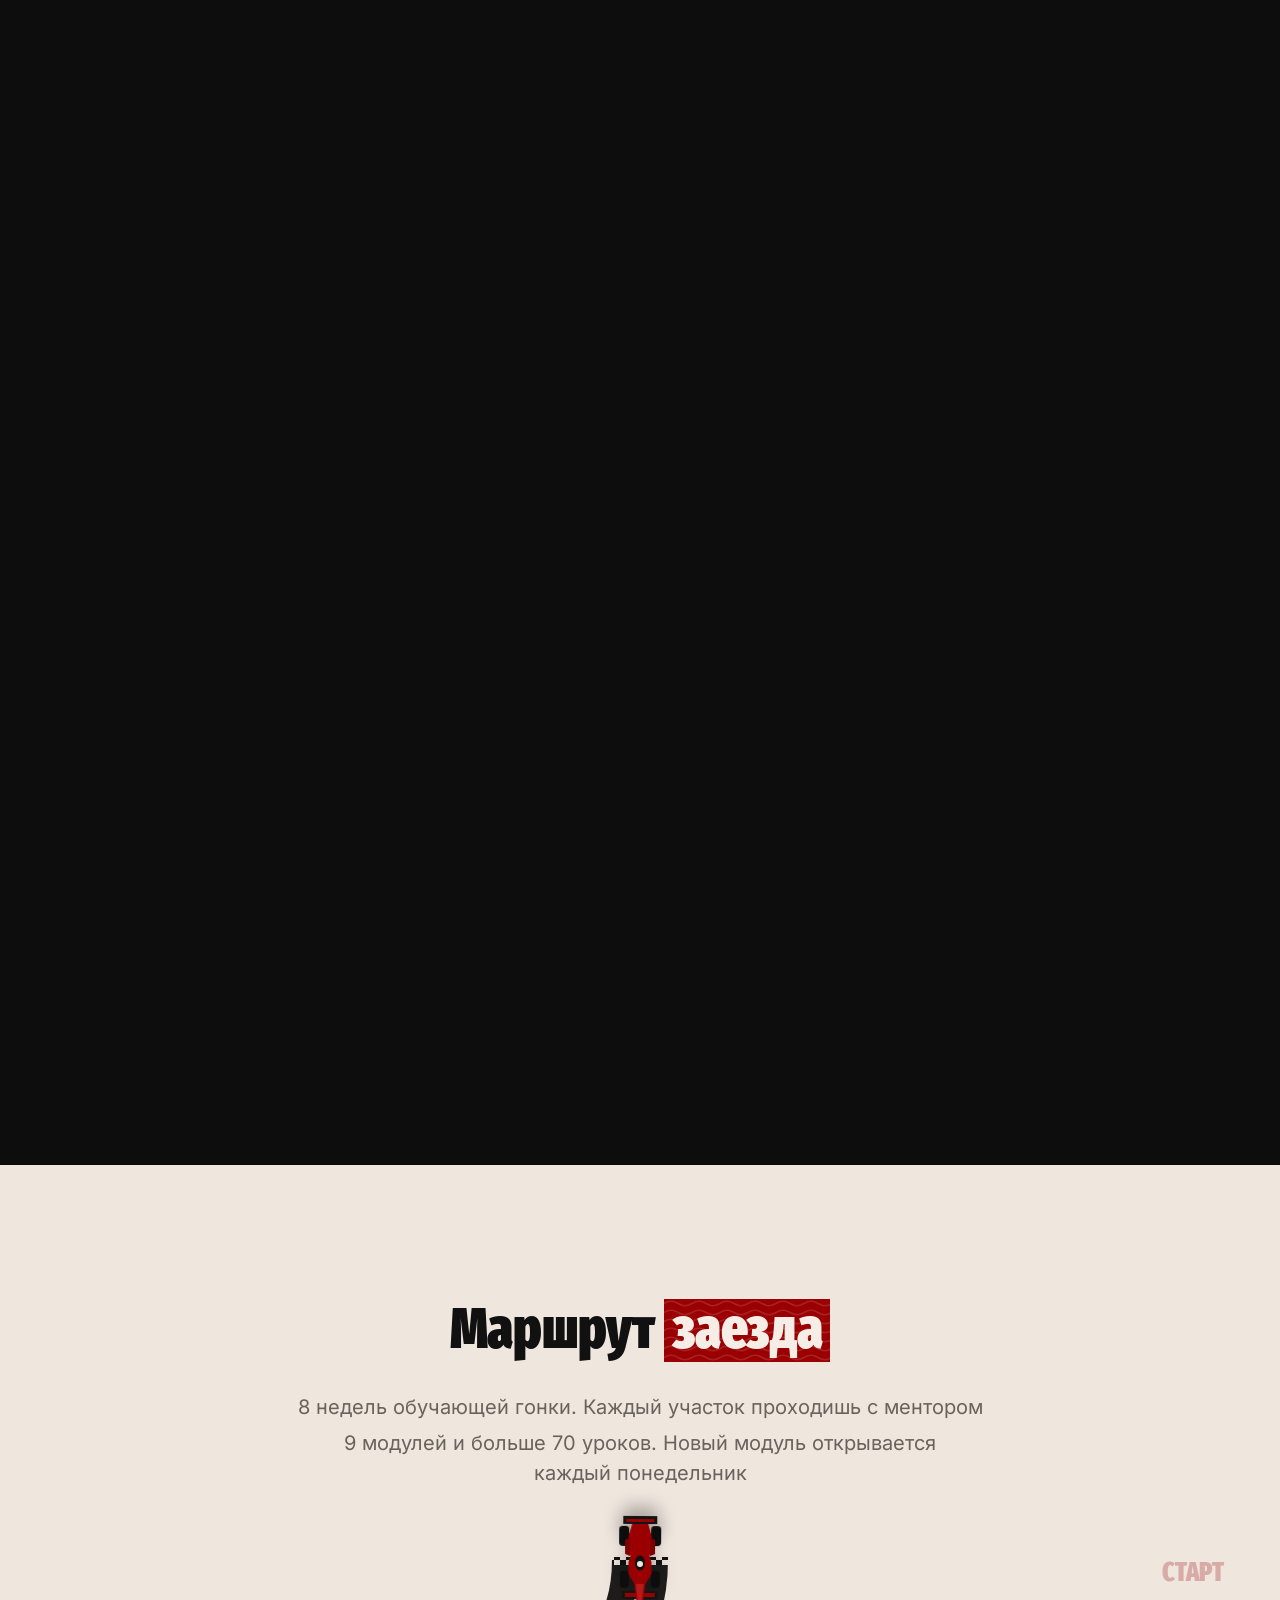
==== commit b90e3d4a: "Fix ViMotion landing layout and scroll across viewports" ====
--- a/site/index.html
+++ b/site/index.html
@@ -34,8 +34,8 @@
 <link rel="preload" href="fonts/inter-tight-latin-700-normal.woff2" as="font" type="font/woff2" crossorigin>
 <link rel="preload" as="image" type="image/webp" href="img/wordmark.webp" imagesrcset="img/wordmark-800.webp?v=20261117z6 800w, img/wordmark-1100.webp?v=20261117z6 1100w, img/wordmark.webp 1600w" imagesizes="(max-width:720px) calc(100vw - 32px), (max-width:1180px) calc(100vw - 64px), calc(100vw - 112px)">
 <link rel="preload" as="image" type="image/webp" href="img/valentin-poster.webp?v=20261117z3" imagesrcset="img/valentin-poster-744.webp?v=20261117z6 744w, img/valentin-poster.webp?v=20261117z3 1104w" imagesizes="(max-width:720px) 96vw, (max-width:1180px) 52vw, 48vw" fetchpriority="high">
-<link rel="stylesheet" href="styles/site.css?v=eef8df3b">
-<script src="scripts/site.js?v=eef8df3b" defer></script>
+<link rel="stylesheet" href="styles/site.css?v=b62234c7">
+<script src="scripts/site.js?v=b62234c7" defer></script>
 </head>
 <body>
 
@@ -229,8 +229,12 @@
         <h2 class="h2 wh-h" id="wh-h">Три кита <span class="hl">ViMotion</span></h2>
         <p class="wh-sub">Дело не в таланте. Новички бросают, когда не знают, что делать, застревают или остаются одни. Мы закрыли все три причины</p>
         <div class="wh-pic">
-          <div class="wh-img"><img src="img/whales/whales-1100.webp?v=20261121a" srcset="img/whales/whales-760.webp?v=20261120k 760w, img/whales/whales-1100.webp?v=20261120k 1100w" sizes="(max-width:1100px) 100vw, 1000px" width="1100" height="585" alt="Три кита ViMotion в красных гоночных комбинезонах" loading="lazy" decoding="async"></div>
-          <div class="wh-hit" aria-hidden="true"><i data-k="0"></i><i data-k="1"></i><i data-k="2"></i></div>
+          <div class="wh-img"><img src="img/whales/whales-1100.webp?v=20261121a" srcset="img/whales/whales-760.webp?v=20261120k 760w, img/whales/whales-1100.webp?v=20261120k 1100w" sizes="(min-width:560px) and (max-height:660px) 360px, min(100vw, 760px)" width="1100" height="585" alt="Три кита ViMotion в красных гоночных комбинезонах" loading="lazy" decoding="async"></div>
+          <div class="wh-hit" role="group" aria-label="Три кита ViMotion">
+            <button type="button" aria-label="Пошаговый план"></button>
+            <button type="button" aria-label="Сопровождение"></button>
+            <button type="button" aria-label="Окружение"></button>
+          </div>
         </div>
         <ol class="wh-list">
           <li class="wh-it"><span class="wh-n" aria-hidden="true">01</span><p><strong>Пошаговый план:</strong> ты всегда знаешь следующий шаг, а каждое задание сразу идёт в портфолио</p></li>
@@ -248,7 +252,7 @@
   <div class="rt-in">
     <div class="rt-head">
       <h2 class="h2 rt-h" id="rt-h">Маршрут <span class="hl">заезда</span></h2>
-      <p class="rt-sub">Не 7 лет, как у меня, а 8 недель. Каждый участок проходишь с ментором</p>
+      <p class="rt-sub">8 недель обучающей гонки. Каждый участок проходишь с ментором</p>
       <p class="rt-sub rt-sub2">9 модулей и больше 70 уроков. Новый модуль открывается каждый понедельник</p>
     </div>
     <div class="rt-trk">
@@ -516,7 +520,7 @@
       <div class="faq-fig"><img src="img/valentin-poster-744.webp?v=20261117z6" srcset="img/valentin-poster-744.webp?v=20261117z6 744w, img/valentin-poster.webp?v=20261117z3 1104w" sizes="(max-width:720px) 84vw, 400px" width="1104" height="1024" alt="Валентин" loading="lazy" decoding="async"></div>
       <div class="faq-pl">
         <h2 class="h2 faq-h" id="faq-h">Остались <span class="hl">вопросы?</span></h2>
-        <a class="btn" href="https://t.me/way_toyoutube"><span class="bt">Написать в Telegram</span><svg viewBox="0 0 16 16" fill="none" stroke="currentColor" stroke-width="1.8" stroke-linecap="round" stroke-linejoin="round" aria-hidden="true"><path d="M3.5 12.5l9-9M5.5 3.5h7v7"/></svg></a>
+        <a class="btn" href="https://vi-motion.pro/quiz/"><span class="bt">Заполнить анкету</span><svg viewBox="0 0 16 16" fill="none" stroke="currentColor" stroke-width="1.8" stroke-linecap="round" stroke-linejoin="round" aria-hidden="true"><path d="M3.5 12.5l9-9M5.5 3.5h7v7"/></svg></a>
       </div>
     </div>
     <ul class="faq-list">
@@ -573,9 +577,9 @@
   <div class="ft-in">
     <div>
       <a class="ft-logo" href="./">VIMOTION</a>
-      <p class="ft-d">Менторская программа по контенту для бизнеса<br>ИП Сушнёв Валентин Андреевич · ИНН&nbsp;775189986429</p>
-    </div>
-    <nav class="ft-nav" aria-label="Документы и контакты"><a href="#">Оферта</a><a href="#">Политика данных</a><a href="cases.html">Кейсы</a><a href="#">Контакты</a><a href="https://t.me/way_toyoutube">Telegram</a><a href="#">YouTube</a><a href="#">Instagram</a></nav>
+      <p class="ft-d">Менторская программа по контенту для бизнеса<br>ИП Сушнёв Валентин Андреевич</p>
+    </div>
+    <nav class="ft-nav" aria-label="Документы и контакты"><a href="#">Оферта</a><a href="#">Политика данных</a><a href="cases.html">Кейсы</a><a href="#faq">Контакты</a><a href="https://vi-motion.pro/quiz/">Анкета</a><a href="#">YouTube</a><a href="#">Instagram</a></nav>
   </div>
   <div class="ft-wm" aria-hidden="true"></div>
 </footer>
--- a/site/styles/site.css
+++ b/site/styles/site.css
@@ -118,9 +118,9 @@
   .burger{display:inline-flex;position:relative;z-index:2;transition:border-color .3s}
   .burger i{transition:background .3s,box-shadow .3s,transform .4s var(--ease)}
   .logo,.hdr-right{position:relative;z-index:2}
-  .nav{position:fixed;top:0;right:0;bottom:0;z-index:1;width:min(86vw,420px);display:flex;flex-direction:column;justify-content:center;gap:6px;
+  .nav{position:fixed;top:0;right:0;bottom:0;z-index:1;width:min(86vw,420px);display:flex;flex-direction:column;justify-content:flex-start;justify-content:safe center;gap:6px;
     padding:96px var(--m) 64px 32px;background:#131313;visibility:hidden;transform:translateX(100%);
-    transition:transform .55s cubic-bezier(.7,0,.3,1),visibility 0s .55s;box-shadow:-30px 0 60px -20px rgba(0,0,0,.45)}
+    overflow-y:auto;overscroll-behavior:contain;transition:transform .55s cubic-bezier(.7,0,.3,1),visibility 0s .55s;box-shadow:-30px 0 60px -20px rgba(0,0,0,.45)}
   .nav a{font:900 min(11vw,56px)/1.1 var(--cond);color:var(--on-red);padding:6px 0;opacity:0;translate:40px 0;
     transition:opacity .35s,translate .6s var(--ease)}
   .nav a::after{display:none}
@@ -142,6 +142,17 @@
 @media (max-width:720px){
   .logo{font-size:21px}
   .btn-line{height:42px;padding:0 13px;font-size:11px;gap:8px}
+}
+@media (max-width:360px){
+  .hdr{gap:8px}
+  .hdr-right{min-width:0;gap:6px}
+  .logo{font-size:20px}
+  .btn-line{min-width:0;padding-inline:10px;font-size:10px;letter-spacing:.04em;gap:6px;white-space:normal;text-align:center}
+  .burger{flex:none}
+}
+@media (max-width:1000px) and (max-height:560px){
+  .nav{padding-top:calc(var(--hb) + 12px);padding-bottom:20px}
+  .nav a{font-size:clamp(28px,8vh,44px)}
 }
 /* styles/blocks/01-hero.css */
 .hero{position:relative;min-height:max(760px,var(--vhl,100svh));overflow:hidden;background:var(--cream)}
@@ -241,7 +252,8 @@
 .hero-compact .stat-num{font-size:28px}
 .hero-compact .stat-lbl{margin-top:4px}
 /* styles/blocks/02-people.css */
-.vm-fit .hero{position:sticky;top:0}
+.vm-fit:not(.hero-scroll) .hero{position:sticky;top:0}
+.hero-scroll .hero::before{display:none}
 .hero::before{content:"";position:absolute;inset:0;z-index:31;pointer-events:none;background:#111;opacity:calc(var(--cover,0)*.5)}
 .hero-covered .hero{visibility:hidden}
 .hero~section{position:relative;z-index:40;background:var(--cream)}
@@ -480,7 +492,7 @@
   .nob-c:nth-child(3)::after{background-size:24px 24px}
 }
 @media (max-width:860px) and (min-width:600px){.hero~.nob{--ch:300px}}
-@media (prefers-reduced-motion:reduce){
+@media (max-height:700px),(prefers-reduced-motion:reduce){
   .nob-h.h2{position:static}
   .nob-st{gap:16px}
   .nob-c{position:relative;top:auto;height:auto;min-height:var(--ch);transform:none!important}
@@ -492,9 +504,12 @@
 .gb-h span{display:block}
 .gb-h .hl{display:inline-block}
 .gb-sub{max-width:700px;margin:24px auto 0;text-align:center;font:400 20px/1.5 var(--text);color:var(--muted);text-wrap:balance}
-.gb-run{position:relative;height:calc(var(--vhl,100vh)*3.8);margin-top:24px}
-.gb-stage{position:sticky;top:var(--hb);height:var(--vhs);display:grid;place-items:center}
-.gb-board{--pw:min(1000px,100%,calc((var(--vhs) - 300px)*1.7768));--row:150px;position:relative;width:var(--pw);padding:var(--row) 0}
+.gb-run{position:relative;margin-top:24px}
+.gb-stage{display:grid;place-items:center}
+.gb.pin .gb-run{height:calc(var(--vhl,100vh)*3.8)}
+.gb.pin .gb-stage{position:sticky;top:var(--hb);height:var(--vhs)}
+.gb-board{--row:150px;position:relative;width:min(1000px,100%);padding:var(--row) 0}
+.gb.pin .gb-board{width:min(1000px,100%,calc((var(--vhs) - 2*var(--row) - 16px)*1.7768))}
 .gb-plate{position:relative;width:100%;aspect-ratio:1672/941}
 .gb-gate{width:100%;height:100%;
   -webkit-mask:linear-gradient(90deg,transparent,#000 4.5%,#000 95.5%,transparent),linear-gradient(transparent,#000 7%,#000 93%,transparent);
@@ -522,8 +537,8 @@
 .gb-p{margin-top:10px;font:600 12px/1 var(--text);letter-spacing:.08em;text-transform:uppercase;color:var(--muted)}
 .gb-d{margin-top:12px;font:600 17px/1.35 var(--display);color:var(--ink);text-wrap:balance}
 .gb-l:nth-child(5) .gb-a{color:var(--red)}
-.gb.js .gb-l{opacity:.28}
-.gb.js .gb-l.on{opacity:1}
+.gb.pin .gb-l{opacity:.5}
+.gb.pin .gb-l.on{opacity:1}
 .gb.js .gb-l:nth-child(5) .gb-a{color:var(--ink)}
 .gb.js .gb-l.cur .gb-a{color:var(--red)}
 @media (max-width:1180px){
@@ -534,20 +549,19 @@
   .gb{padding-top:72px}
   .gb-h span{display:inline}
   .gb-sub{font-size:16px;margin-top:18px}
-  .gb-run{height:calc(var(--vhl,100vh)*3.2);margin-top:8px}
-  .gb-board{--pw:100%;padding:0;display:flex;flex-direction:column;gap:22px}
-  .gb-plate{order:-1;margin:0 calc(var(--m)*-1);width:calc(100% + var(--m)*2)}
+  .gb-run{margin-top:8px}
+  .gb.pin .gb-run{height:calc(var(--vhl,100vh)*3.2)}
+  .gb-board,.gb.pin .gb-board{width:min(100%,540px);padding:0;display:flex;flex-direction:column;gap:22px}
+  .gb-plate{order:-1}
   .gb-lv{display:grid;gap:14px}
   .gb-l{position:static;width:auto;height:auto;transform:none;text-align:left;padding:0!important;
-    display:grid;grid-template-columns:142px 1fr;column-gap:14px;align-items:baseline}
+    display:grid;grid-template-columns:min(36vw,142px) minmax(0,1fr);column-gap:14px;align-items:baseline}
   .gb-a{font-size:31px}
   .gb-p{grid-column:1;margin-top:5px;font-size:10px}
   .gb-d{grid-column:2;grid-row:1/3;margin:0;font-size:15px;text-wrap:pretty}
 }
 @media (prefers-reduced-motion:reduce){
-  .gb-run{height:auto;margin-top:56px}
-  .gb-stage{position:static;height:auto}
-  .gb-board{--pw:min(1000px,100%)}
+  .gb-run{margin-top:56px}
 }
 .gb{padding-bottom:40px}
 @media (prefers-reduced-motion:reduce){.gb{padding-bottom:128px}}
@@ -587,13 +601,18 @@
   .vc-c img{border-radius:0}
   .vc-main img{border-radius:0}
 }
-@media (prefers-reduced-motion:reduce){
+@media (max-height:640px),(prefers-reduced-motion:reduce){
   .vc-run{height:auto}
   .vc-stage{position:static;height:auto;padding:112px 0 72px}
   .vc-area{container-type:inline-size;margin-top:40px}
   .vc-board{width:min(1328px,100%)}
   .vc-board{transform:none}
 }
+@media (max-height:640px){
+  .vc-stage{padding:64px 0 56px}
+  .vc-board{max-width:760px}
+}
+@media (max-width:720px) and (max-height:640px){.vc-board{max-width:440px}}
 /* styles/blocks/08-whales.css */
 .hero~.wh{background:#0e0d0d;color:var(--on-red);overflow:clip}
 .wh-run{position:relative}
@@ -601,8 +620,7 @@
 .wh-in{max-width:1000px;margin:0 auto;display:flex;flex-direction:column;align-items:center;text-align:center}
 .wh-h.h2{color:var(--on-red);font-size:min(5vw,72px)}
 .wh-sub{margin-top:22px;max-width:34em;font:400 19px/1.5 var(--text);color:rgba(246,238,230,.66);text-wrap:pretty}
-.wh-pic{position:relative;width:100%;margin-top:28px}
-@media (min-width:721px){.wh-pic{width:min(100%,max(520px,calc((var(--vhs) - 520px)*1.88)))}}
+.wh-pic{position:relative;width:min(100%,var(--wh-width,760px));margin-top:28px}
 .wh-img{position:relative;aspect-ratio:1100/585;overflow:hidden}
 .wh-img img{width:100%;height:100%}
 .wh-img::after{content:"";position:absolute;top:0;bottom:0;left:-100%;width:300%;pointer-events:none;opacity:0;transition:opacity .6s;
@@ -611,15 +629,16 @@
 .wh.js .wh-img::after{opacity:1}
 .wh-hit{display:none}
 .wh.js .wh-hit{display:grid;grid-template-columns:32% 32% 1fr;position:absolute;inset:0}
-.wh-hit i{cursor:pointer}
+.wh-hit button{border:0;background:transparent;cursor:pointer}
+.wh-hit button:focus-visible{outline:2px solid var(--on-red);outline-offset:-4px}
 .wh-list{list-style:none;width:100%;max-width:640px;margin-top:8px;text-align:left}
 .wh-it{display:grid;grid-template-columns:84px 1fr;gap:14px;align-items:center;padding:16px 0}
 .wh-n{display:block;font:900 64px/.9 var(--cond);color:var(--on-red);transform:skewX(-10deg);transform-origin:left bottom}
 .wh-it p{font:400 19px/1.5 var(--text);color:rgba(246,238,230,.8);text-wrap:pretty}
 .wh-it strong{color:#fff;font-weight:600}
 .wh.js .wh-list{display:grid;min-height:120px;align-items:center}
-.wh.js .wh-it{grid-area:1/1;opacity:0;transform:translateY(14px);pointer-events:none;transition:opacity .45s,transform .6s var(--ease)}
-.wh.js .wh-it.on{opacity:1;transform:none;pointer-events:auto;transition-delay:.12s}
+.wh.js .wh-it{grid-area:1/1;opacity:0;visibility:hidden;transform:translateY(14px);transition:opacity .45s,transform .6s var(--ease),visibility 0s .45s}
+.wh.js .wh-it.on{opacity:1;visibility:visible;transform:none;transition-delay:.12s,.12s,0s}
 .wh-btn{margin-top:36px}
 .wh.pin .wh-run{height:calc(var(--vhl,100vh)*2.6)}
 .wh.pin .wh-stage{position:sticky;top:var(--hb);height:var(--vhs);display:grid;align-items:center;padding-top:32px;padding-bottom:32px}
@@ -638,9 +657,22 @@
   .wh-it p{font-size:15.5px}
   .wh.js .wh-list{min-height:112px}
   .wh-btn{margin-top:16px}
-  .wh-pic{margin:16px auto 0;width:100%}
-  .wh.pin .wh-pic{width:calc(100% * var(--whk,1))}
+  .wh-pic{margin:16px auto 0}
   .wh.pin .wh-stage{padding-top:12px;padding-bottom:12px}
+}
+@media (min-width:560px) and (max-height:660px){
+  .wh-in{max-width:760px;display:grid;grid-template-columns:1fr 1fr;gap:10px 24px}
+  .wh-h,.wh-sub,.wh-btn{grid-column:1/-1;justify-self:center}
+  .wh-h.h2{font-size:clamp(30px,5vw,48px)}
+  .wh-pic{width:min(100%,var(--wh-width,360px));margin:0 auto}
+  .wh-sub{max-width:52em;margin:0;font-size:14px;line-height:1.35}
+  .wh-list,.wh-btn{margin-top:0}
+  .wh-it{grid-template-columns:44px minmax(0,1fr);gap:8px;padding:4px 0}
+  .wh-it p{font-size:14px;line-height:1.4}
+  .wh-n{font-size:34px}
+  .wh.js .wh-list{min-height:0}
+  .wh-btn.btn{width:auto;min-width:0;height:42px;font-size:12px;padding-inline:20px}
+  .wh.pin .wh-stage{padding-block:12px}
 }
 @media (prefers-reduced-motion:reduce){
   .wh .wh-img::after{display:none}
@@ -863,13 +895,13 @@
 .st-vn{position:absolute;left:50%;bottom:26px;transform:translateX(-50%) skewX(10deg);writing-mode:vertical-rl;rotate:180deg;
   font:900 24px/1 var(--cond);color:rgba(246,238,230,.85);white-space:nowrap;transition:opacity .3s}
 .st-it.is-on .st-vn{opacity:0}
-@media (min-width:721px){
+@media (min-width:901px){
   .st-sk img{left:50%;top:0;width:var(--sw,660px);height:auto;aspect-ratio:3/4;transform-origin:50% 35%;
     transform:translate(-50%,var(--sy,-90px)) skewX(10deg) scale(.76);
     transition:transform 1.15s cubic-bezier(.33,0,.15,1),filter 1s var(--ease)}
   .st-it.is-on .st-sk img{left:50%;width:var(--sw,660px);transform:translate(-50%,var(--sy,-90px)) skewX(10deg) scale(1)}
 }
-@media (min-width:721px) and (max-width:1180px){.st-list{--sw:560px;--sy:-74px}}
+@media (min-width:901px) and (max-width:1180px){.st-list{--sw:560px;--sy:-74px}}
 .st-pl{position:absolute;left:44px;right:30px;bottom:26px;padding:20px 26px 20px 30px;background:rgba(14,14,14,.66);
   opacity:0;visibility:hidden;transform:translateY(12px);
   transition:opacity .45s,transform .6s var(--ease),visibility 0s .45s;pointer-events:none}
@@ -894,18 +926,18 @@
   .st-nm{font-size:24px}.st-q{font-size:14px}.st-sum{font-size:36px}
   .st-vn{font-size:21px}
 }
-@media (max-width:720px){
-  .hero~.st,.st{--sk:-5deg;--tg:.0875;padding:64px var(--m) 72px}
+@media (max-width:900px){
+  .hero~.st,.st{--sk:-5deg;--tg:.0875;--st-open:clamp(320px,113vw,440px);padding:64px var(--m) 72px}
   .st-sub{font-size:16px;margin-top:16px}
   .st-list{flex-direction:column;align-items:center;height:auto;margin:32px 0 0;gap:10px}
-  .st-it{--sh:66px;flex:none;height:var(--sh);width:calc(100% - 440px*var(--tg));transition:height .55s cubic-bezier(.33,0,.15,1)}
-  .st-it.is-on{flex:none;--sh:440px}
+  .st-it{--sh:66px;flex:none;height:var(--sh);width:calc(100% - var(--st-open)*var(--tg));transition:height .55s cubic-bezier(.33,0,.15,1)}
+  .st-it.is-on{flex:none;--sh:var(--st-open)}
   .st-b{-webkit-mask-image:none;mask-image:none;isolation:auto}
   .st-sk img,.st-it.is-on .st-sk img{left:-10%;width:120%;height:auto;aspect-ratio:3/4;object-fit:cover;top:0;
     transform:translateY(calc(33px - var(--ey,.38)*100%)) skewX(5deg);
     filter:grayscale(1) brightness(.62) contrast(1.1);
     transition:transform .55s cubic-bezier(.33,0,.15,1),filter 0s .12s}
-  .st-it.is-on .st-sk img{transform:translateY(min(0px,max(calc(440px - 100%),calc(158px - var(--ey,.38)*100%)))) skewX(5deg);filter:none;transition:transform .55s cubic-bezier(.33,0,.15,1),filter 0s .2s}
+  .st-it.is-on .st-sk img{transform:translateY(min(0px,max(calc(var(--st-open) - 100%),calc(158px - var(--ey,.38)*100%)))) skewX(5deg);filter:none;transition:transform .55s cubic-bezier(.33,0,.15,1),filter 0s .2s}
   .st-sk::after{transition:opacity .4s}
   #alena{--ey:.33}#ivan{--ey:.445}#veronika{--ey:.375}#gaiduk{--ey:.425}#nariman{--ey:.39}#nastya{--ey:.32}
   .st-vn{writing-mode:horizontal-tb;rotate:0deg;left:22px;bottom:auto;top:50%;transform:translateY(-50%) skewX(5deg);font-size:22px;
@@ -916,6 +948,10 @@
   .st-acts{margin-top:40px;flex-direction:column-reverse}
   .st.is-wait .st-it{translate:0 40px}
   @keyframes st-in{from{opacity:0;translate:0 40px}to{opacity:1;translate:0 0}}
+}
+@media (max-width:420px){
+  .st-pl-in{flex-direction:column;align-items:start;gap:8px}
+  .st-r{text-align:left}
 }
 @media (prefers-reduced-motion:reduce){
   .st-it,.st-sk img,.st-pl,.st-sk::after{transition:none!important}
@@ -996,7 +1032,7 @@
   filter:drop-shadow(0 26px 30px rgba(40,10,0,.16)) drop-shadow(0 3px 8px rgba(40,10,0,.06))}
 .fm-it+.fm-it{transition-delay:.12s}
 .fm.is-pre .fm-it{opacity:0;transform:translateY(48px)}
-.fm-t{--n:16px;position:relative;overflow:clip;flex:1;display:flex;flex-direction:column;border-radius:0;
+.fm-t{--n:16px;position:relative;overflow:clip;flex:1;min-width:0;display:flex;flex-direction:column;border-radius:0;
   transition:transform .6s var(--ease)}
 .fm-t.is-cut{
   -webkit-mask:radial-gradient(circle var(--n) at 0 var(--cy),transparent calc(var(--n) - .5px),#000 var(--n)),radial-gradient(circle var(--n) at 100% var(--cy),transparent calc(var(--n) - .5px),#000 var(--n));
@@ -1020,7 +1056,8 @@
 .fm-v .fm-ch{color:rgba(246,238,230,.66)}
 .fm-ch b{display:block;margin-top:6px;font:900 36px/1 var(--cond);color:var(--ink)}
 .fm-v .fm-ch b{color:var(--on-red)}
-.fm-stub .btn{margin-top:26px;width:100%}
+.fm-stub .btn{margin-top:26px;width:100%;min-width:0;white-space:normal;text-align:center}
+.fm-stub .btn .bt{line-height:1.15}
 .fm-v .btn{background:var(--on-red);color:var(--ink)}
 .fm-v .btn:hover{background:#fff}
 .fm-foil{position:absolute;inset:0;z-index:2;border-radius:inherit;pointer-events:none;mix-blend-mode:overlay;opacity:.55;
@@ -1039,11 +1076,14 @@
   .fm-n{font-size:88px}.fm-for{font-size:20px}.fm-d{font-size:16px}
   .fm-ch{font-size:17px}.fm-ch b{font-size:32px}
 }
+@media (max-width:900px){
+  .fm-row{grid-template-columns:minmax(0,1fr);max-width:660px;margin-inline:auto}
+}
 @media (max-width:720px){
   .fm{padding:88px var(--m) 96px}
   .fm-h.h2{font-size:min(10.2vw,42px)}
   .fm-sub{font-size:16px;margin-top:18px}
-  .fm-row{grid-template-columns:minmax(0,1fr);gap:20px;margin-top:44px}
+  .fm-row{margin-top:44px}
   .fm-t{--n:13px;border-radius:0}
   .fm-main{padding:26px 22px 24px}.fm-stub{padding:22px 22px 24px}
   .fm-logo{font-size:20px}
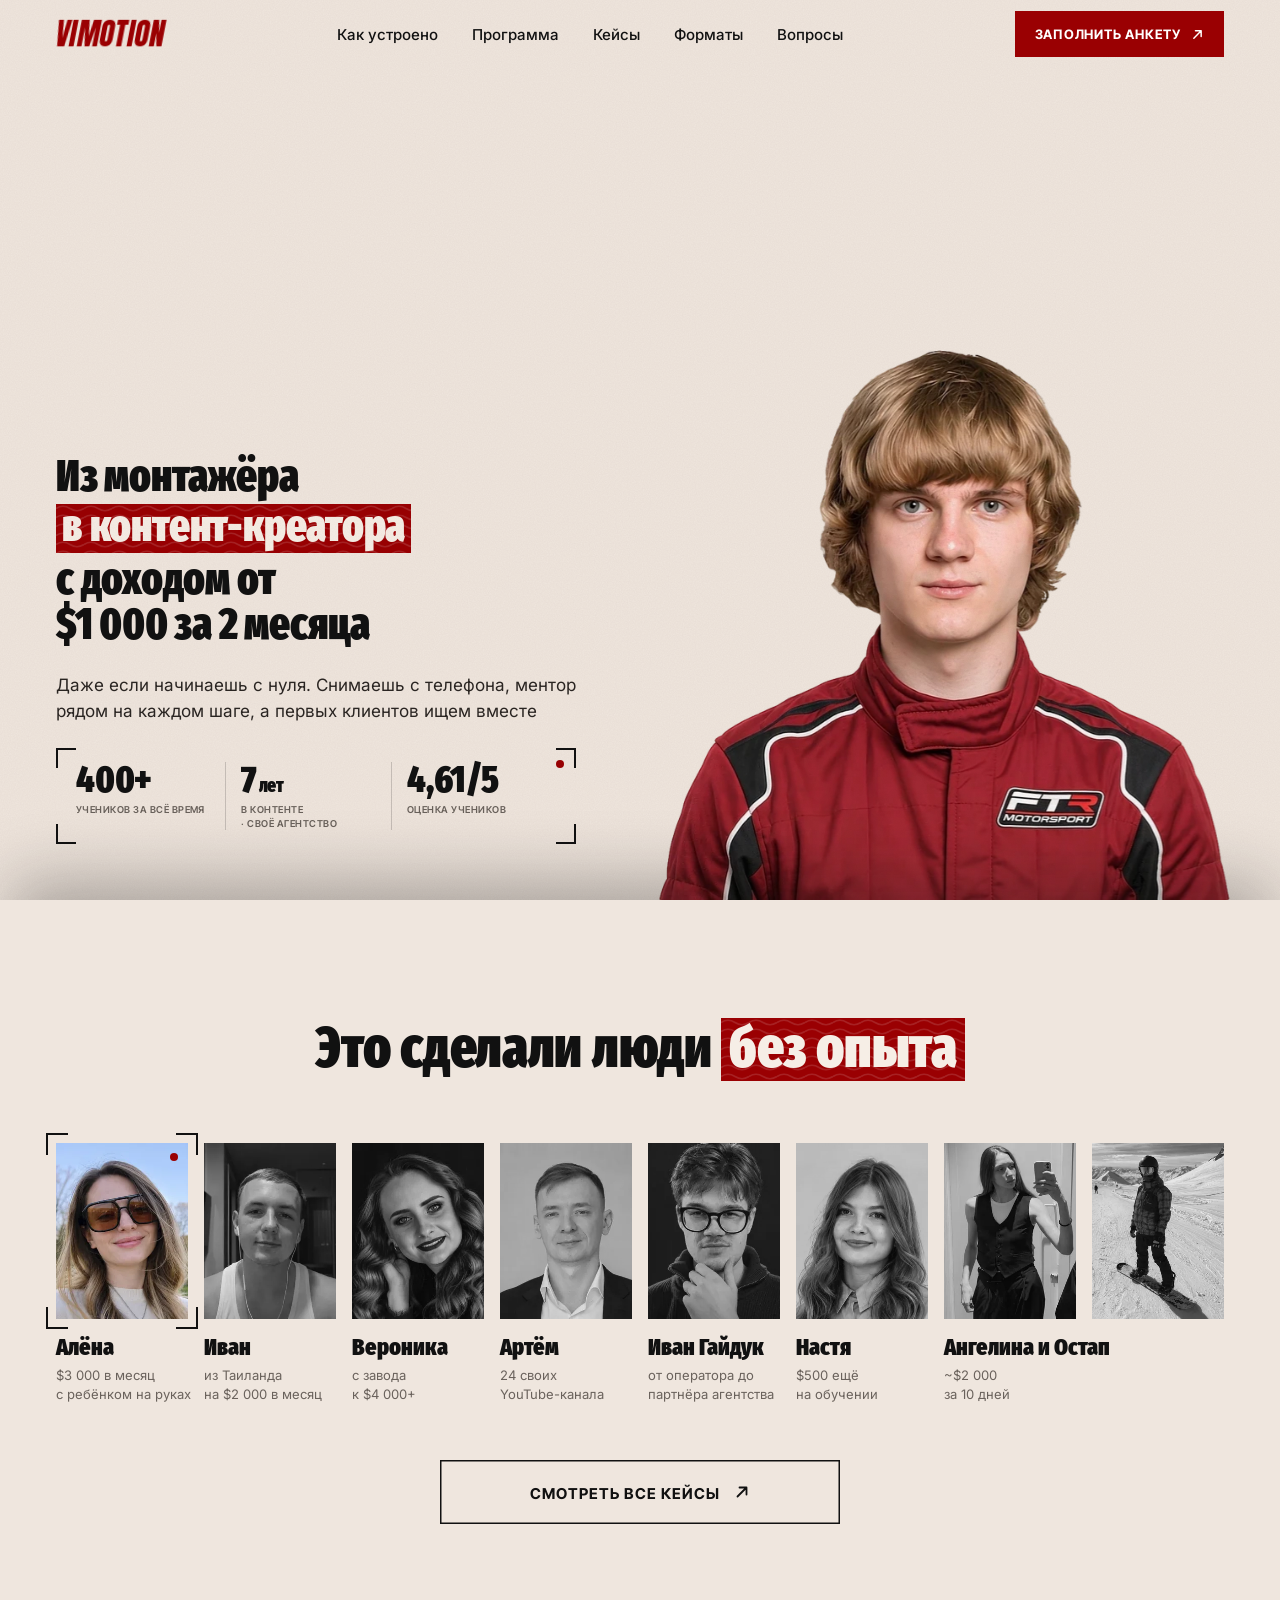
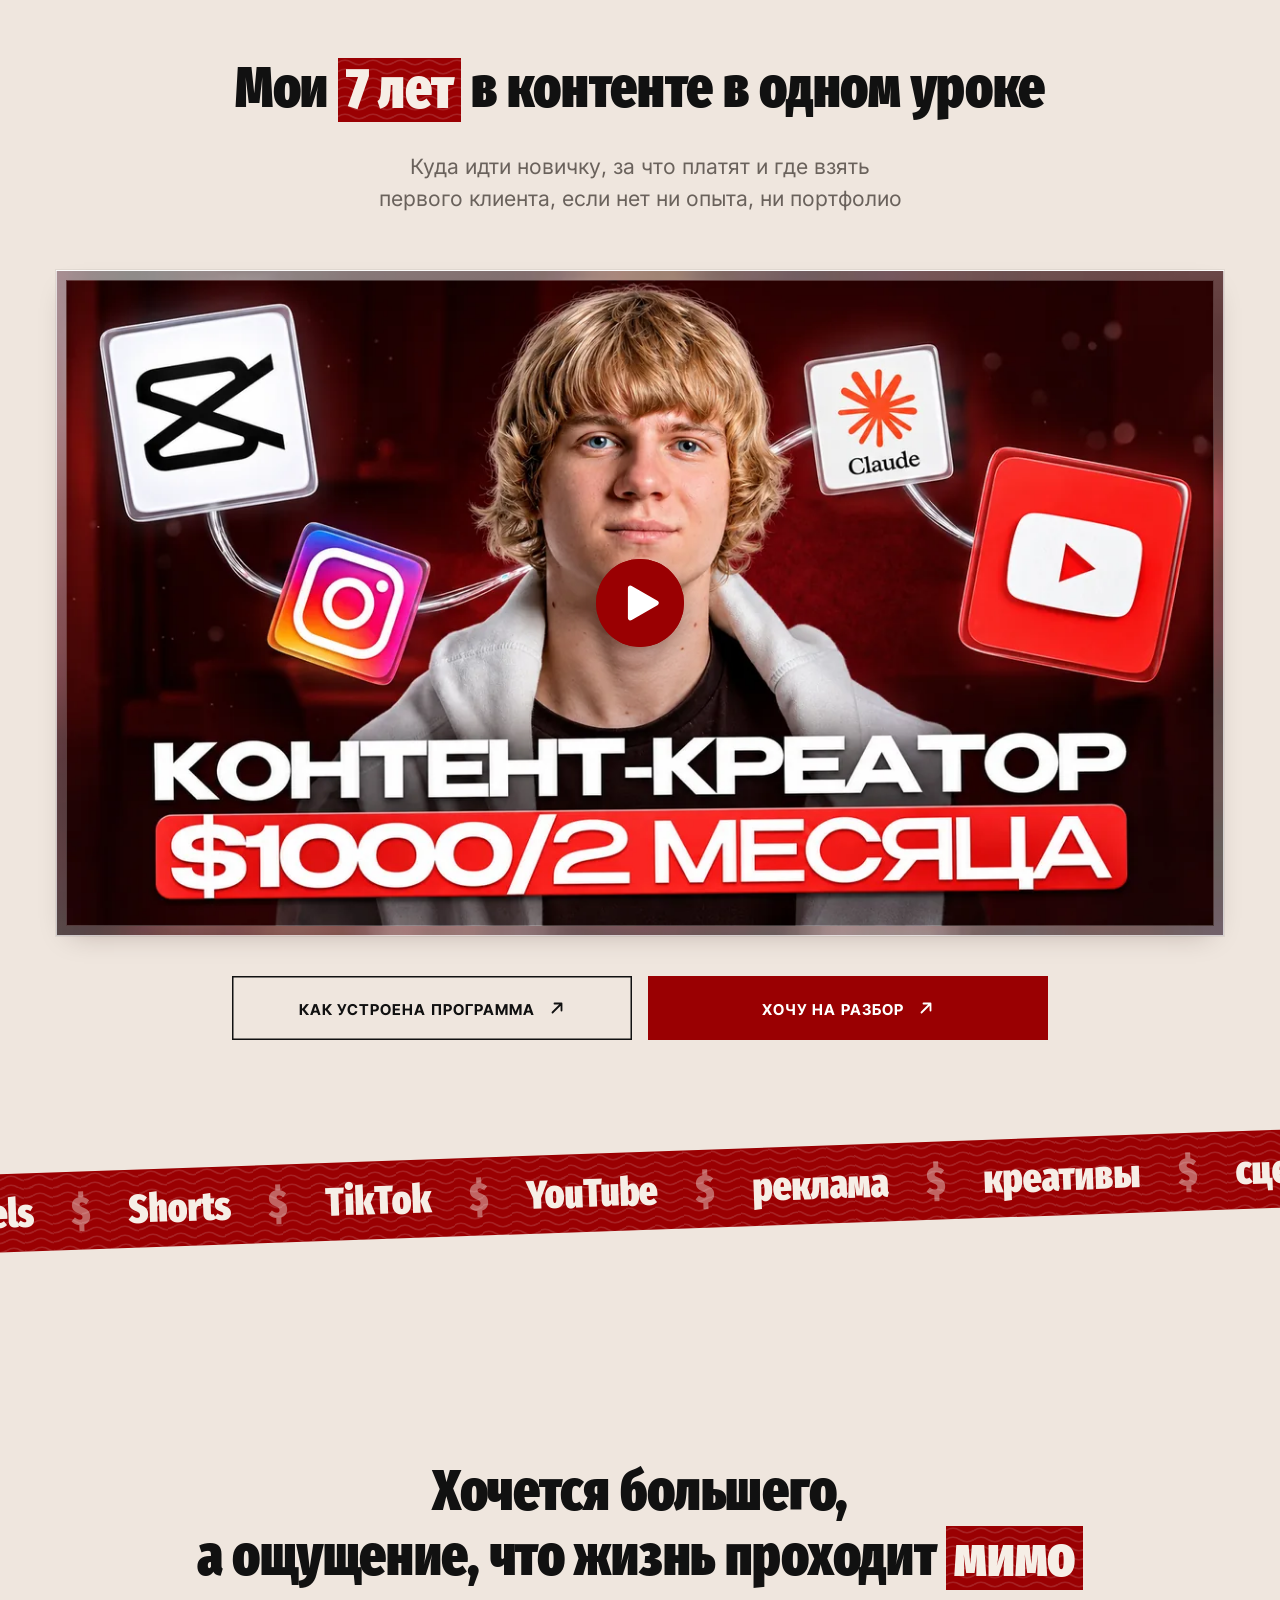
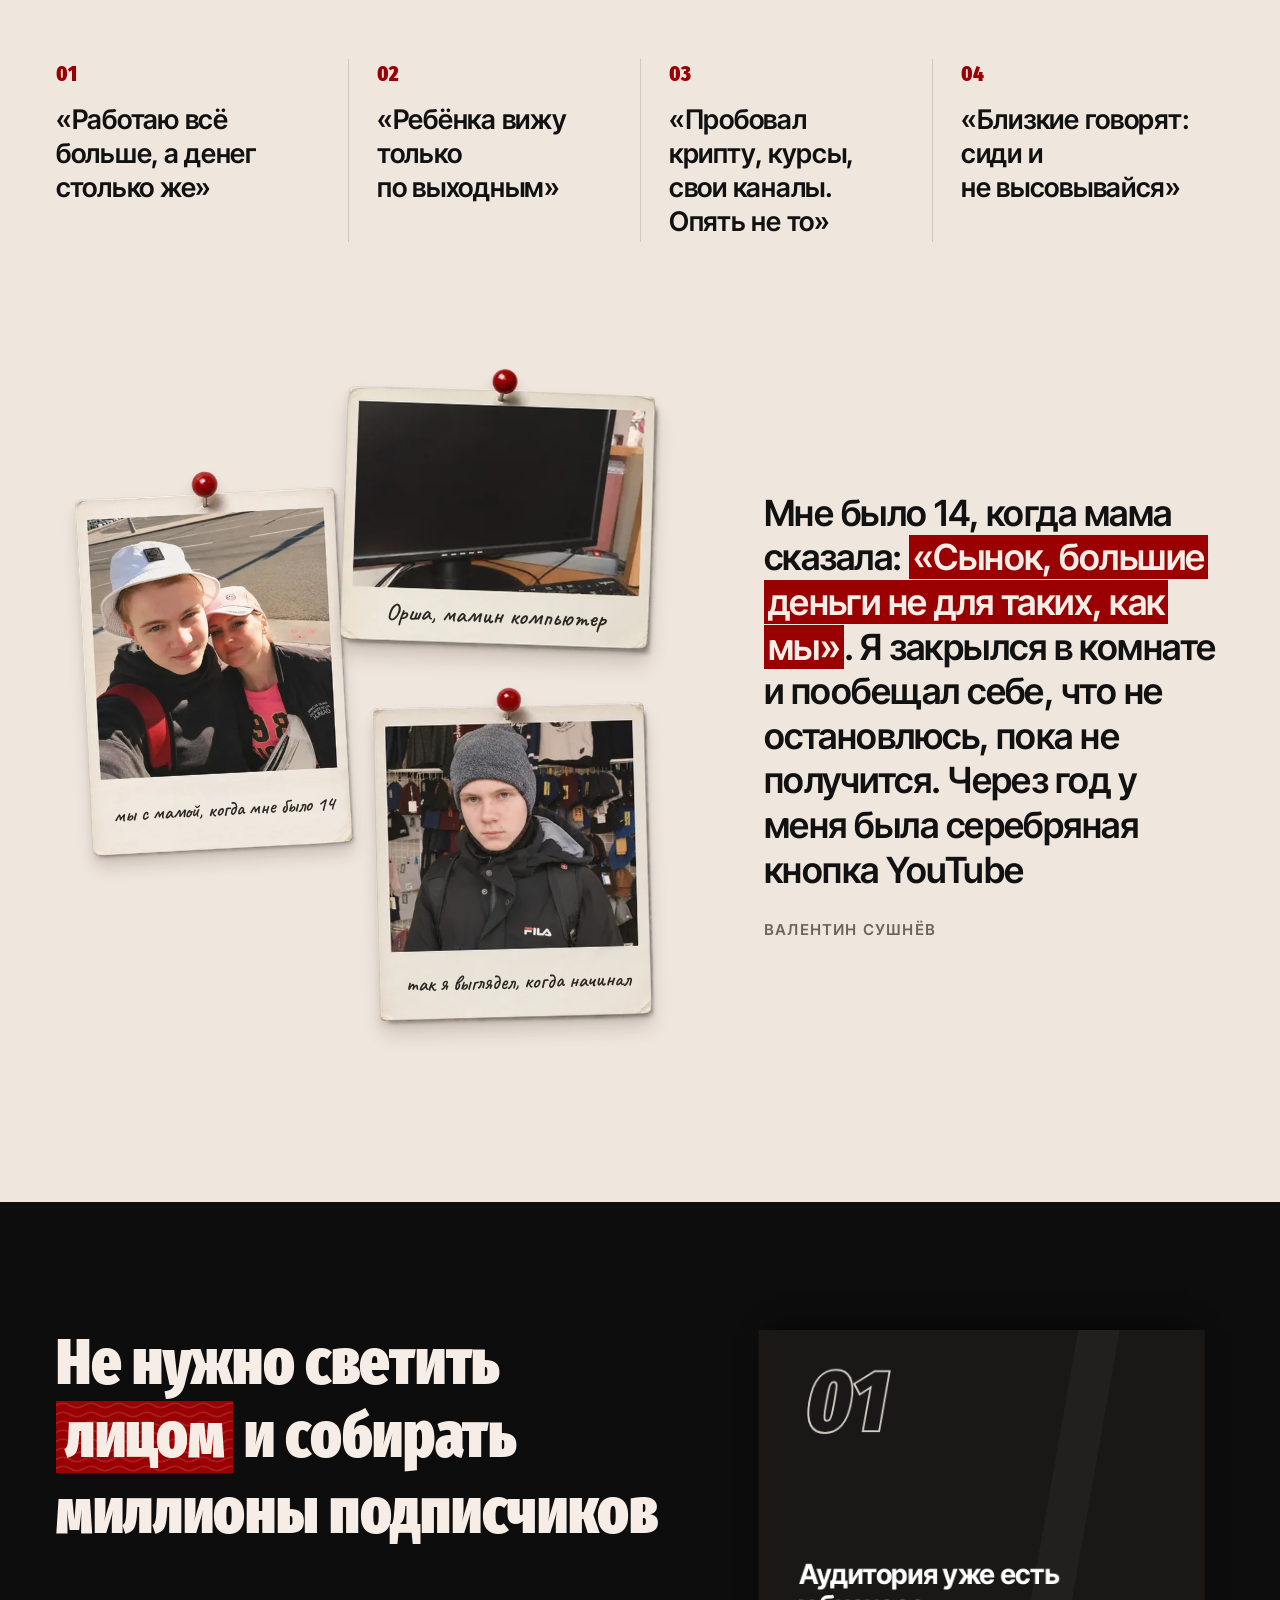
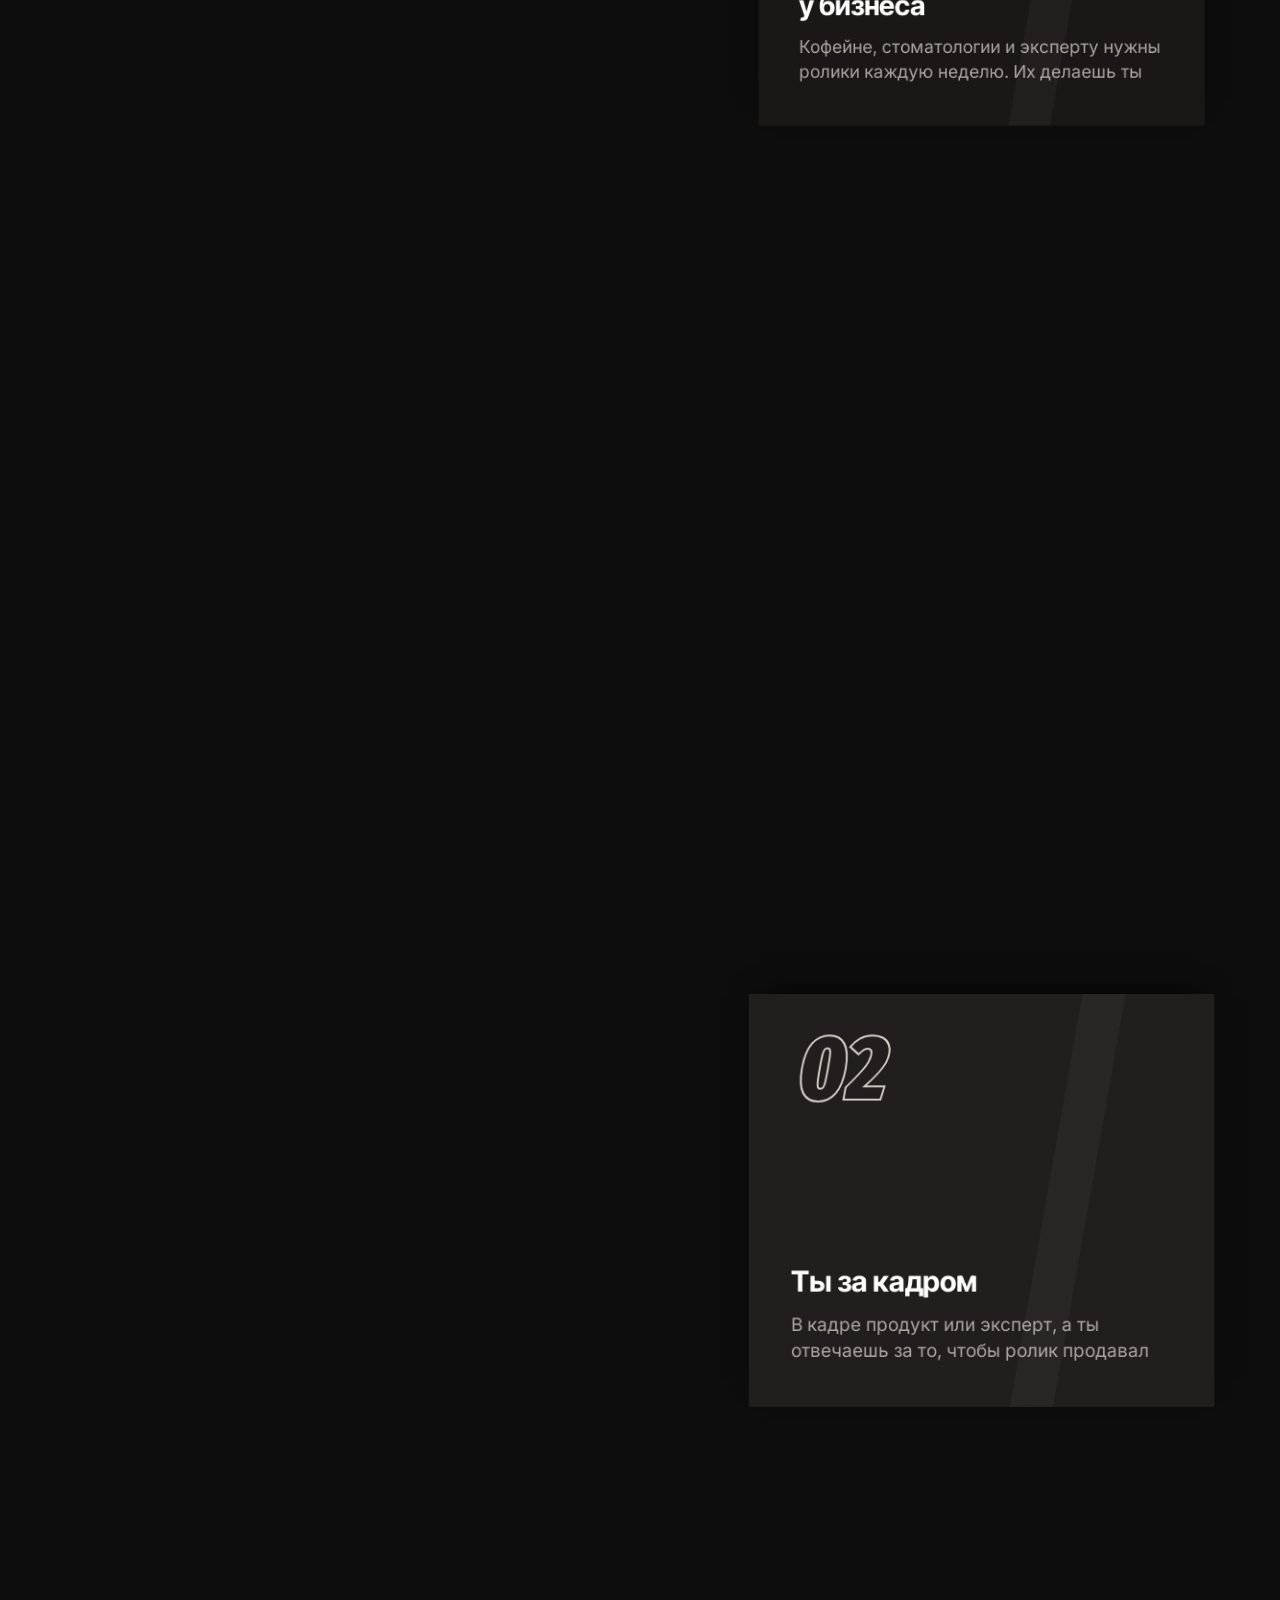
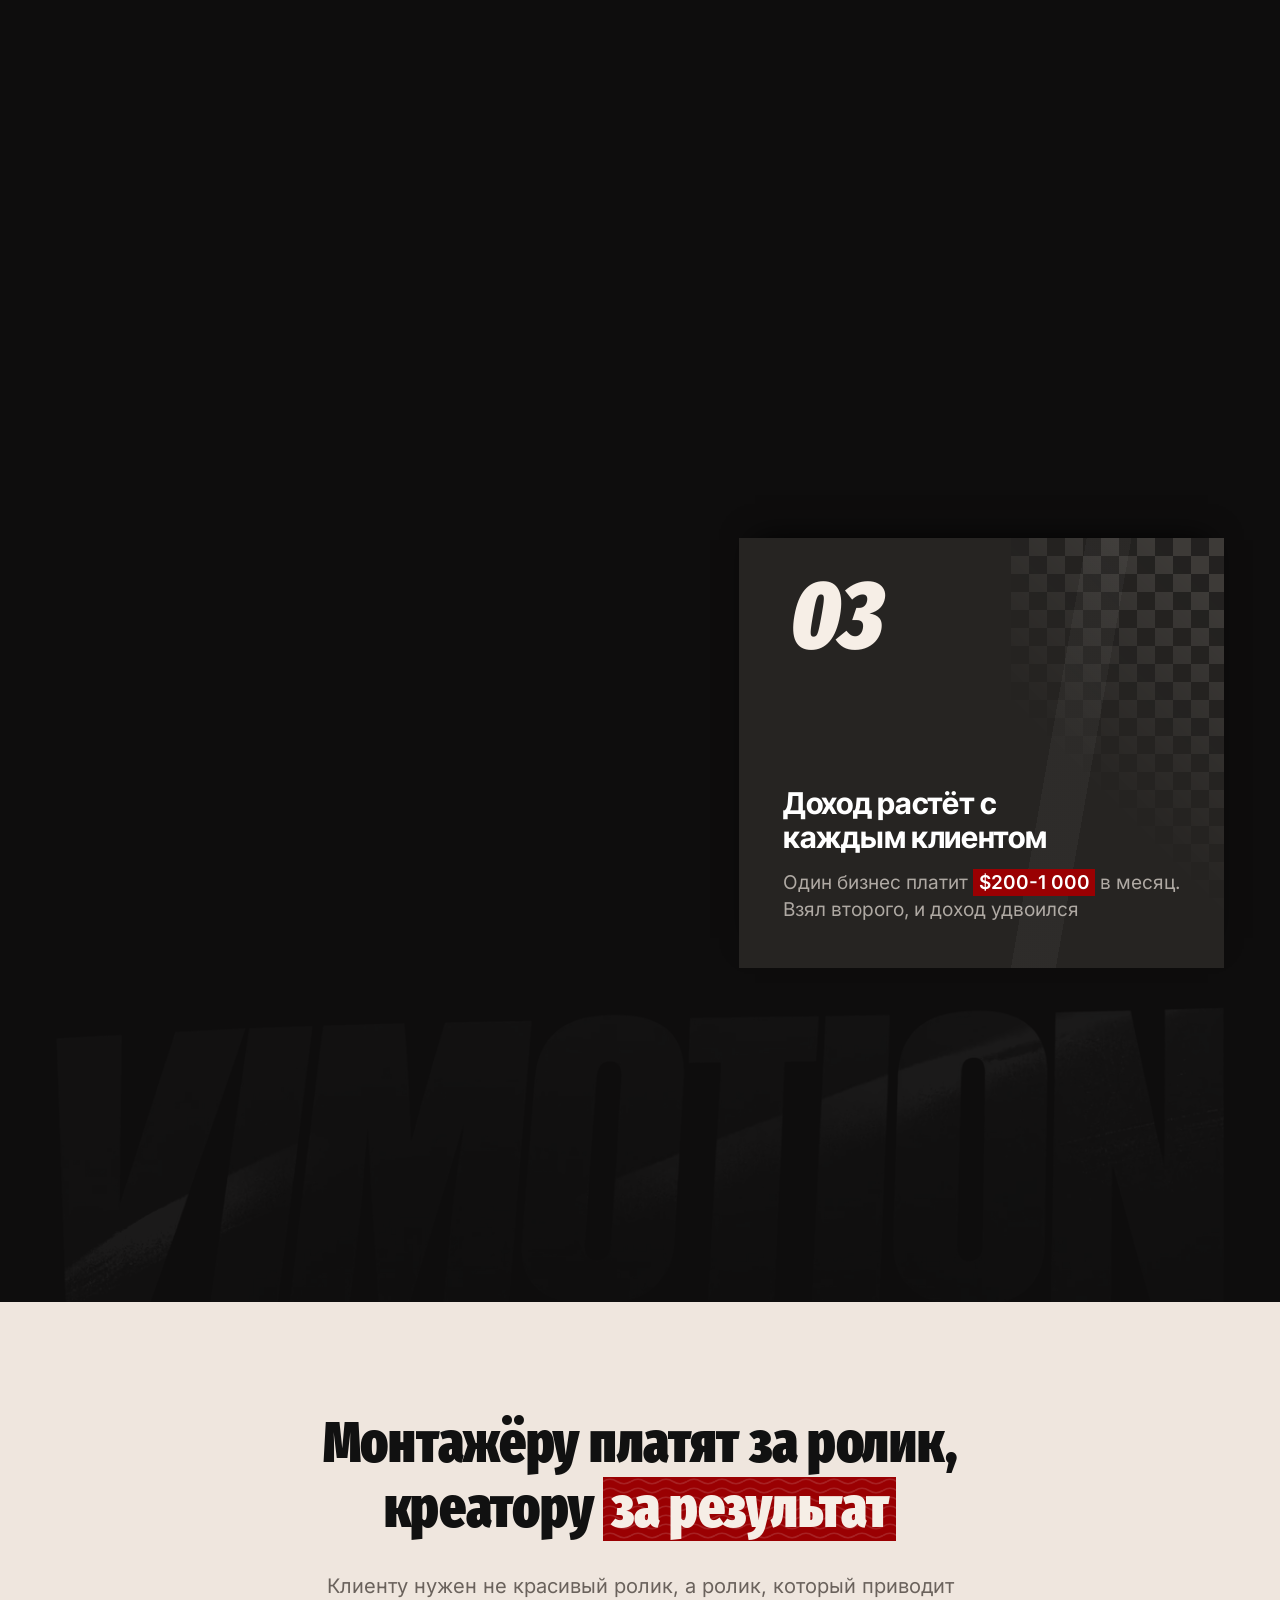
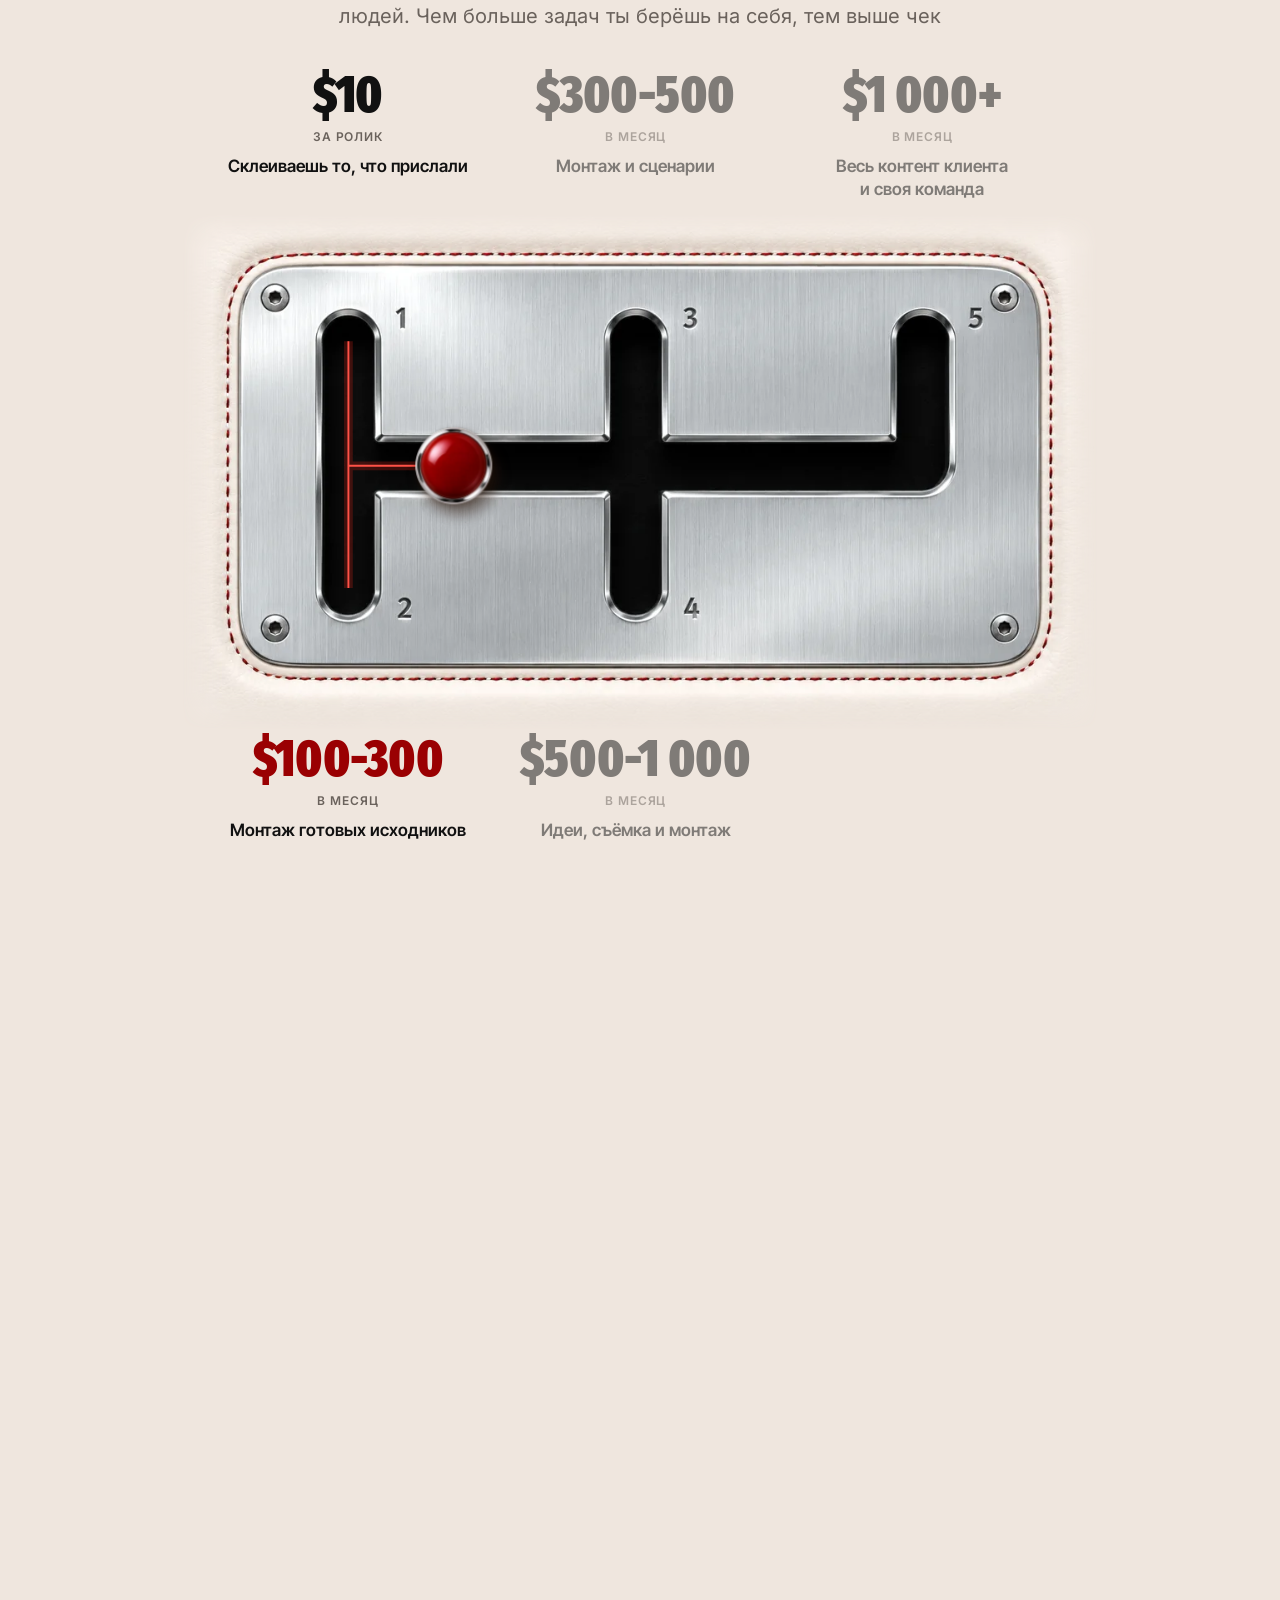
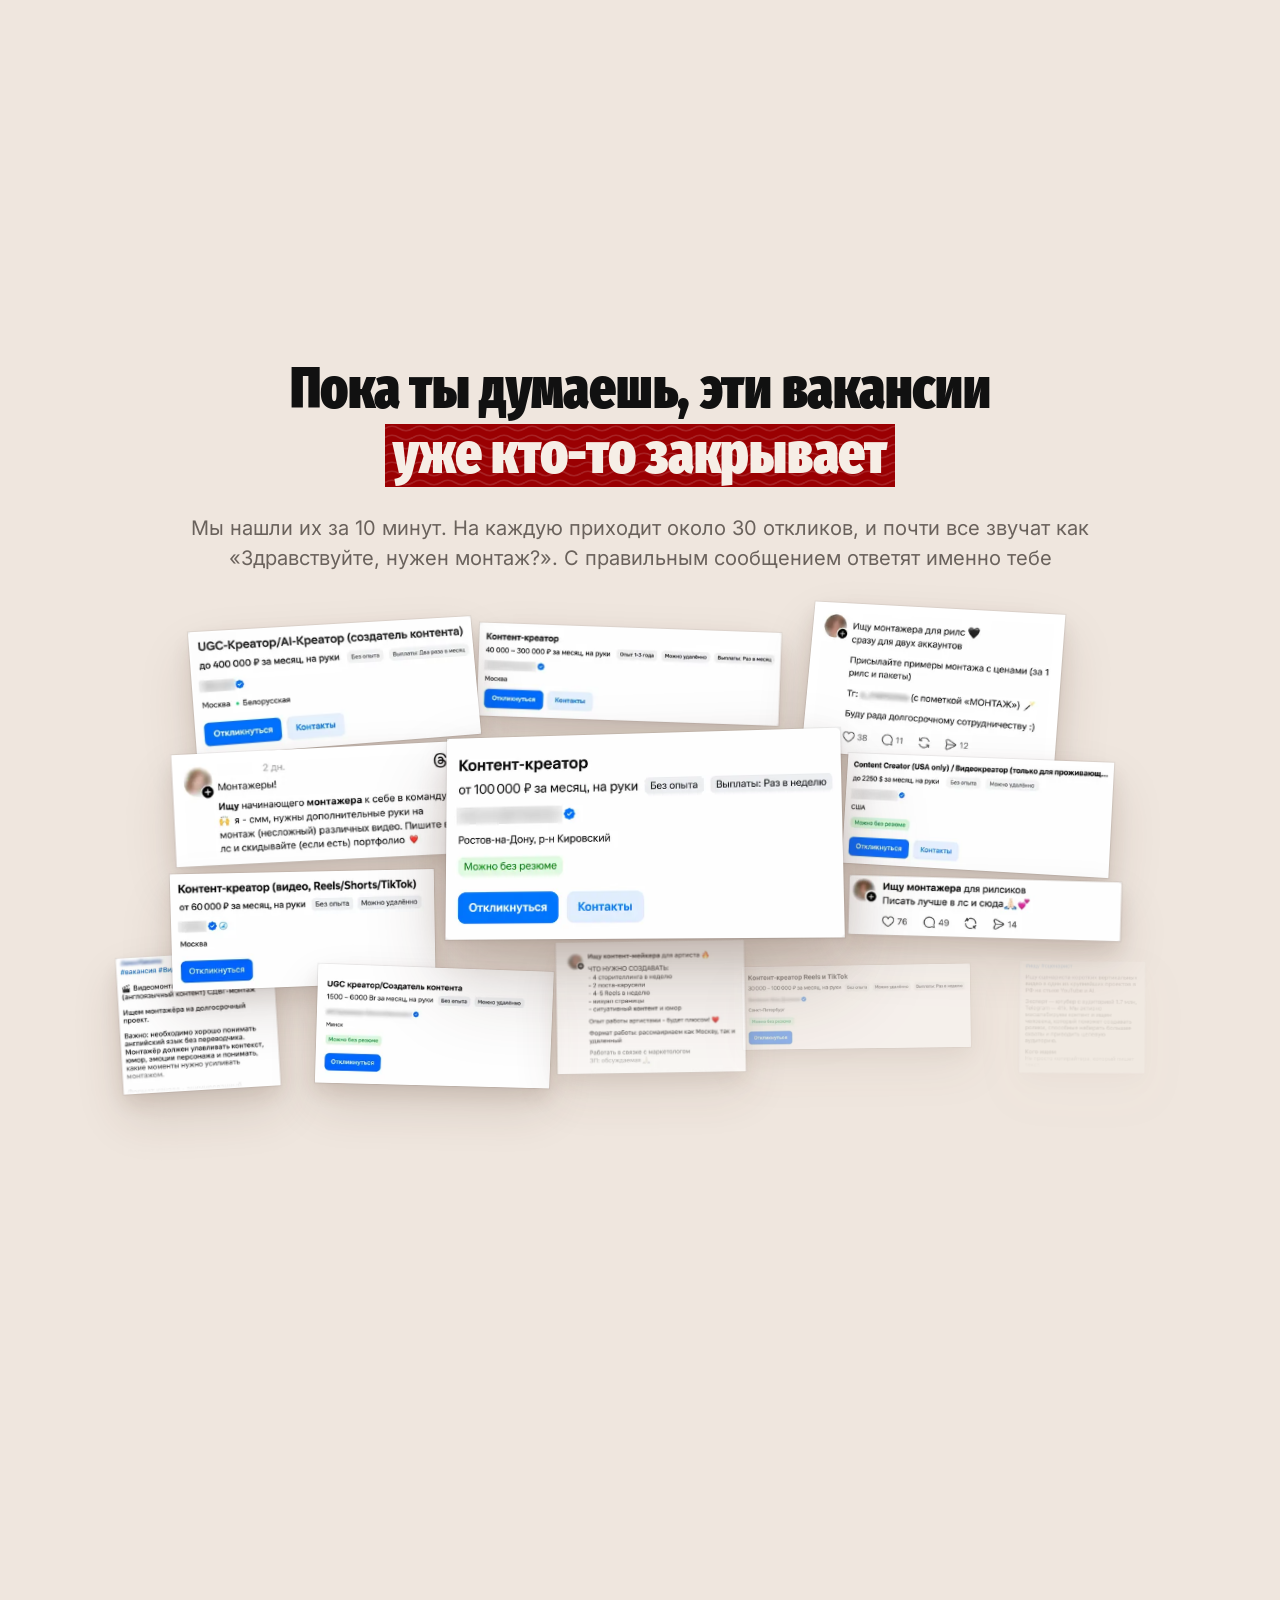
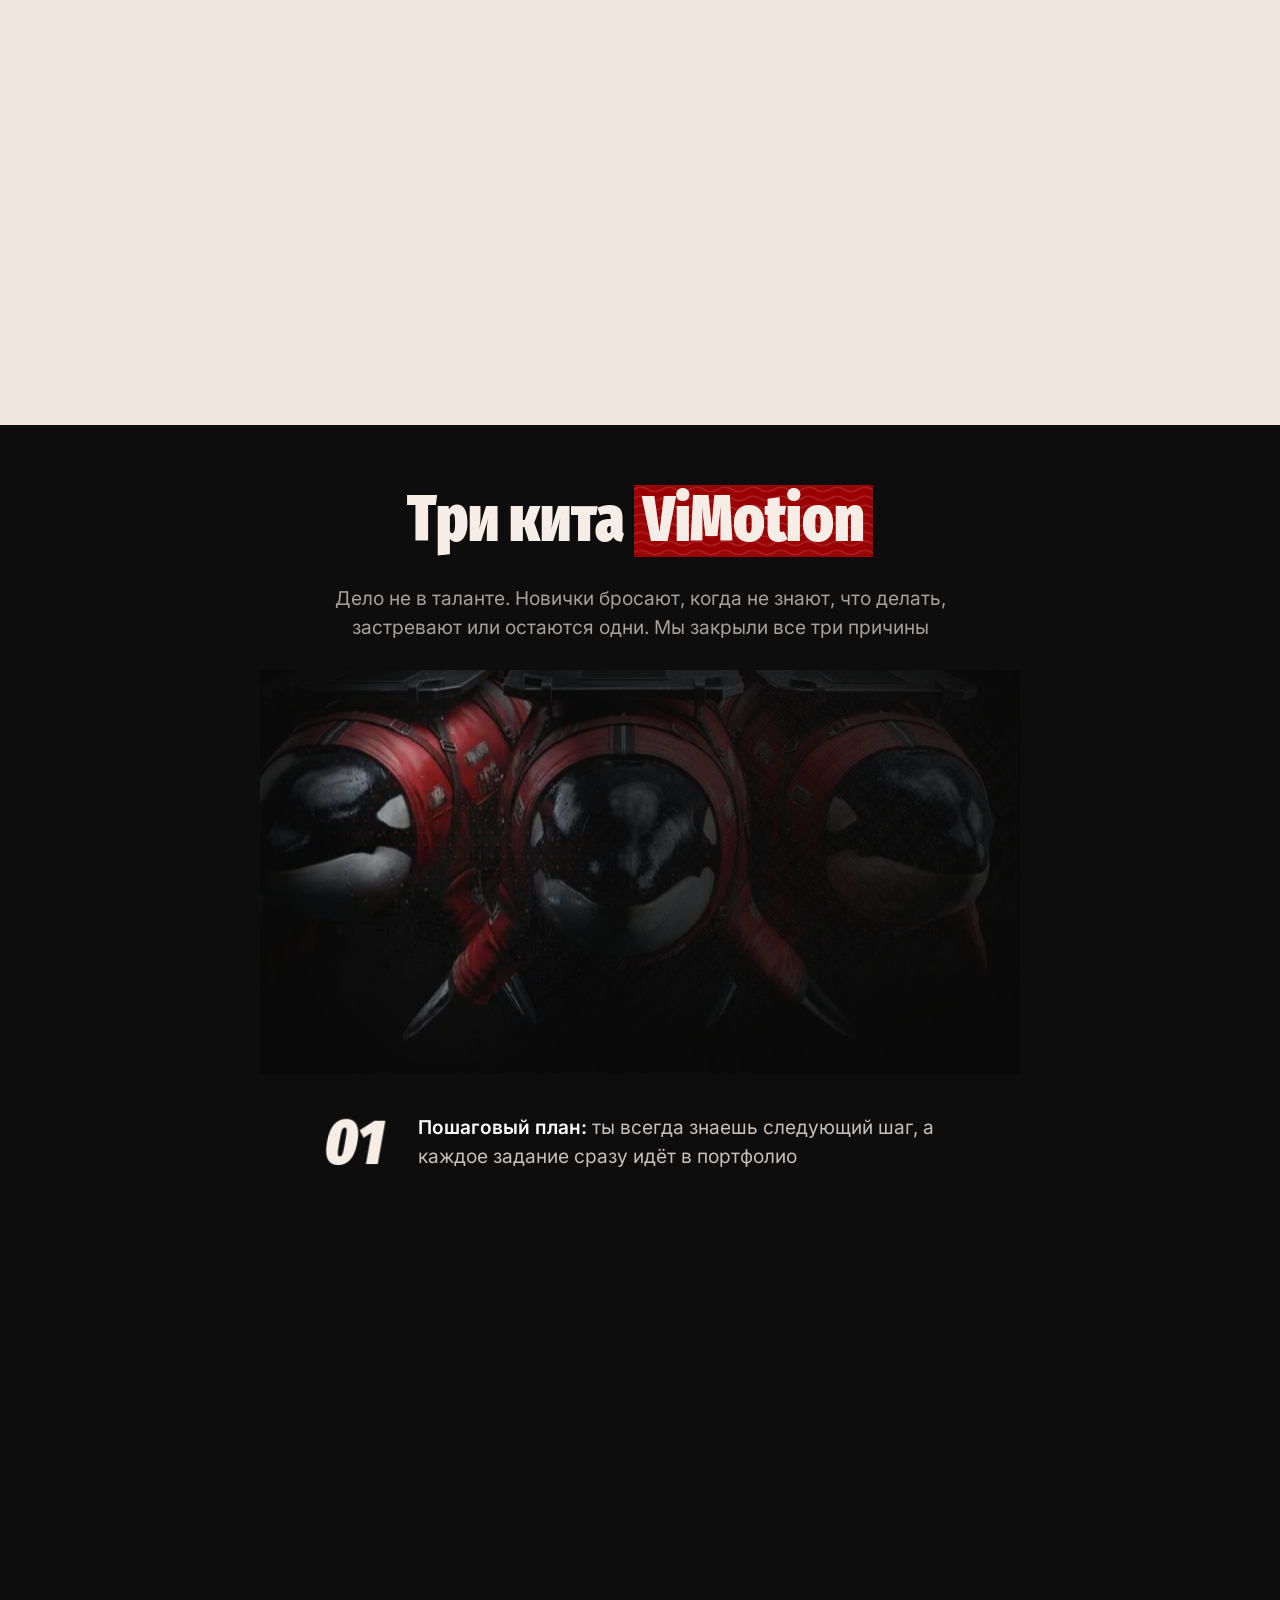
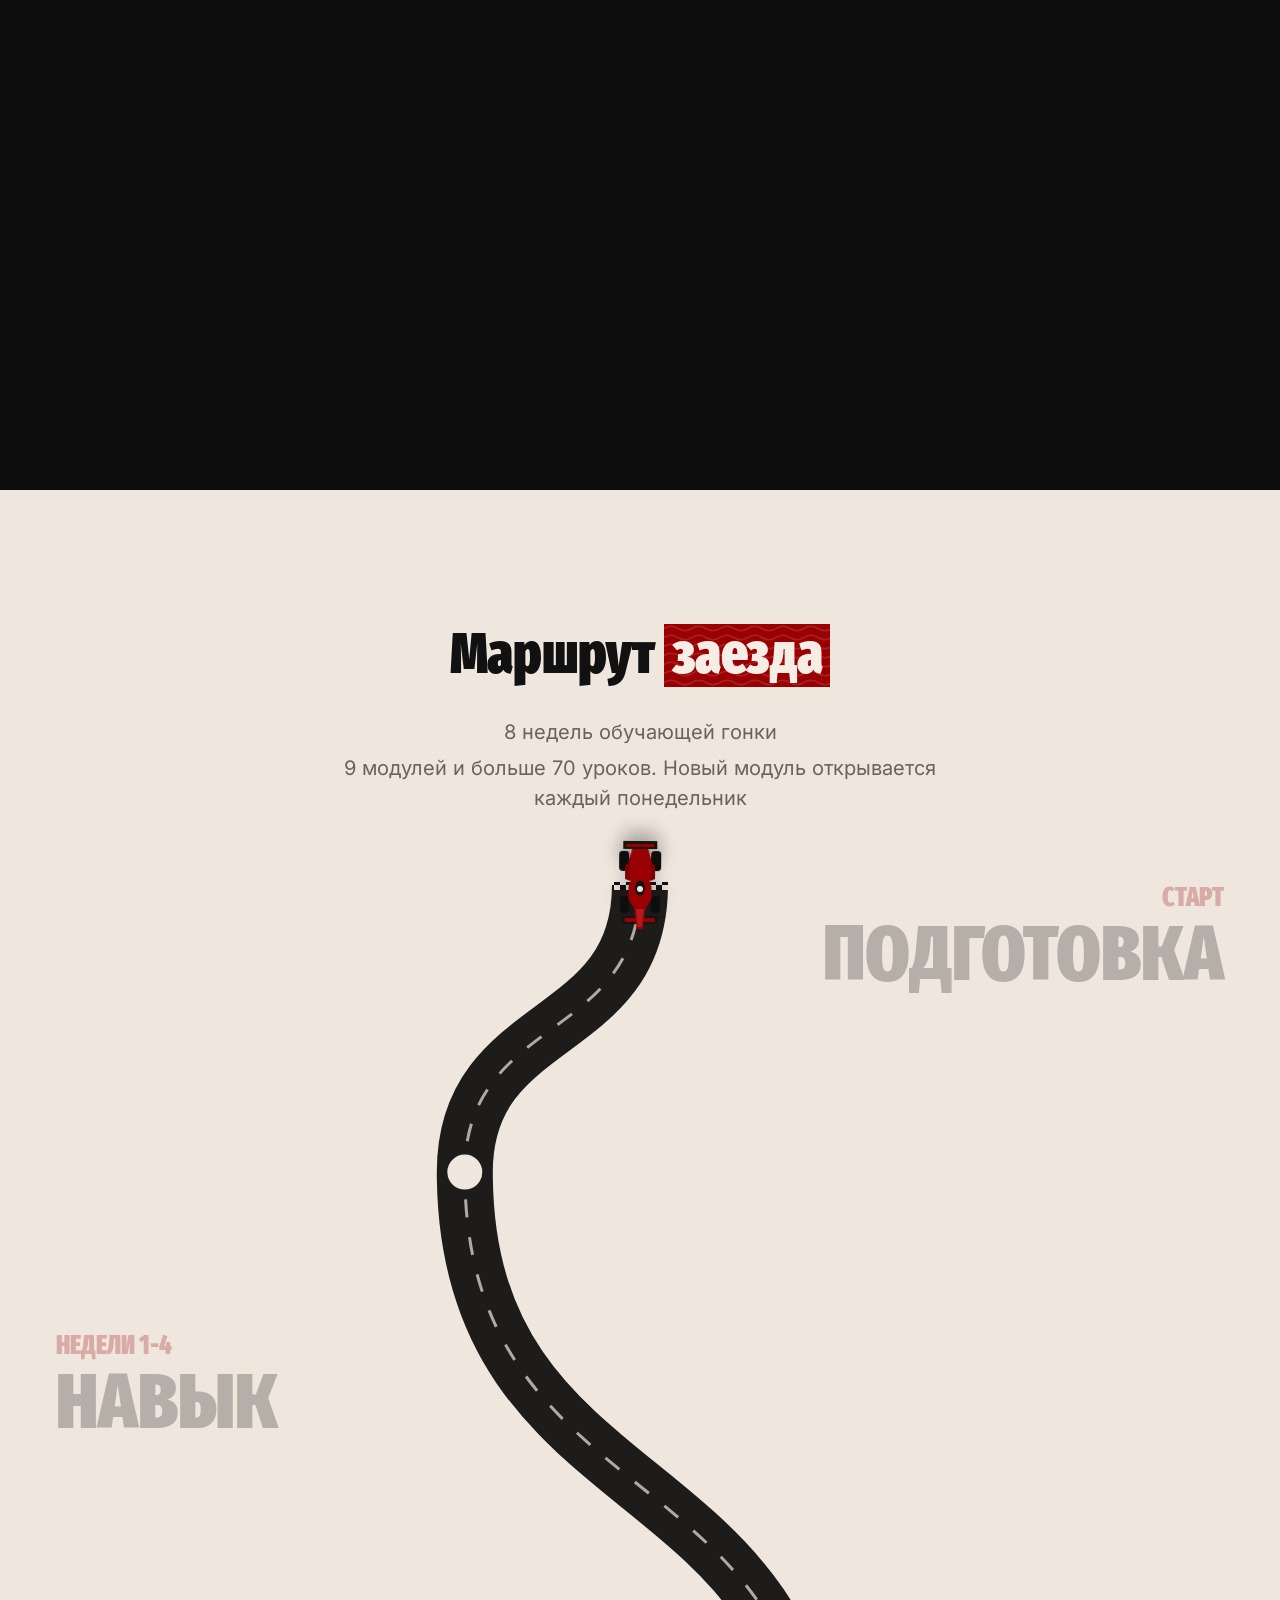
==== commit 713a2f25: "Restore responsive hero and fix landing regressions" ====
--- a/site/index.html
+++ b/site/index.html
@@ -3,15 +3,18 @@
 <html lang="ru">
 <head>
 <meta charset="utf-8">
-<meta name="viewport" content="width=device-width,initial-scale=1">
+<meta name="viewport" content="width=device-width,initial-scale=1,viewport-fit=cover">
 <meta name="format-detection" content="telephone=no,email=no,address=no">
-<script>/* Высота окна, зафиксированная при загрузке (--vhl). На телефонах обновляется только при смене ширины (поворот) и в первые секунды после открытия:
-   встроенные браузеры (Telegram, Instagram) меняют высоту при скролле, из-за этого первый экран «прыгал» и увеличивался */
-(function(){var r=document.documentElement,w=-1,h=-1,t0=Date.now(),c=matchMedia('(pointer:coarse)').matches,V=window.visualViewport;
-/* Telegram открывает страницу в шторке, которая ещё разворачивается: первые 4 с (пока виден прелоадер) высоту обновляем, дальше фиксируем */
-function H(){var v=innerHeight;if(V&&V.height>0&&V.height<v)v=Math.round(V.height);return v}
-function s(){var v=H(),early=Date.now()-t0<4000&&(window.scrollY||0)<5;if(!c||innerWidth!==w||(early&&v!==h)){w=innerWidth;h=v;window.vmVH=v;r.style.setProperty('--vhl',v+'px');if(window.vmFit&&early)window.vmFit()}}
-s();addEventListener('resize',s);if(V)V.addEventListener('resize',s);addEventListener('load',s);setTimeout(s,600);setTimeout(s,1500);setTimeout(s,3000)})();</script>
+<script>/* Высота шторки встроенного браузера меняется отдельно от размеров окна. */
+(function(){var root=document.documentElement,view=window.visualViewport,touch=matchMedia('(pointer:coarse)'),width=0,height=0,frame=0;
+function measure(){frame=0;var w=root.clientWidth||innerWidth,h=innerHeight;
+  if(view&&Math.abs(view.scale-1)<.01&&view.height>0)h=Math.min(h,Math.round(view.height));
+  if(w===width&&(h===height||(touch.matches&&scrollY>4&&Math.abs(h-height)<80)))return;
+  width=w;height=h;window.vmVH=h;root.style.setProperty('--vhl',h+'px');
+  window.dispatchEvent(new Event('vmviewport'));
+}
+function schedule(){if(!frame)frame=requestAnimationFrame(measure)}
+measure();addEventListener('resize',schedule);addEventListener('pageshow',schedule);if(view)view.addEventListener('resize',schedule)})();</script>
 
 <script>/* Ссылка всегда открывается с первого экрана: браузер и Telegram не восстанавливают прошлую позицию прокрутки */
 (function(){if('scrollRestoration' in history)history.scrollRestoration='manual';if(location.hash)return;
@@ -34,8 +37,8 @@
 <link rel="preload" href="fonts/inter-tight-latin-700-normal.woff2" as="font" type="font/woff2" crossorigin>
 <link rel="preload" as="image" type="image/webp" href="img/wordmark.webp" imagesrcset="img/wordmark-800.webp?v=20261117z6 800w, img/wordmark-1100.webp?v=20261117z6 1100w, img/wordmark.webp 1600w" imagesizes="(max-width:720px) calc(100vw - 32px), (max-width:1180px) calc(100vw - 64px), calc(100vw - 112px)">
 <link rel="preload" as="image" type="image/webp" href="img/valentin-poster.webp?v=20261117z3" imagesrcset="img/valentin-poster-744.webp?v=20261117z6 744w, img/valentin-poster.webp?v=20261117z3 1104w" imagesizes="(max-width:720px) 96vw, (max-width:1180px) 52vw, 48vw" fetchpriority="high">
-<link rel="stylesheet" href="styles/site.css?v=b62234c7">
-<script src="scripts/site.js?v=b62234c7" defer></script>
+<link rel="stylesheet" href="styles/site.css?v=76434d19">
+<script src="scripts/site.js?v=76434d19" defer></script>
 </head>
 <body>
 
@@ -241,7 +244,6 @@
           <li class="wh-it"><span class="wh-n" aria-hidden="true">02</span><p><strong>Сопровождение:</strong> застрял, ментор разберёт. Пропал, он напишет первым</p></li>
           <li class="wh-it"><span class="wh-n" aria-hidden="true">03</span><p><strong>Окружение:</strong> рядом поток людей на том же пути и эфиры с Валентином</p></li>
         </ol>
-        <a class="btn wh-btn" href="https://vi-motion.pro/quiz/"><span class="bt">Обсудить свою точку старта</span><svg viewBox="0 0 16 16" fill="none" stroke="currentColor" stroke-width="1.8" stroke-linecap="round" stroke-linejoin="round" aria-hidden="true"><path d="M3.5 12.5l9-9M5.5 3.5h7v7"/></svg></a>
       </div>
     </div>
   </div>
@@ -252,7 +254,7 @@
   <div class="rt-in">
     <div class="rt-head">
       <h2 class="h2 rt-h" id="rt-h">Маршрут <span class="hl">заезда</span></h2>
-      <p class="rt-sub">8 недель обучающей гонки. Каждый участок проходишь с ментором</p>
+      <p class="rt-sub">8 недель обучающей гонки</p>
       <p class="rt-sub rt-sub2">9 модулей и больше 70 уроков. Новый модуль открывается каждый понедельник</p>
     </div>
     <div class="rt-trk">
--- a/site/styles/site.css
+++ b/site/styles/site.css
@@ -39,16 +39,17 @@
   --ease:cubic-bezier(.16,1,.3,1);
   --m:56px;
   --W:100vw;
-  --hb:68px;
+  --safe-top:env(safe-area-inset-top,0px);
+  --header-height:68px;
+  --hb:calc(var(--header-height) + var(--safe-top));
   --vhs:calc(var(--vhl,100svh) - var(--hb));
 }
 @media (max-width:1180px){:root{--m:32px}}
-@media (max-width:720px){:root{--m:16px;--hb:58px}}
-html{scroll-padding-top:var(--hb)}
+@media (max-width:720px){:root{--m:16px;--header-height:58px}}
+html{scroll-padding-top:var(--hb);overflow-x:clip;overscroll-behavior-x:none}
 *{box-sizing:border-box;margin:0;padding:0}
 html,body{background:var(--cream);color:var(--ink);font-family:var(--text)}
 main{background:var(--cream)}
-.vm-edge{position:fixed;left:0;right:0;bottom:0;height:12px;z-index:115;background:var(--cream)}
 body{overflow-x:clip;-webkit-font-smoothing:antialiased}
 img{display:block;max-width:100%;
   -webkit-touch-callout:none;-webkit-user-select:none;user-select:none;-webkit-user-drag:none}
@@ -90,8 +91,10 @@
 .is-leaving .gauge{transform:translateY(-40px) scale(.94);opacity:0}
 @media (prefers-reduced-motion:reduce){.pre{display:none!important}}
 /* styles/blocks/00-header.css */
-.hdr{position:fixed;inset:0 0 auto 0;z-index:120;height:var(--hb);display:flex;align-items:center;justify-content:space-between;padding:0 max(var(--m),calc((100% - var(--W))/2 + var(--m)));
+.hdr{position:fixed;inset:0 0 auto 0;z-index:120;height:var(--hb);display:flex;align-items:center;justify-content:space-between;gap:8px;
+  padding:var(--safe-top) max(var(--m),env(safe-area-inset-right,0px)) 0 max(var(--m),env(safe-area-inset-left,0px));
   transition:background-color .35s,box-shadow .35s}
+.hdr.has-inset{background:var(--cream)}
 .hdr.is-stuck{background:var(--cream);box-shadow:0 1px 0 rgba(17,17,17,.08),0 10px 30px -18px rgba(17,17,17,.35)}
 .nav a.is-cur::after{transform:scaleX(1)}
 .logo,.nav a,.burger,.burger i{transition:color .35s,background-color .35s,border-color .35s,box-shadow .35s}
@@ -119,8 +122,8 @@
   .burger i{transition:background .3s,box-shadow .3s,transform .4s var(--ease)}
   .logo,.hdr-right{position:relative;z-index:2}
   .nav{position:fixed;top:0;right:0;bottom:0;z-index:1;width:min(86vw,420px);display:flex;flex-direction:column;justify-content:flex-start;justify-content:safe center;gap:6px;
-    padding:96px var(--m) 64px 32px;background:#131313;visibility:hidden;transform:translateX(100%);
-    overflow-y:auto;overscroll-behavior:contain;transition:transform .55s cubic-bezier(.7,0,.3,1),visibility 0s .55s;box-shadow:-30px 0 60px -20px rgba(0,0,0,.45)}
+    padding:calc(var(--hb) + 24px) var(--m) max(24px,env(safe-area-inset-bottom,0px)) 32px;background:#131313;visibility:hidden;clip-path:inset(0 0 0 100%);
+    overflow-y:auto;overscroll-behavior:contain;transition:clip-path .32s var(--ease),visibility 0s .32s}
   .nav a{font:900 min(11vw,56px)/1.1 var(--cond);color:var(--on-red);padding:6px 0;opacity:0;translate:40px 0;
     transition:opacity .35s,translate .6s var(--ease)}
   .nav a::after{display:none}
@@ -129,7 +132,7 @@
   .hdr.is-menu{z-index:200}
   .hdr.is-menu::after{opacity:1;visibility:visible;transition:opacity .45s,visibility 0s}
   .is-menu .logo{z-index:0}
-  .is-menu .nav{visibility:visible;transform:none;transition:transform .6s cubic-bezier(.16,1,.3,1),visibility 0s}
+  .is-menu .nav{visibility:visible;clip-path:inset(0);transition:clip-path .32s var(--ease),visibility 0s}
   .is-menu .nav a{opacity:1;translate:none;transition:opacity .45s .12s,translate .7s .12s var(--ease)}
   .is-menu .nav a:nth-child(2){transition-delay:.17s}.is-menu .nav a:nth-child(3){transition-delay:.22s}
   .is-menu .nav a:nth-child(4){transition-delay:.27s}.is-menu .nav a:nth-child(5){transition-delay:.32s}
@@ -141,7 +144,9 @@
 }
 @media (max-width:720px){
   .logo{font-size:21px}
-  .btn-line{height:42px;padding:0 13px;font-size:11px;gap:8px}
+  .hdr-right{min-width:0;gap:6px}
+  .btn-line{height:38px;padding:0 10px;font-size:10px;gap:6px}
+  .burger{flex:none}
 }
 @media (max-width:360px){
   .hdr{gap:8px}
@@ -207,21 +212,21 @@
 @keyframes rise{0%{opacity:0;transform:translateY(9%)}45%{opacity:1}100%{opacity:1;transform:none}}
 @keyframes up{from{opacity:0;transform:translateY(16px)}to{opacity:1;transform:none}}
 @keyframes fade{from{opacity:0}to{opacity:1}}
-@media (max-width:1180px){
+@media (max-width:1320px){
   .hero{min-height:var(--vhl,100svh)}
   .hero-in{display:flow-root;width:100%;padding:0 0 8px}
-  .copy{width:46vw;margin:calc(76px + (100vw - 2*var(--m))*471/1600 + 28px) 0 0 var(--m)}
-  .h1{font-size:min(3.85vw,44px)}
+  .copy{width:min(44vw,520px);margin:calc(76px + (100vw - 2*var(--m))*471/1600 + 28px) 0 0 var(--m)}
+  .h1{font-size:clamp(22px,3.6vw,44px)}
   .sub{font-size:17px;max-width:none}
   .pt{left:48vw;width:52vw}
-  .stats{--k:20px;position:relative;right:auto;bottom:auto;display:flex;width:46vw;margin:26px 0 0 var(--m);padding:18px 20px}
-  .stat,.stat:first-child,.stat:last-child{flex:1;padding:0 16px}
+  .stats{--k:20px;position:relative;right:auto;bottom:auto;display:flex;width:min(44vw,520px);margin:26px 0 0 var(--m);padding:14px clamp(8px,2vw,20px)}
+  .stat,.stat:first-child,.stat:last-child{flex:1;min-width:0;padding:0 clamp(4px,1.2vw,16px)}
   .stat:first-child{padding-left:0}
   .stat+.stat{border-top:0;border-left:1px solid rgba(17,17,17,.18)}
-  .stat-num{font-size:36px}
+  .stat-num{font-size:clamp(23px,3.5vw,38px)}
   .stat-lbl{font-size:9.5px;letter-spacing:.05em}
 }
-@media (max-width:720px),(max-width:1180px) and (orientation:portrait){
+@media (max-width:559px),(max-width:759px) and (min-height:541px){
   .hero-in{padding-bottom:40px}
   .wm{top:66px}
   .pt{left:2vw;width:96vw;top:84px;bottom:auto}
@@ -235,14 +240,8 @@
   .stat-lbl{font-size:9px;letter-spacing:.05em}
   .stats::before{top:8px;right:8px;width:6px;height:6px}
 }
-@media (min-width:721px) and (max-width:1180px) and (orientation:portrait){
-  .wm{top:76px}
-  .pt{top:94px}
-  .copy{margin-top:calc(94px + 96vw*690/744 + 16px)}
-  .sub{font-size:18px}
-}
 :root{--hero-fit:1}
-.vm-fit .hero{min-height:0}
+.vm-fit .hero{min-height:0;height:var(--hero-height)}
 .vm-fit .hero-in{min-height:0;height:100%;padding:0;display:block}
 .vm-fit .wm{right:auto}
 .vm-fit .pt{bottom:auto;aspect-ratio:auto}
@@ -252,8 +251,8 @@
 .hero-compact .stat-num{font-size:28px}
 .hero-compact .stat-lbl{margin-top:4px}
 /* styles/blocks/02-people.css */
-.vm-fit:not(.hero-scroll) .hero{position:sticky;top:0}
-.hero-scroll .hero::before{display:none}
+.vm-fit .hero{position:sticky;top:min(0px,calc(var(--vhl,100svh) - var(--hero-height)))}
+@media (prefers-reduced-motion:reduce){.vm-fit .hero{position:relative;top:auto}.hero::before{display:none}}
 .hero::before{content:"";position:absolute;inset:0;z-index:31;pointer-events:none;background:#111;opacity:calc(var(--cover,0)*.5)}
 .hero-covered .hero{visibility:hidden}
 .hero~section{position:relative;z-index:40;background:var(--cream)}
@@ -505,13 +504,13 @@
 .gb-h .hl{display:inline-block}
 .gb-sub{max-width:700px;margin:24px auto 0;text-align:center;font:400 20px/1.5 var(--text);color:var(--muted);text-wrap:balance}
 .gb-run{position:relative;margin-top:24px}
-.gb-stage{display:grid;place-items:center}
+.gb-stage{display:grid;grid-template-columns:minmax(0,1fr);place-items:center}
 .gb.pin .gb-run{height:calc(var(--vhl,100vh)*3.8)}
 .gb.pin .gb-stage{position:sticky;top:var(--hb);height:var(--vhs)}
 .gb-board{--row:150px;position:relative;width:min(1000px,100%);padding:var(--row) 0}
 .gb.pin .gb-board{width:min(1000px,100%,calc((var(--vhs) - 2*var(--row) - 16px)*1.7768))}
-.gb-plate{position:relative;width:100%;aspect-ratio:1672/941}
-.gb-gate{width:100%;height:100%;
+.gb-plate{position:relative;width:100%;min-width:0;aspect-ratio:1672/941;overflow:clip}
+.gb-gate{width:100%;height:auto;
   -webkit-mask:linear-gradient(90deg,transparent,#000 4.5%,#000 95.5%,transparent),linear-gradient(transparent,#000 7%,#000 93%,transparent);
   -webkit-mask-composite:source-in;
   mask:linear-gradient(90deg,transparent,#000 4.5%,#000 95.5%,transparent),linear-gradient(transparent,#000 7%,#000 93%,transparent);
@@ -520,7 +519,7 @@
 .gb-trail path{fill:none;stroke-linecap:butt;stroke-linejoin:miter}
 .gb-trail .gl{stroke:#ff2a1f;stroke-width:16;opacity:.22}
 .gb-trail .co{stroke:#ff5247;stroke-width:3.5}
-.gb-knob{position:absolute;left:80.8%;top:24.87%;width:8.4%;height:auto;transform:translate(-50%,-50%);
+.gb-knob{position:absolute;left:80.8%;top:24.87%;width:8.4%;max-width:84px;max-height:84px;height:auto;transform:translate(-50%,-50%);
   filter:drop-shadow(5px 9px 7px rgba(40,20,8,.45)) drop-shadow(1px 2px 2px rgba(40,20,8,.35))}
 .gb.js .gb-knob{left:0;top:0;transform:translate(-50%,-50%);will-change:transform;backface-visibility:hidden;
   z-index:3;cursor:grab;touch-action:none;-webkit-user-select:none;user-select:none}
@@ -639,8 +638,7 @@
 .wh.js .wh-list{display:grid;min-height:120px;align-items:center}
 .wh.js .wh-it{grid-area:1/1;opacity:0;visibility:hidden;transform:translateY(14px);transition:opacity .45s,transform .6s var(--ease),visibility 0s .45s}
 .wh.js .wh-it.on{opacity:1;visibility:visible;transform:none;transition-delay:.12s,.12s,0s}
-.wh-btn{margin-top:36px}
-.wh.pin .wh-run{height:calc(var(--vhl,100vh)*2.6)}
+.wh.pin .wh-run{height:calc(var(--vhl,100vh)*1.85)}
 .wh.pin .wh-stage{position:sticky;top:var(--hb);height:var(--vhs);display:grid;align-items:center;padding-top:32px;padding-bottom:32px}
 @media (max-width:1180px){
   .wh-sub{font-size:17px}
@@ -656,22 +654,20 @@
   .wh-n{font-size:40px}
   .wh-it p{font-size:15.5px}
   .wh.js .wh-list{min-height:112px}
-  .wh-btn{margin-top:16px}
   .wh-pic{margin:16px auto 0}
   .wh.pin .wh-stage{padding-top:12px;padding-bottom:12px}
 }
 @media (min-width:560px) and (max-height:660px){
   .wh-in{max-width:760px;display:grid;grid-template-columns:1fr 1fr;gap:10px 24px}
-  .wh-h,.wh-sub,.wh-btn{grid-column:1/-1;justify-self:center}
+  .wh-h,.wh-sub{grid-column:1/-1;justify-self:center}
   .wh-h.h2{font-size:clamp(30px,5vw,48px)}
   .wh-pic{width:min(100%,var(--wh-width,360px));margin:0 auto}
   .wh-sub{max-width:52em;margin:0;font-size:14px;line-height:1.35}
-  .wh-list,.wh-btn{margin-top:0}
+  .wh-list{margin-top:0}
   .wh-it{grid-template-columns:44px minmax(0,1fr);gap:8px;padding:4px 0}
   .wh-it p{font-size:14px;line-height:1.4}
   .wh-n{font-size:34px}
   .wh.js .wh-list{min-height:0}
-  .wh-btn.btn{width:auto;min-width:0;height:42px;font-size:12px;padding-inline:20px}
   .wh.pin .wh-stage{padding-block:12px}
 }
 @media (prefers-reduced-motion:reduce){
@@ -680,7 +676,7 @@
 /* styles/blocks/09-route.css */
 .rt{padding:128px var(--m) 72px;overflow:clip}
 .rt-in{max-width:1328px;margin:0 auto}
-.rt-sub{margin:24px auto 0;max-width:38em;text-align:center;font:400 20px/1.5 var(--text);color:var(--muted)}
+.rt-sub{margin:24px auto 0;max-width:38em;text-align:center;font:400 20px/1.5 var(--text);color:var(--muted);text-wrap:pretty}
 .rt-sub2{margin-top:6px}
 .rt-trk{position:relative;margin-top:72px;padding-bottom:190px;--rw:56px}
 .rt-road{position:absolute;left:0;top:0;width:100%;height:100%;overflow:visible;pointer-events:none}
@@ -1171,7 +1167,7 @@
   background:#131313 url("data:image/svg+xml,%3Csvg xmlns='http://www.w3.org/2000/svg' width='220' height='220'%3E%3Cfilter id='n'%3E%3CfeTurbulence type='fractalNoise' baseFrequency='.9' numOctaves='3' stitchTiles='stitch'/%3E%3CfeColorMatrix values='0 0 0 0 1 0 0 0 0 1 0 0 0 0 1 0 0 0 .09 0'/%3E%3C/filter%3E%3Crect width='100%25' height='100%25' filter='url(%23n)'/%3E%3C/svg%3E");
   box-shadow:inset 0 1px 0 rgba(255,255,255,.1),0 40px 70px -40px rgba(40,20,10,.6)}
 .faq-h.h2{color:var(--on-red);font-size:min(4.4vw,62px)}
-.faq-pl .btn{width:100%;margin-top:32px;background:var(--on-red);color:var(--ink)}
+.faq-pl .btn{width:100%;min-width:0;margin-top:32px;padding-inline:16px;white-space:normal;text-align:center;background:var(--on-red);color:var(--ink)}
 .faq-pl .btn:hover{background:#fff}
 .faq-list{list-style:none;display:flex;flex-direction:column;gap:12px;padding:0 10px 0 34px}
 .faq-it{position:relative;transform:skewX(var(--sk));background:#F7F1EA;box-shadow:0 18px 40px -26px rgba(60,30,10,.35)}
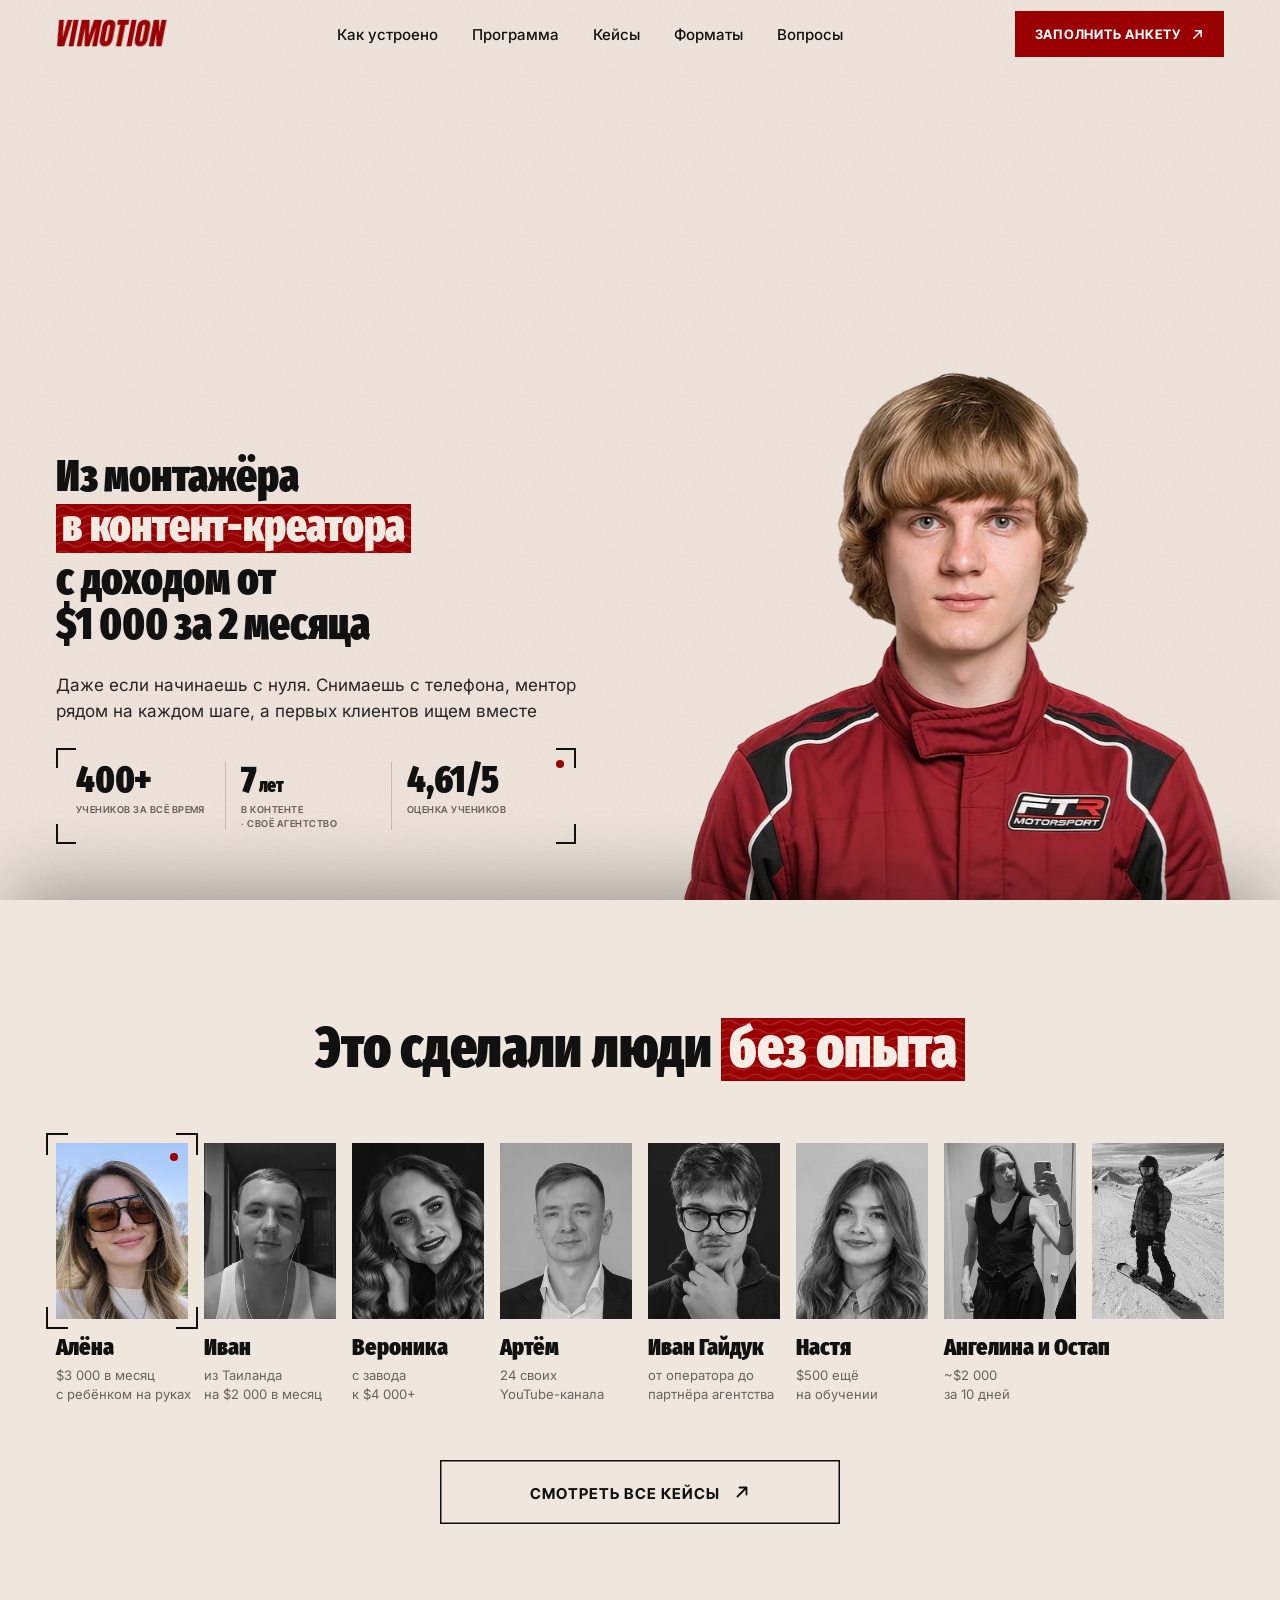
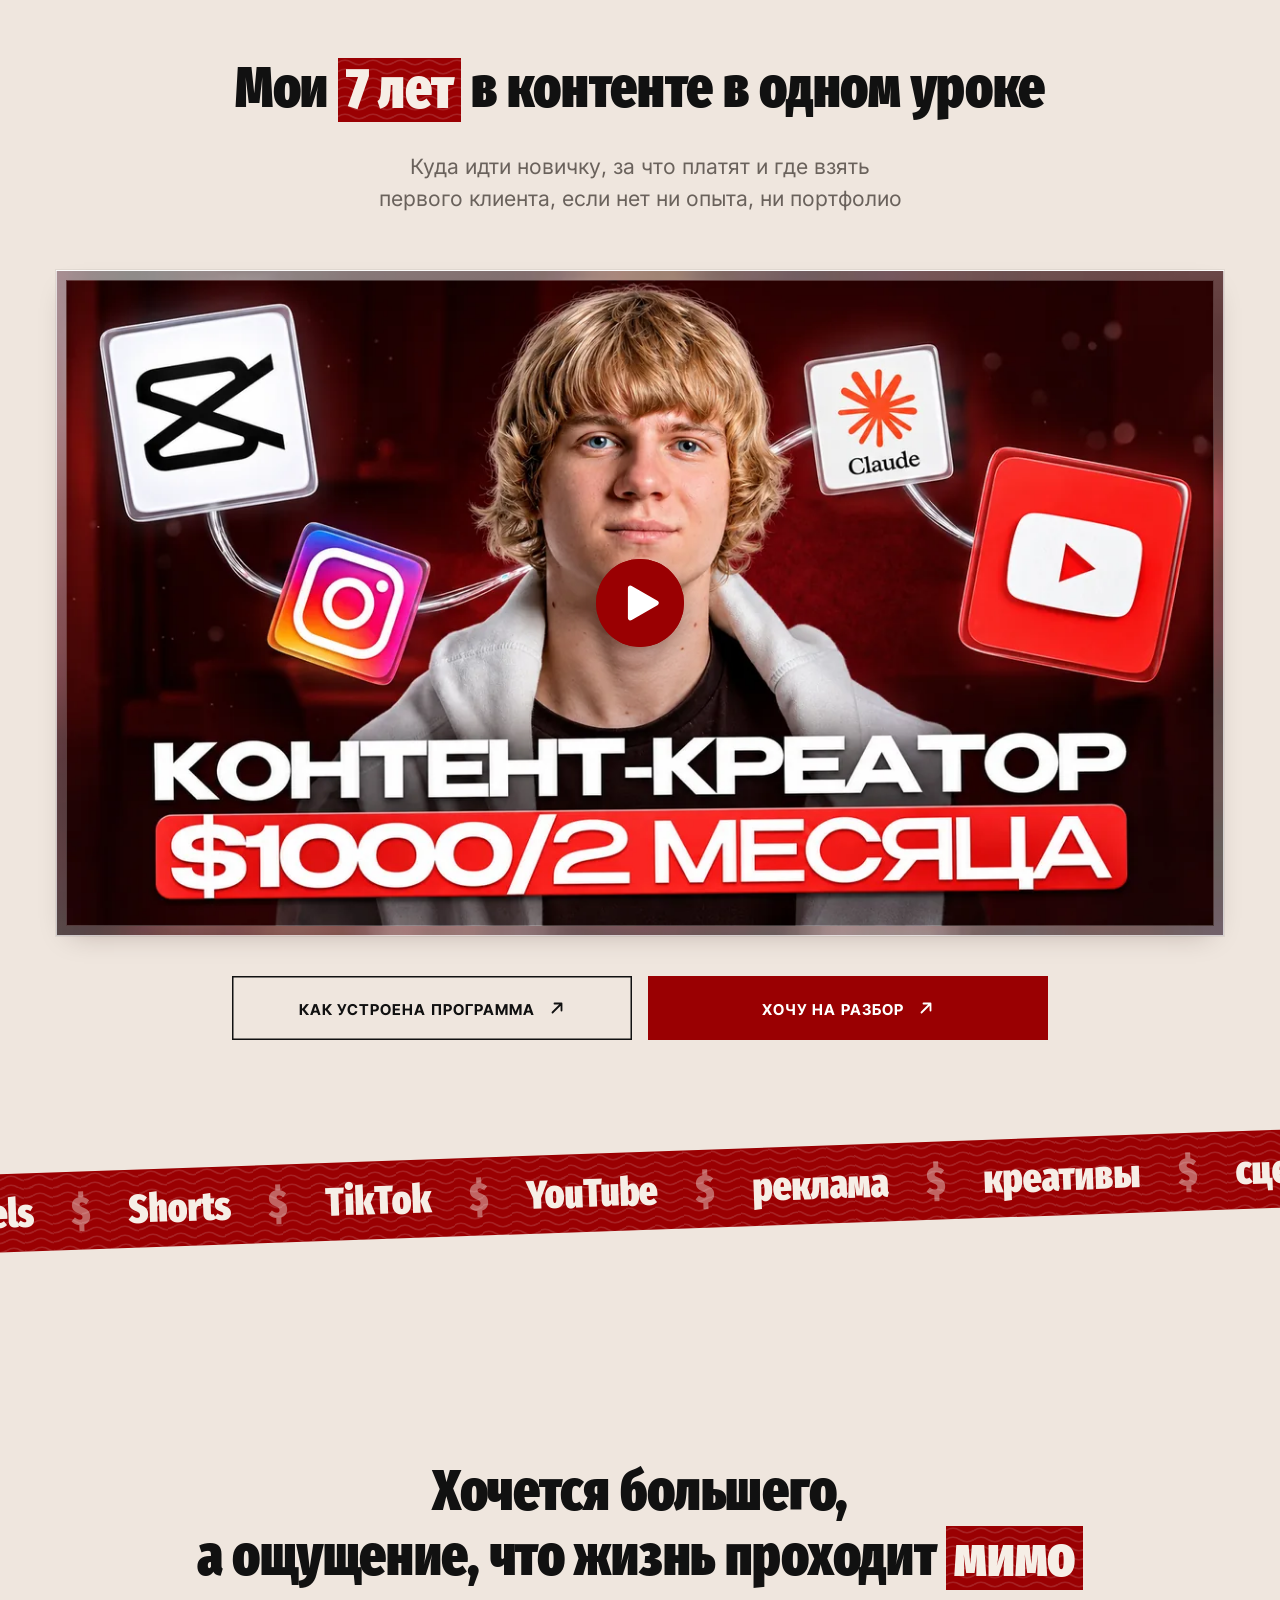
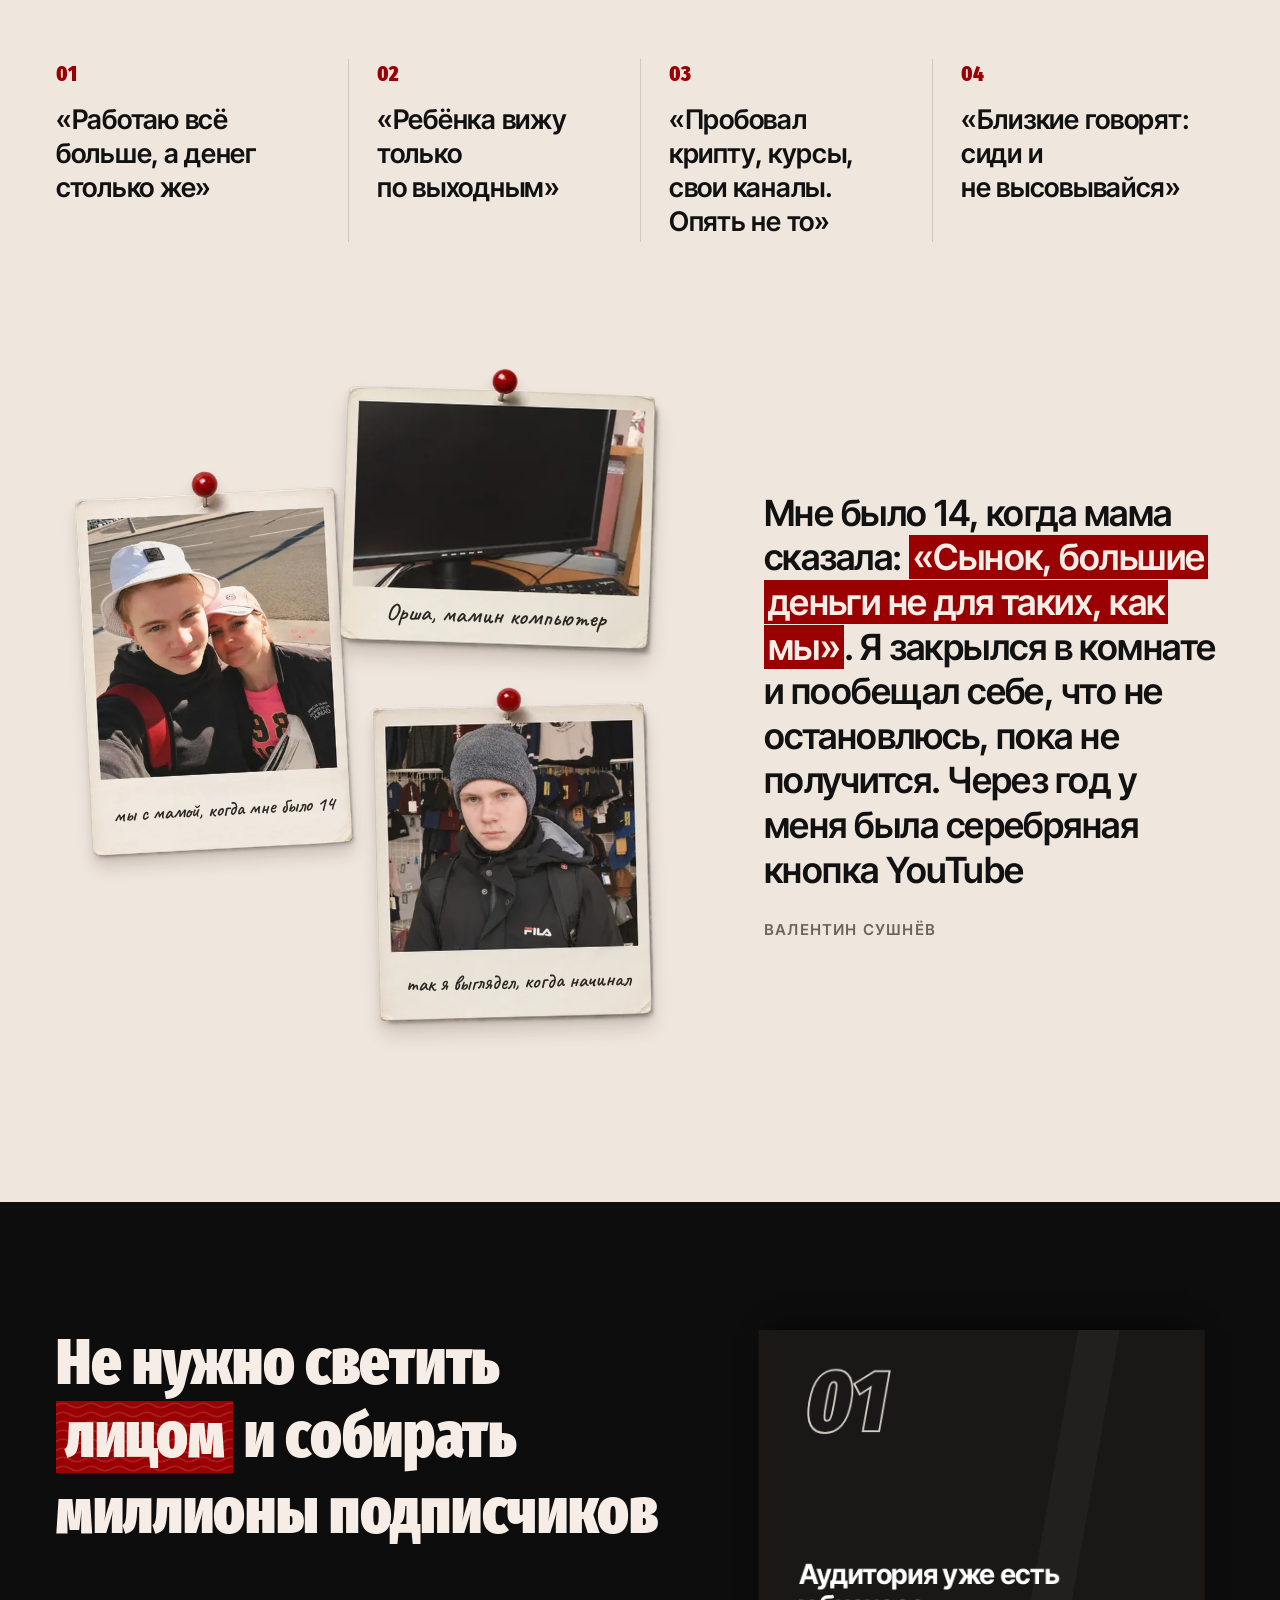
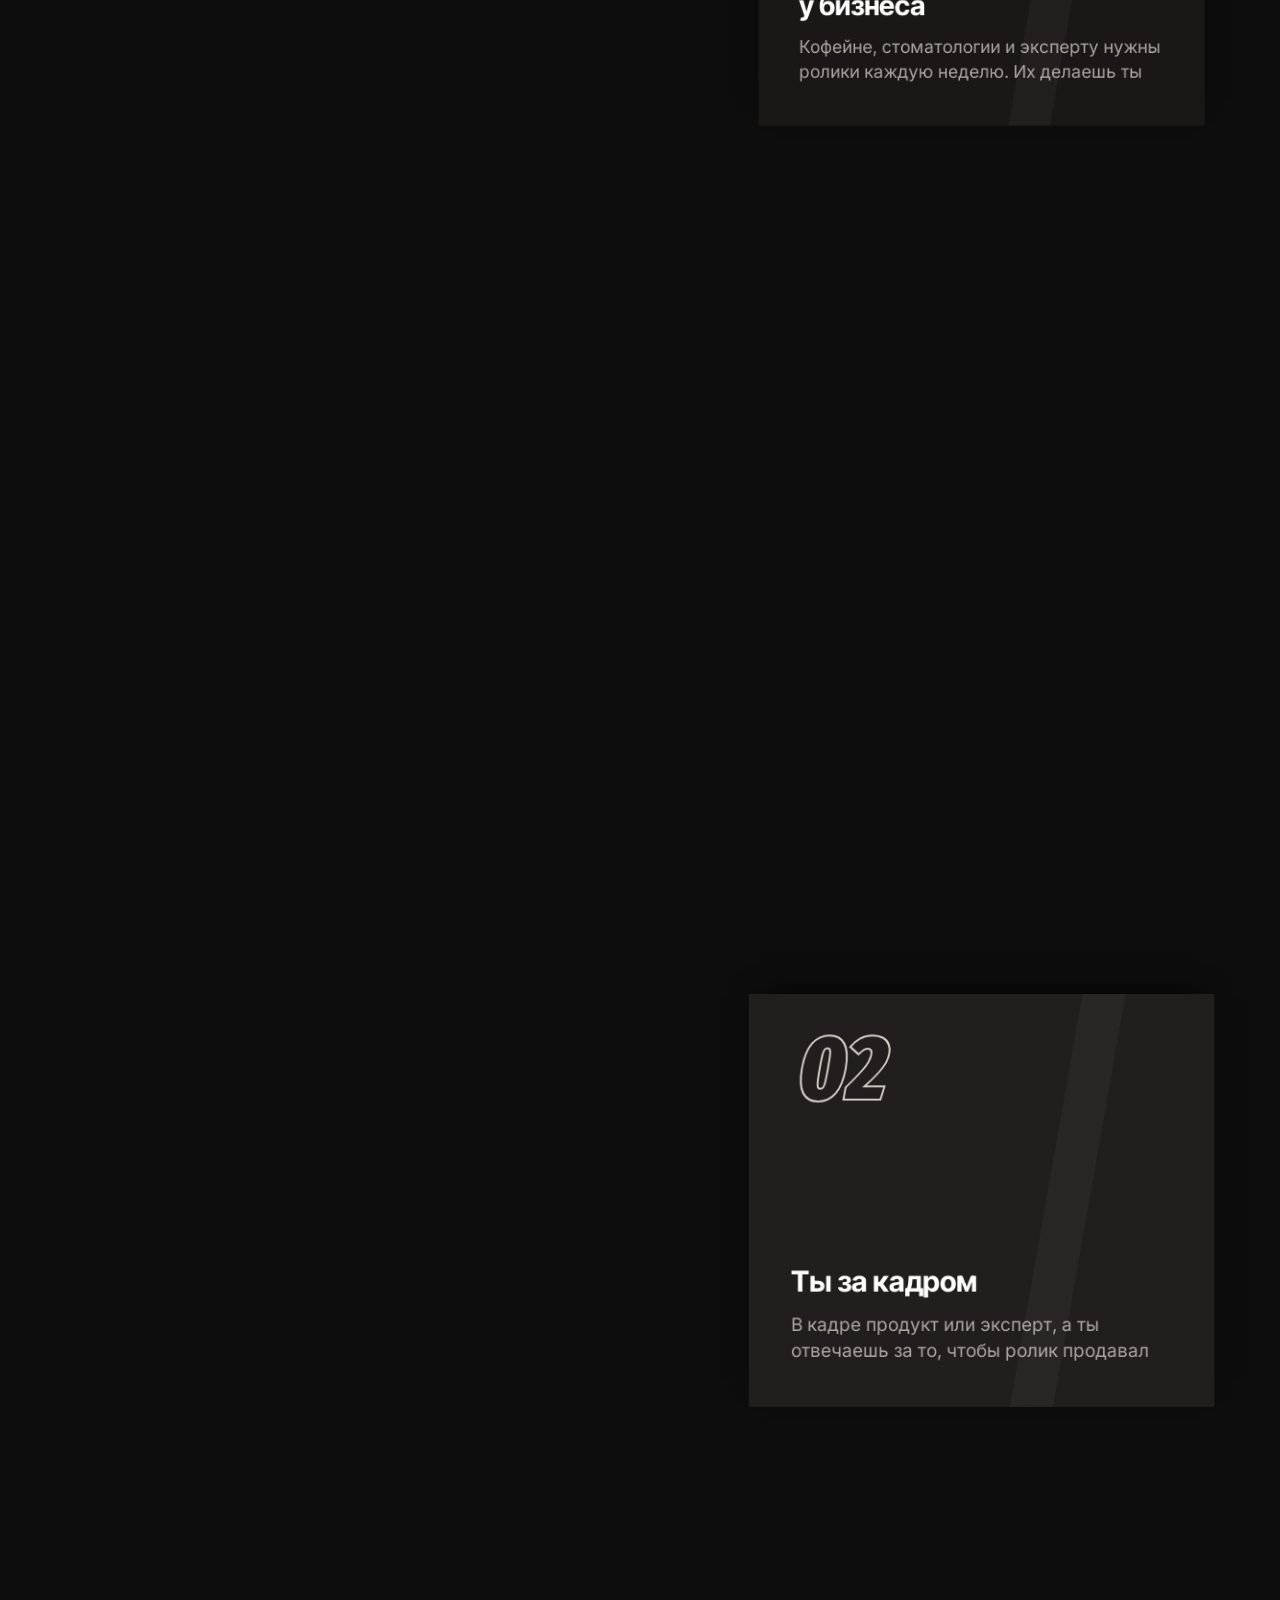
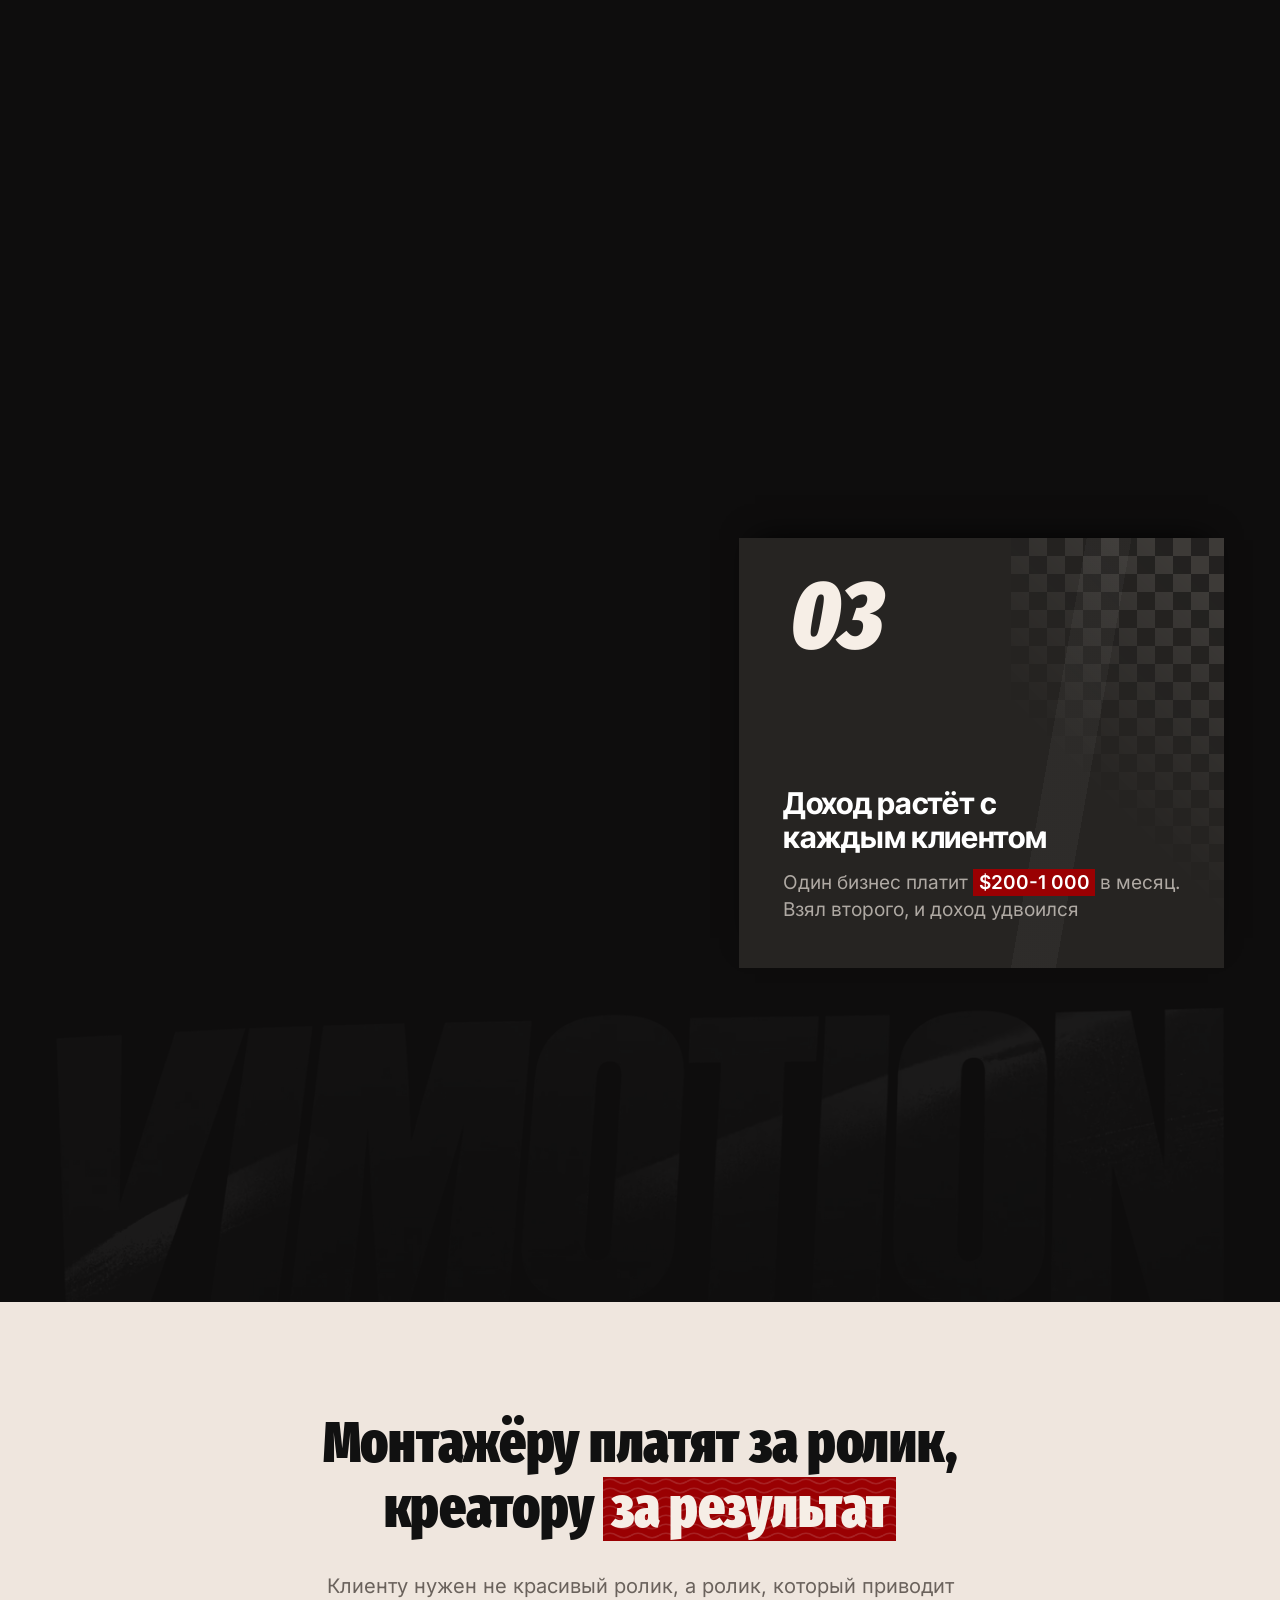
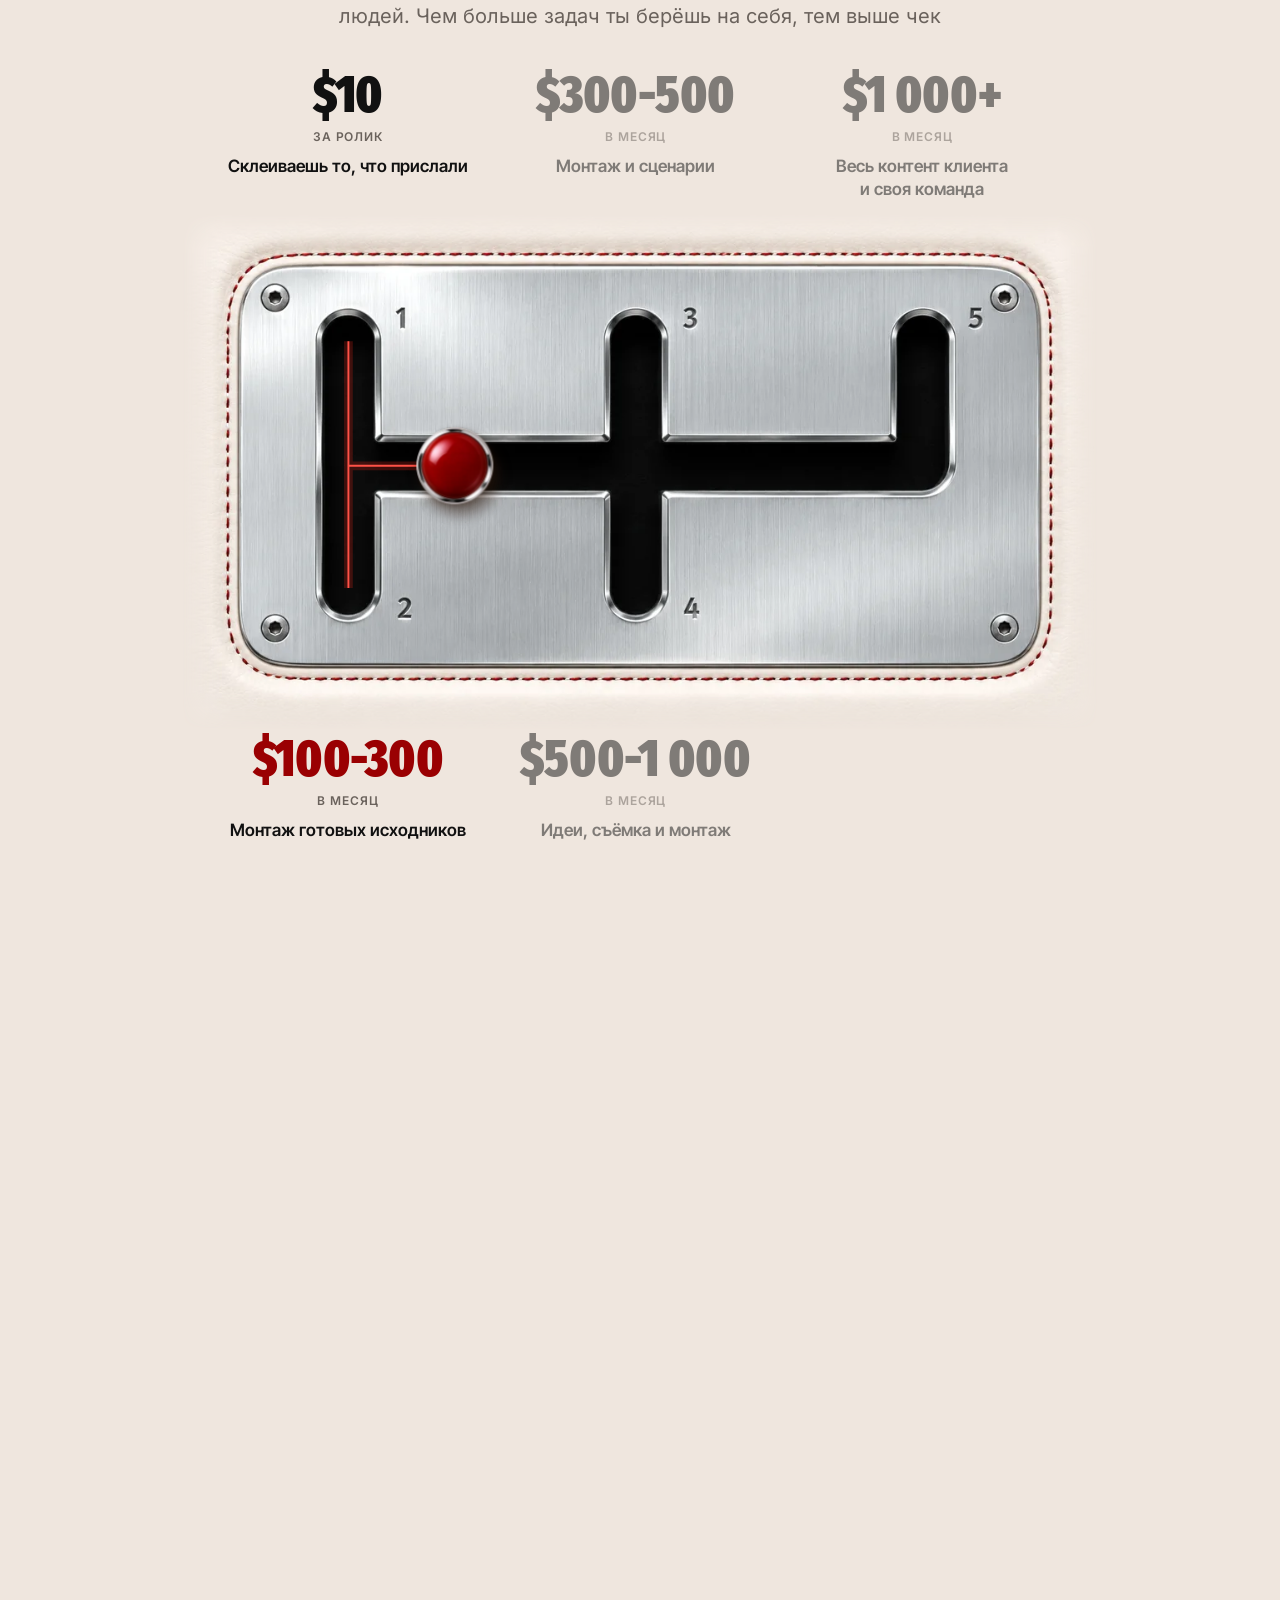
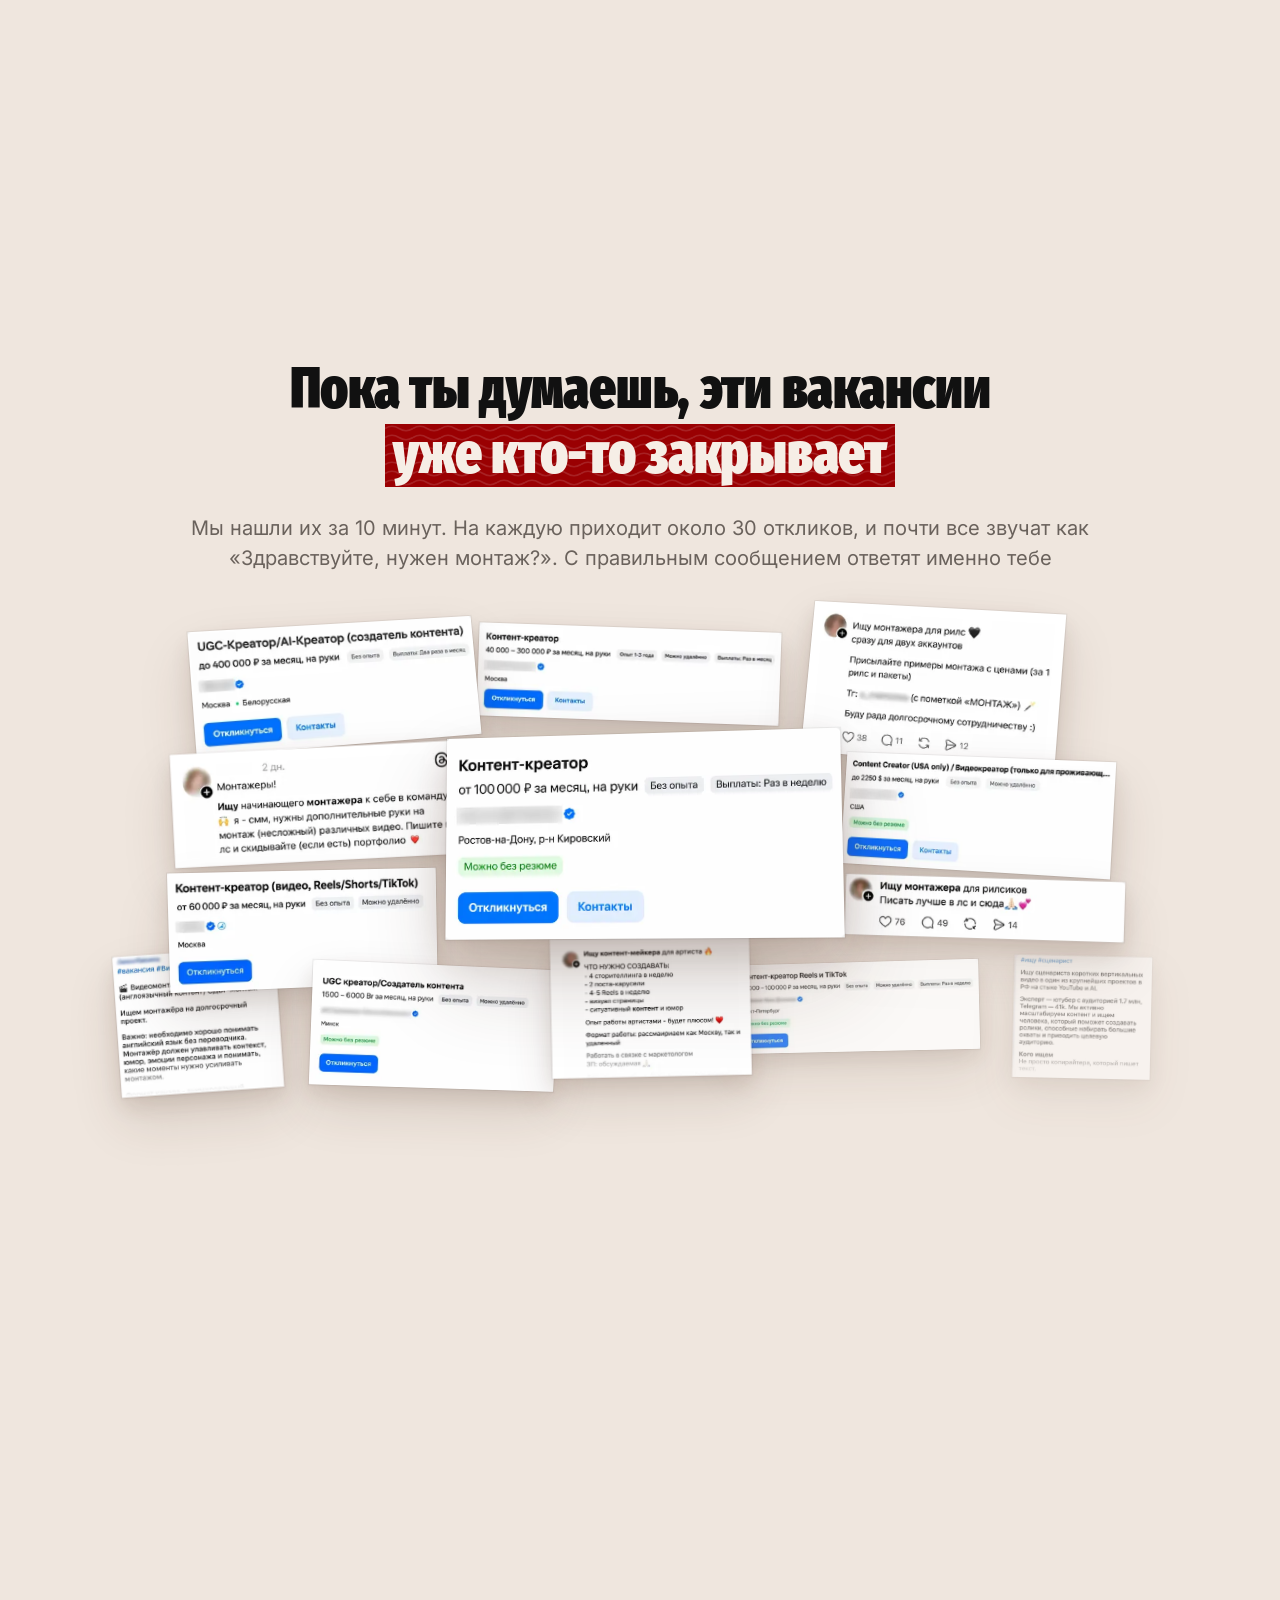
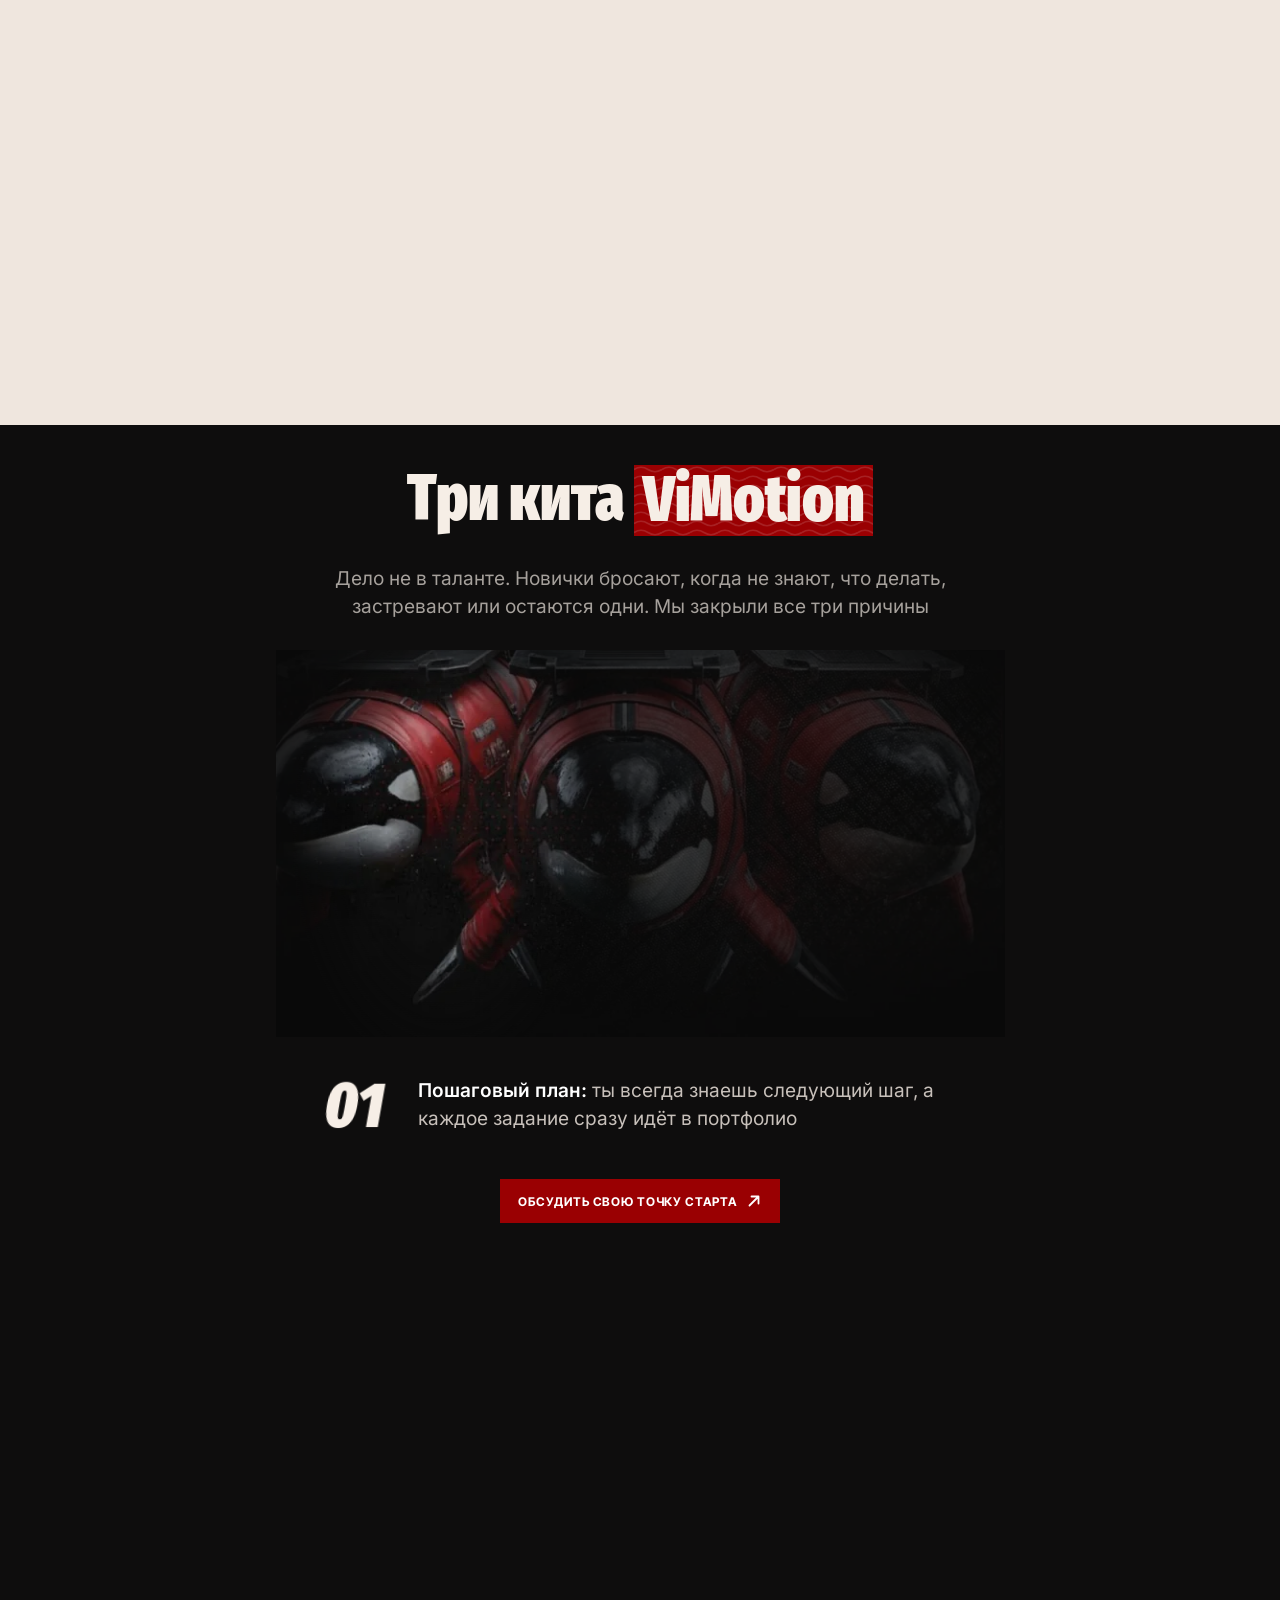
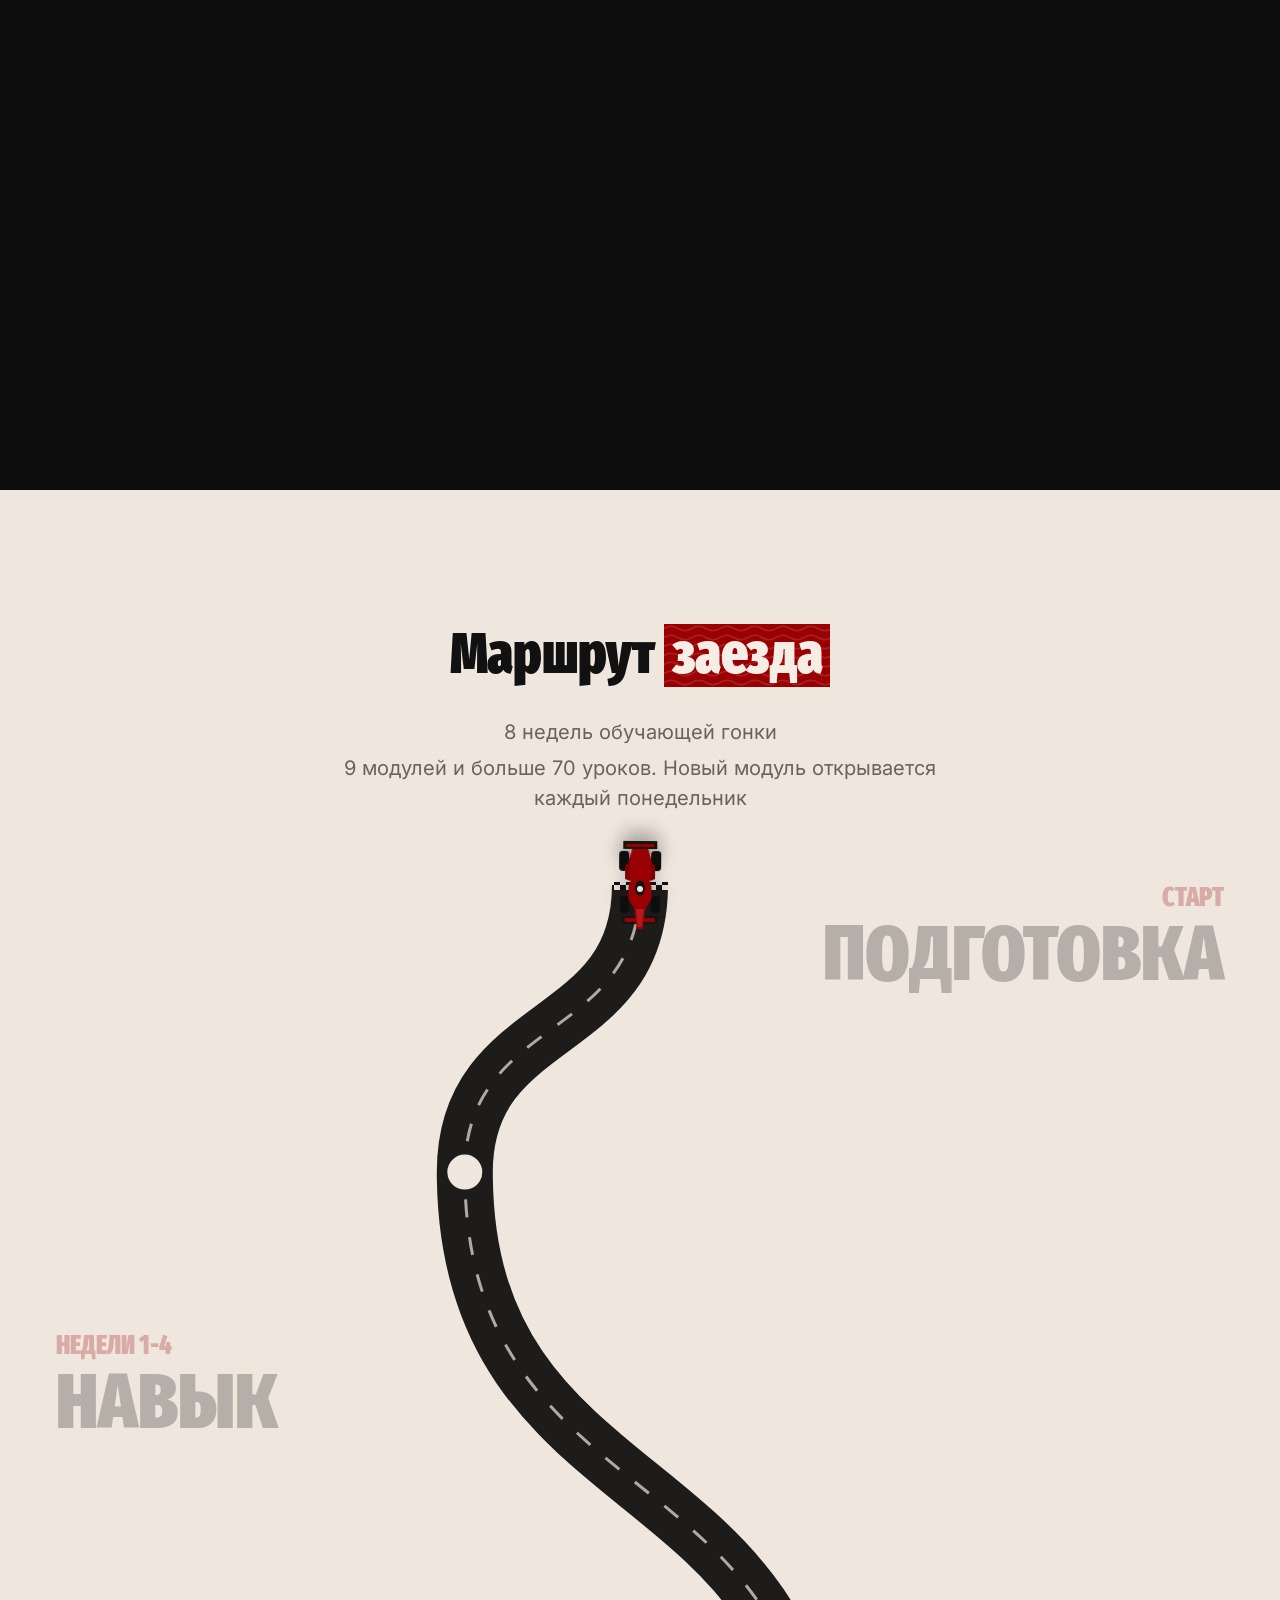
==== commit ce4a52e2: "Polish hero, scrolling header and whales CTA" ====
--- a/site/index.html
+++ b/site/index.html
@@ -37,8 +37,8 @@
 <link rel="preload" href="fonts/inter-tight-latin-700-normal.woff2" as="font" type="font/woff2" crossorigin>
 <link rel="preload" as="image" type="image/webp" href="img/wordmark.webp" imagesrcset="img/wordmark-800.webp?v=20261117z6 800w, img/wordmark-1100.webp?v=20261117z6 1100w, img/wordmark.webp 1600w" imagesizes="(max-width:720px) calc(100vw - 32px), (max-width:1180px) calc(100vw - 64px), calc(100vw - 112px)">
 <link rel="preload" as="image" type="image/webp" href="img/valentin-poster.webp?v=20261117z3" imagesrcset="img/valentin-poster-744.webp?v=20261117z6 744w, img/valentin-poster.webp?v=20261117z3 1104w" imagesizes="(max-width:720px) 96vw, (max-width:1180px) 52vw, 48vw" fetchpriority="high">
-<link rel="stylesheet" href="styles/site.css?v=76434d19">
-<script src="scripts/site.js?v=76434d19" defer></script>
+<link rel="stylesheet" href="styles/site.css?v=c1235d4b">
+<script src="scripts/site.js?v=c1235d4b" defer></script>
 </head>
 <body>
 
@@ -244,6 +244,7 @@
           <li class="wh-it"><span class="wh-n" aria-hidden="true">02</span><p><strong>Сопровождение:</strong> застрял, ментор разберёт. Пропал, он напишет первым</p></li>
           <li class="wh-it"><span class="wh-n" aria-hidden="true">03</span><p><strong>Окружение:</strong> рядом поток людей на том же пути и эфиры с Валентином</p></li>
         </ol>
+        <a class="btn wh-btn" href="https://vi-motion.pro/quiz/"><span class="bt">Обсудить свою точку старта</span><svg viewBox="0 0 16 16" fill="none" stroke="currentColor" stroke-width="1.8" stroke-linecap="round" stroke-linejoin="round" aria-hidden="true"><path d="M3.5 12.5l9-9M5.5 3.5h7v7"/></svg></a>
       </div>
     </div>
   </div>
--- a/site/styles/site.css
+++ b/site/styles/site.css
@@ -91,9 +91,10 @@
 .is-leaving .gauge{transform:translateY(-40px) scale(.94);opacity:0}
 @media (prefers-reduced-motion:reduce){.pre{display:none!important}}
 /* styles/blocks/00-header.css */
-.hdr{position:fixed;inset:0 0 auto 0;z-index:120;height:var(--hb);display:flex;align-items:center;justify-content:space-between;gap:8px;
+.hdr{--hide-offset:var(--hb);position:fixed;inset:0 0 auto 0;z-index:120;height:var(--hb);display:flex;align-items:center;justify-content:space-between;gap:8px;
   padding:var(--safe-top) max(var(--m),env(safe-area-inset-right,0px)) 0 max(var(--m),env(safe-area-inset-left,0px));
-  transition:background-color .35s,box-shadow .35s}
+  transition:top .24s var(--ease),background-color .35s,box-shadow .35s}
+.hdr.is-away:not(.is-menu){top:calc(-1 * var(--hide-offset) - 16px)}
 .hdr.has-inset{background:var(--cream)}
 .hdr.is-stuck{background:var(--cream);box-shadow:0 1px 0 rgba(17,17,17,.08),0 10px 30px -18px rgba(17,17,17,.35)}
 .nav a.is-cur::after{transform:scaleX(1)}
@@ -118,6 +119,7 @@
   .nav a{font-size:14px}
 }
 @media (max-width:1000px){
+  .hdr .btn-line{height:42px}
   .burger{display:inline-flex;position:relative;z-index:2;transition:border-color .3s}
   .burger i{transition:background .3s,box-shadow .3s,transform .4s var(--ease)}
   .logo,.hdr-right{position:relative;z-index:2}
@@ -145,7 +147,7 @@
 @media (max-width:720px){
   .logo{font-size:21px}
   .hdr-right{min-width:0;gap:6px}
-  .btn-line{height:38px;padding:0 10px;font-size:10px;gap:6px}
+  .btn-line{padding:0 10px;font-size:10px;gap:6px}
   .burger{flex:none}
 }
 @media (max-width:360px){
@@ -212,7 +214,7 @@
 @keyframes rise{0%{opacity:0;transform:translateY(9%)}45%{opacity:1}100%{opacity:1;transform:none}}
 @keyframes up{from{opacity:0;transform:translateY(16px)}to{opacity:1;transform:none}}
 @keyframes fade{from{opacity:0}to{opacity:1}}
-@media (max-width:1320px){
+@media (max-width:1480px){
   .hero{min-height:var(--vhl,100svh)}
   .hero-in{display:flow-root;width:100%;padding:0 0 8px}
   .copy{width:min(44vw,520px);margin:calc(76px + (100vw - 2*var(--m))*471/1600 + 28px) 0 0 var(--m)}
@@ -638,6 +640,7 @@
 .wh.js .wh-list{display:grid;min-height:120px;align-items:center}
 .wh.js .wh-it{grid-area:1/1;opacity:0;visibility:hidden;transform:translateY(14px);transition:opacity .45s,transform .6s var(--ease),visibility 0s .45s}
 .wh.js .wh-it.on{opacity:1;visibility:visible;transform:none;transition-delay:.12s,.12s,0s}
+.wh-btn.btn{width:auto;min-width:0;max-width:100%;height:44px;margin-top:14px;padding-inline:18px;font-size:12px;gap:8px;white-space:normal}
 .wh.pin .wh-run{height:calc(var(--vhl,100vh)*1.85)}
 .wh.pin .wh-stage{position:sticky;top:var(--hb);height:var(--vhs);display:grid;align-items:center;padding-top:32px;padding-bottom:32px}
 @media (max-width:1180px){
@@ -659,7 +662,7 @@
 }
 @media (min-width:560px) and (max-height:660px){
   .wh-in{max-width:760px;display:grid;grid-template-columns:1fr 1fr;gap:10px 24px}
-  .wh-h,.wh-sub{grid-column:1/-1;justify-self:center}
+  .wh-h,.wh-sub,.wh-btn{grid-column:1/-1;justify-self:center}
   .wh-h.h2{font-size:clamp(30px,5vw,48px)}
   .wh-pic{width:min(100%,var(--wh-width,360px));margin:0 auto}
   .wh-sub{max-width:52em;margin:0;font-size:14px;line-height:1.35}
@@ -668,6 +671,7 @@
   .wh-it p{font-size:14px;line-height:1.4}
   .wh-n{font-size:34px}
   .wh.js .wh-list{min-height:0}
+  .wh-btn.btn{margin-top:0}
   .wh.pin .wh-stage{padding-block:12px}
 }
 @media (prefers-reduced-motion:reduce){
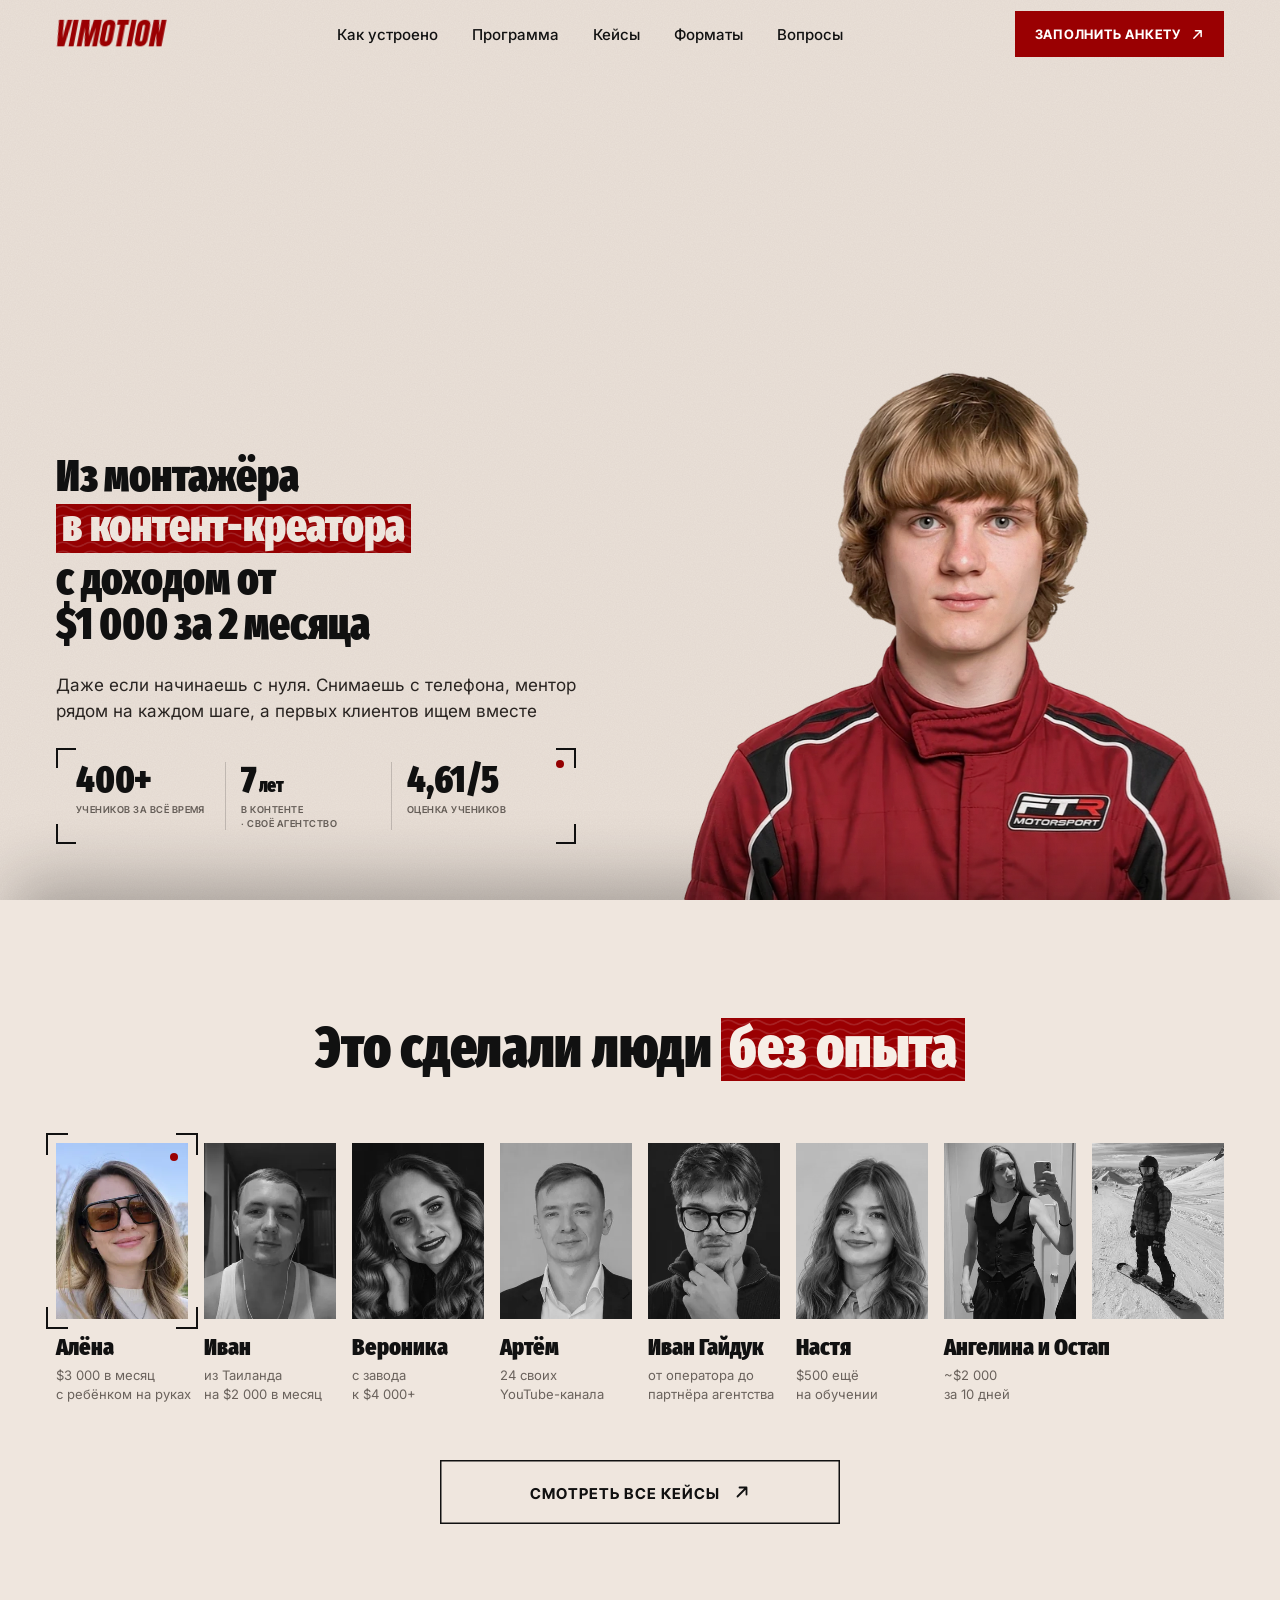
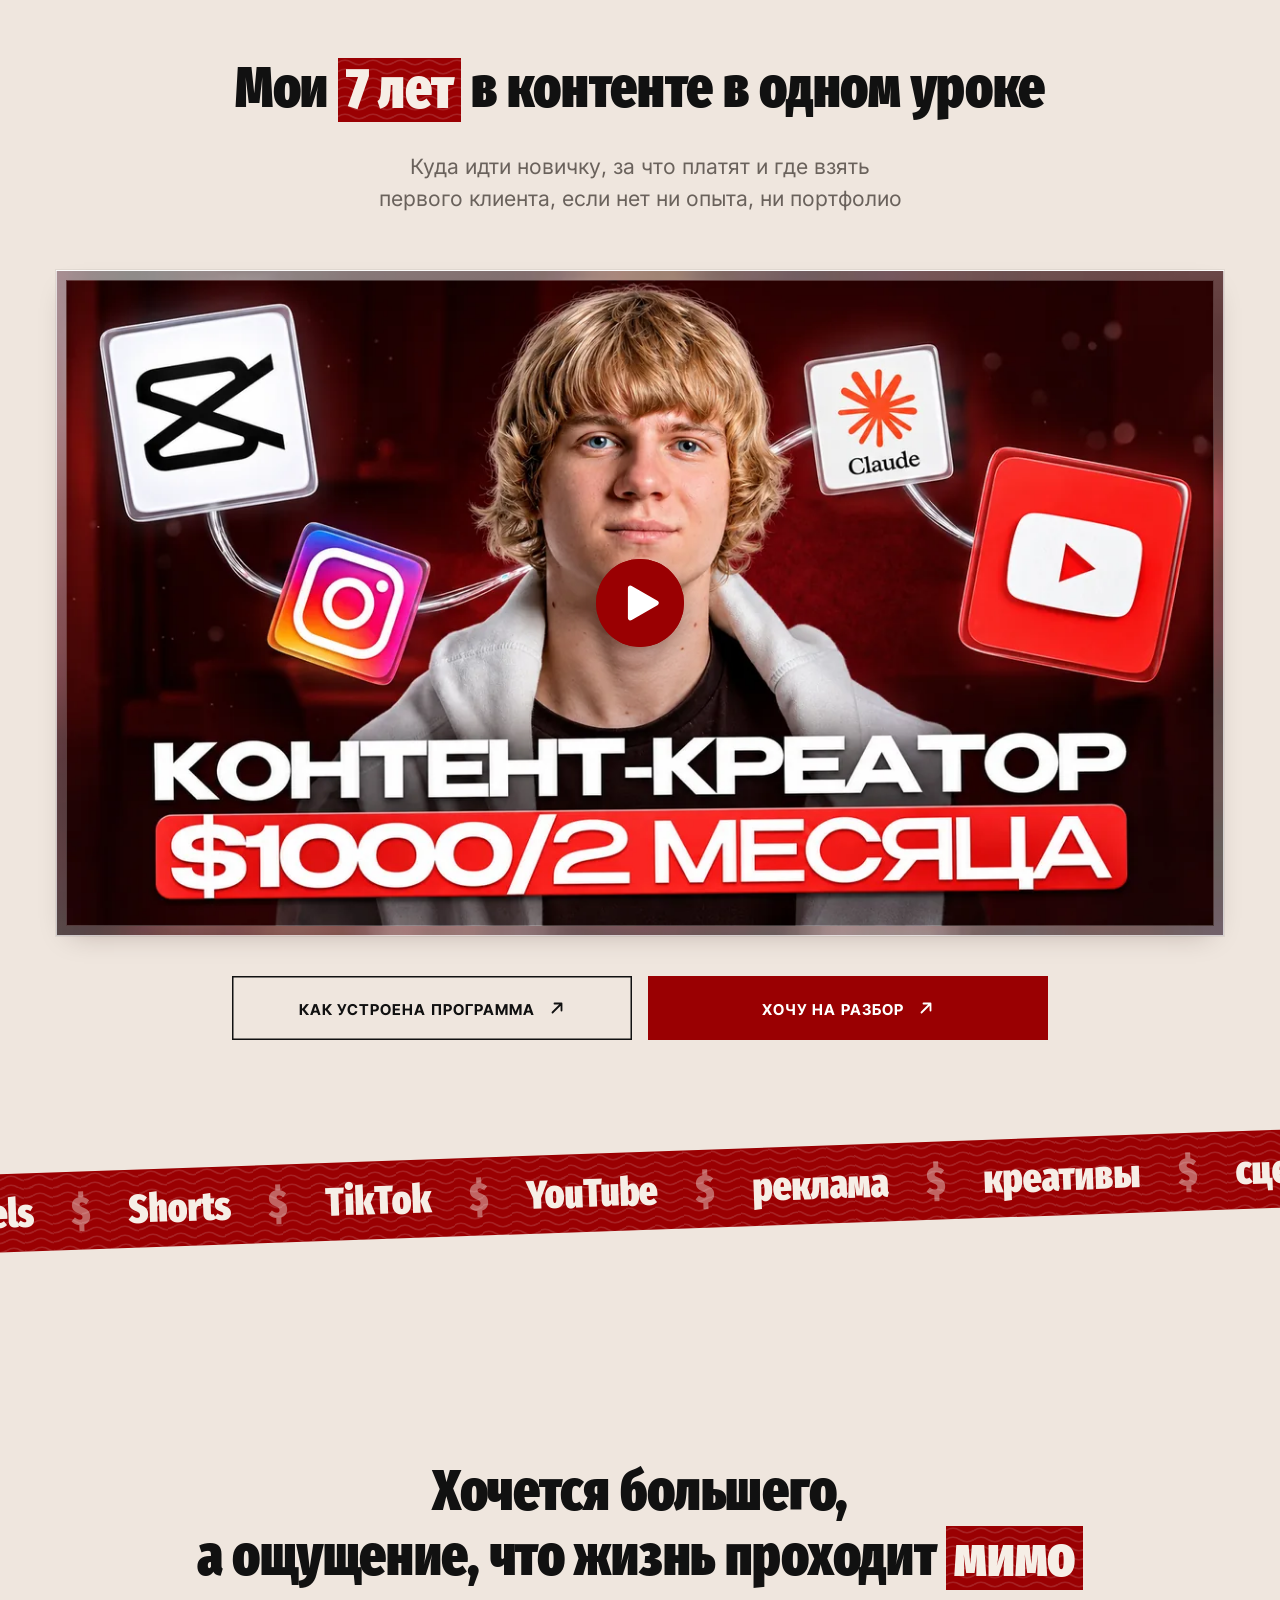
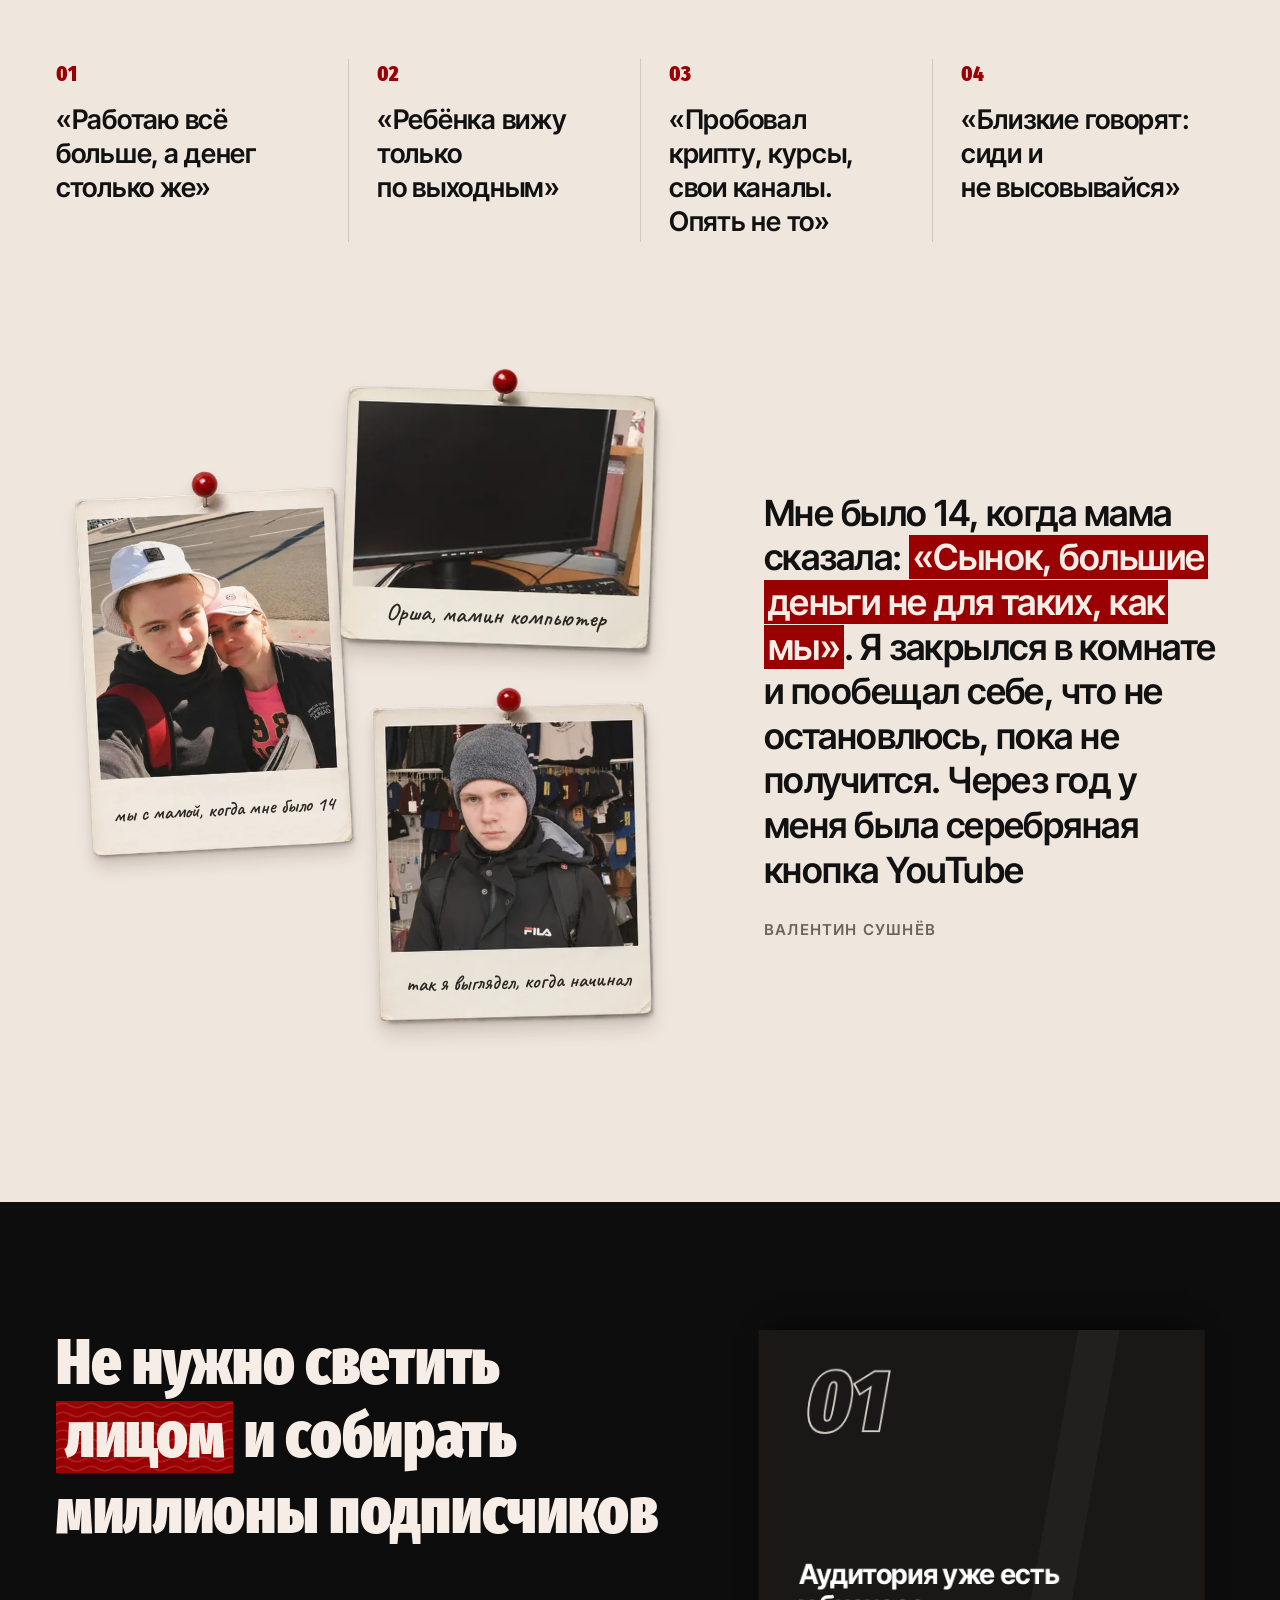
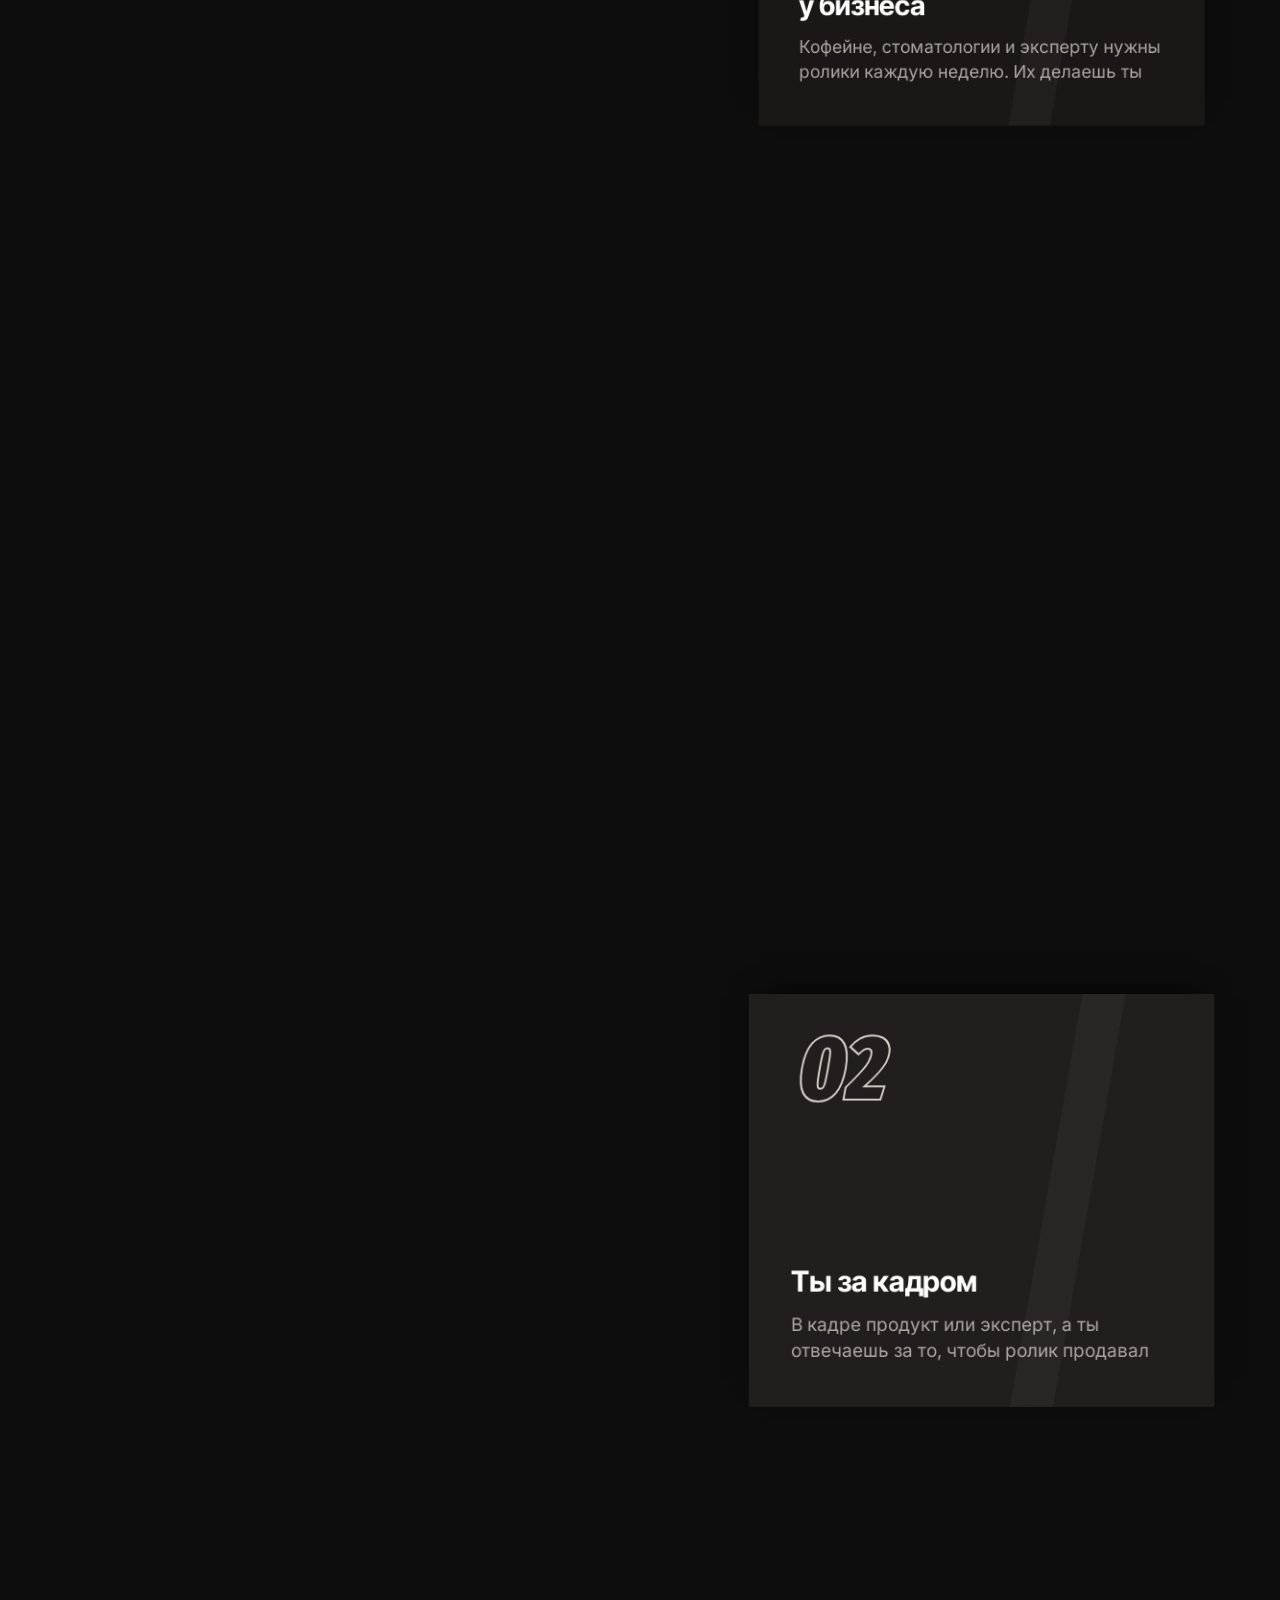
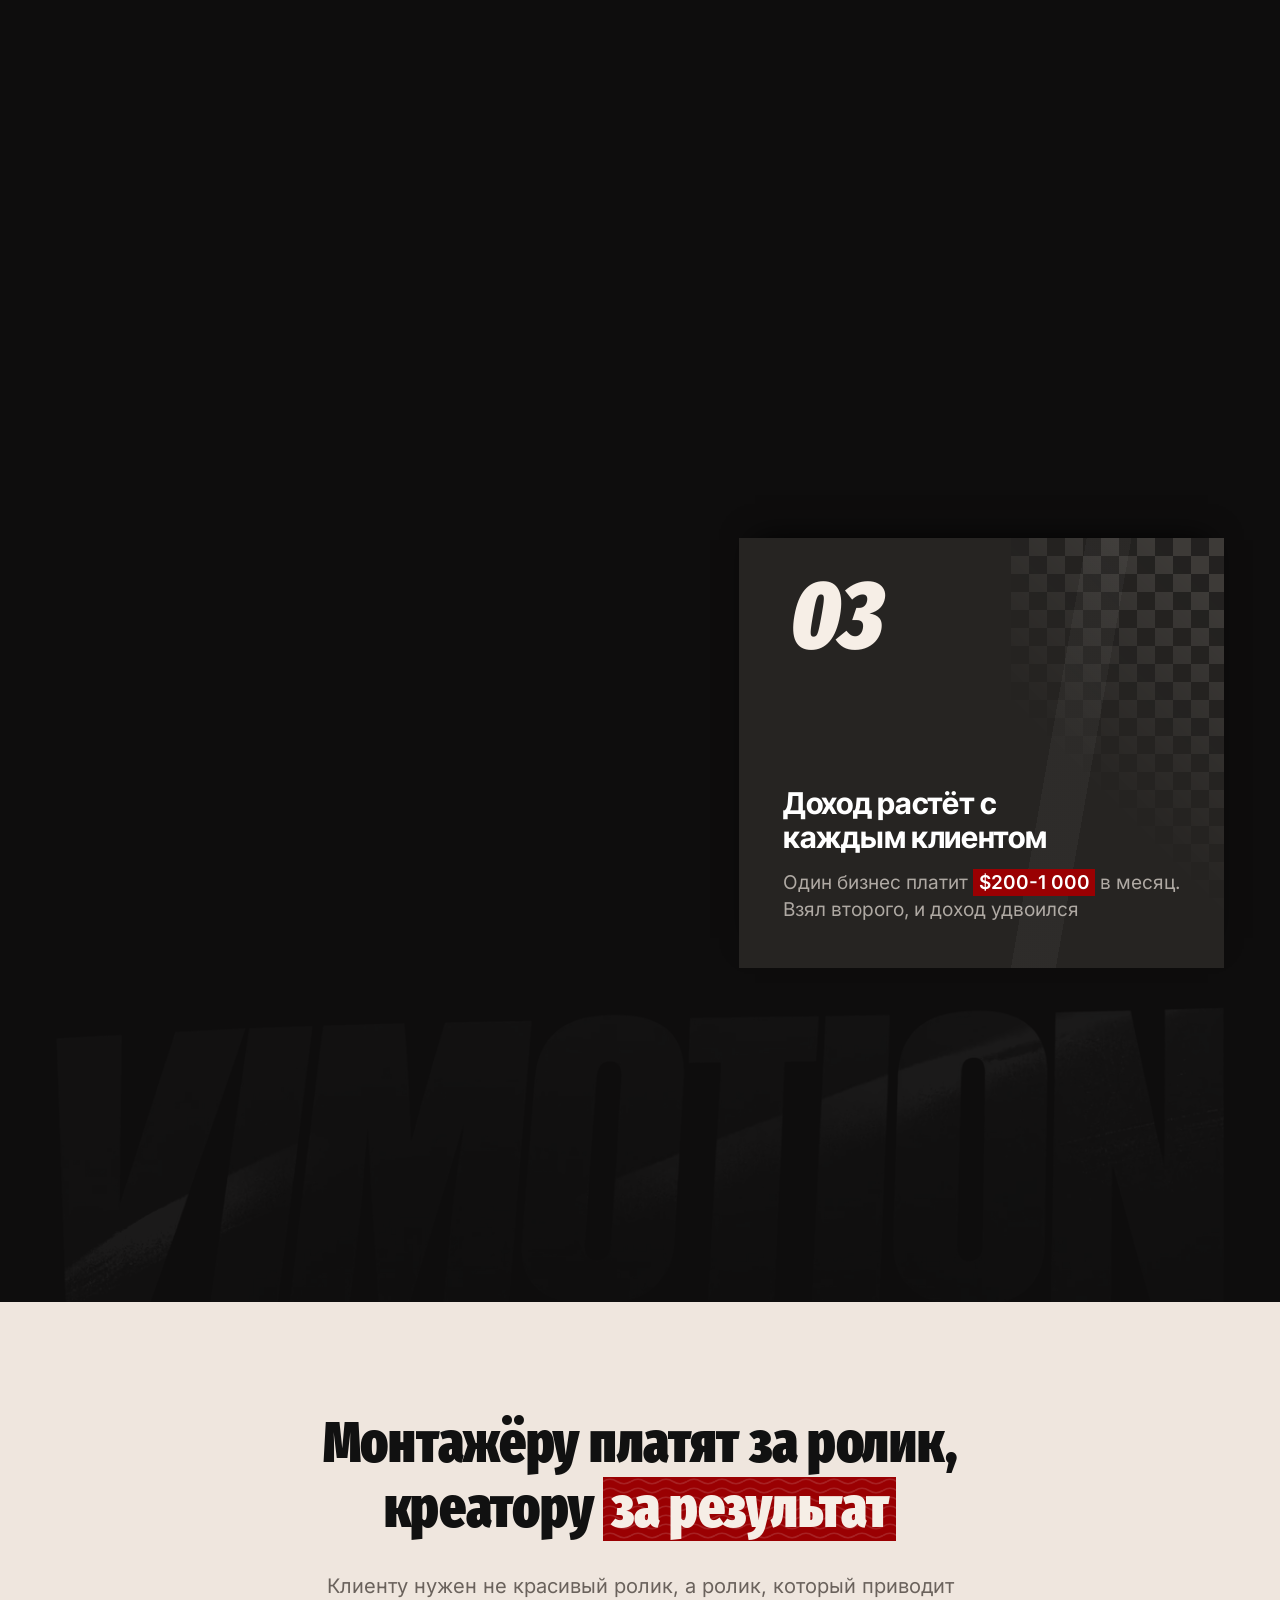
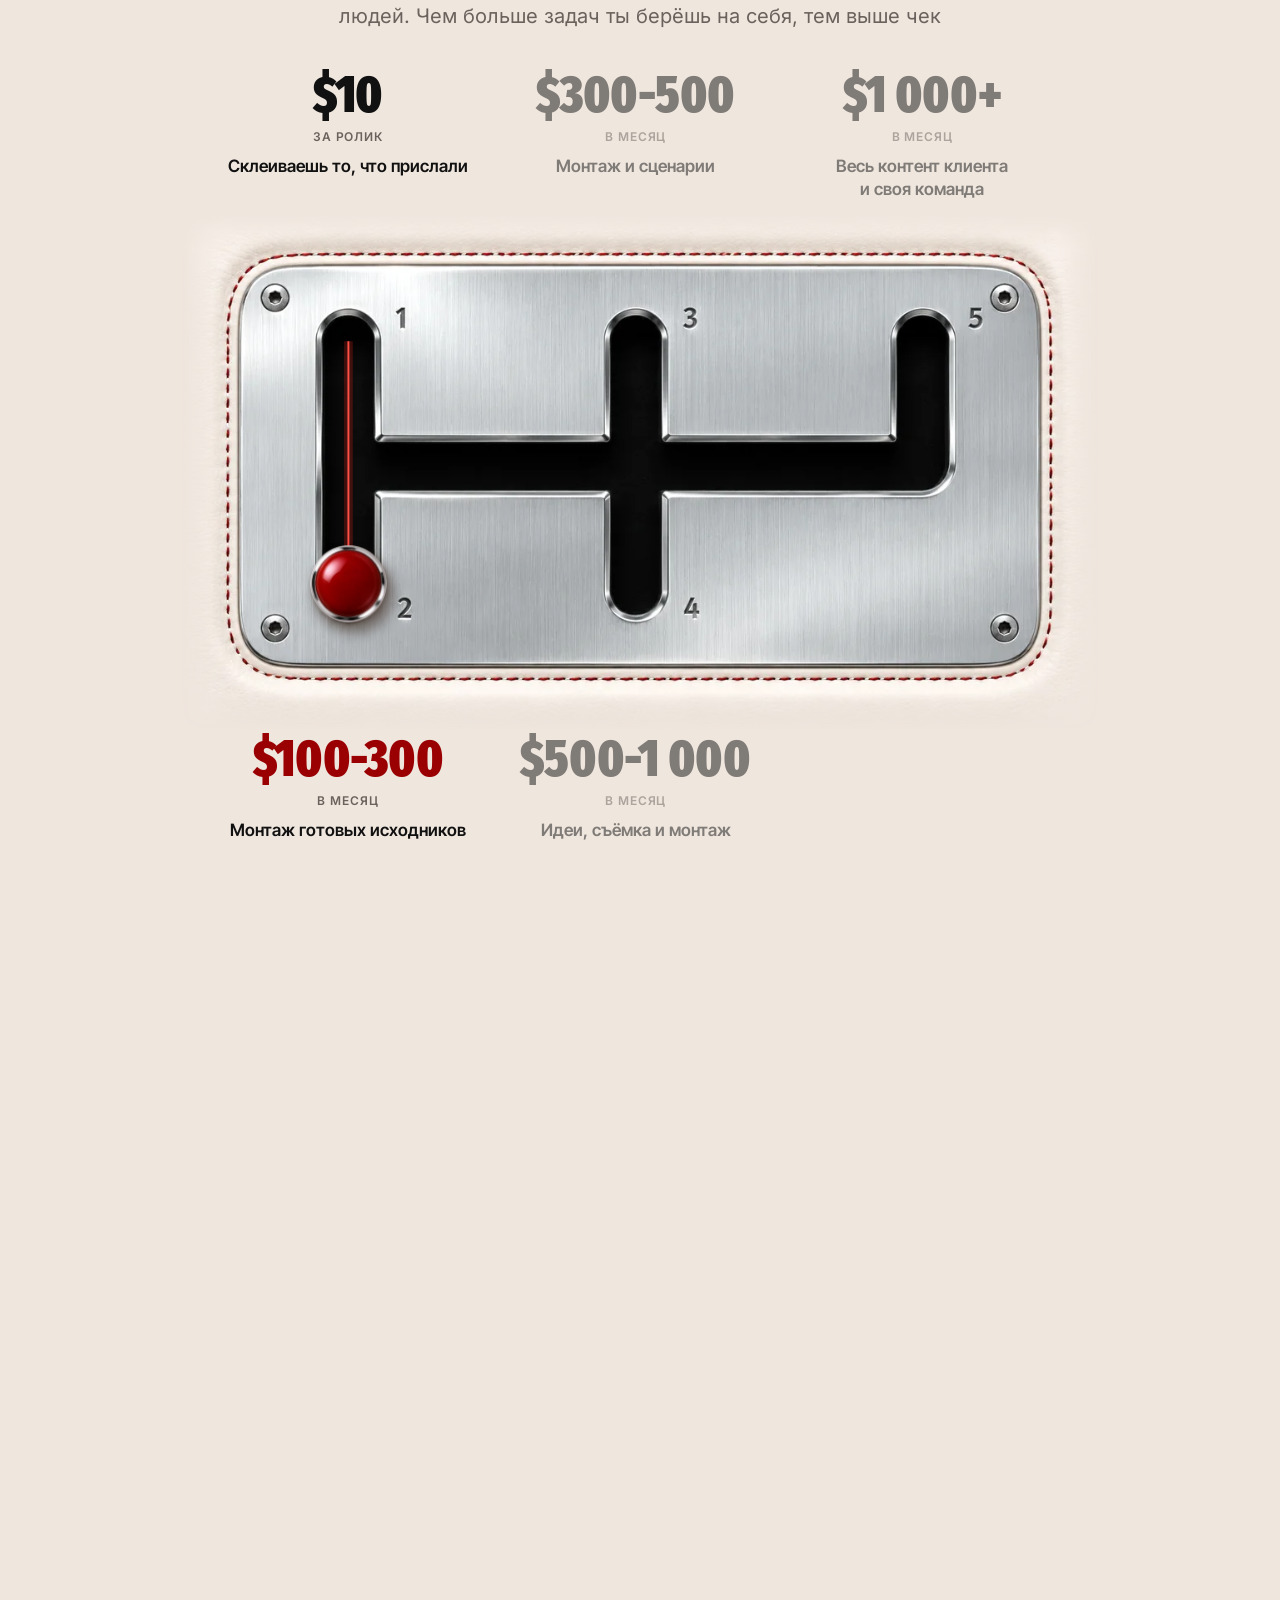
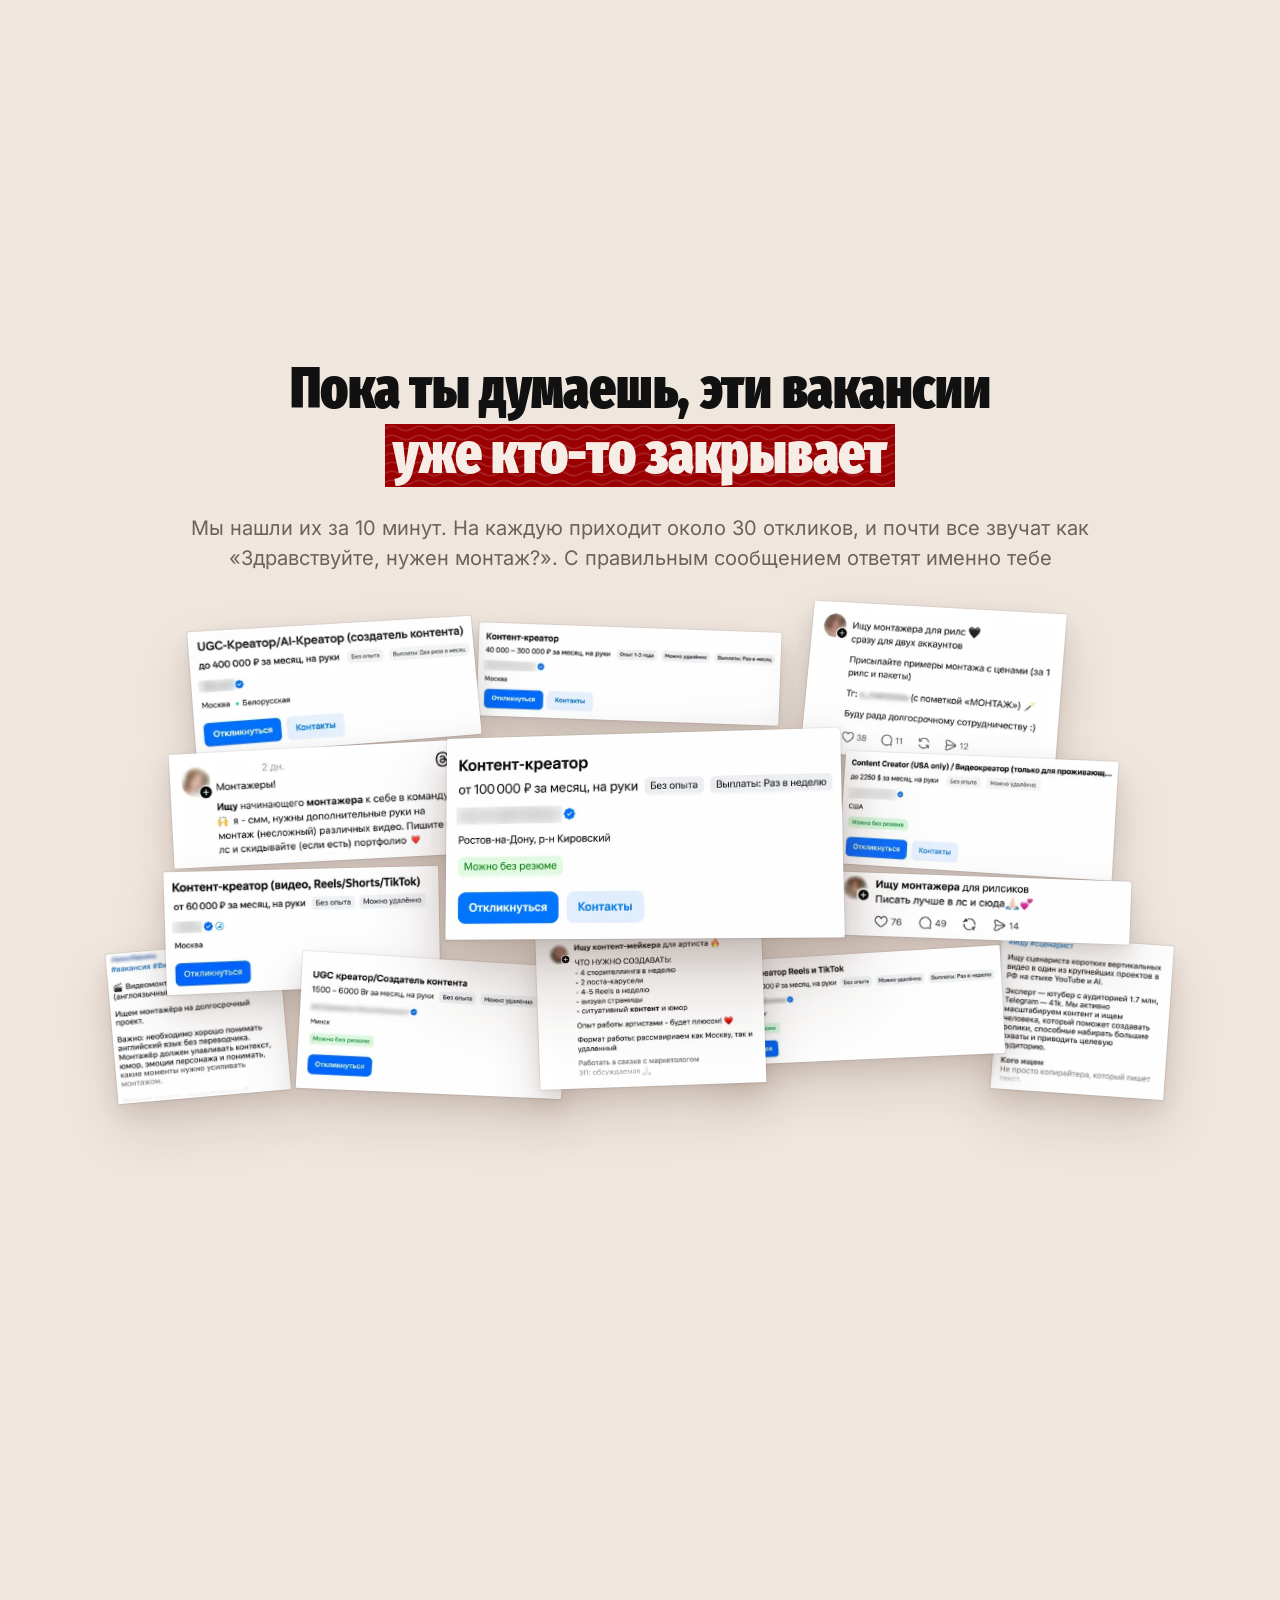
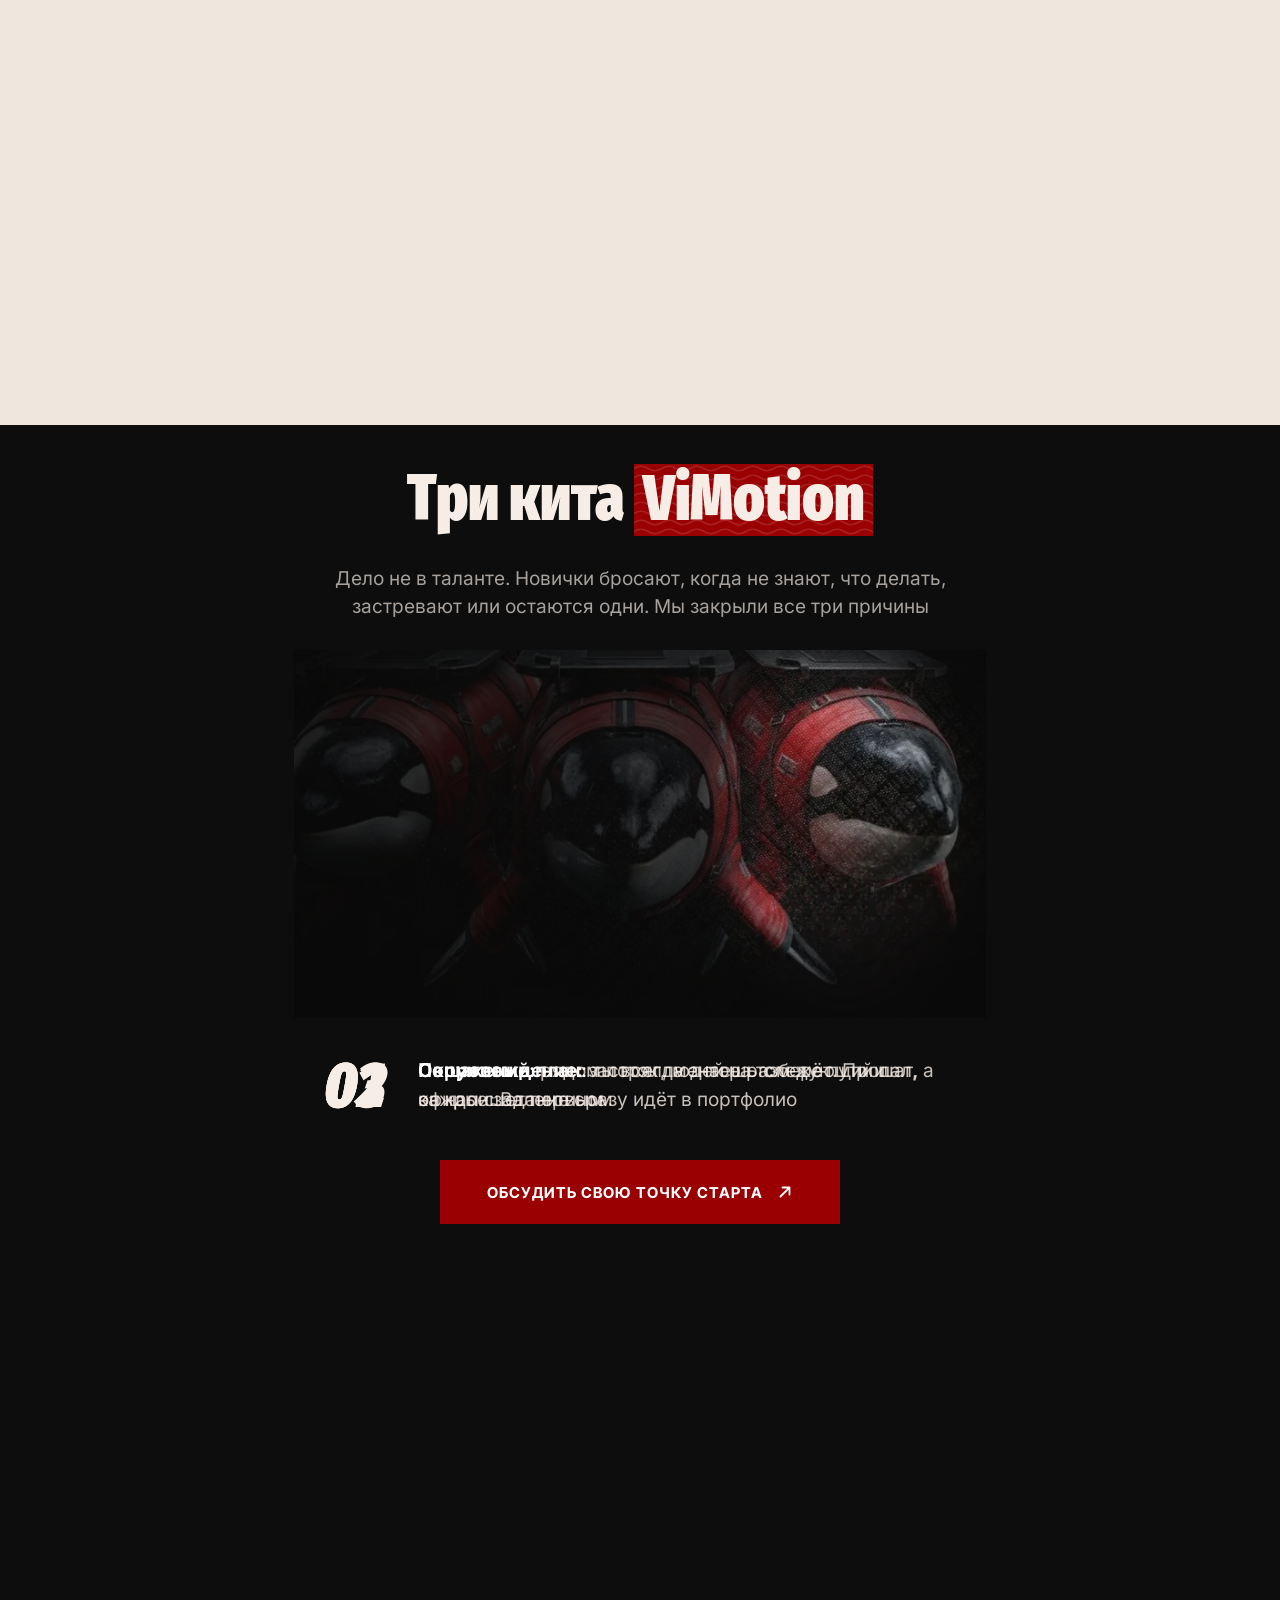
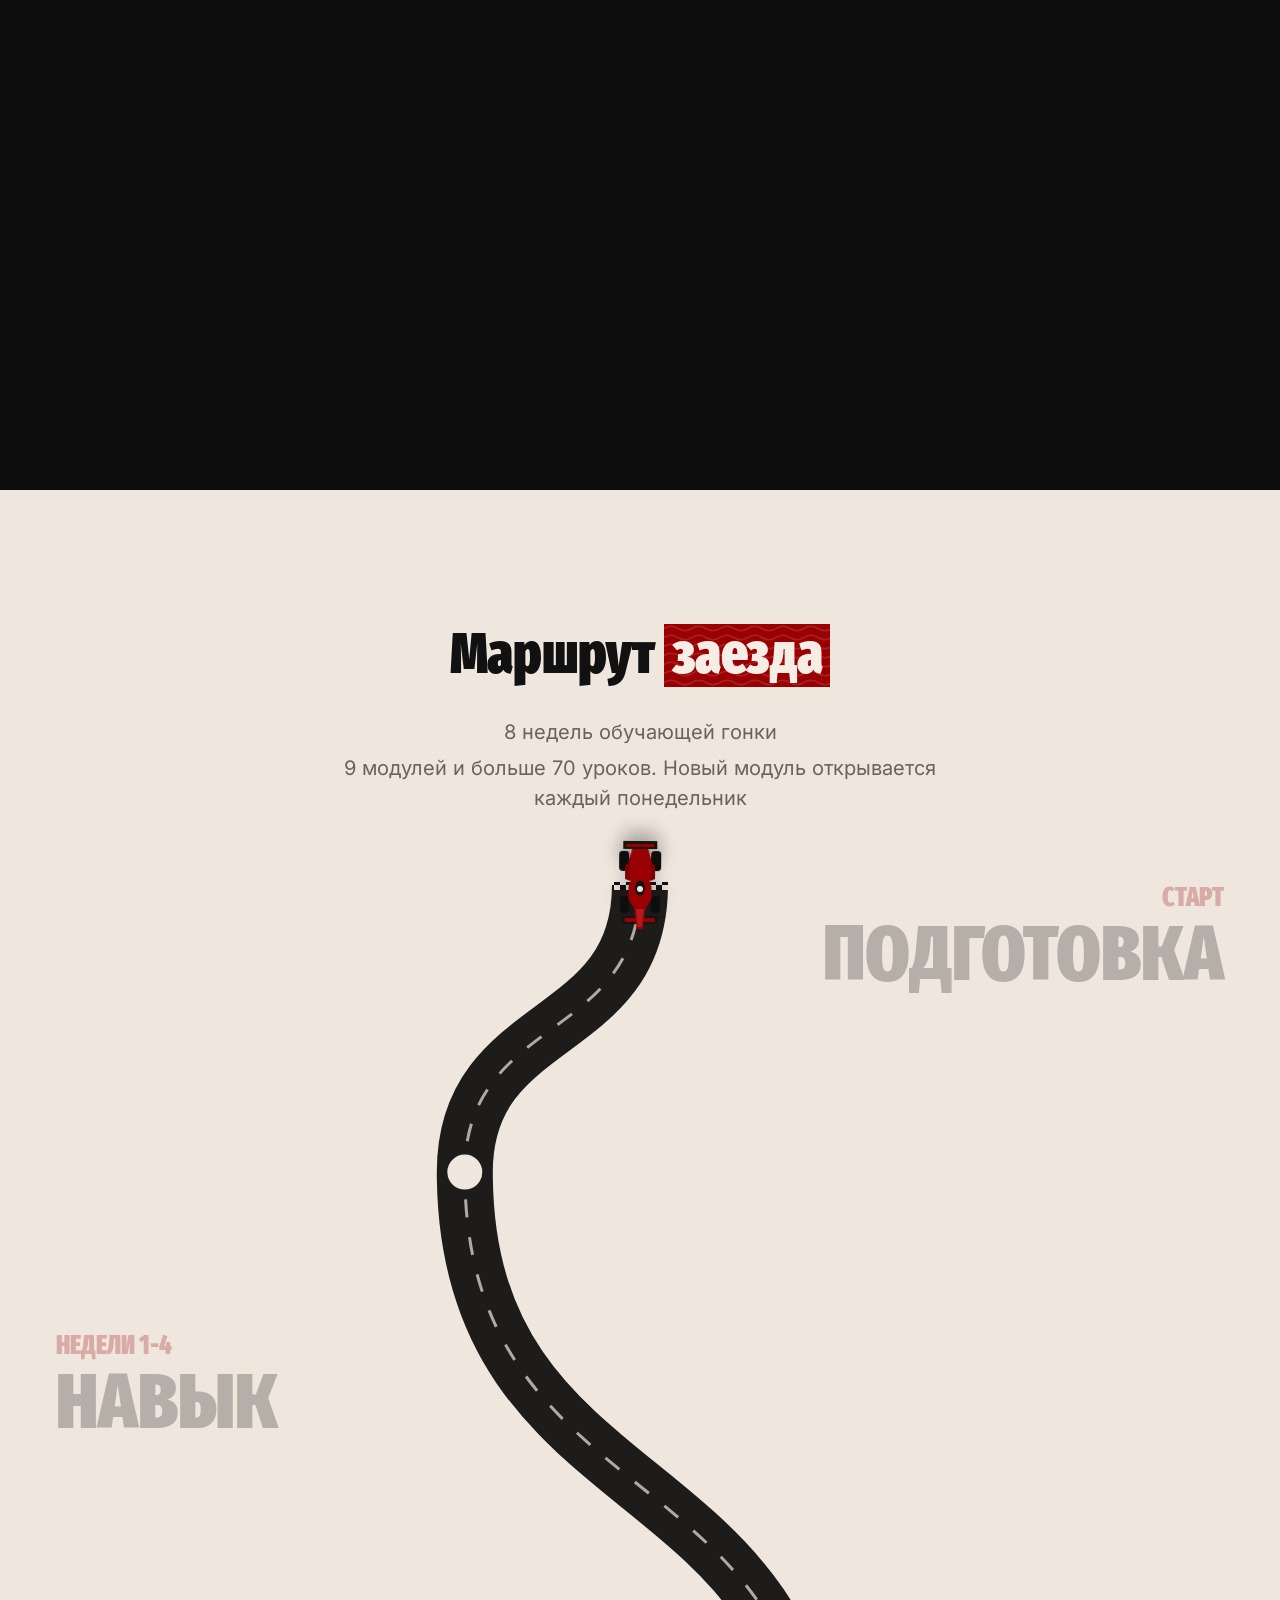
==== commit a340843c: "Stabilize mobile scrolling, browser chrome and startup" ====
--- a/site/index.html
+++ b/site/index.html
@@ -5,31 +5,48 @@
 <meta charset="utf-8">
 <meta name="viewport" content="width=device-width,initial-scale=1,viewport-fit=cover">
 <meta name="format-detection" content="telephone=no,email=no,address=no">
-<script>/* Высота шторки встроенного браузера меняется отдельно от размеров окна. */
-(function(){var root=document.documentElement,view=window.visualViewport,touch=matchMedia('(pointer:coarse)'),width=0,height=0,frame=0;
-function measure(){frame=0;var w=root.clientWidth||innerWidth,h=innerHeight;
-  if(view&&Math.abs(view.scale-1)<.01&&view.height>0)h=Math.min(h,Math.round(view.height));
-  if(w===width&&(h===height||(touch.matches&&scrollY>4&&Math.abs(h-height)<80)))return;
-  width=w;height=h;window.vmVH=h;root.style.setProperty('--vhl',h+'px');
-  window.dispatchEvent(new Event('vmviewport'));
-}
-function schedule(){if(!frame)frame=requestAnimationFrame(measure)}
-measure();addEventListener('resize',schedule);addEventListener('pageshow',schedule);if(view)view.addEventListener('resize',schedule)})();</script>
-
-<script>/* Ссылка всегда открывается с первого экрана: браузер и Telegram не восстанавливают прошлую позицию прокрутки */
-(function(){if('scrollRestoration' in history)history.scrollRestoration='manual';if(location.hash)return;
-function t(){window.scrollTo(0,0)}t();addEventListener('DOMContentLoaded',t);addEventListener('pageshow',function(e){if(e.persisted)t()})})();</script>
+<script>/* Панели и масштабирование меняют видимую область, но не должны перестраивать сцену при свайпе. */
+(function(){
+  var root=document.documentElement,view=window.visualViewport,ua=navigator.userAgent;
+  var ios=/iP(hone|ad|od)/.test(ua)||(navigator.platform==='MacIntel'&&navigator.maxTouchPoints>1);
+  var touch=ios||matchMedia('(pointer:coarse)').matches;
+  var network=navigator.connection,slow=network&&(network.saveData||/^(slow-2g|2g|3g)$/.test(network.effectiveType));
+  root.classList.toggle('vm-touch',touch);
+  root.classList.toggle('vm-low-data',Boolean(slow));
+  root.classList.toggle('vm-native-tint',ios&&!/CriOS|FxiOS|EdgiOS|OPiOS|OPT\/|YaBrowser|GSA\/|DuckDuckGo|Mercury|Brave|Instagram|FBAN|FBAV|VKClient/.test(ua));
+  var width=0,height=0,frame=0;
+  function measure(){
+    frame=0;
+    var w=root.clientWidth||innerWidth;
+    if(touch&&w===width)return;
+    var h=innerHeight;
+    if(touch&&view&&Math.abs(view.scale-1)<.01&&view.height>0)h=Math.min(h,Math.round(view.height));
+    if(w===width&&h===height)return;
+    width=w;height=h;window.vmVH=h;
+    /* На телефоне Hero закрывает и развёрнутую шторку, сохраняя размеры содержимого. */
+    var full=touch&&w<=679&&Math.abs(screen.width-w)<32?Math.max(h,screen.height):h;
+    root.style.setProperty('--vhl',h+'px');
+    root.style.setProperty('--vm-hero-min',full+'px');
+    root.classList.toggle('vm-short',h<=640);
+    root.classList.toggle('vm-compact',h<=660);
+    root.classList.toggle('vm-short-stack',h<=700);
+    root.classList.toggle('vm-tiny',h<370);
+    window.dispatchEvent(new Event('vmviewport'));
+  }
+  function schedule(){if(!frame)frame=requestAnimationFrame(measure)}
+  measure();addEventListener('resize',schedule);addEventListener('pageshow',schedule);
+})();</script>
 
 <title>ViMotion: из монтажёра в контент-креатора</title>
 <meta name="description" content="Менторская программа Валентина Сушнёва: из монтажёра в контент-креатора с доходом от $1 000 за 2 месяца">
 <meta name="theme-color" content="#EFE6DE">
 <link rel="icon" href="data:,">
 <script>
-  /* прелоадер и анимации только без prefers-reduced-motion */
-  if(!matchMedia('(prefers-reduced-motion: reduce)').matches){
-    document.documentElement.classList.add('is-loading');
-    /* страховка: если скрипты не загрузились, через 6 с всё равно показываем сайт */
-    setTimeout(function(){document.documentElement.classList.remove('is-loading')},6000);
+  /* На телефоне, слабой сети и при переходе к разделу страница сразу доступна. */
+  var page=document.documentElement;
+  if(!location.hash&&!page.classList.contains('vm-touch')&&!page.classList.contains('vm-low-data')&&!matchMedia('(prefers-reduced-motion: reduce)').matches){
+    page.classList.add('is-loading');
+    setTimeout(function(){page.classList.remove('is-loading')},3500);
   }
 </script>
 <link rel="preload" href="fonts/fira-xc-900.woff2" as="font" type="font/woff2" crossorigin>
@@ -37,13 +54,13 @@
 <link rel="preload" href="fonts/inter-tight-latin-700-normal.woff2" as="font" type="font/woff2" crossorigin>
 <link rel="preload" as="image" type="image/webp" href="img/wordmark.webp" imagesrcset="img/wordmark-800.webp?v=20261117z6 800w, img/wordmark-1100.webp?v=20261117z6 1100w, img/wordmark.webp 1600w" imagesizes="(max-width:720px) calc(100vw - 32px), (max-width:1180px) calc(100vw - 64px), calc(100vw - 112px)">
 <link rel="preload" as="image" type="image/webp" href="img/valentin-poster.webp?v=20261117z3" imagesrcset="img/valentin-poster-744.webp?v=20261117z6 744w, img/valentin-poster.webp?v=20261117z3 1104w" imagesizes="(max-width:720px) 96vw, (max-width:1180px) 52vw, 48vw" fetchpriority="high">
-<link rel="stylesheet" href="styles/site.css?v=c1235d4b">
-<script src="scripts/site.js?v=c1235d4b" defer></script>
+<link rel="stylesheet" href="styles/site.css?v=6e8cb55e">
+<script src="scripts/site.js?v=6e8cb55e" defer></script>
 </head>
 <body>
 
 <!-- Прелоадер: спидометр -->
-<div class="pre" id="pre" aria-hidden="true">
+<div class="pre" id="pre" aria-hidden="true" hidden>
   <div class="gauge">
     <svg id="gsvg" viewBox="0 30 400 300"></svg>
     <div class="g-brand">VIMOTION</div>
--- a/site/styles/site.css
+++ b/site/styles/site.css
@@ -46,9 +46,10 @@
 }
 @media (max-width:1180px){:root{--m:32px}}
 @media (max-width:720px){:root{--m:16px;--header-height:58px}}
-html{scroll-padding-top:var(--hb);overflow-x:clip;overscroll-behavior-x:none}
+html{scroll-padding-top:var(--hb);overflow-x:clip;overscroll-behavior-x:none;-webkit-text-size-adjust:100%;text-size-adjust:100%}
 *{box-sizing:border-box;margin:0;padding:0}
-html,body{background:var(--cream);color:var(--ink);font-family:var(--text)}
+html,body{background:var(--vm-chrome,var(--cream));color:var(--ink);font-family:var(--text)}
+.vm-edge{position:fixed;inset:auto 0 0;height:12px;z-index:115;background:var(--vm-chrome,var(--cream))}
 main{background:var(--cream)}
 body{overflow-x:clip;-webkit-font-smoothing:antialiased}
 img{display:block;max-width:100%;
@@ -93,8 +94,8 @@
 /* styles/blocks/00-header.css */
 .hdr{--hide-offset:var(--hb);position:fixed;inset:0 0 auto 0;z-index:120;height:var(--hb);display:flex;align-items:center;justify-content:space-between;gap:8px;
   padding:var(--safe-top) max(var(--m),env(safe-area-inset-right,0px)) 0 max(var(--m),env(safe-area-inset-left,0px));
-  transition:top .24s var(--ease),background-color .35s,box-shadow .35s}
-.hdr.is-away:not(.is-menu){top:calc(-1 * var(--hide-offset) - 16px)}
+  transition:transform .24s var(--ease),background-color .35s,box-shadow .35s}
+.hdr.is-away:not(.is-menu){transform:translateY(calc(-1 * var(--hide-offset) - 16px))}
 .hdr.has-inset{background:var(--cream)}
 .hdr.is-stuck{background:var(--cream);box-shadow:0 1px 0 rgba(17,17,17,.08),0 10px 30px -18px rgba(17,17,17,.35)}
 .nav a.is-cur::after{transform:scaleX(1)}
@@ -131,7 +132,7 @@
   .nav a::after{display:none}
   .hdr::after{content:"";position:fixed;inset:0;z-index:0;background:rgba(10,10,10,.55);opacity:0;visibility:hidden;
     transition:opacity .45s,visibility 0s .45s}
-  .hdr.is-menu{z-index:200}
+  .hdr.is-menu{z-index:200;transition-property:background-color,box-shadow}
   .hdr.is-menu::after{opacity:1;visibility:visible;transition:opacity .45s,visibility 0s}
   .is-menu .logo{z-index:0}
   .is-menu .nav{visibility:visible;clip-path:inset(0);transition:clip-path .32s var(--ease),visibility 0s}
@@ -157,9 +158,9 @@
   .btn-line{min-width:0;padding-inline:10px;font-size:10px;letter-spacing:.04em;gap:6px;white-space:normal;text-align:center}
   .burger{flex:none}
 }
-@media (max-width:1000px) and (max-height:560px){
-  .nav{padding-top:calc(var(--hb) + 12px);padding-bottom:20px}
-  .nav a{font-size:clamp(28px,8vh,44px)}
+@media (max-width:1000px){
+  .vm-short .nav{padding-top:calc(var(--hb) + 12px);padding-bottom:20px}
+  .vm-short .nav a{font-size:clamp(28px,calc(var(--vhl,100svh)*.08),44px)}
 }
 /* styles/blocks/01-hero.css */
 .hero{position:relative;min-height:max(760px,var(--vhl,100svh));overflow:hidden;background:var(--cream)}
@@ -228,7 +229,8 @@
   .stat-num{font-size:clamp(23px,3.5vw,38px)}
   .stat-lbl{font-size:9.5px;letter-spacing:.05em}
 }
-@media (max-width:559px),(max-width:759px) and (min-height:541px){
+@media (max-width:679px){
+  .hero{min-height:var(--vm-hero-min,var(--vhl,100svh))}
   .hero-in{padding-bottom:40px}
   .wm{top:66px}
   .pt{left:2vw;width:96vw;top:84px;bottom:auto}
@@ -483,19 +485,28 @@
 }
 @media (max-width:860px){
   .nob-in>*{min-width:0} 
-  .hero~.nob{padding:72px var(--m) 80px;--ch:330px;--st:84px}
+  .hero~.nob{padding:72px var(--m) 80px;--st:clamp(46px,calc(var(--vhs)*.112),74px);
+    --ch:clamp(240px,calc(var(--vhs) - 2*var(--st) - 20px),330px);--t0:calc(var(--hb) + 8px)}
   .nob-in{grid-template-columns:1fr;gap:40px}
   .nob-h.h2{position:static;font-size:min(10.2vw,42px)}
-  .nob-st{gap:calc(var(--vhl,100vh)*0.08)} 
-  .nob-c{padding:18px 24px 28px}
+  .nob-st{gap:14px;padding-bottom:var(--st)}
+  .nob-c{height:auto;min-height:var(--ch);margin-bottom:calc((2 - var(--i))*var(--st));padding:14px 24px 24px;will-change:auto;transform:none!important}
   .nob-n{font-size:64px;-webkit-text-stroke-width:1.5px}
-  .nob-t{font-size:23px}.nob-p{font-size:16px}
+  .nob-t{padding-top:12px;font-size:23px}.nob-p{font-size:16px}
   .nob-c:nth-child(3)::after{background-size:24px 24px}
 }
-@media (max-width:860px) and (min-width:600px){.hero~.nob{--ch:300px}}
-@media (max-height:700px),(prefers-reduced-motion:reduce){
+.vm-tiny .nob-h.h2{position:static}
+.vm-tiny .nob-st{padding-bottom:0}
+.vm-tiny .nob-c{position:relative;top:auto;margin-bottom:0}
+@media (min-width:861px){
+  .vm-short-stack .nob-h.h2{position:static}
+  .vm-short-stack .nob-st{gap:16px}
+  .vm-short-stack .nob-c{position:relative;top:auto;height:auto;min-height:var(--ch);margin-bottom:0;transform:none!important}
+  .vm-short-stack .nob-t{margin-top:56px}
+}
+@media (prefers-reduced-motion:reduce){
   .nob-h.h2{position:static}
-  .nob-st{gap:16px}
+  .nob-st{gap:16px;padding-bottom:0}
   .nob-c{position:relative;top:auto;height:auto;min-height:var(--ch);transform:none!important}
   .nob-c{margin-bottom:0}
   .nob-t{margin-top:56px}
@@ -525,6 +536,7 @@
   filter:drop-shadow(5px 9px 7px rgba(40,20,8,.45)) drop-shadow(1px 2px 2px rgba(40,20,8,.35))}
 .gb.js .gb-knob{left:0;top:0;transform:translate(-50%,-50%);will-change:transform;backface-visibility:hidden;
   z-index:3;cursor:grab;touch-action:none;-webkit-user-select:none;user-select:none}
+.vm-touch .gb.js .gb-knob{touch-action:pan-y;touch-action:pan-y pinch-zoom}
 .gb.js .gb-knob:hover{filter:drop-shadow(6px 12px 9px rgba(40,20,8,.5)) drop-shadow(1px 2px 2px rgba(40,20,8,.35)) brightness(1.06)}
 .gb.is-grab .gb-knob{cursor:grabbing;filter:drop-shadow(8px 16px 12px rgba(40,20,8,.5)) drop-shadow(1px 2px 2px rgba(40,20,8,.35)) brightness(1.08)}
 .gb.is-grab{cursor:grabbing}
@@ -602,18 +614,18 @@
   .vc-c img{border-radius:0}
   .vc-main img{border-radius:0}
 }
-@media (max-height:640px),(prefers-reduced-motion:reduce){
+.vm-short .vc-run{height:auto}
+.vm-short .vc-stage{position:static;height:auto;padding:64px 0 56px}
+.vm-short .vc-area{container-type:inline-size;margin-top:40px}
+.vm-short .vc-board{width:min(760px,100%);transform:none}
+@media (max-width:720px){.vm-short .vc-board{max-width:440px}}
+@media (prefers-reduced-motion:reduce){
   .vc-run{height:auto}
   .vc-stage{position:static;height:auto;padding:112px 0 72px}
   .vc-area{container-type:inline-size;margin-top:40px}
   .vc-board{width:min(1328px,100%)}
   .vc-board{transform:none}
 }
-@media (max-height:640px){
-  .vc-stage{padding:64px 0 56px}
-  .vc-board{max-width:760px}
-}
-@media (max-width:720px) and (max-height:640px){.vc-board{max-width:440px}}
 /* styles/blocks/08-whales.css */
 .hero~.wh{background:#0e0d0d;color:var(--on-red);overflow:clip}
 .wh-run{position:relative}
@@ -630,7 +642,7 @@
 .wh.js .wh-img::after{opacity:1}
 .wh-hit{display:none}
 .wh.js .wh-hit{display:grid;grid-template-columns:32% 32% 1fr;position:absolute;inset:0}
-.wh-hit button{border:0;background:transparent;cursor:pointer}
+.wh-hit button{border:0;background:transparent;cursor:pointer;touch-action:pan-y;touch-action:pan-y pinch-zoom}
 .wh-hit button:focus-visible{outline:2px solid var(--on-red);outline-offset:-4px}
 .wh-list{list-style:none;width:100%;max-width:640px;margin-top:8px;text-align:left}
 .wh-it{display:grid;grid-template-columns:84px 1fr;gap:14px;align-items:center;padding:16px 0}
@@ -640,7 +652,7 @@
 .wh.js .wh-list{display:grid;min-height:120px;align-items:center}
 .wh.js .wh-it{grid-area:1/1;opacity:0;visibility:hidden;transform:translateY(14px);transition:opacity .45s,transform .6s var(--ease),visibility 0s .45s}
 .wh.js .wh-it.on{opacity:1;visibility:visible;transform:none;transition-delay:.12s,.12s,0s}
-.wh-btn.btn{width:auto;min-width:0;max-width:100%;height:44px;margin-top:14px;padding-inline:18px;font-size:12px;gap:8px;white-space:normal}
+.wh-btn.btn{width:min(100%,var(--btn-w));min-width:0;margin-top:14px;white-space:normal}
 .wh.pin .wh-run{height:calc(var(--vhl,100vh)*1.85)}
 .wh.pin .wh-stage{position:sticky;top:var(--hb);height:var(--vhs);display:grid;align-items:center;padding-top:32px;padding-bottom:32px}
 @media (max-width:1180px){
@@ -658,21 +670,21 @@
   .wh-it p{font-size:15.5px}
   .wh.js .wh-list{min-height:112px}
   .wh-pic{margin:16px auto 0}
+  .wh-btn.btn{width:100%}
   .wh.pin .wh-stage{padding-top:12px;padding-bottom:12px}
 }
-@media (min-width:560px) and (max-height:660px){
-  .wh-in{max-width:760px;display:grid;grid-template-columns:1fr 1fr;gap:10px 24px}
-  .wh-h,.wh-sub,.wh-btn{grid-column:1/-1;justify-self:center}
-  .wh-h.h2{font-size:clamp(30px,5vw,48px)}
-  .wh-pic{width:min(100%,var(--wh-width,360px));margin:0 auto}
-  .wh-sub{max-width:52em;margin:0;font-size:14px;line-height:1.35}
-  .wh-list{margin-top:0}
-  .wh-it{grid-template-columns:44px minmax(0,1fr);gap:8px;padding:4px 0}
-  .wh-it p{font-size:14px;line-height:1.4}
-  .wh-n{font-size:34px}
-  .wh.js .wh-list{min-height:0}
-  .wh-btn.btn{margin-top:0}
-  .wh.pin .wh-stage{padding-block:12px}
+@media (min-width:560px){
+  .vm-compact .wh-in{max-width:760px;display:grid;grid-template-columns:1fr 1fr;gap:10px 24px}
+  .vm-compact :is(.wh-h,.wh-sub,.wh-btn){grid-column:1/-1;justify-self:center}
+  .vm-compact .wh-h.h2{font-size:clamp(30px,5vw,48px)}
+  .vm-compact .wh-pic{width:min(100%,var(--wh-width,360px));margin:0 auto}
+  .vm-compact .wh-sub{max-width:52em;margin:0;font-size:14px;line-height:1.35}
+  .vm-compact .wh-list,.vm-compact .wh-btn.btn{margin-top:0}
+  .vm-compact .wh-it{grid-template-columns:44px minmax(0,1fr);gap:8px;padding:4px 0}
+  .vm-compact .wh-it p{font-size:14px;line-height:1.4}
+  .vm-compact .wh-n{font-size:34px}
+  .vm-compact .wh.js .wh-list{min-height:0}
+  .vm-compact .wh.pin .wh-stage{padding-block:12px}
 }
 @media (prefers-reduced-motion:reduce){
   .wh .wh-img::after{display:none}
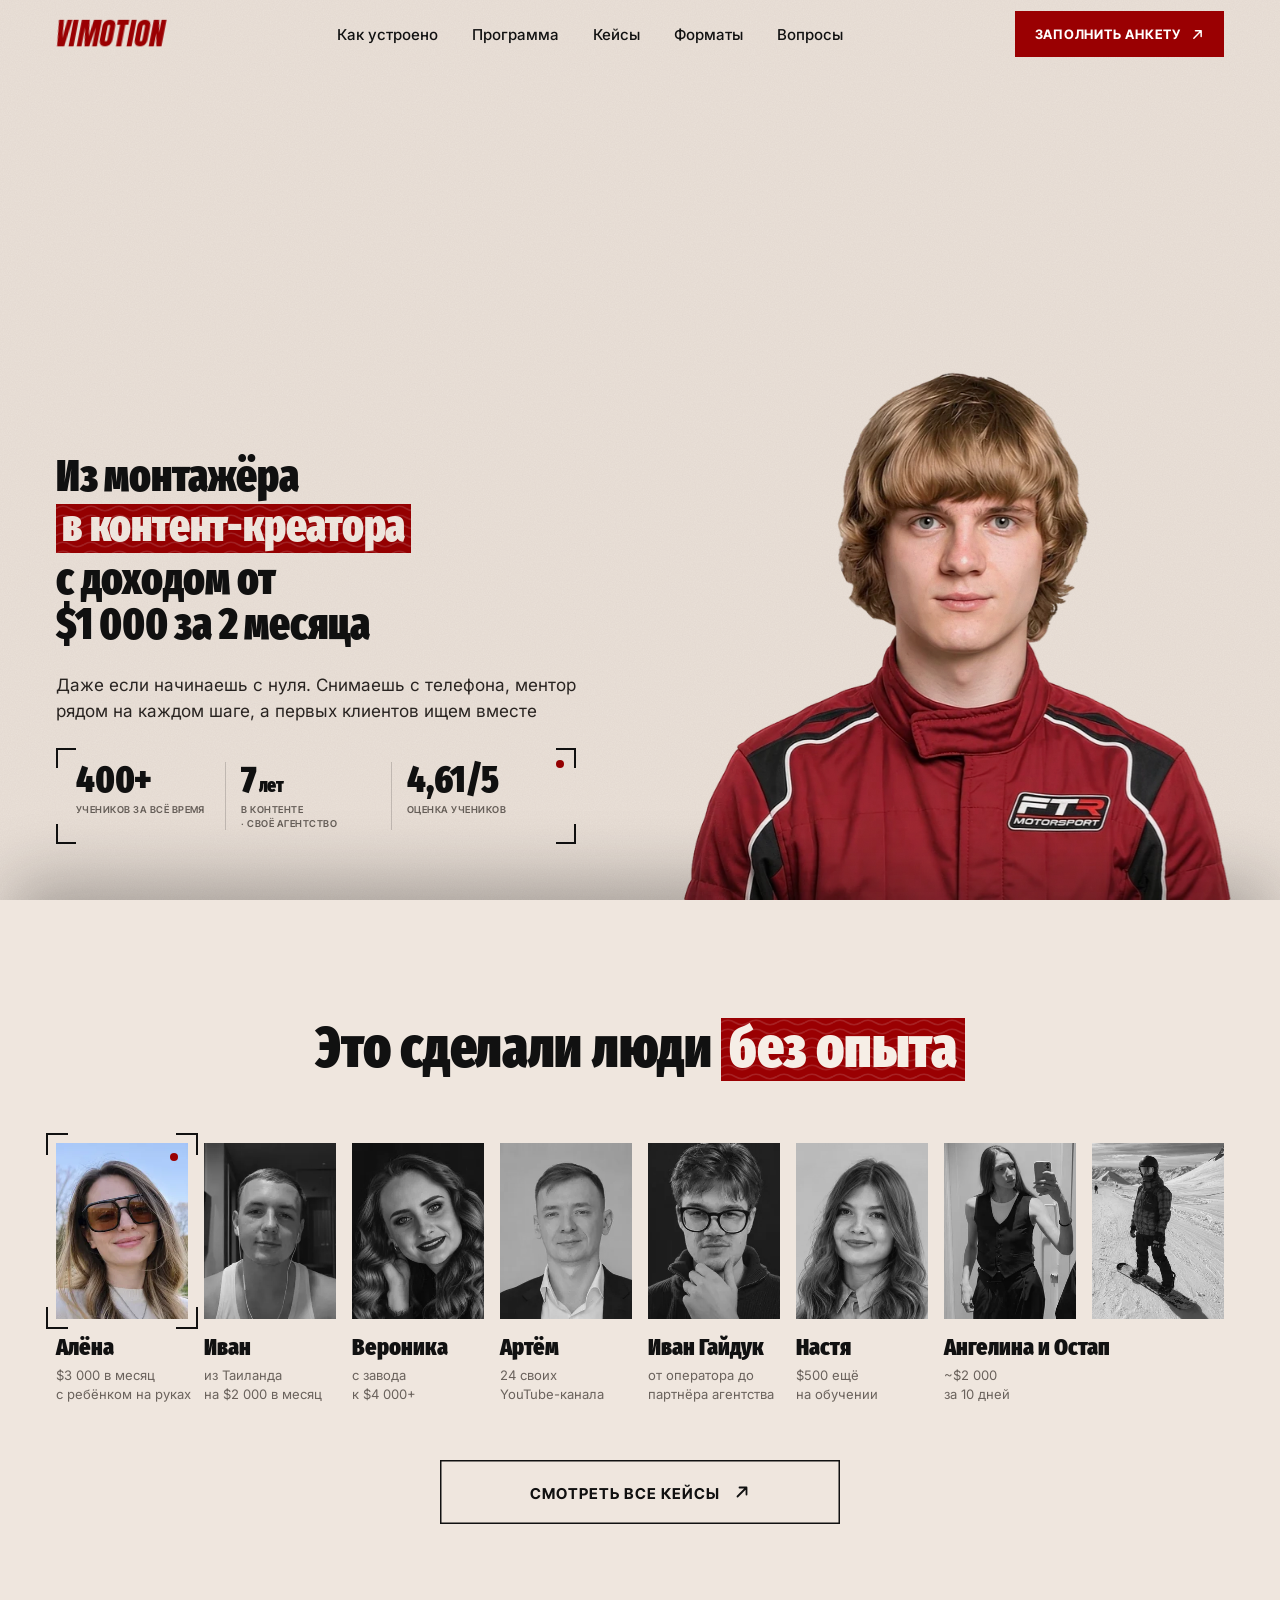
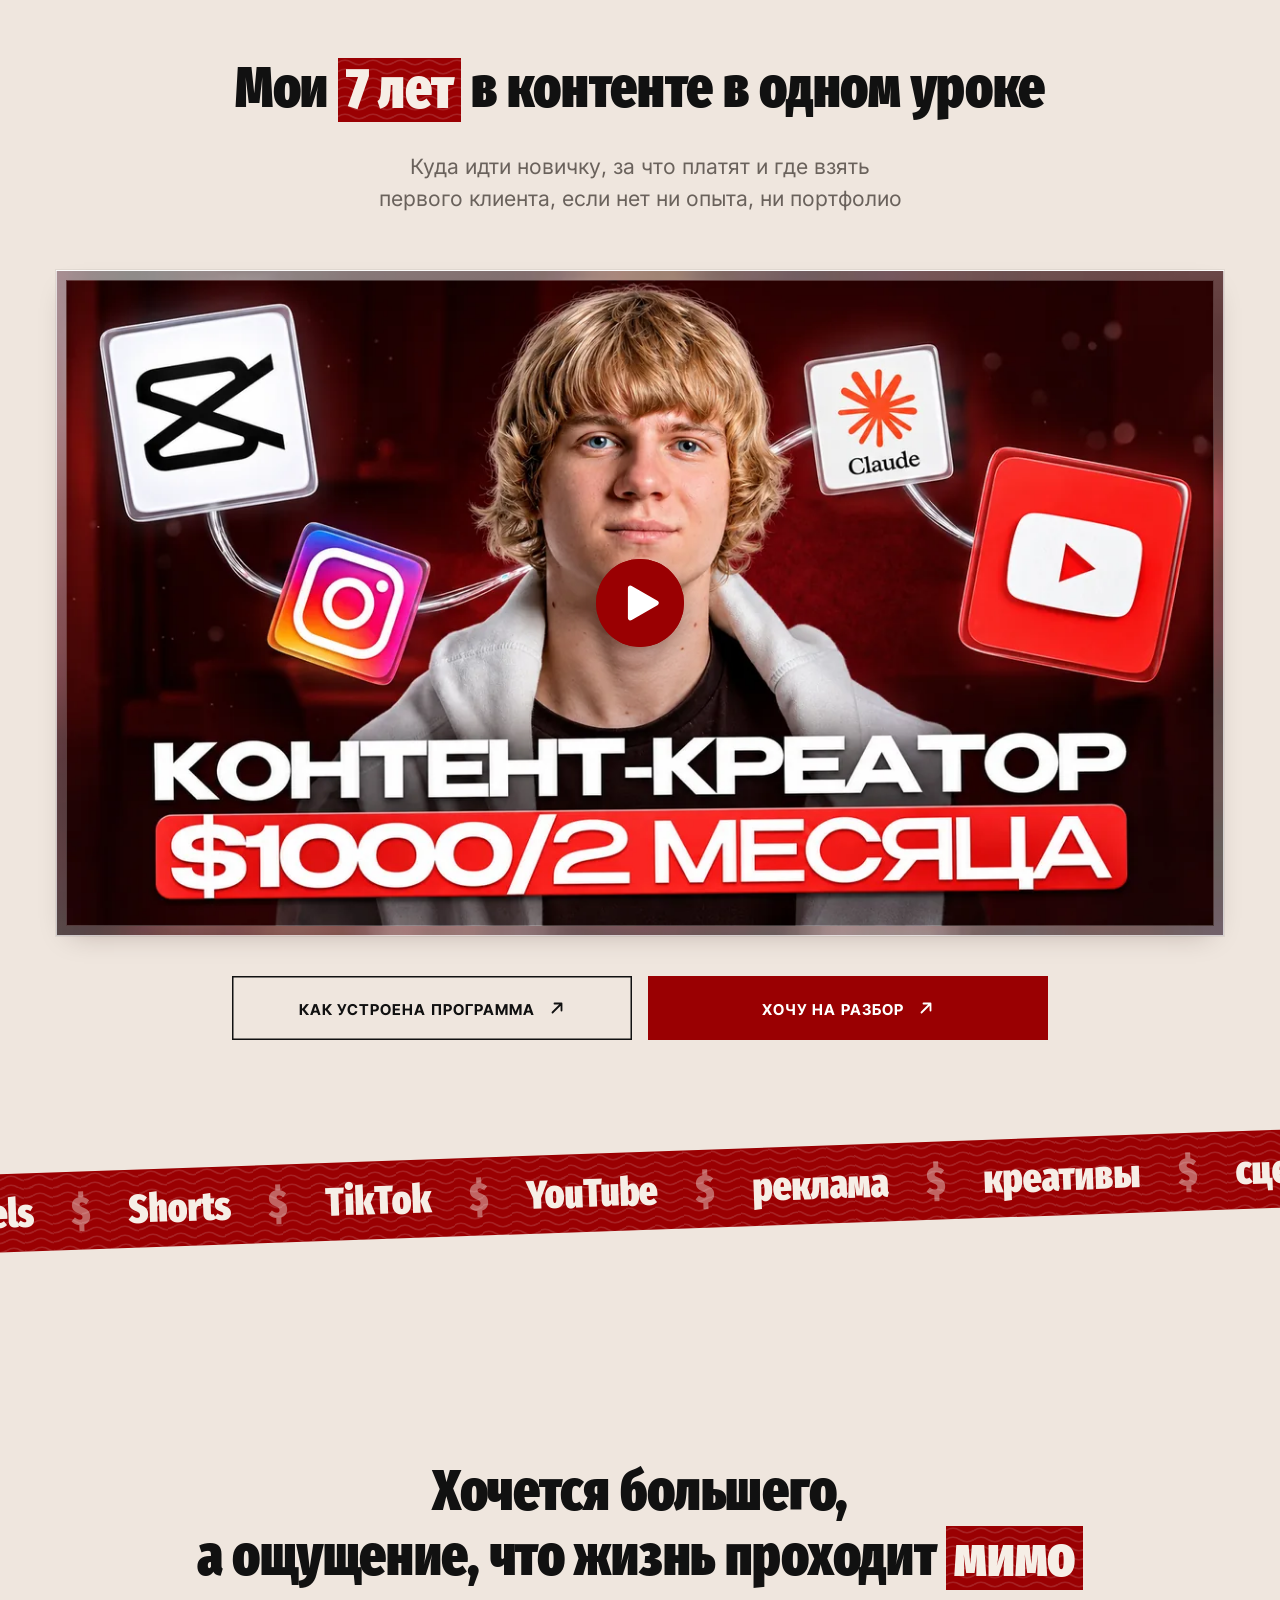
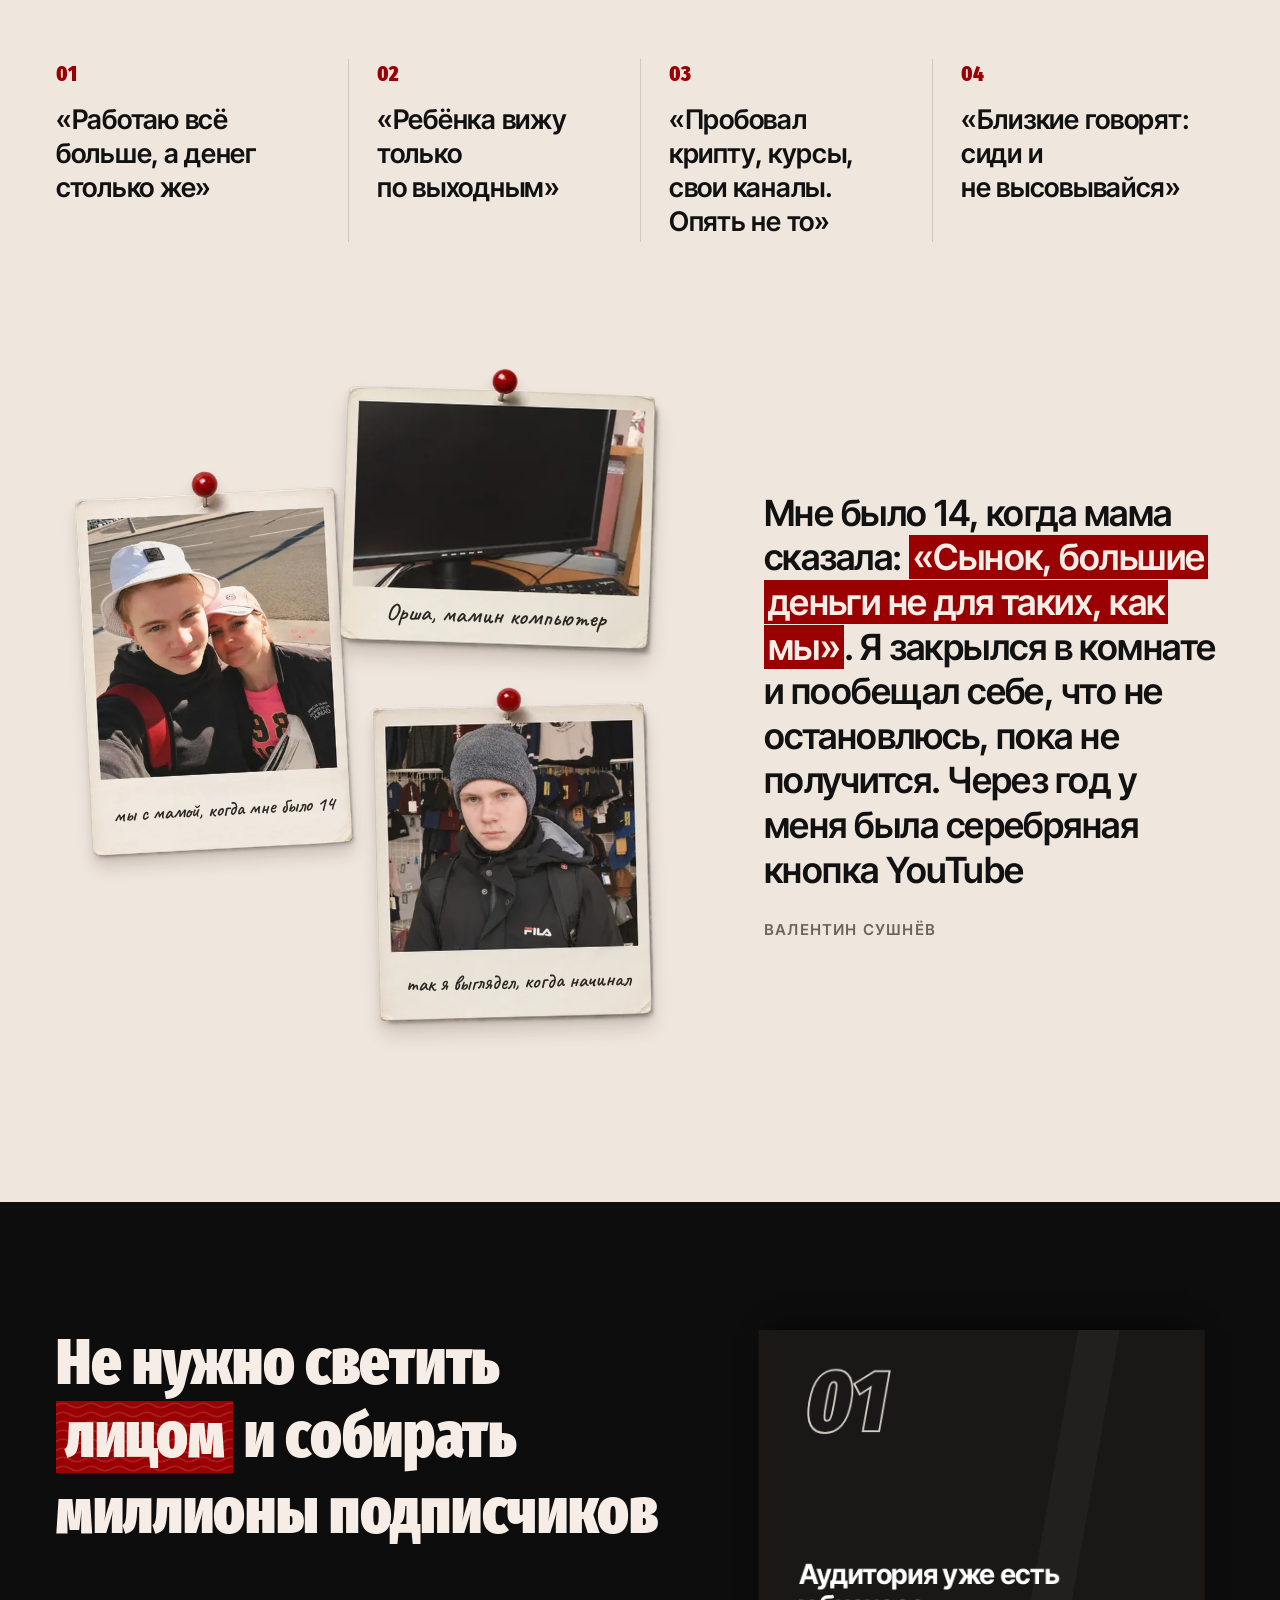
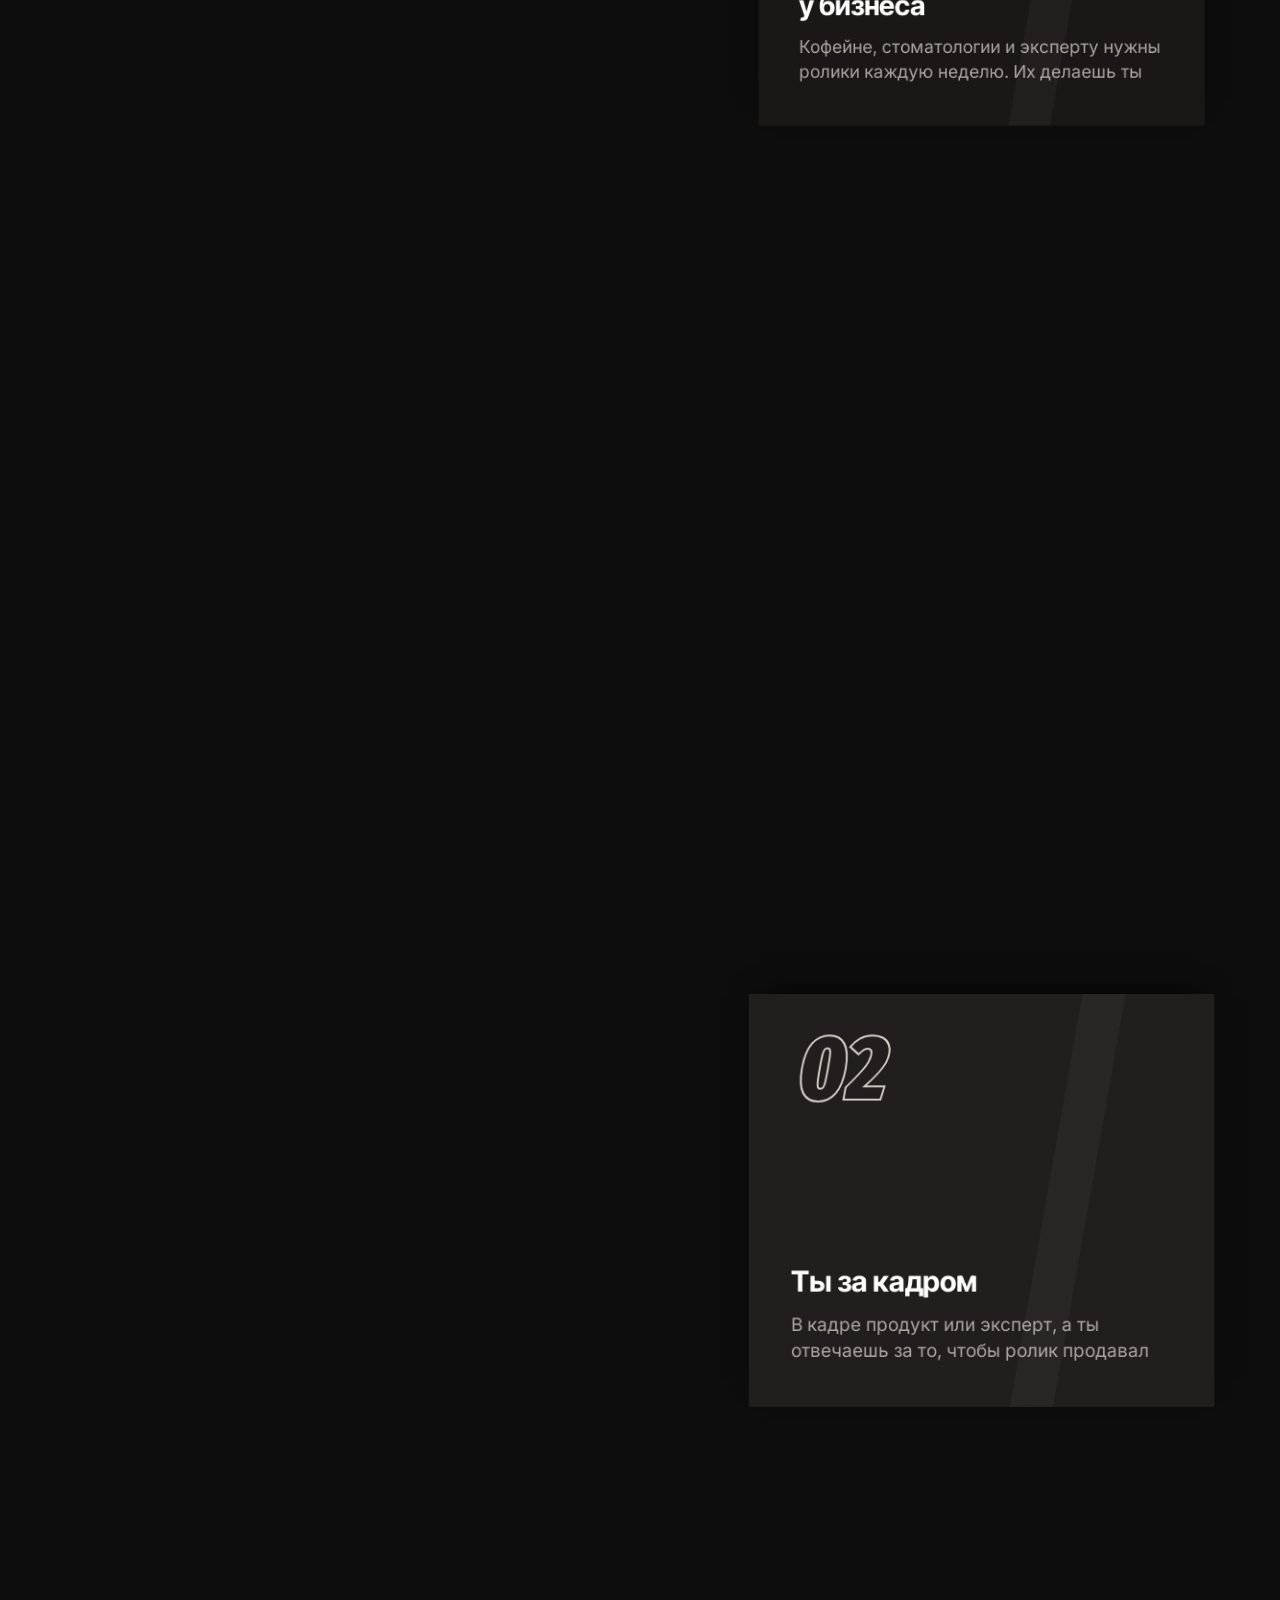
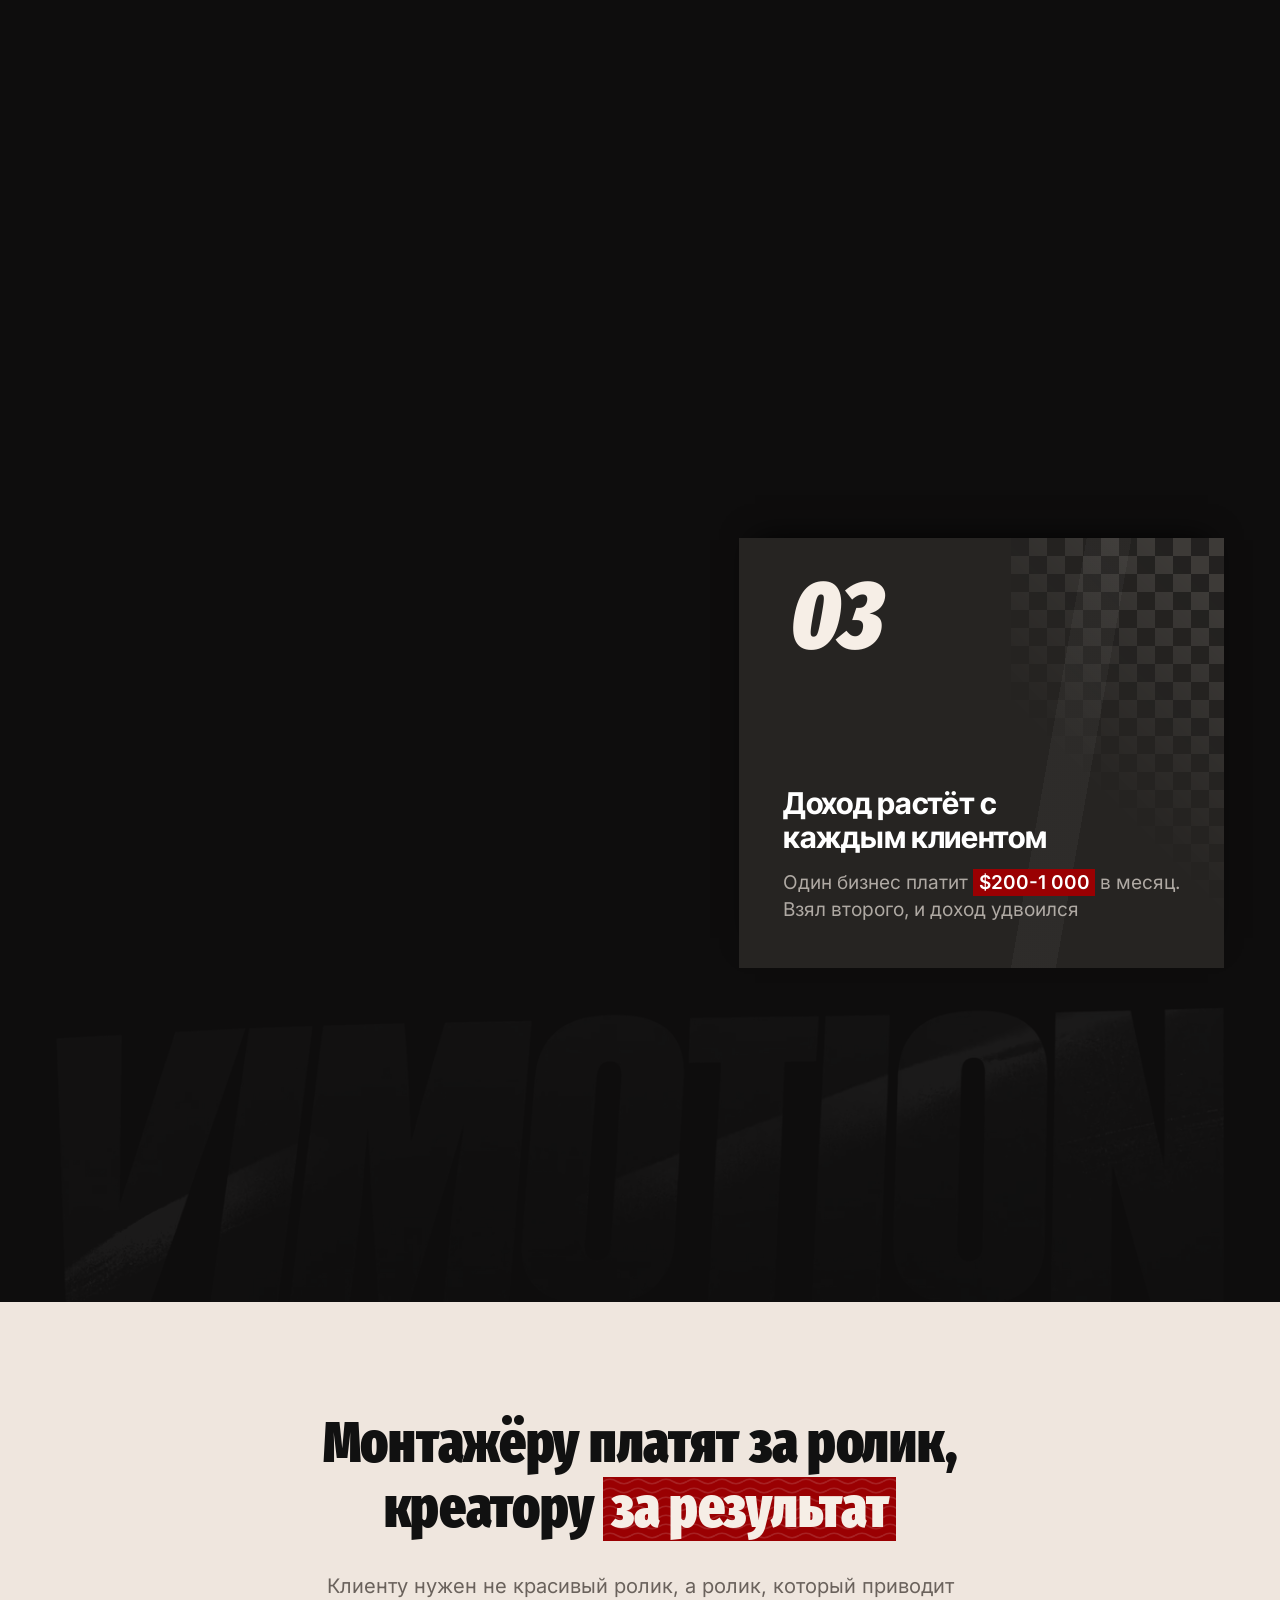
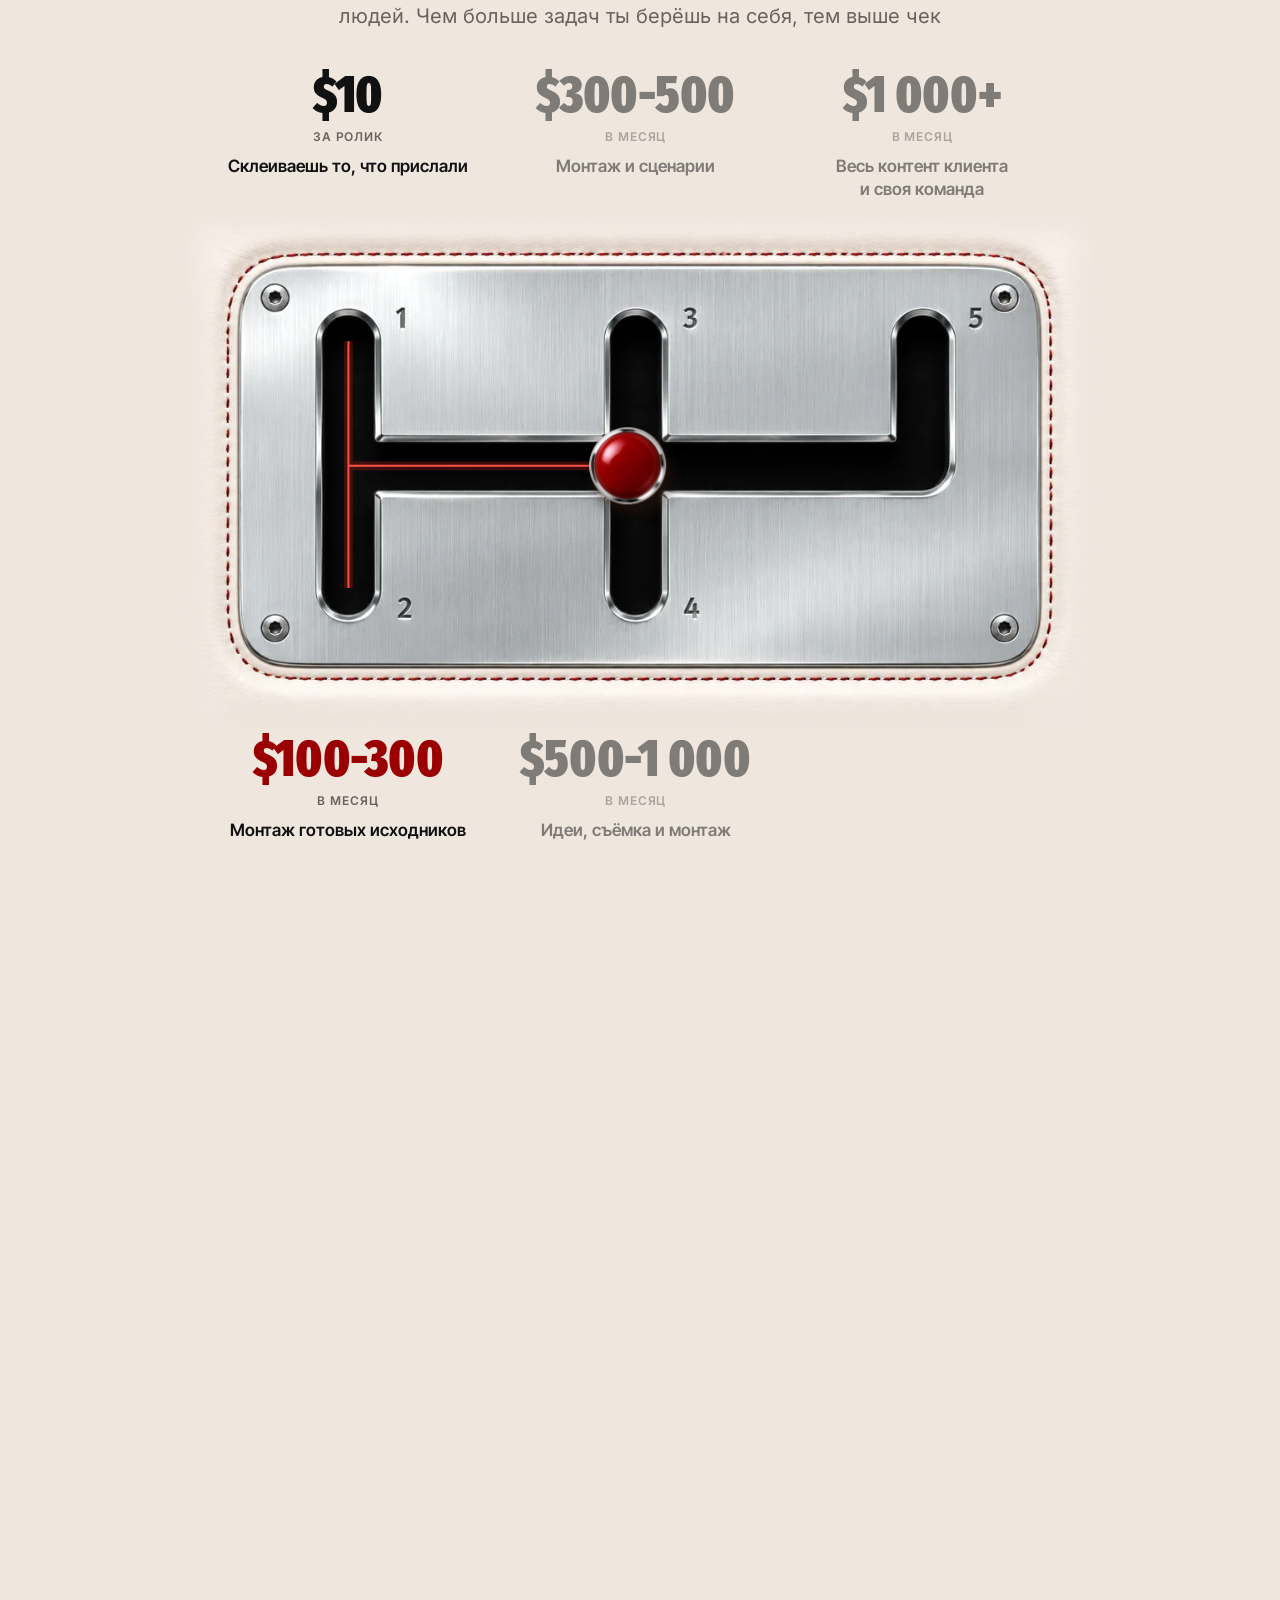
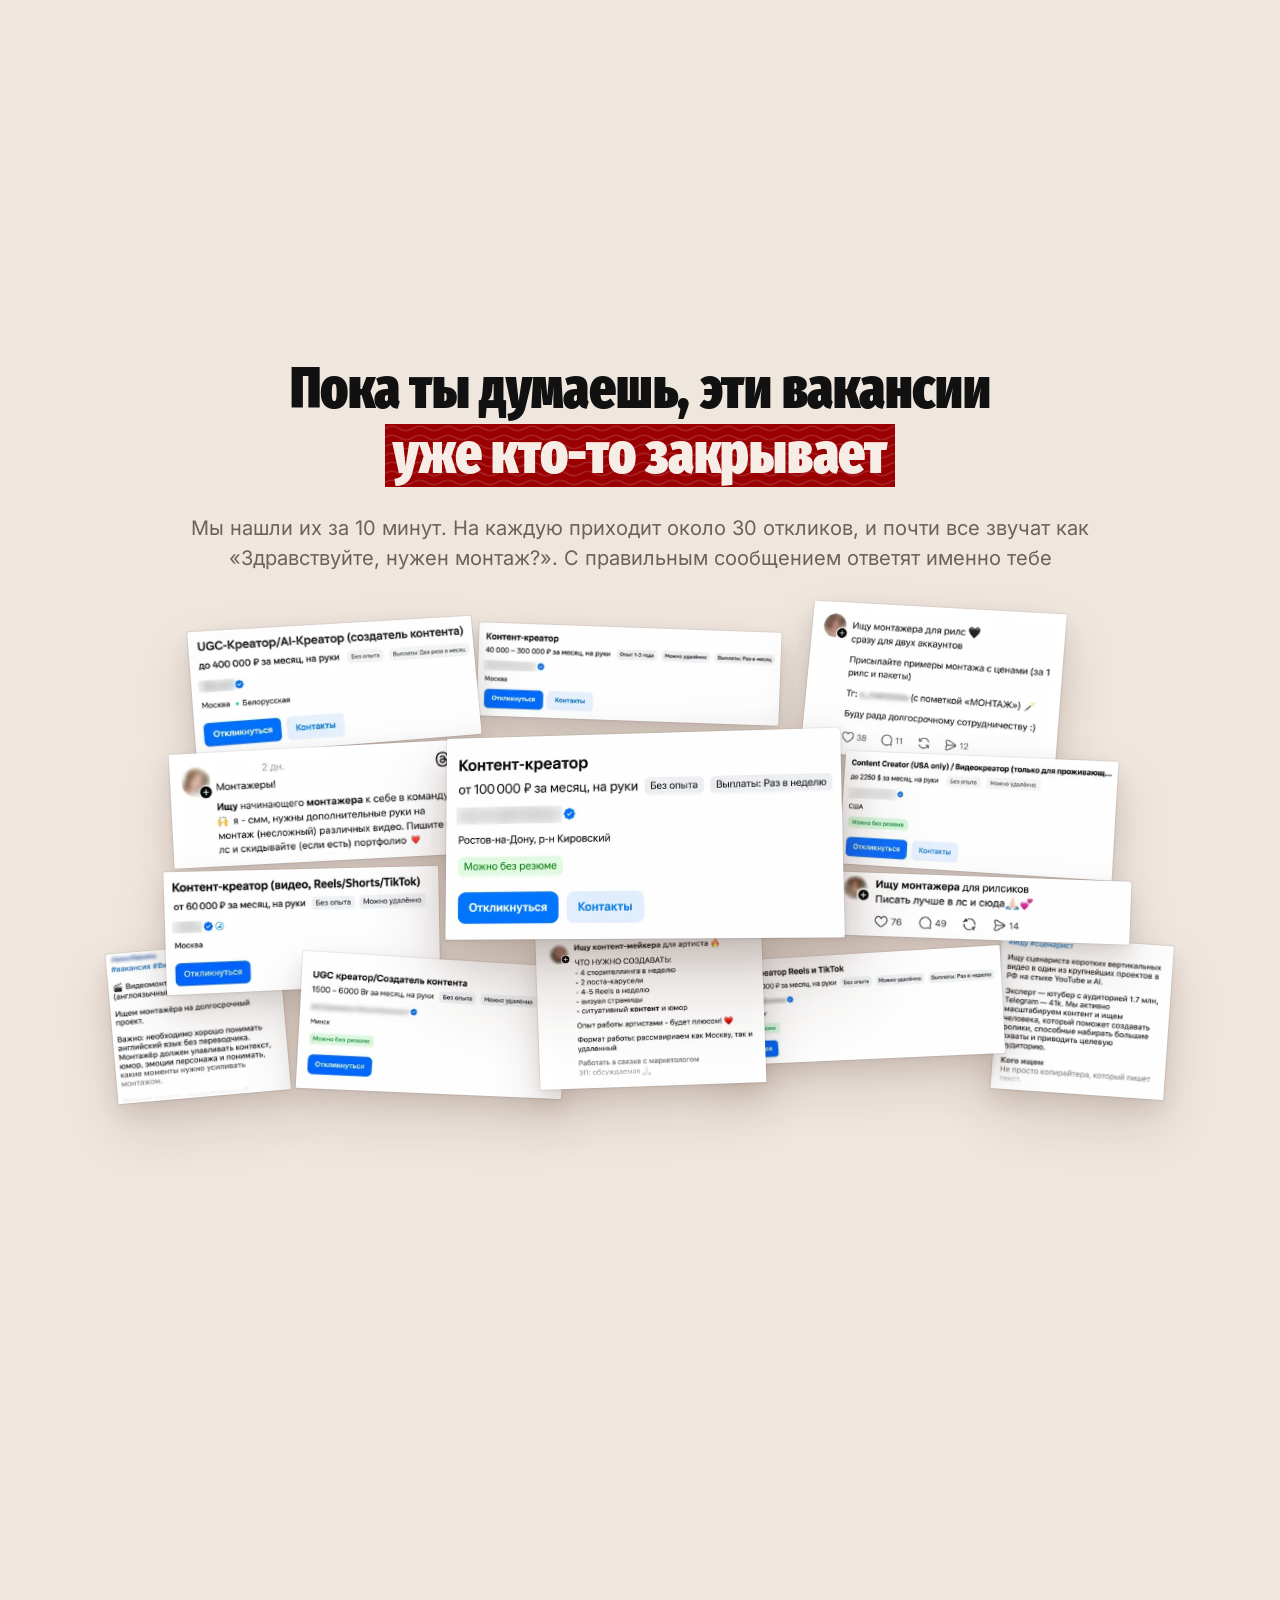
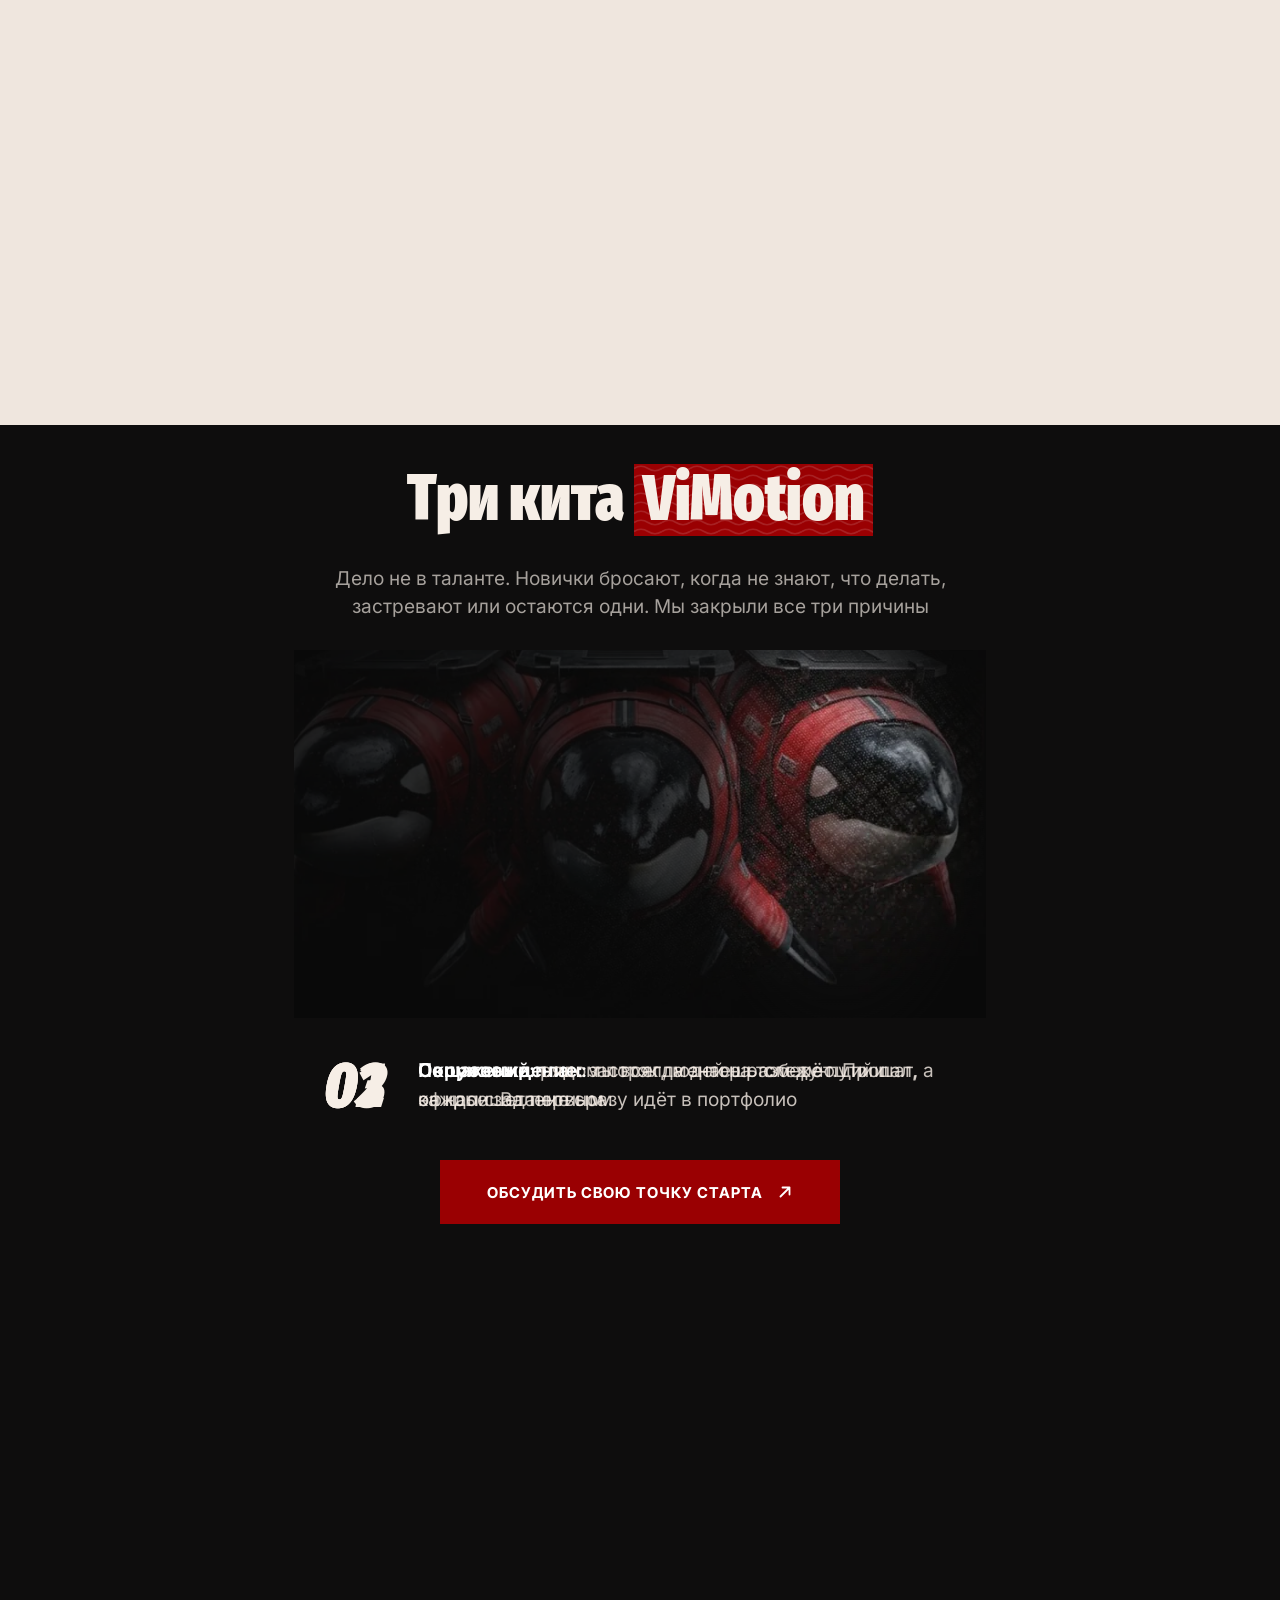
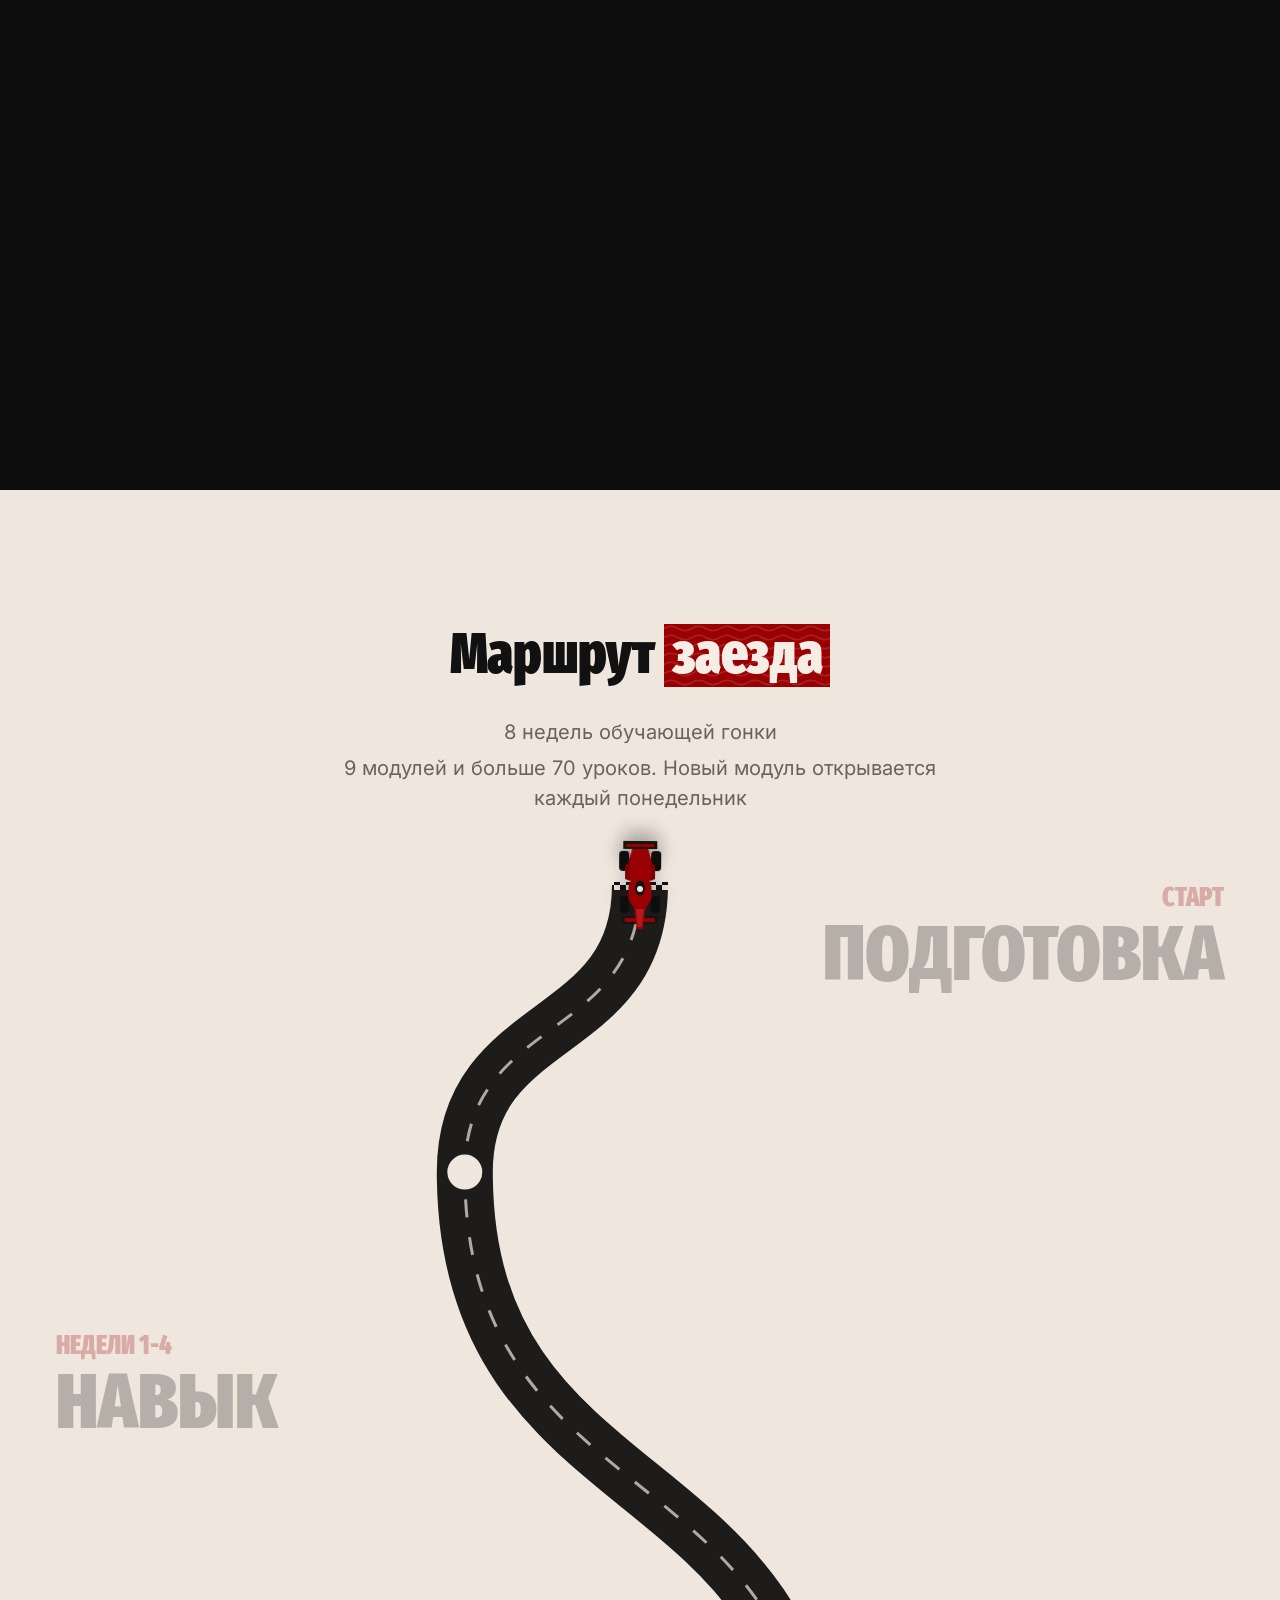
==== commit b9fd63df: "Restore mobile portrait and remove browser tint strip" ====
--- a/site/index.html
+++ b/site/index.html
@@ -13,7 +13,6 @@
   var network=navigator.connection,slow=network&&(network.saveData||/^(slow-2g|2g|3g)$/.test(network.effectiveType));
   root.classList.toggle('vm-touch',touch);
   root.classList.toggle('vm-low-data',Boolean(slow));
-  root.classList.toggle('vm-native-tint',ios&&!/CriOS|FxiOS|EdgiOS|OPiOS|OPT\/|YaBrowser|GSA\/|DuckDuckGo|Mercury|Brave|Instagram|FBAN|FBAV|VKClient/.test(ua));
   var width=0,height=0,frame=0;
   function measure(){
     frame=0;
@@ -54,8 +53,8 @@
 <link rel="preload" href="fonts/inter-tight-latin-700-normal.woff2" as="font" type="font/woff2" crossorigin>
 <link rel="preload" as="image" type="image/webp" href="img/wordmark.webp" imagesrcset="img/wordmark-800.webp?v=20261117z6 800w, img/wordmark-1100.webp?v=20261117z6 1100w, img/wordmark.webp 1600w" imagesizes="(max-width:720px) calc(100vw - 32px), (max-width:1180px) calc(100vw - 64px), calc(100vw - 112px)">
 <link rel="preload" as="image" type="image/webp" href="img/valentin-poster.webp?v=20261117z3" imagesrcset="img/valentin-poster-744.webp?v=20261117z6 744w, img/valentin-poster.webp?v=20261117z3 1104w" imagesizes="(max-width:720px) 96vw, (max-width:1180px) 52vw, 48vw" fetchpriority="high">
-<link rel="stylesheet" href="styles/site.css?v=6e8cb55e">
-<script src="scripts/site.js?v=6e8cb55e" defer></script>
+<link rel="stylesheet" href="styles/site.css?v=c3a2f5d2">
+<script src="scripts/site.js?v=c3a2f5d2" defer></script>
 </head>
 <body>
 
--- a/site/styles/site.css
+++ b/site/styles/site.css
@@ -49,7 +49,6 @@
 html{scroll-padding-top:var(--hb);overflow-x:clip;overscroll-behavior-x:none;-webkit-text-size-adjust:100%;text-size-adjust:100%}
 *{box-sizing:border-box;margin:0;padding:0}
 html,body{background:var(--vm-chrome,var(--cream));color:var(--ink);font-family:var(--text)}
-.vm-edge{position:fixed;inset:auto 0 0;height:12px;z-index:115;background:var(--vm-chrome,var(--cream))}
 main{background:var(--cream)}
 body{overflow-x:clip;-webkit-font-smoothing:antialiased}
 img{display:block;max-width:100%;
@@ -173,6 +172,7 @@
 .wm img{width:100%;height:100%}
 .pt{position:absolute;z-index:3;bottom:0;left:33.3%;width:47.9%;aspect-ratio:744/690}
 .pt img,.pt canvas{position:absolute;inset:0;width:100%;height:100%;display:block}
+.pt .live-source{position:absolute;top:0;left:0;width:1px;height:1px;opacity:0;pointer-events:none}
 .pt canvas{opacity:0;transition:opacity .6s ease}
 .pt.live canvas{opacity:1}
 .pt.live img{opacity:0;transition:opacity .6s .25s ease}
